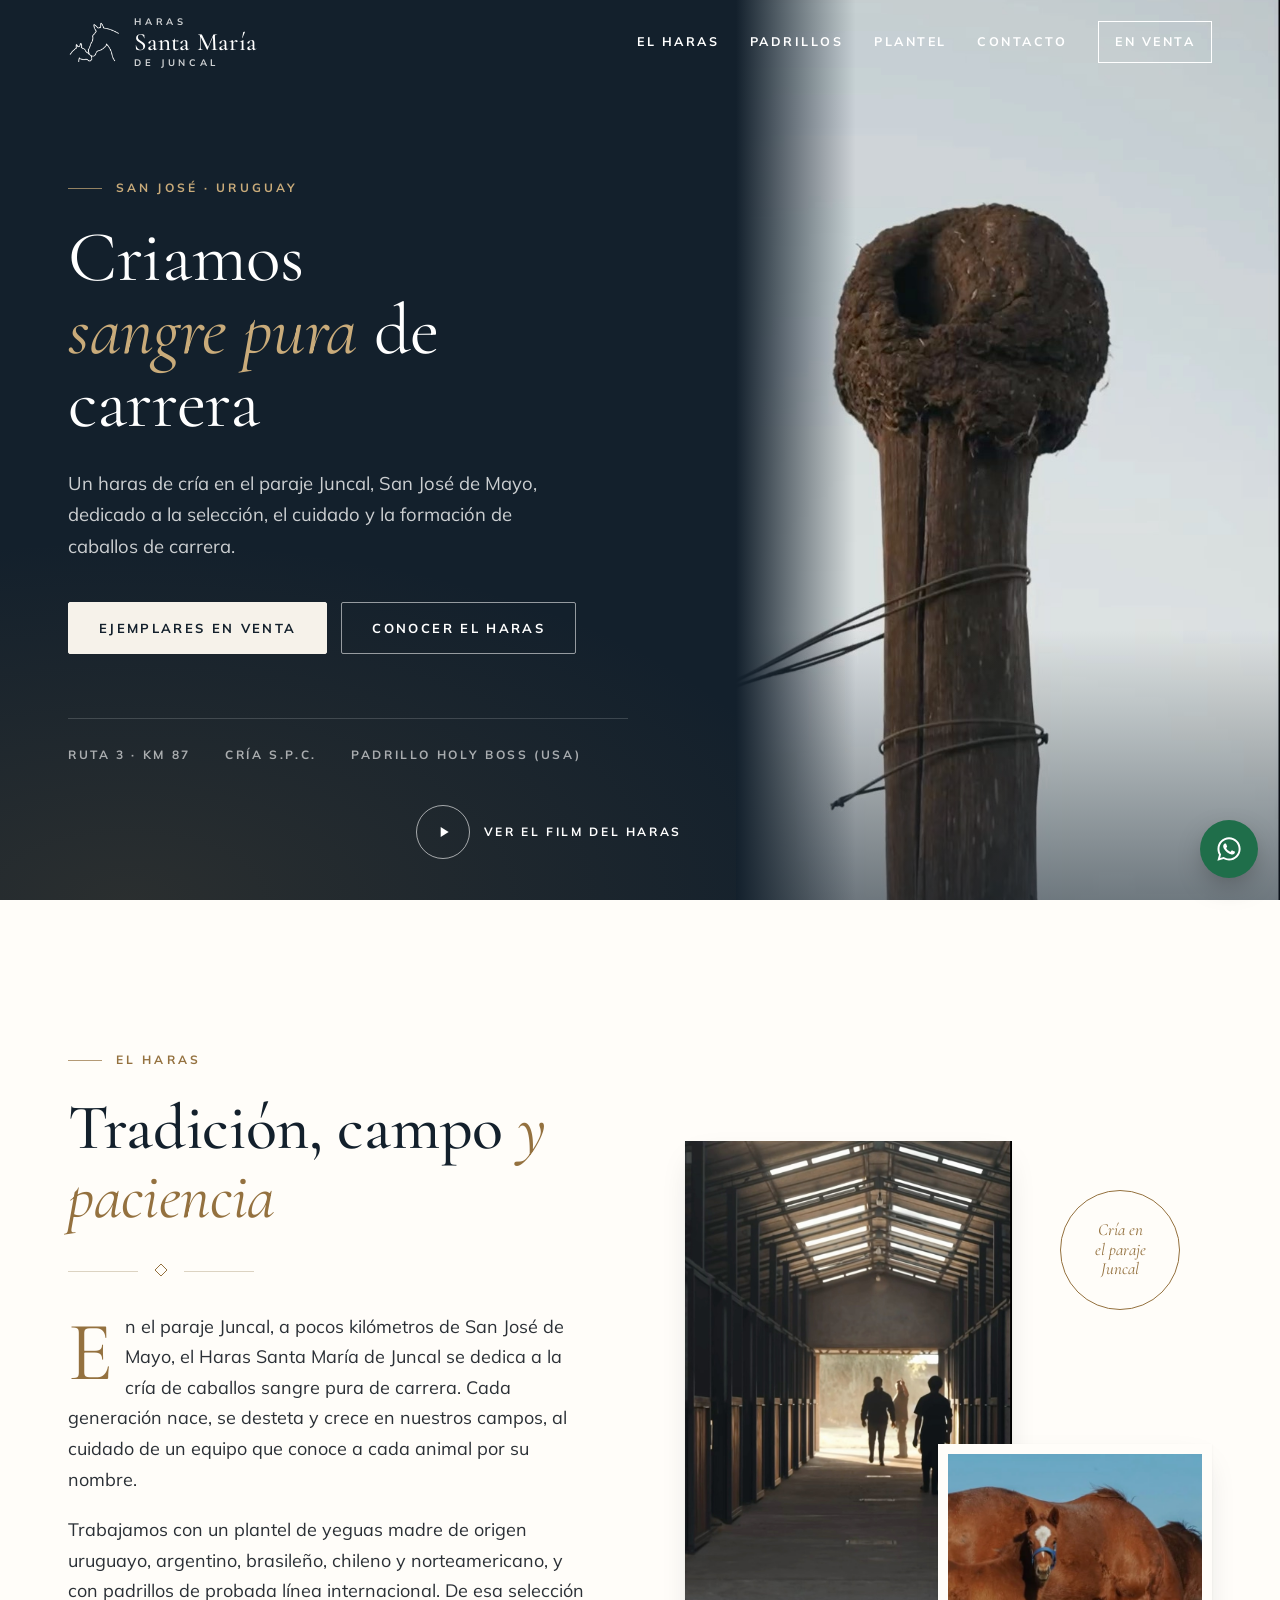
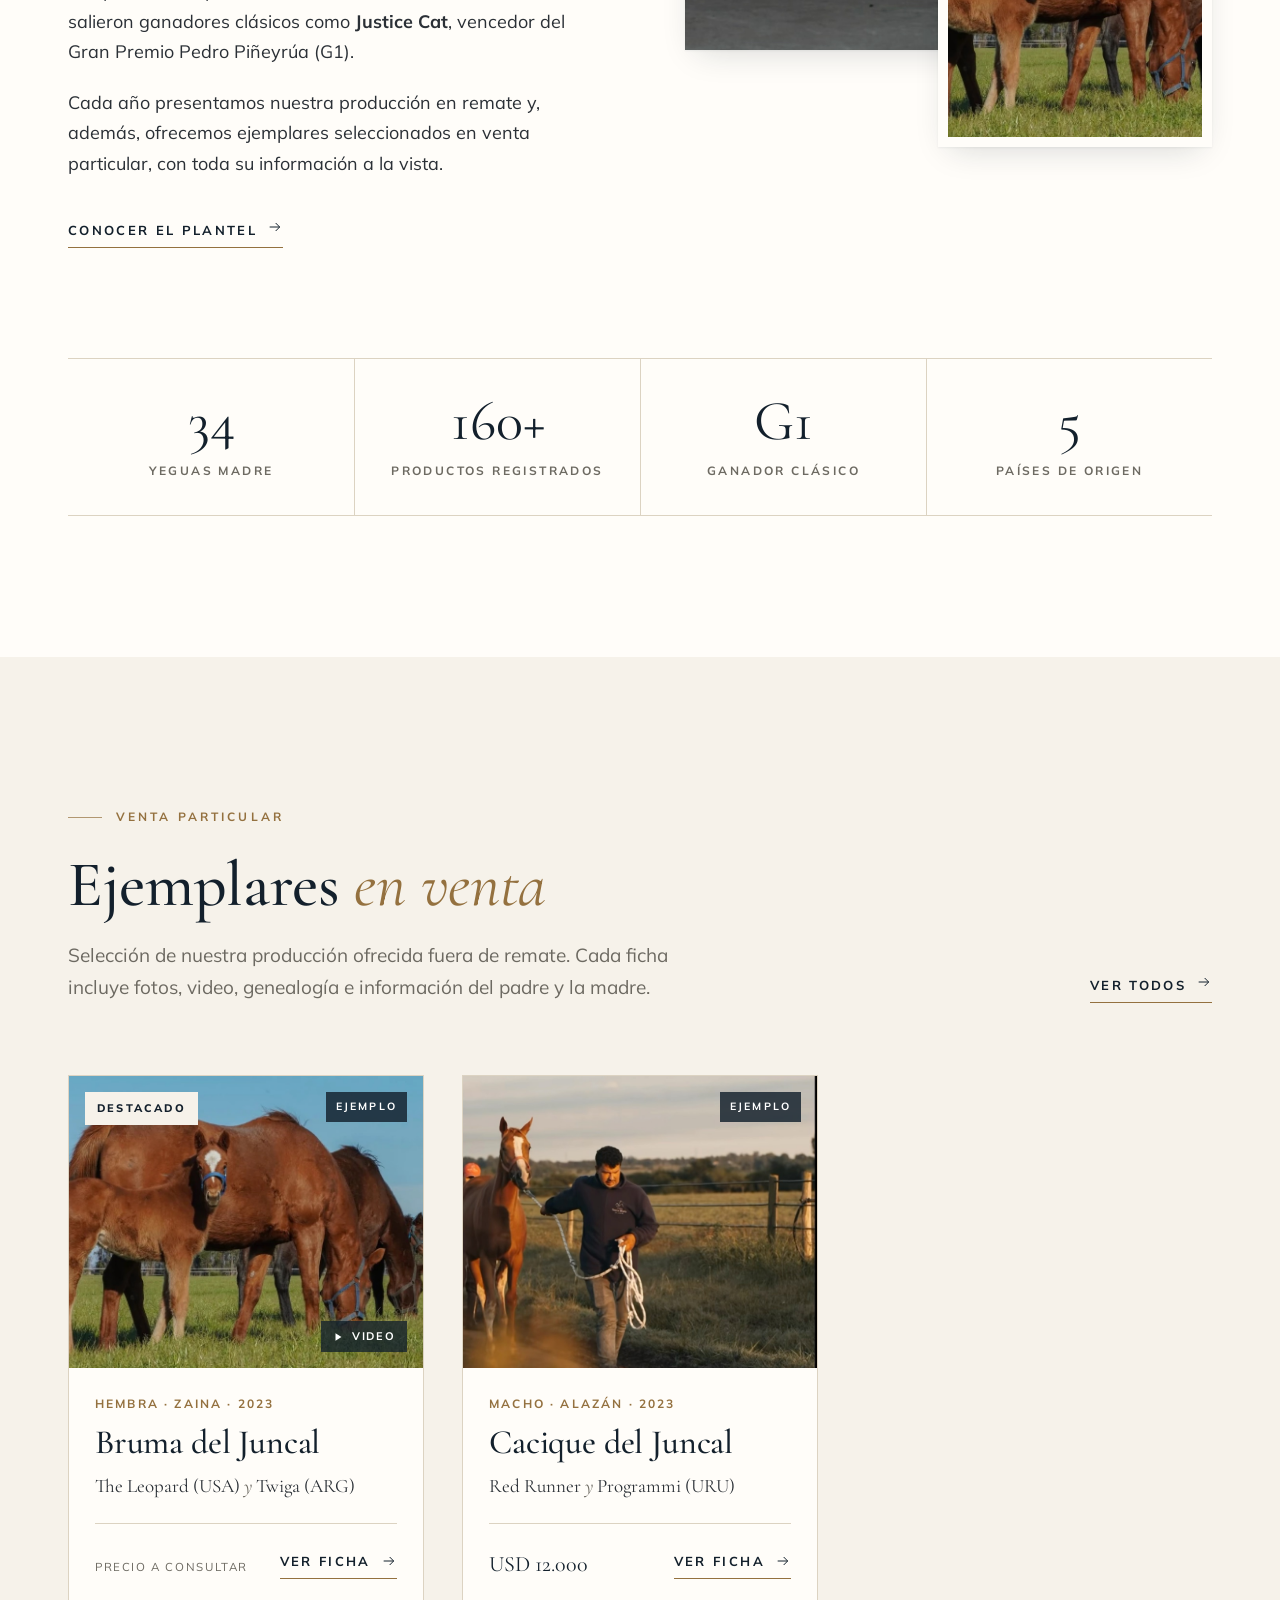
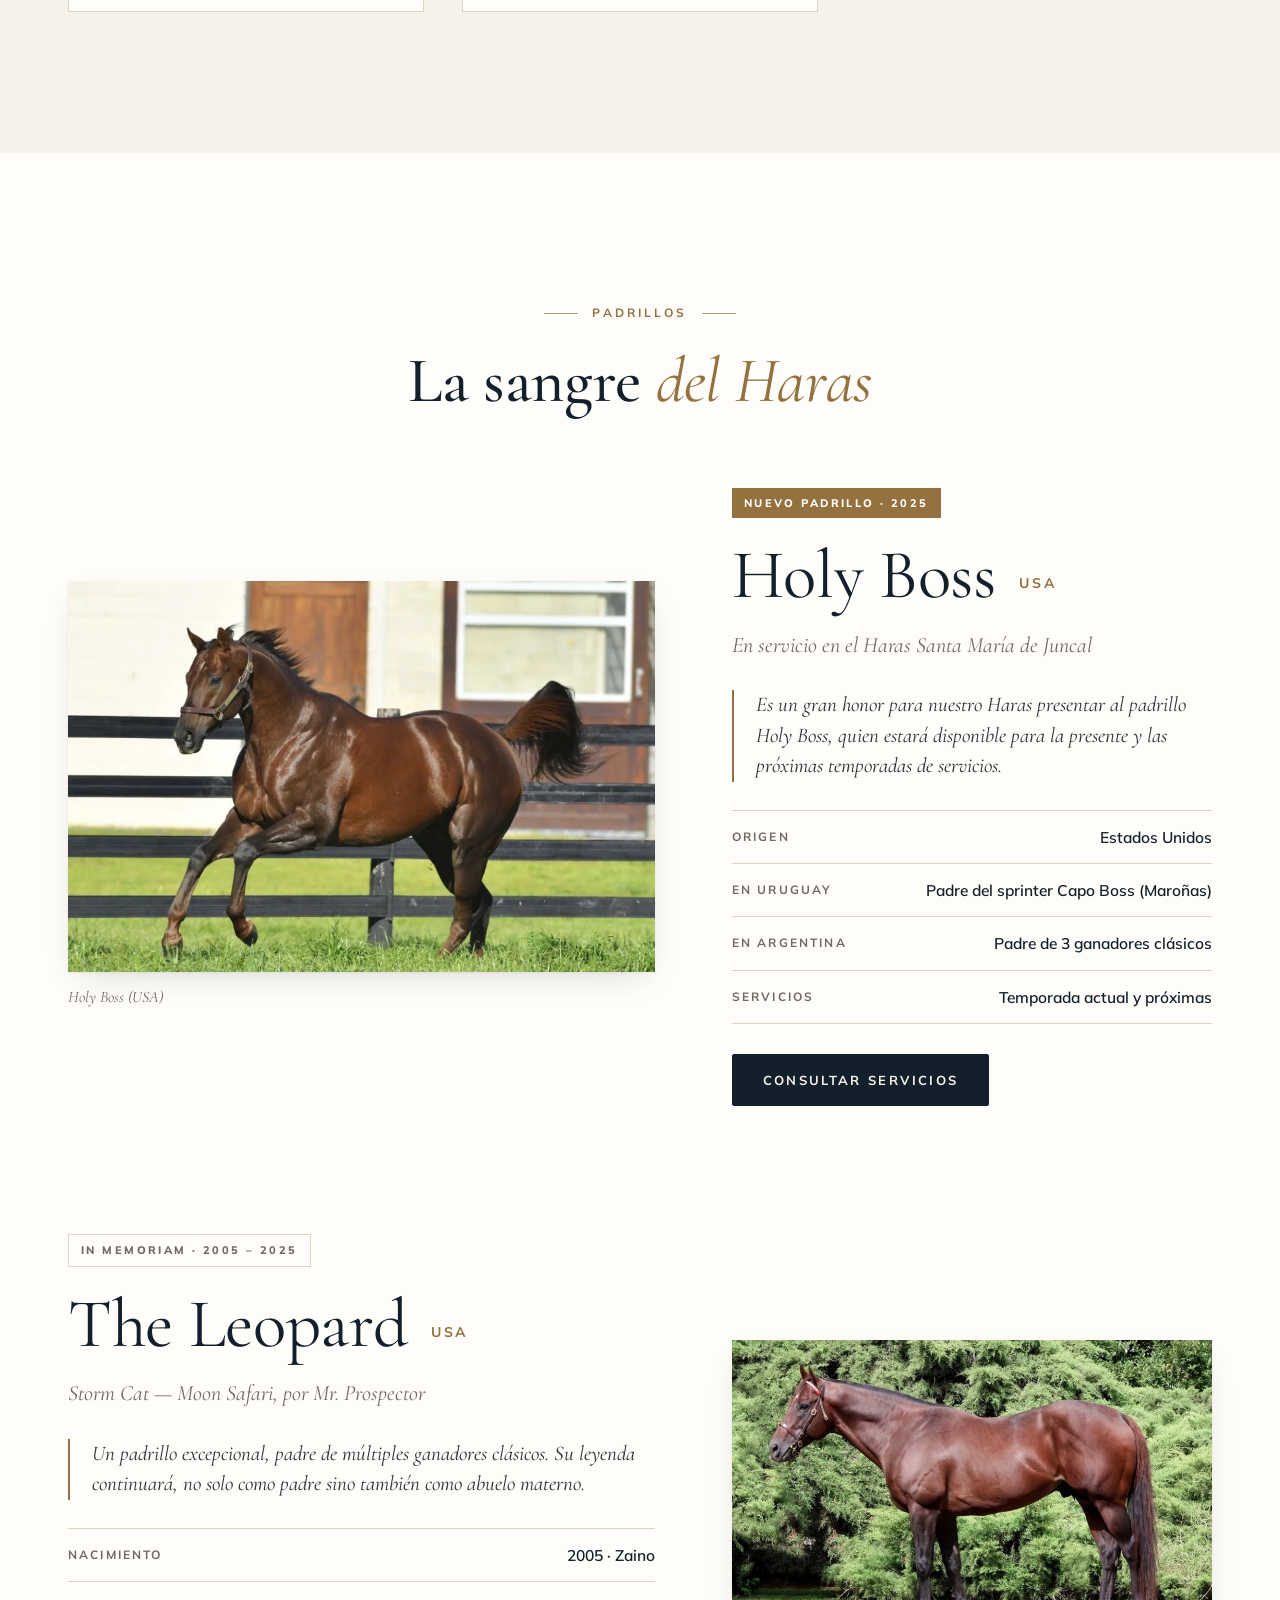
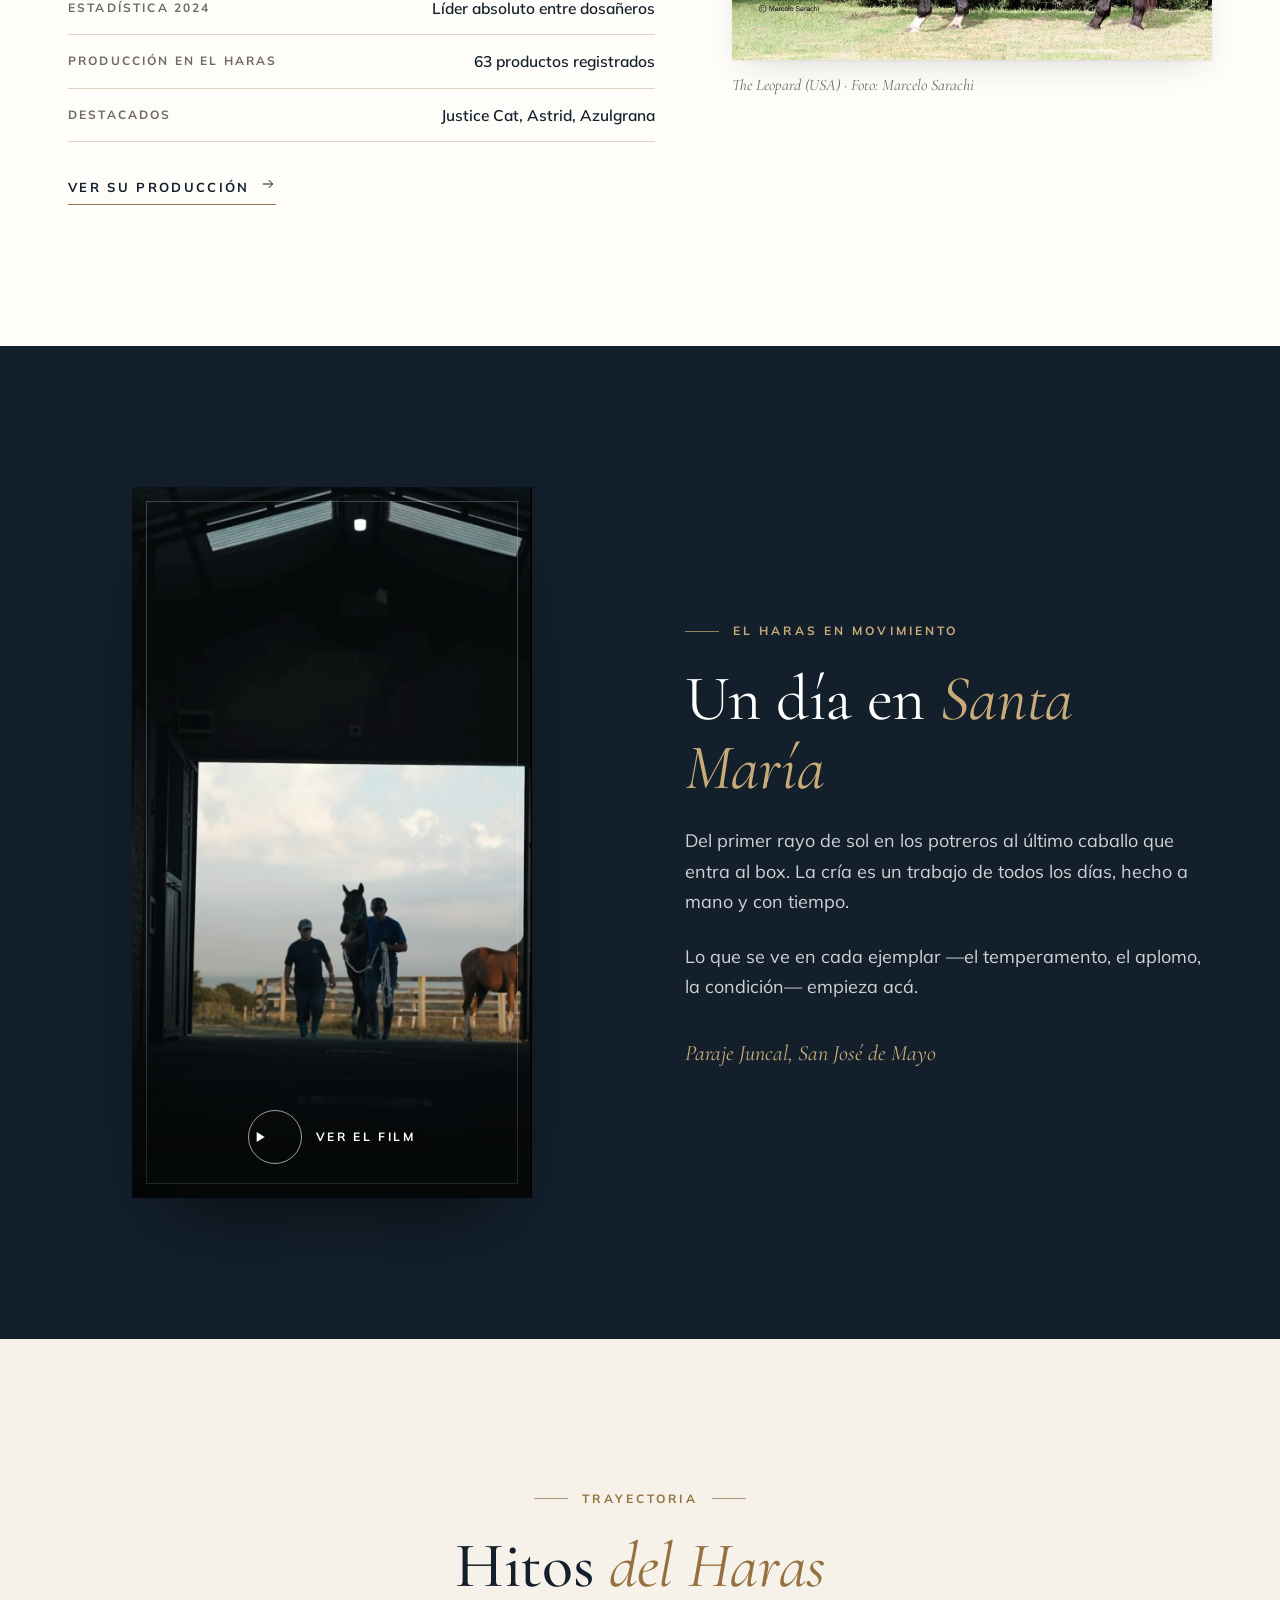
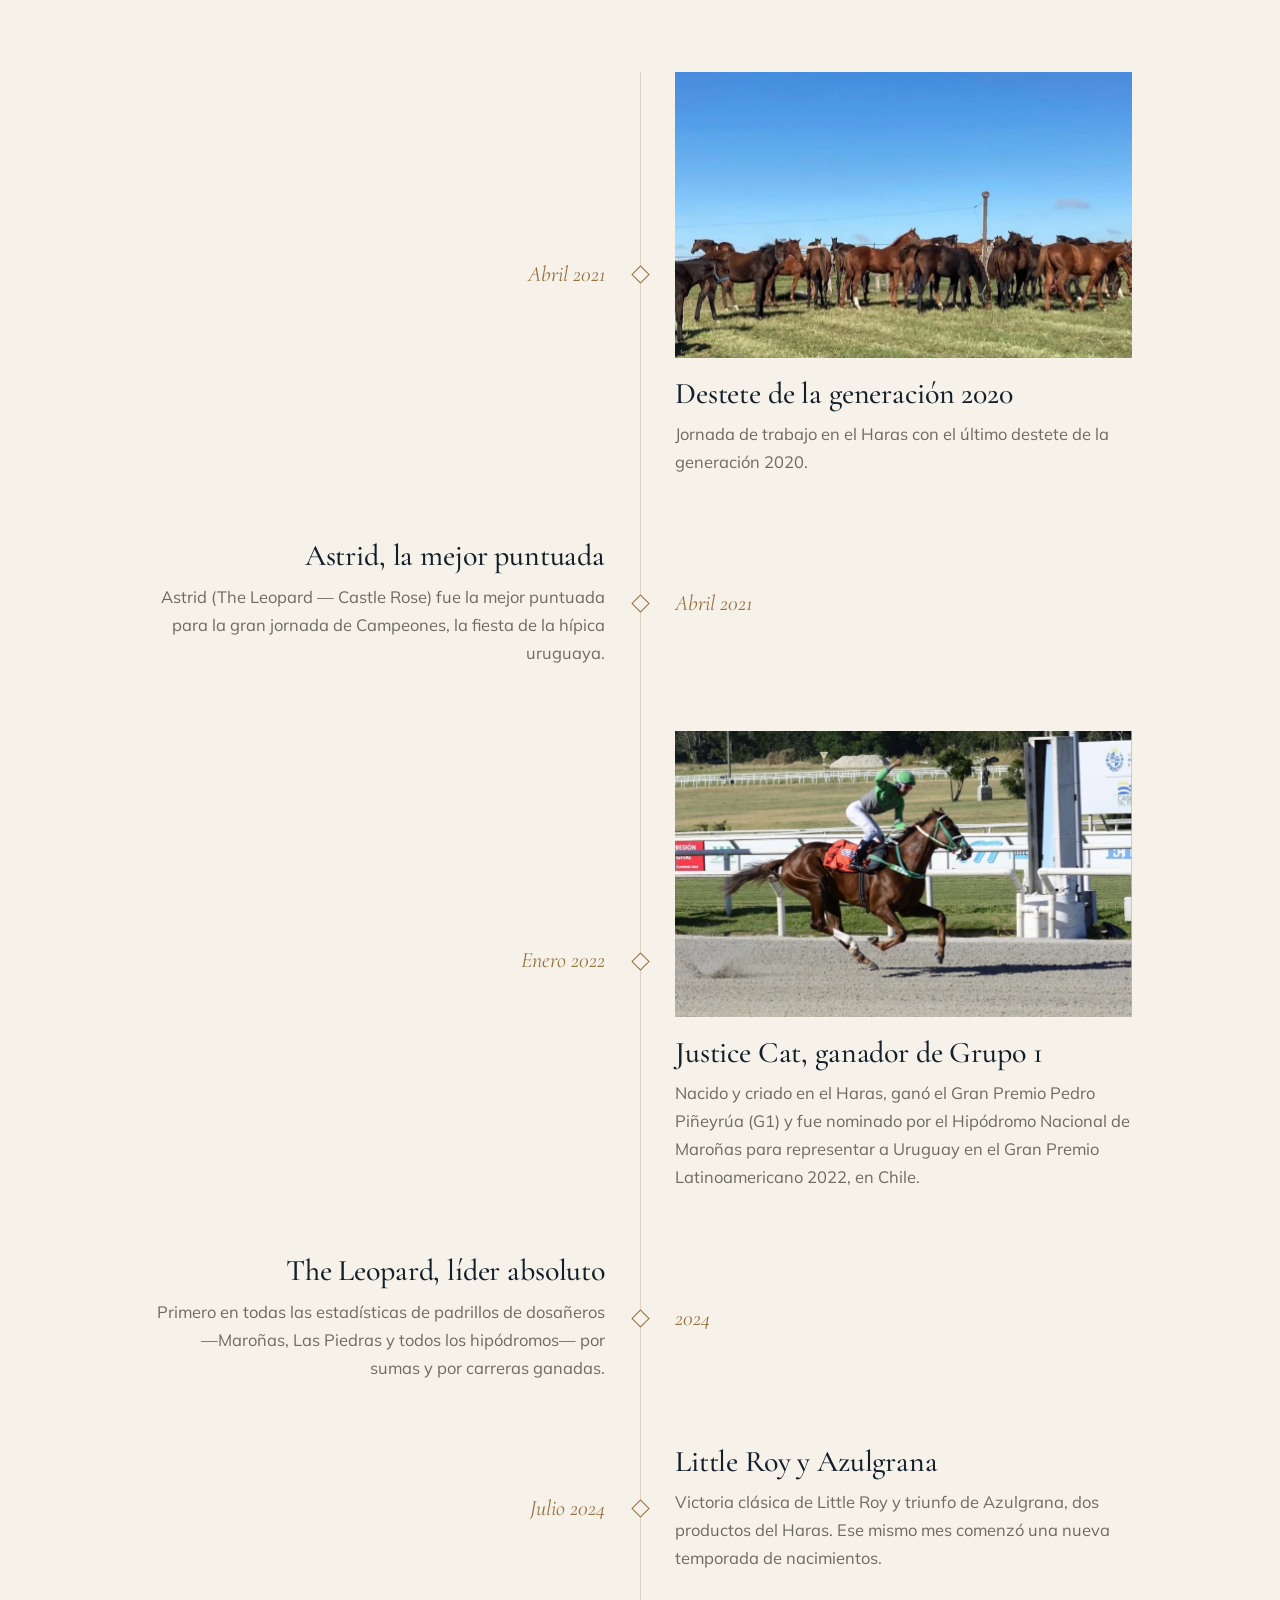
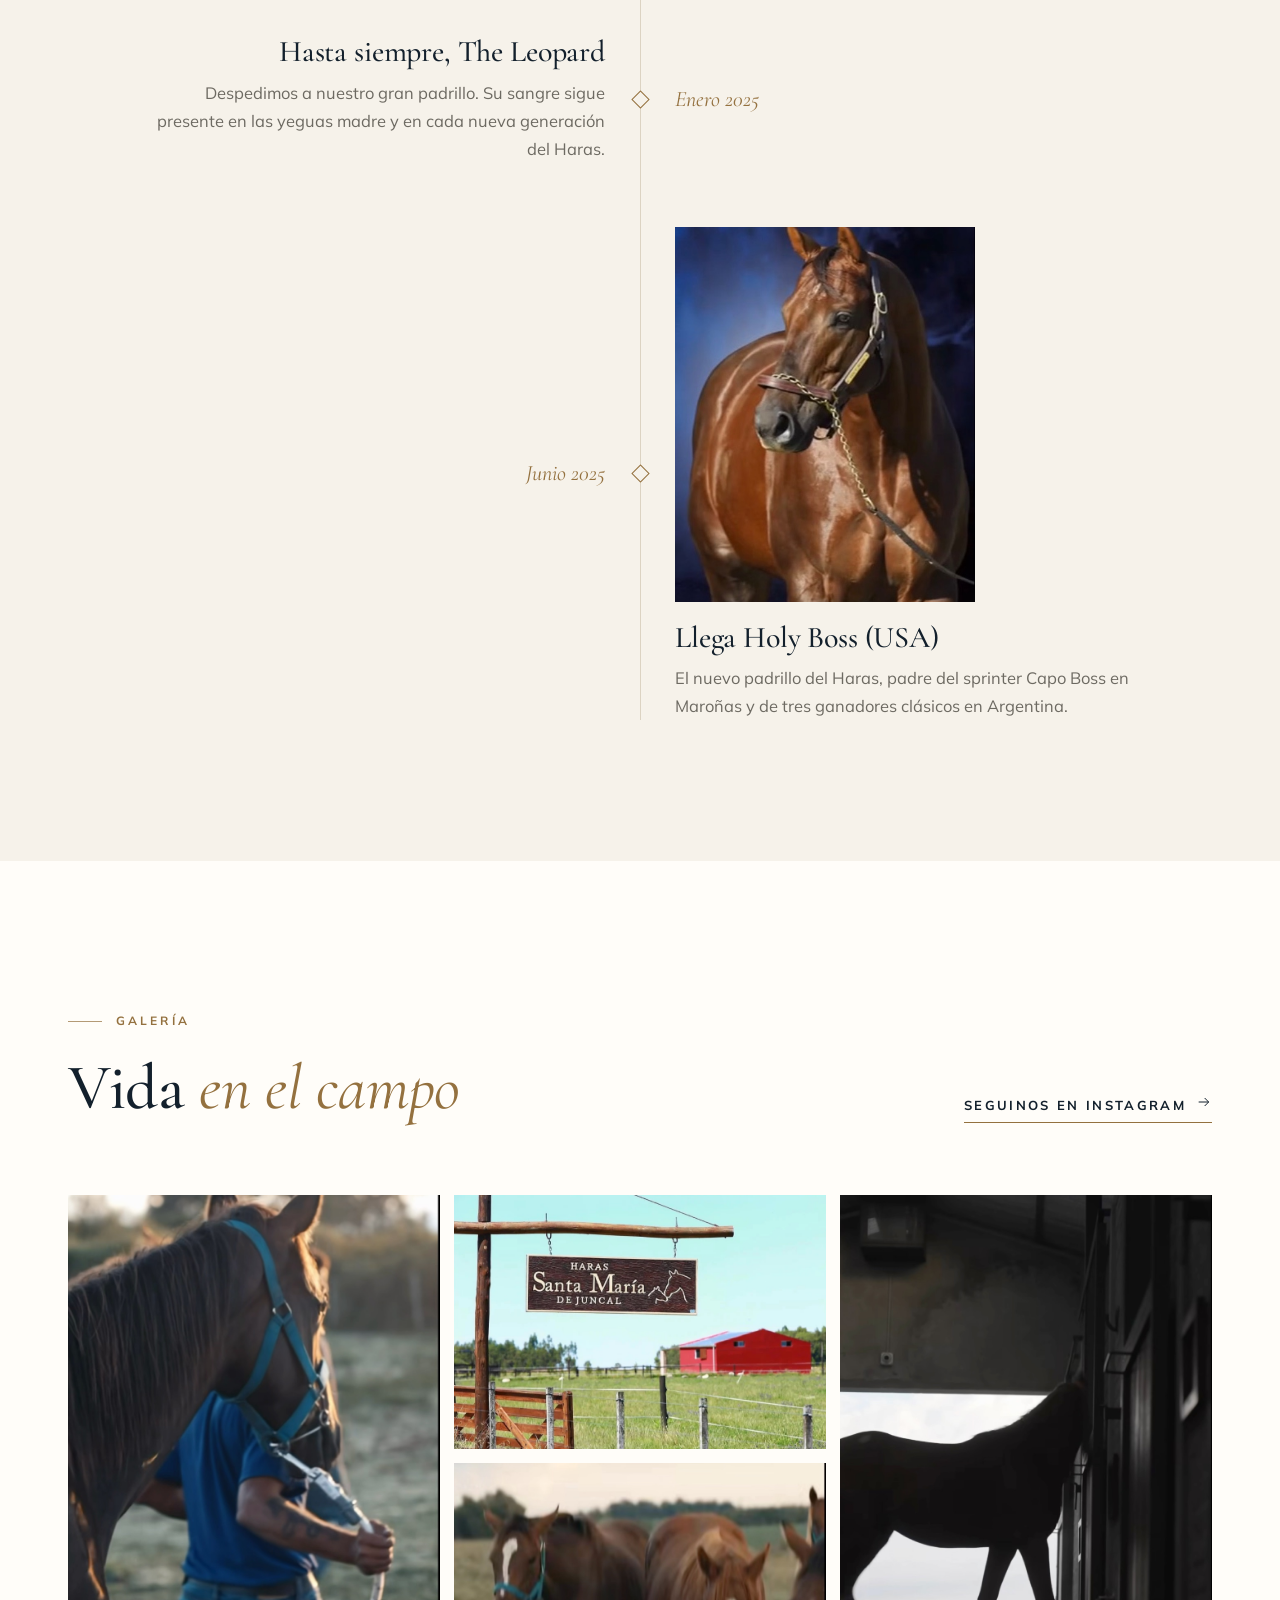
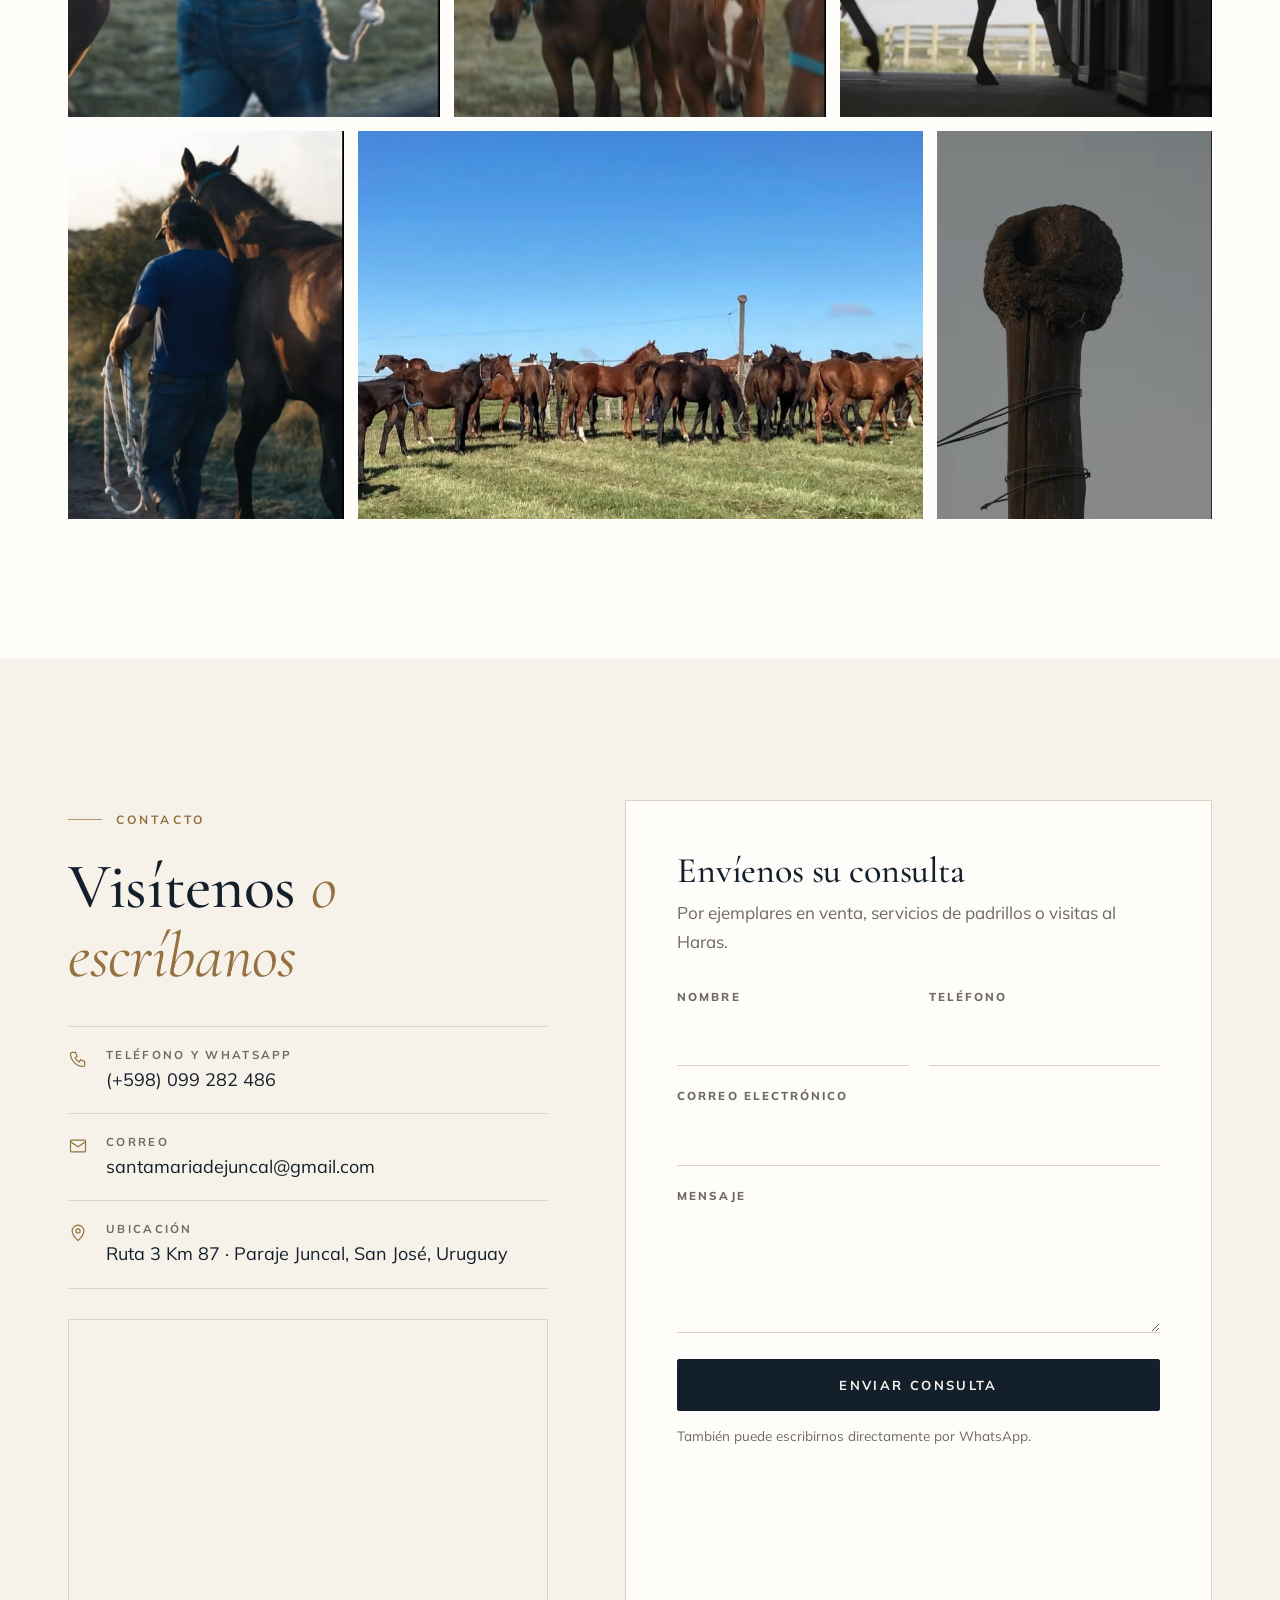
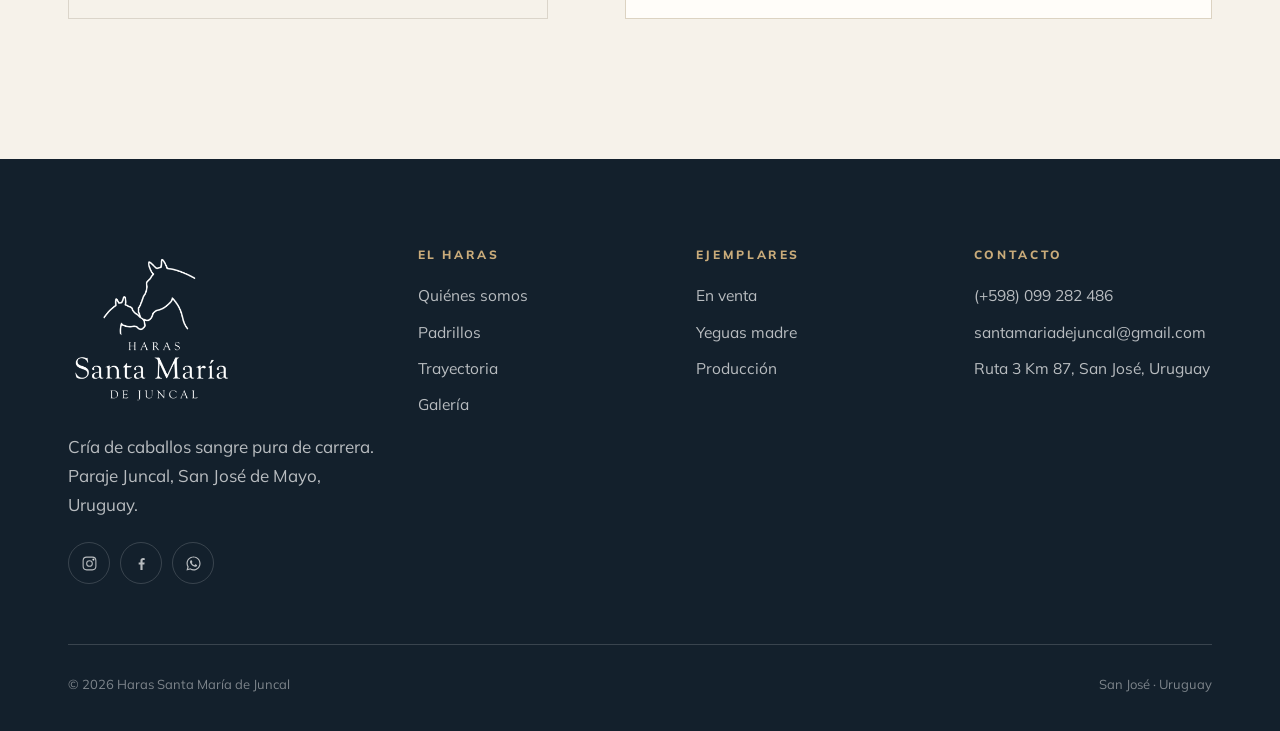
==== index.html @ 65f84b3f "Web nueva del Haras Santa María de Juncal Co-Authored-By: Claude Opus 5.5 <noreply@anthropic.com>" ====
<!doctype html>
<html lang="es">
<head>
<meta charset="utf-8">
<meta name="viewport" content="width=device-width, initial-scale=1, viewport-fit=cover">
<title>Haras Santa María de Juncal · Cría de sangre pura de carrera · San José, Uruguay</title>
<meta name="description" content="Haras Santa María de Juncal: cría de caballos sangre pura de carrera en el paraje Juncal, San José de Mayo, Uruguay. Padrillos, yeguas madre, producción y ejemplares en venta particular.">
<meta name="theme-color" content="#13202c">
<meta property="og:type" content="website">
<meta property="og:title" content="Haras Santa María de Juncal">
<meta property="og:description" content="Cría de caballos sangre pura de carrera · San José, Uruguay.">
<meta property="og:image" content="img/portera.jpg">
<link rel="icon" type="image/png" href="img/marca-azul.png">
<link rel="apple-touch-icon" href="img/logo-small.png">
<link rel="preconnect" href="https://fonts.googleapis.com">
<link rel="preconnect" href="https://fonts.gstatic.com" crossorigin>
<link href="https://fonts.googleapis.com/css2?family=Cormorant+Garamond:ital,wght@0,400;0,500;0,600;1,400;1,500&family=Mulish:wght@400;600;700;800&display=swap" rel="stylesheet">
<link rel="stylesheet" href="css/estilos.css">
<link rel="preload" as="image" href="video/poster.jpg">
<script type="application/ld+json">
{
  "@context": "https://schema.org",
  "@type": "Organization",
  "name": "Haras Santa María de Juncal",
  "description": "Cría de caballos sangre pura de carrera.",
  "email": "santamariadejuncal@gmail.com",
  "telephone": "+59899282486",
  "address": { "@type": "PostalAddress", "streetAddress": "Ruta 3 Km 87", "addressLocality": "San José", "addressCountry": "UY" },
  "sameAs": ["https://www.instagram.com/harassantamariadejuncal/", "https://www.facebook.com/harassantamariadejuncal"]
}
</script>
</head>
<body>

<!-- ============ PORTADA ============ -->
<section class="portada" aria-label="Portada">
  <div class="portada-texto">
    <div class="antetitulo" style="color:var(--bronce-claro)">San José · Uruguay</div>
    <h1>Criamos <em>sangre pura</em> de carrera</h1>
    <p class="portada-bajada">Un haras de cría en el paraje Juncal, San José de Mayo, dedicado a la selección, el cuidado y la formación de caballos de carrera.</p>
    <div class="portada-acciones">
      <a class="boton blanco" href="venta.html">Ejemplares en venta</a>
      <a class="boton contorno-blanco" href="#haras">Conocer el Haras</a>
    </div>
    <button class="portada-film" data-film type="button">
      <span class="circulo-play" data-icono="play"></span> Ver el film del Haras
    </button>
    <div class="portada-datos">
      <span>Ruta 3 · Km 87</span><span>Cría S.P.C.</span><span>Padrillo Holy Boss (USA)</span>
    </div>
  </div>
  <div class="portada-video">
    <video id="video-portada" muted playsinline autoplay loop preload="auto" poster="video/poster.jpg" aria-hidden="true">
      <source src="video/haras-portada.mp4" type="video/mp4">
    </video>
  </div>
</section>

<!-- ============ EL HARAS ============ -->
<section class="seccion blanca" id="haras">
  <div class="contenedor">
    <div class="haras-grid">
      <div class="haras-texto aparecer">
        <div class="antetitulo">El Haras</div>
        <h2 class="titulo-seccion">Tradición, campo <em>y paciencia</em></h2>
        <div class="ornamento" style="justify-content:flex-start"><span data-icono="rombo"></span></div>
        <p class="capital">En el paraje Juncal, a pocos kilómetros de San José de Mayo, el Haras Santa María de Juncal se dedica a la cría de caballos sangre pura de carrera. Cada generación nace, se desteta y crece en nuestros campos, al cuidado de un equipo que conoce a cada animal por su nombre.</p>
        <p>Trabajamos con un plantel de yeguas madre de origen uruguayo, argentino, brasileño, chileno y norteamericano, y con padrillos de probada línea internacional. De esa selección salieron ganadores clásicos como <strong>Justice Cat</strong>, vencedor del Gran Premio Pedro Piñeyrúa (G1).</p>
        <p>Cada año presentamos nuestra producción en remate y, además, ofrecemos ejemplares seleccionados en venta particular, con toda su información a la vista.</p>
        <p style="margin-top:34px"><a class="enlace" href="plantel.html">Conocer el plantel <span data-icono="flecha"></span></a></p>
      </div>
      <div class="collage aparecer d1">
        <figure class="uno"><img src="img/v-galpon.jpg" alt="Galpón de boxes del Haras" loading="lazy"></figure>
        <figure class="dos"><img src="img/ig-yegua-potrillo.jpg" alt="Yegua con su potrillo en el campo" loading="lazy"></figure>
        <div class="sello">Cría en<br>el paraje<br>Juncal</div>
      </div>
    </div>

    <div class="cifras aparecer">
      <div class="cifra"><strong>34</strong><span>Yeguas madre</span></div>
      <div class="cifra"><strong>160+</strong><span>Productos registrados</span></div>
      <div class="cifra"><strong>G1</strong><span>Ganador clásico</span></div>
      <div class="cifra"><strong>5</strong><span>Países de origen</span></div>
    </div>
  </div>
</section>

<!-- ============ EN VENTA ============ -->
<section class="seccion" id="venta">
  <div class="contenedor">
    <div class="encabezado-seccion">
      <div class="aparecer">
        <div class="antetitulo">Venta particular</div>
        <h2 class="titulo-seccion">Ejemplares <em>en venta</em></h2>
        <p class="bajada">Selección de nuestra producción ofrecida fuera de remate. Cada ficha incluye fotos, video, genealogía e información del padre y la madre.</p>
      </div>
      <a class="enlace aparecer" href="venta.html" id="ver-todos">Ver todos <span data-icono="flecha"></span></a>
    </div>
    <div id="venta-destacados"><p class="cargando">Cargando ejemplares…</p></div>
  </div>
</section>

<!-- ============ PADRILLOS ============ -->
<section class="seccion blanca" id="padrillos">
  <div class="contenedor">
    <div class="encabezado-seccion" style="justify-content:center;text-align:center">
      <div class="aparecer">
        <div class="antetitulo centrado">Padrillos</div>
        <h2 class="titulo-seccion">La sangre <em>del Haras</em></h2>
      </div>
    </div>

    <article class="padrillo">
      <figure class="padrillo-foto aparecer" style="margin:0">
        <img src="img/ig-holy-boss.jpg" alt="Holy Boss (USA) al galope" loading="lazy">
        <figcaption>Holy Boss (USA)</figcaption>
      </figure>
      <div class="aparecer d1">
        <span class="sello-nuevo">Nuevo padrillo · 2025</span>
        <h3>Holy Boss <small>USA</small></h3>
        <p class="padrillo-linea">En servicio en el Haras Santa María de Juncal</p>
        <blockquote>Es un gran honor para nuestro Haras presentar al padrillo Holy Boss, quien estará disponible para la presente y las próximas temporadas de servicios.</blockquote>
        <ul class="padrillo-datos">
          <li><span>Origen</span><span>Estados Unidos</span></li>
          <li><span>En Uruguay</span><span>Padre del sprinter Capo Boss (Maroñas)</span></li>
          <li><span>En Argentina</span><span>Padre de 3 ganadores clásicos</span></li>
          <li><span>Servicios</span><span>Temporada actual y próximas</span></li>
        </ul>
        <a class="boton" href="#" data-wa="Hola, quisiera consultar por los servicios de Holy Boss.">Consultar servicios</a>
      </div>
    </article>

    <article class="padrillo invertido">
      <figure class="padrillo-foto aparecer" style="margin:0">
        <img src="img/ig-the-leopard.jpg" alt="The Leopard (USA)" loading="lazy">
        <figcaption>The Leopard (USA) · Foto: Marcelo Sarachi</figcaption>
      </figure>
      <div class="aparecer d1">
        <span class="memoria">In memoriam · 2005 – 2025</span>
        <h3>The Leopard <small>USA</small></h3>
        <p class="padrillo-linea">Storm Cat — Moon Safari, por Mr. Prospector</p>
        <blockquote>Un padrillo excepcional, padre de múltiples ganadores clásicos. Su leyenda continuará, no solo como padre sino también como abuelo materno.</blockquote>
        <ul class="padrillo-datos">
          <li><span>Nacimiento</span><span>2005 · Zaino</span></li>
          <li><span>Estadística 2024</span><span>Líder absoluto entre dosañeros</span></li>
          <li><span>Producción en el Haras</span><span>63 productos registrados</span></li>
          <li><span>Destacados</span><span>Justice Cat, Astrid, Azulgrana</span></li>
        </ul>
        <a class="enlace" href="plantel.html?padre=The%20Leopard#produccion">Ver su producción <span data-icono="flecha"></span></a>
      </div>
    </article>
  </div>
</section>

<!-- ============ FILM ============ -->
<section class="seccion oscura" id="film">
  <div class="contenedor">
    <div class="film">
      <div class="film-marco aparecer">
        <img src="img/v-porton.jpg" alt="" loading="lazy">
        <button type="button" data-film aria-label="Ver el film del Haras"><span><span class="circulo-play" data-icono="play"></span>Ver el film</span></button>
      </div>
      <div class="aparecer d1">
        <div class="antetitulo">El Haras en movimiento</div>
        <h2>Un día en <em>Santa María</em></h2>
        <p>Del primer rayo de sol en los potreros al último caballo que entra al box. La cría es un trabajo de todos los días, hecho a mano y con tiempo.</p>
        <p>Lo que se ve en cada ejemplar —el temperamento, el aplomo, la condición— empieza acá.</p>
        <p class="firma">Paraje Juncal, San José de Mayo</p>
      </div>
    </div>
  </div>
</section>

<!-- ============ TRAYECTORIA ============ -->
<section class="seccion" id="trayectoria">
  <div class="contenedor angosto" style="max-width:1080px">
    <div class="encabezado-seccion" style="justify-content:center;text-align:center">
      <div class="aparecer">
        <div class="antetitulo centrado">Trayectoria</div>
        <h2 class="titulo-seccion">Hitos <em>del Haras</em></h2>
      </div>
    </div>
    <ol class="hitos">
      <li class="hito aparecer">
        <div class="hito-fecha">Abril 2021</div><span class="hito-punto"></span>
        <div class="hito-cuerpo">
          <img src="img/ig-destete.jpg" alt="Destete de la generación 2020" loading="lazy">
          <h3>Destete de la generación 2020</h3>
          <p>Jornada de trabajo en el Haras con el último destete de la generación 2020.</p>
        </div>
      </li>
      <li class="hito aparecer">
        <div class="hito-fecha">Abril 2021</div><span class="hito-punto"></span>
        <div class="hito-cuerpo">
          <h3>Astrid, la mejor puntuada</h3>
          <p>Astrid (The Leopard — Castle Rose) fue la mejor puntuada para la gran jornada de Campeones, la fiesta de la hípica uruguaya.</p>
        </div>
      </li>
      <li class="hito aparecer">
        <div class="hito-fecha">Enero 2022</div><span class="hito-punto"></span>
        <div class="hito-cuerpo">
          <img src="img/ig-justice-cat-carrera.jpg" alt="Justice Cat ganando en Maroñas" loading="lazy">
          <h3>Justice Cat, ganador de Grupo 1</h3>
          <p>Nacido y criado en el Haras, ganó el Gran Premio Pedro Piñeyrúa (G1) y fue nominado por el Hipódromo Nacional de Maroñas para representar a Uruguay en el Gran Premio Latinoamericano 2022, en Chile.</p>
        </div>
      </li>
      <li class="hito aparecer">
        <div class="hito-fecha">2024</div><span class="hito-punto"></span>
        <div class="hito-cuerpo">
          <h3>The Leopard, líder absoluto</h3>
          <p>Primero en todas las estadísticas de padrillos de dosañeros —Maroñas, Las Piedras y todos los hipódromos— por sumas y por carreras ganadas.</p>
        </div>
      </li>
      <li class="hito aparecer">
        <div class="hito-fecha">Julio 2024</div><span class="hito-punto"></span>
        <div class="hito-cuerpo">
          <h3>Little Roy y Azulgrana</h3>
          <p>Victoria clásica de Little Roy y triunfo de Azulgrana, dos productos del Haras. Ese mismo mes comenzó una nueva temporada de nacimientos.</p>
        </div>
      </li>
      <li class="hito aparecer">
        <div class="hito-fecha">Enero 2025</div><span class="hito-punto"></span>
        <div class="hito-cuerpo">
          <h3>Hasta siempre, The Leopard</h3>
          <p>Despedimos a nuestro gran padrillo. Su sangre sigue presente en las yeguas madre y en cada nueva generación del Haras.</p>
        </div>
      </li>
      <li class="hito aparecer">
        <div class="hito-fecha">Junio 2025</div><span class="hito-punto"></span>
        <div class="hito-cuerpo">
          <img src="img/ig-holy-boss-retrato.jpg" alt="Holy Boss (USA)" loading="lazy" style="aspect-ratio:4/5;max-width:300px">
          <h3>Llega Holy Boss (USA)</h3>
          <p>El nuevo padrillo del Haras, padre del sprinter Capo Boss en Maroñas y de tres ganadores clásicos en Argentina.</p>
        </div>
      </li>
    </ol>
  </div>
</section>

<!-- ============ GALERÍA ============ -->
<section class="seccion blanca" id="galeria">
  <div class="contenedor">
    <div class="encabezado-seccion">
      <div class="aparecer">
        <div class="antetitulo">Galería</div>
        <h2 class="titulo-seccion">Vida <em>en el campo</em></h2>
      </div>
      <a class="enlace aparecer" href="https://www.instagram.com/harassantamariadejuncal/" target="_blank" rel="noopener">Seguinos en Instagram <span data-icono="flecha"></span></a>
    </div>
    <div class="galeria aparecer">
      <figure class="g1"><img src="img/v-luz-dorada.jpg" alt="Caballo a la luz del amanecer" loading="lazy"></figure>
      <figure class="g2"><img src="img/ig-portera.jpg" alt="Portera del Haras Santa María de Juncal" loading="lazy"></figure>
      <figure class="g3"><img src="img/v-silueta.jpg" alt="Silueta de un caballo en el galpón" loading="lazy"></figure>
      <figure class="g4"><img src="img/v-potrillos.jpg" alt="Potrillos en el potrero" loading="lazy"></figure>
      <figure class="g5"><img src="img/v-cuidador.jpg" alt="Cuidador con un caballo" loading="lazy"></figure>
      <figure class="g6"><img src="img/ig-destete.jpg" alt="Potrillos de la generación 2020" loading="lazy"></figure>
      <figure class="g7"><img src="img/v-hornero.jpg" alt="Nido de hornero en un poste" loading="lazy"></figure>
    </div>
  </div>
</section>

<!-- ============ CONTACTO ============ -->
<section class="seccion" id="contacto">
  <div class="contenedor">
    <div class="contacto-grid">
      <div class="aparecer">
        <div class="antetitulo">Contacto</div>
        <h2 class="titulo-seccion">Visítenos <em>o escríbanos</em></h2>
        <ul class="datos-contacto">
          <li><span data-icono="telefono"></span><div><small>Teléfono y WhatsApp</small><a href="#" data-wa>(+598) 099 282 486</a></div></li>
          <li><span data-icono="mail"></span><div><small>Correo</small><a href="mailto:santamariadejuncal@gmail.com">santamariadejuncal@gmail.com</a></div></li>
          <li><span data-icono="lugar"></span><div><small>Ubicación</small><span>Ruta 3 Km 87 · Paraje Juncal, San José, Uruguay</span></div></li>
        </ul>
        <div class="mapa">
          <iframe title="Ubicación del Haras Santa María de Juncal" loading="lazy" referrerpolicy="no-referrer-when-downgrade"
            src="https://maps.google.com/maps?q=-34.386272,-56.777203&amp;z=13&amp;output=embed"></iframe>
        </div>
      </div>
      <form class="formulario aparecer d1" id="form-contacto" novalidate>
        <h3>Envíenos su consulta</h3>
        <p>Por ejemplares en venta, servicios de padrillos o visitas al Haras.</p>
        <div class="campos">
          <div class="campo"><label for="c-nombre">Nombre</label><input id="c-nombre" name="nombre" required autocomplete="name"></div>
          <div class="campo"><label for="c-tel">Teléfono</label><input id="c-tel" name="telefono" type="tel" autocomplete="tel"></div>
          <div class="campo completo"><label for="c-mail">Correo electrónico</label><input id="c-mail" name="email" type="email" autocomplete="email"></div>
          <div class="campo completo"><label for="c-msj">Mensaje</label><textarea id="c-msj" name="mensaje" required></textarea></div>
        </div>
        <input name="web" class="oculto" tabindex="-1" autocomplete="off" aria-hidden="true">
        <button class="boton ancho" type="submit">Enviar consulta</button>
        <p class="nota">También puede escribirnos directamente por WhatsApp.</p>
        <div class="mensaje-ok" role="status"></div>
      </form>
    </div>
  </div>
</section>

<script src="js/config.js"></script>
<script src="js/comun.js"></script>
<script>
(function () {
  const H = window.Haras;
  H.encabezado("", true);
  H.pie();

  document.querySelectorAll("[data-icono]").forEach((el) => { el.innerHTML = H.ICONOS[el.dataset.icono] || ""; });
  document.querySelectorAll("[data-wa]").forEach((a) => {
    a.href = H.waLink(a.dataset.wa || undefined);
    a.target = "_blank"; a.rel = "noopener";
  });
  document.querySelectorAll("[data-film]").forEach((b) => b.addEventListener("click", H.abrirFilm));

  /* Video de portada (clip en bucle, sin sonido) */
  const v = document.getElementById("video-portada");
  if (navigator.connection && navigator.connection.saveData) { v.removeAttribute("autoplay"); v.preload = "none"; }
  else { const p = v.play(); if (p && p.catch) p.catch(() => {}); }

  /* Galería: ver foto en grande */
  document.querySelectorAll(".galeria figure").forEach((f) => f.addEventListener("click", () => {
    const img = f.querySelector("img");
    H.abrirModal('<img src="' + img.src + '" alt="' + H.esc(img.alt) + '">');
  }));

  /* Ejemplares en venta */
  H.cargarVentas().then(({ lista }) => {
    const cont = document.getElementById("venta-destacados");
    const disponibles = lista.filter((e) => H.estadoClase(e) !== "vendido");
    if (!disponibles.length) {
      cont.innerHTML = H.bloqueProximamente();
      document.getElementById("ver-todos").classList.add("oculto");
    } else {
      const orden = disponibles.slice().sort((a, b) => (String(b.destacado) === "true") - (String(a.destacado) === "true"));
      cont.innerHTML = '<div class="grilla-venta">' + orden.slice(0, 3).map(H.tarjetaVenta).join("") + '</div>';
    }
    H.animar(cont);
  });

  H.conectarFormulario(document.getElementById("form-contacto"));
  H.animar();
})();
</script>
</body>
</html>
---- css/estilos.css ----
/* ===================================================================
   Haras Santa María de Juncal — estilos
   =================================================================== */

:root {
  --papel: #f6f2ea;
  --papel-2: #eee8dc;
  --blanco: #fffdf9;
  --tinta: #13202c;
  --tinta-2: #1c2d3d;
  --texto: #2b3036;
  --suave: #6d6a62;
  --linea: #dcd3c2;
  --linea-oscura: rgba(255, 255, 255, .16);
  --bronce: #94713f;
  --bronce-claro: #c9ab7a;
  --verde: #3d5a3a;
  --rojo: #8a3324;

  --serif: "Cormorant Garamond", "Iowan Old Style", Garamond, Georgia, serif;
  --sans: "Mulish", "Helvetica Neue", Arial, sans-serif;

  --ancho: 1240px;
  --gutter: clamp(20px, 4vw, 48px);
  --header: 84px;
  --radio: 2px;
  --sombra: 0 1px 2px rgba(19, 32, 44, .06), 0 12px 32px -12px rgba(19, 32, 44, .18);
  --ease: cubic-bezier(.2, .7, .2, 1);
}

*, *::before, *::after { box-sizing: border-box; }
html { -webkit-text-size-adjust: 100%; scroll-behavior: smooth; scroll-padding-top: calc(var(--header) + 12px); }
body {
  margin: 0;
  background: var(--papel);
  color: var(--texto);
  font-family: var(--sans);
  font-size: 17px;
  line-height: 1.7;
  -webkit-font-smoothing: antialiased;
  text-rendering: optimizeLegibility;
  overflow-x: hidden;
}
img, video, iframe { display: block; max-width: 100%; }
img { height: auto; }
a { color: inherit; text-decoration: none; }
button { font: inherit; color: inherit; cursor: pointer; }
::selection { background: var(--tinta); color: var(--papel); }

h1, h2, h3, h4 {
  font-family: var(--serif);
  font-weight: 500;
  color: var(--tinta);
  line-height: 1.08;
  margin: 0;
  letter-spacing: -.005em;
}
p { margin: 0 0 1.1em; }
p:last-child { margin-bottom: 0; }

.contenedor { width: 100%; max-width: var(--ancho); margin: 0 auto; padding: 0 var(--gutter); }
.angosto { max-width: 820px; }

/* ---------- Tipografía de apoyo ---------- */
.antetitulo {
  display: inline-flex; align-items: center; gap: 14px;
  font-family: var(--sans);
  font-size: 12px; font-weight: 700;
  letter-spacing: .26em; text-transform: uppercase;
  color: var(--bronce);
  margin-bottom: 22px;
}
.antetitulo::before { content: ""; width: 34px; height: 1px; background: currentColor; opacity: .7; }
.antetitulo.centrado::after { content: ""; width: 34px; height: 1px; background: currentColor; opacity: .7; }
.titulo-seccion { font-size: clamp(38px, 5.2vw, 64px); }
.titulo-seccion em { font-style: italic; color: var(--bronce); font-weight: 400; }
.bajada { font-size: 19px; color: var(--suave); max-width: 640px; }
.centro { text-align: center; }
.centro .bajada { margin-left: auto; margin-right: auto; }

.ornamento { display: flex; align-items: center; justify-content: center; gap: 16px; color: var(--bronce); margin: 26px 0; }
.ornamento::before, .ornamento::after { content: ""; height: 1px; width: 70px; background: var(--linea); }
.ornamento svg { width: 14px; height: 14px; }

/* ---------- Botones ---------- */
.boton {
  display: inline-flex; align-items: center; justify-content: center; gap: 12px;
  min-height: 52px; padding: 0 30px;
  border: 1px solid var(--tinta);
  background: var(--tinta); color: var(--papel);
  font-family: var(--sans); font-size: 13px; font-weight: 700;
  letter-spacing: .18em; text-transform: uppercase;
  border-radius: var(--radio);
  transition: background .35s var(--ease), color .35s var(--ease), border-color .35s var(--ease), transform .35s var(--ease);
}
.boton:hover { background: var(--bronce); border-color: var(--bronce); }
.boton svg { width: 18px; height: 18px; flex: none; }
.boton.claro { background: transparent; color: var(--tinta); }
.boton.claro:hover { background: var(--tinta); color: var(--papel); border-color: var(--tinta); }
.boton.blanco { background: var(--papel); color: var(--tinta); border-color: var(--papel); }
.boton.blanco:hover { background: var(--bronce-claro); border-color: var(--bronce-claro); }
.boton.contorno-blanco { background: transparent; color: #fff; border-color: rgba(255,255,255,.55); }
.boton.contorno-blanco:hover { background: #fff; color: var(--tinta); border-color: #fff; }
.boton.whatsapp { background: #1f6e4a; border-color: #1f6e4a; color: #fff; }
.boton.whatsapp:hover { background: #17573a; border-color: #17573a; }
.boton.ancho { width: 100%; }

.enlace {
  display: inline-flex; align-items: center; gap: 10px;
  font-size: 13px; font-weight: 700; letter-spacing: .18em; text-transform: uppercase;
  color: var(--tinta);
  padding-bottom: 6px;
  border-bottom: 1px solid var(--bronce);
  transition: gap .3s var(--ease), color .3s;
}
.enlace:hover { gap: 16px; color: var(--bronce); }
.enlace svg { width: 16px; height: 16px; }

/* ---------- Encabezado ---------- */
.encabezado {
  position: fixed; inset: 0 0 auto 0; z-index: 50;
  height: var(--header);
  display: flex; align-items: center;
  transition: background .45s var(--ease), box-shadow .45s var(--ease), height .45s var(--ease);
}
.encabezado .contenedor { display: flex; align-items: center; justify-content: space-between; gap: 24px; }
.marca { display: flex; align-items: center; gap: 14px; color: var(--tinta); }
.marca img { height: 40px; width: auto; }
.marca .marca-blanco { display: none; }
.marca-texto { display: flex; flex-direction: column; line-height: 1; }
.marca-texto small { font-size: 9.5px; letter-spacing: .38em; font-weight: 700; text-transform: uppercase; opacity: .8; }
.marca-texto strong { font-family: var(--serif); font-size: 25px; font-weight: 500; letter-spacing: .01em; margin: 4px 0 3px; }
.marca-texto span { font-size: 9.5px; letter-spacing: .38em; font-weight: 700; text-transform: uppercase; opacity: .8; }

.nav { display: flex; align-items: center; gap: clamp(18px, 2.4vw, 38px); }
.nav a {
  position: relative;
  font-size: 12.5px; font-weight: 700; letter-spacing: .2em; text-transform: uppercase;
  color: var(--tinta);
  padding: 8px 0;
}
.nav a::after {
  content: ""; position: absolute; left: 0; right: 0; bottom: 2px; height: 1px;
  background: currentColor; transform: scaleX(0); transform-origin: left; transition: transform .4s var(--ease);
}
.nav a:hover::after, .nav a.activo::after { transform: scaleX(1); }
.nav a.destacado-nav { border: 1px solid currentColor; padding: 9px 16px; }
.nav a.destacado-nav::after { display: none; }
.nav a.destacado-nav:hover { background: var(--tinta); color: var(--papel); border-color: var(--tinta); }

.encabezado.solido { background: rgba(246, 242, 234, .96); box-shadow: 0 1px 0 var(--linea); backdrop-filter: saturate(140%) blur(10px); -webkit-backdrop-filter: saturate(140%) blur(10px); height: 72px; }

/* Encabezado transparente sobre fondo oscuro (portada) */
.encabezado.sobre-oscuro:not(.solido) .marca,
.encabezado.sobre-oscuro:not(.solido) .nav a,
.encabezado.sobre-oscuro:not(.solido) .boton-menu { color: #fff; }
.encabezado.sobre-oscuro:not(.solido) .marca-azul { display: none; }
.encabezado.sobre-oscuro:not(.solido) .marca-blanco { display: block; }
.encabezado.sobre-oscuro:not(.solido) .nav a.destacado-nav:hover { background: #fff; color: var(--tinta); border-color: #fff; }

.boton-menu { display: none; background: none; border: 0; padding: 10px; margin-right: -10px; color: var(--tinta); }
.boton-menu span { display: block; width: 26px; height: 1.5px; background: currentColor; margin: 6px 0; transition: transform .35s var(--ease), opacity .3s; }

@media (max-width: 960px) {
  .boton-menu { display: block; z-index: 3; }
  .nav {
    position: fixed; inset: 0; z-index: 2;
    flex-direction: column; justify-content: center; gap: 8px;
    background: var(--tinta);
    opacity: 0; visibility: hidden; transition: opacity .4s var(--ease), visibility .4s;
  }
  .nav a { color: #fff !important; font-family: var(--serif); font-size: 34px; font-weight: 500; letter-spacing: .01em; text-transform: none; padding: 8px 0; }
  .nav a.destacado-nav { border: 0; padding: 8px 0; color: var(--bronce-claro) !important; }
  .nav a::after { display: none; }
  body.menu-abierto { overflow: hidden; }
  body.menu-abierto .nav { opacity: 1; visibility: visible; }
  body.menu-abierto .boton-menu { color: #fff !important; }
  body.menu-abierto .boton-menu span:nth-child(1) { transform: translateY(7.5px) rotate(45deg); }
  body.menu-abierto .boton-menu span:nth-child(2) { opacity: 0; }
  body.menu-abierto .boton-menu span:nth-child(3) { transform: translateY(-7.5px) rotate(-45deg); }
  body.menu-abierto .marca { color: #fff; position: relative; z-index: 3; }
  body.menu-abierto .marca-azul { display: none; }
  body.menu-abierto .marca-blanco { display: block; }
  body.menu-abierto .encabezado { background: transparent; box-shadow: none; backdrop-filter: none; }
}
@media (max-width: 520px) {
  .marca img { height: 34px; }
  .marca-texto strong { font-size: 21px; }
  .marca-texto small, .marca-texto span { font-size: 8.5px; letter-spacing: .32em; }
}

/* ---------- Portada (inicio) ---------- */
.portada {
  position: relative;
  min-height: 100svh;
  background: var(--tinta);
  color: #fff;
  display: grid;
  grid-template-columns: minmax(0, 1.15fr) minmax(0, .85fr);
  overflow: hidden;
}
.portada::before {
  content: ""; position: absolute; inset: 0;
  background: radial-gradient(1200px 600px at 10% 100%, rgba(148, 113, 63, .18), transparent 60%);
  pointer-events: none;
}
.portada-texto {
  position: relative; z-index: 2;
  display: flex; flex-direction: column; justify-content: center;
  padding: calc(var(--header) + 40px) var(--gutter) 80px max(var(--gutter), calc((100vw - var(--ancho)) / 2 + var(--gutter)));
}
.portada-logo { width: clamp(150px, 15vw, 210px); margin-bottom: 44px; opacity: .96; }
.portada h1 {
  color: #fff;
  font-size: clamp(44px, 5.6vw, 82px);
  font-weight: 400;
  line-height: 1.02;
  max-width: 11ch;
}
.portada h1 em { font-style: italic; color: var(--bronce-claro); }
.portada-bajada { font-size: 18.5px; color: rgba(255, 255, 255, .78); max-width: 470px; margin: 28px 0 40px; }
.portada-acciones { display: flex; flex-wrap: wrap; gap: 14px; }
.portada-datos {
  display: flex; flex-wrap: wrap; gap: 10px 34px;
  margin-top: 64px; padding-top: 26px;
  border-top: 1px solid var(--linea-oscura);
  font-size: 12px; letter-spacing: .22em; text-transform: uppercase; font-weight: 700;
  color: rgba(255, 255, 255, .62);
  max-width: 560px;
}
.portada-video {
  position: relative;
  min-height: 100svh;
  overflow: hidden;
}
.portada-video video, .portada-video img {
  position: absolute; inset: 0; width: 100%; height: 100%; object-fit: cover;
}
.portada-video::after {
  content: ""; position: absolute; inset: 0;
  background: linear-gradient(90deg, var(--tinta) 0%, rgba(19, 32, 44, .0) 22%), linear-gradient(0deg, rgba(19,32,44,.55), transparent 30%);
}
.portada-film {
  position: absolute; z-index: 2; right: var(--gutter); bottom: 40px;
  display: inline-flex; align-items: center; gap: 14px;
  background: none; border: 0; color: #fff;
  font-size: 12px; font-weight: 700; letter-spacing: .22em; text-transform: uppercase;
}
.circulo-play {
  width: 54px; height: 54px; border-radius: 50%;
  border: 1px solid rgba(255, 255, 255, .6);
  display: grid; place-items: center;
  transition: background .35s var(--ease), border-color .35s;
}
.circulo-play svg { width: 16px; height: 16px; margin-left: 3px; }
.portada-film:hover .circulo-play { background: #fff; color: var(--tinta); border-color: #fff; }
.indicador-scroll {
  position: absolute; z-index: 2; left: 50%; bottom: 26px; transform: translateX(-50%);
  width: 1px; height: 54px; background: rgba(255, 255, 255, .22); overflow: hidden;
}
.indicador-scroll::after {
  content: ""; position: absolute; left: 0; top: -40%; width: 1px; height: 40%; background: #fff;
  animation: bajar 2.4s var(--ease) infinite;
}
@keyframes bajar { to { top: 100%; } }

@media (max-width: 900px) {
  .portada { grid-template-columns: 1fr; }
  .portada-video { position: absolute; inset: 0; min-height: 0; }
  .portada-video::after { background: linear-gradient(180deg, rgba(19,32,44,.5) 0%, rgba(19,32,44,.08) 18%, rgba(19,32,44,.45) 36%, rgba(19,32,44,.86) 62%, var(--tinta) 100%); }
  .portada-texto { justify-content: flex-end; padding: calc(var(--header) + 40px) var(--gutter) 44px; min-height: 100svh; }
  .portada h1 { font-size: clamp(42px, 12vw, 56px); }
  .portada-bajada { font-size: 16.5px; margin: 18px 0 26px; }
  .portada-acciones .boton { min-height: 50px; padding: 0 24px; }
  .portada-acciones .contorno-blanco { display: none; }
  .portada-film { position: static; margin-top: 22px; }
  .portada-film .circulo-play { width: 46px; height: 46px; }
  .portada-datos { display: none; }
  .indicador-scroll { display: none; }
}

/* ---------- Banner de páginas internas ---------- */
.banner {
  position: relative; color: #fff; background: var(--tinta);
  min-height: 460px;
  display: flex; align-items: flex-end;
  padding: calc(var(--header) + 60px) 0 64px;
  overflow: hidden;
}
.banner > img { position: absolute; inset: 0; width: 100%; height: 100%; object-fit: cover; opacity: .55; }
.banner::after { content: ""; position: absolute; inset: 0; background: linear-gradient(180deg, rgba(19,32,44,.55), rgba(19,32,44,.25) 40%, rgba(19,32,44,.85)); }
.banner .contenedor { position: relative; z-index: 2; }
.banner h1 { color: #fff; font-size: clamp(44px, 6vw, 78px); font-weight: 400; }
.banner h1 em { font-style: italic; color: var(--bronce-claro); }
.banner p { color: rgba(255,255,255,.8); font-size: 19px; max-width: 620px; margin-top: 18px; }
.banner .antetitulo { color: var(--bronce-claro); }

/* ---------- Secciones ---------- */
.seccion { padding: clamp(80px, 11vw, 150px) 0; position: relative; }
.seccion.blanca { background: var(--blanco); }
.seccion.crema { background: var(--papel-2); }
.seccion.oscura { background: var(--tinta); color: rgba(255, 255, 255, .8); }
.seccion.oscura h2, .seccion.oscura h3 { color: #fff; }
.seccion.oscura .antetitulo { color: var(--bronce-claro); }
.seccion.oscura .bajada { color: rgba(255, 255, 255, .68); }
.encabezado-seccion { display: flex; align-items: flex-end; justify-content: space-between; gap: 30px; margin-bottom: clamp(44px, 6vw, 72px); flex-wrap: wrap; }
.encabezado-seccion .bajada { margin-top: 20px; }

/* El Haras */
.haras-grid { display: grid; grid-template-columns: minmax(0, 1fr) minmax(0, 1fr); gap: clamp(40px, 7vw, 110px); align-items: center; }
.haras-texto p { font-size: 18px; }
.haras-texto .capital::first-letter {
  float: left; font-family: var(--serif); font-size: 84px; line-height: .78; padding: 8px 12px 0 0; color: var(--bronce);
}
.collage { position: relative; aspect-ratio: 4 / 4.6; }
.collage figure { margin: 0; position: absolute; overflow: hidden; box-shadow: var(--sombra); }
.collage figure img { width: 100%; height: 100%; object-fit: cover; }
.collage .uno { left: 0; top: 0; width: 62%; height: 84%; }
.collage .dos { right: 0; bottom: 0; width: 52%; height: 50%; border: 10px solid var(--blanco); }
.collage .sello {
  position: absolute; right: 6%; top: 8%;
  width: 120px; height: 120px; border-radius: 50%;
  border: 1px solid var(--bronce); color: var(--bronce);
  display: grid; place-items: center; text-align: center;
  font-family: var(--serif); font-style: italic; font-size: 17px; line-height: 1.15;
  background: var(--blanco);
}
.cifras { display: grid; grid-template-columns: repeat(4, minmax(0, 1fr)); border-top: 1px solid var(--linea); border-bottom: 1px solid var(--linea); margin-top: clamp(64px, 9vw, 110px); }
.cifra { padding: 34px 22px; text-align: center; border-left: 1px solid var(--linea); }
.cifra:first-child { border-left: 0; }
.cifra strong { display: block; font-family: var(--serif); font-weight: 400; font-size: clamp(40px, 4.4vw, 58px); color: var(--tinta); line-height: 1; }
.cifra span { display: block; margin-top: 12px; font-size: 12px; font-weight: 700; letter-spacing: .2em; text-transform: uppercase; color: var(--suave); }
@media (max-width: 900px) {
  .haras-grid { grid-template-columns: 1fr; }
  .collage { max-width: 520px; width: 100%; margin: 0 auto; }
  .cifras { grid-template-columns: repeat(2, minmax(0, 1fr)); }
  .cifra:nth-child(3) { border-left: 0; }
  .cifra:nth-child(n+3) { border-top: 1px solid var(--linea); }
}

/* ---------- Tarjetas de ejemplares en venta ---------- */
.grilla-venta { display: grid; grid-template-columns: repeat(auto-fill, minmax(min(100%, 330px), 1fr)); gap: clamp(28px, 3vw, 44px); }
.tarjeta {
  display: flex; flex-direction: column;
  background: var(--blanco);
  border: 1px solid var(--linea);
  transition: transform .5s var(--ease), box-shadow .5s var(--ease), border-color .5s;
}
.tarjeta:hover { transform: translateY(-4px); box-shadow: var(--sombra); border-color: transparent; }
.tarjeta-foto { position: relative; aspect-ratio: 4 / 3.3; overflow: hidden; background: var(--papel-2); }
.tarjeta-foto img { width: 100%; height: 100%; object-fit: cover; transition: transform 1.2s var(--ease); }
.tarjeta:hover .tarjeta-foto img { transform: scale(1.045); }
.etiqueta {
  position: absolute; left: 16px; top: 16px; z-index: 2;
  background: var(--papel); color: var(--tinta);
  font-size: 11px; font-weight: 800; letter-spacing: .2em; text-transform: uppercase;
  padding: 7px 12px;
}
.etiqueta.reservado { background: var(--bronce); color: #fff; }
.etiqueta.vendido { background: var(--rojo); color: #fff; }
.etiqueta-ejemplo {
  position: absolute; right: 16px; top: 16px; z-index: 2;
  background: rgba(19,32,44,.82); color: #fff;
  font-size: 10.5px; font-weight: 700; letter-spacing: .2em; text-transform: uppercase; padding: 6px 10px;
}
.icono-video {
  position: absolute; right: 16px; bottom: 16px; z-index: 2;
  display: inline-flex; align-items: center; gap: 8px;
  background: rgba(19,32,44,.78); color: #fff; padding: 6px 11px;
  font-size: 11px; font-weight: 700; letter-spacing: .16em; text-transform: uppercase;
}
.icono-video svg { width: 12px; height: 12px; }
.tarjeta-cuerpo { padding: 26px 26px 28px; display: flex; flex-direction: column; flex: 1; }
.tarjeta-meta { font-size: 12px; font-weight: 700; letter-spacing: .18em; text-transform: uppercase; color: var(--bronce); }
.tarjeta h3 { font-size: 34px; margin: 10px 0 12px; }
.tarjeta-sangre { font-family: var(--serif); font-size: 19px; color: var(--texto); line-height: 1.35; }
.tarjeta-sangre i { color: var(--suave); }
.tarjeta-pie { margin-top: auto; padding-top: 22px; display: flex; align-items: center; justify-content: space-between; gap: 12px; border-top: 1px solid var(--linea); margin-top: 24px; }
.tarjeta-precio { font-family: var(--serif); font-size: 22px; color: var(--tinta); }
.tarjeta-precio small { font-family: var(--sans); font-size: 11.5px; letter-spacing: .14em; text-transform: uppercase; color: var(--suave); }
.tarjeta.vendida .tarjeta-foto img { filter: grayscale(.6); opacity: .82; }

.proximamente {
  border: 1px solid var(--linea); background: var(--blanco);
  padding: clamp(44px, 7vw, 90px) clamp(24px, 6vw, 80px);
  text-align: center;
}
.proximamente h3 { font-size: clamp(32px, 4vw, 46px); }
.proximamente p { color: var(--suave); max-width: 560px; margin: 18px auto 32px; font-size: 18px; }
.proximamente .acciones { display: flex; justify-content: center; flex-wrap: wrap; gap: 12px; }

/* Filtros */
.filtros { display: flex; flex-wrap: wrap; align-items: center; justify-content: space-between; gap: 18px; margin-bottom: 44px; padding-bottom: 22px; border-bottom: 1px solid var(--linea); }
.chips { display: flex; flex-wrap: wrap; gap: 8px; }
.chip {
  background: transparent; border: 1px solid var(--linea); color: var(--texto);
  padding: 10px 18px; border-radius: 40px;
  font-size: 12.5px; font-weight: 700; letter-spacing: .14em; text-transform: uppercase;
  transition: all .3s var(--ease);
}
.chip:hover { border-color: var(--tinta); }
.chip.activo { background: var(--tinta); border-color: var(--tinta); color: var(--papel); }
.contador { font-family: var(--serif); font-style: italic; font-size: 19px; color: var(--suave); }

/* ---------- Padrillos ---------- */
.padrillo { display: grid; grid-template-columns: minmax(0, 1.1fr) minmax(0, .9fr); gap: clamp(36px, 6vw, 90px); align-items: center; }
.padrillo + .padrillo { margin-top: clamp(80px, 10vw, 130px); }
.padrillo.invertido .padrillo-foto { order: 2; }
.padrillo-foto { position: relative; }
.padrillo-foto img { width: 100%; aspect-ratio: 3 / 2; object-fit: cover; box-shadow: var(--sombra); }
.padrillo-foto figcaption { margin-top: 12px; font-size: 13px; color: var(--suave); font-style: italic; font-family: var(--serif); font-size: 16px; }
.padrillo h3 { font-size: clamp(46px, 5.4vw, 72px); font-weight: 400; }
.padrillo h3 small { font-family: var(--sans); font-size: 14px; letter-spacing: .2em; font-weight: 700; color: var(--bronce); vertical-align: middle; margin-left: 8px; }
.padrillo-linea { font-family: var(--serif); font-size: 22px; font-style: italic; color: var(--suave); margin: 14px 0 26px; }
.padrillo-datos { list-style: none; margin: 0 0 30px; padding: 0; border-top: 1px solid var(--linea); }
.padrillo-datos li { display: flex; justify-content: space-between; gap: 18px; padding: 13px 0; border-bottom: 1px solid var(--linea); font-size: 15.5px; }
.padrillo-datos li span:first-child { font-size: 12px; font-weight: 700; letter-spacing: .18em; text-transform: uppercase; color: var(--suave); padding-top: 3px; }
.padrillo-datos li span:last-child { text-align: right; color: var(--tinta); font-weight: 600; }
.sello-nuevo { display: inline-block; font-size: 11px; font-weight: 800; letter-spacing: .22em; text-transform: uppercase; color: #fff; background: var(--bronce); padding: 6px 12px; margin-bottom: 20px; }
.memoria { font-size: 11px; font-weight: 800; letter-spacing: .22em; text-transform: uppercase; color: var(--suave); border: 1px solid var(--linea); padding: 6px 12px; display: inline-block; margin-bottom: 20px; }
.padrillo blockquote { margin: 0 0 28px; padding-left: 22px; border-left: 2px solid var(--bronce); font-family: var(--serif); font-style: italic; font-size: 21px; color: var(--texto); line-height: 1.45; }
@media (max-width: 900px) {
  .padrillo { grid-template-columns: 1fr; }
  .padrillo.invertido .padrillo-foto { order: 0; }
}

/* ---------- Film ---------- */
.film { display: grid; grid-template-columns: minmax(0, 1fr) minmax(0, 1fr); gap: clamp(40px, 7vw, 120px); align-items: center; }
.film-marco {
  position: relative; justify-self: center;
  width: min(100%, 400px); aspect-ratio: 9 / 16;
  overflow: hidden; background: #0b141c;
  box-shadow: 0 40px 80px -30px rgba(0,0,0,.6);
}
.film-marco::before { content: ""; position: absolute; inset: 14px; border: 1px solid rgba(255,255,255,.22); z-index: 2; pointer-events: none; }
.film-marco img { width: 100%; height: 100%; object-fit: cover; transition: transform 1.4s var(--ease); }
.film-marco:hover img { transform: scale(1.04); }
.film-marco button { position: absolute; inset: 0; z-index: 3; background: linear-gradient(0deg, rgba(0,0,0,.45), transparent 45%); border: 0; color: #fff; display: flex; align-items: flex-end; justify-content: center; padding-bottom: 34px; }
.film-marco button span { display: inline-flex; align-items: center; gap: 14px; font-size: 12px; font-weight: 700; letter-spacing: .22em; text-transform: uppercase; }
.film-marco button:hover .circulo-play { background: #fff; color: var(--tinta); }
.film h2 { font-size: clamp(40px, 5vw, 66px); font-weight: 400; }
.film h2 em { font-style: italic; color: var(--bronce-claro); }
.film p { font-size: 18px; margin-top: 24px; }
.film .firma { font-family: var(--serif); font-style: italic; font-size: 22px; color: var(--bronce-claro); margin-top: 32px; }
@media (max-width: 900px) { .film { grid-template-columns: 1fr; } .film-marco { order: 2; } }

/* ---------- Hitos ---------- */
.hitos { list-style: none; margin: 0; padding: 0; position: relative; }
.hitos::before { content: ""; position: absolute; left: 50%; top: 0; bottom: 0; width: 1px; background: var(--linea); }
.hito { display: grid; grid-template-columns: 1fr 70px 1fr; align-items: center; margin-bottom: 64px; }
.hito:last-child { margin-bottom: 0; }
.hito-punto { width: 13px; height: 13px; border: 1px solid var(--bronce); background: var(--papel); transform: rotate(45deg); justify-self: center; position: relative; z-index: 1; }
.hito-fecha { font-family: var(--serif); font-style: italic; font-size: 22px; color: var(--bronce); }
.hito-cuerpo h3 { font-size: 30px; margin-bottom: 10px; }
.hito-cuerpo p { color: var(--suave); font-size: 16.5px; }
.hito-cuerpo img { width: 100%; aspect-ratio: 16 / 10; object-fit: cover; margin-bottom: 20px; }
.hito:nth-child(odd) .hito-fecha { text-align: right; grid-column: 1; grid-row: 1; }
.hito:nth-child(odd) .hito-punto { grid-column: 2; grid-row: 1; }
.hito:nth-child(odd) .hito-cuerpo { grid-column: 3; grid-row: 1; }
.hito:nth-child(even) .hito-cuerpo { grid-column: 1; grid-row: 1; text-align: right; }
.hito:nth-child(even) .hito-punto { grid-column: 2; grid-row: 1; }
.hito:nth-child(even) .hito-fecha { grid-column: 3; grid-row: 1; }
@media (max-width: 760px) {
  .hitos::before { left: 6px; }
  .hito { grid-template-columns: 13px 1fr; column-gap: 26px; row-gap: 6px; margin-bottom: 48px; }
  .hito .hito-punto { grid-column: 1 !important; grid-row: 1 !important; }
  .hito .hito-fecha { grid-column: 2 !important; grid-row: 1 !important; text-align: left !important; }
  .hito .hito-cuerpo { grid-column: 2 !important; grid-row: 2 !important; text-align: left !important; }
}

/* ---------- Galería ---------- */
.galeria { display: grid; grid-template-columns: repeat(12, minmax(0, 1fr)); grid-auto-rows: 120px; gap: 14px; }
.galeria figure { margin: 0; overflow: hidden; position: relative; cursor: zoom-in; background: var(--papel-2); }
.galeria figure img { width: 100%; height: 100%; object-fit: cover; transition: transform 1.4s var(--ease); }
.galeria figure:hover img { transform: scale(1.05); }
.g1 { grid-column: span 4; grid-row: span 4; }
.g2 { grid-column: span 4; grid-row: span 2; }
.g3 { grid-column: span 4; grid-row: span 4; }
.g4 { grid-column: span 4; grid-row: span 2; }
.g5 { grid-column: span 3; grid-row: span 3; }
.g6 { grid-column: span 6; grid-row: span 3; }
.g7 { grid-column: span 3; grid-row: span 3; }
@media (max-width: 760px) {
  .galeria { grid-template-columns: repeat(2, minmax(0, 1fr)); grid-auto-rows: 150px; gap: 10px; }
  .galeria figure { grid-column: span 1 !important; grid-row: span 2 !important; }
  .galeria .g6 { grid-column: span 2 !important; grid-row: span 2 !important; }
}

/* ---------- Contacto ---------- */
.contacto-grid { display: grid; grid-template-columns: minmax(0, .9fr) minmax(0, 1.1fr); gap: clamp(40px, 6vw, 90px); }
.datos-contacto { list-style: none; padding: 0; margin: 36px 0 0; }
.datos-contacto li { display: flex; gap: 18px; padding: 18px 0; border-top: 1px solid var(--linea); align-items: flex-start; }
.datos-contacto li:last-child { border-bottom: 1px solid var(--linea); }
.datos-contacto svg { width: 20px; height: 20px; color: var(--bronce); flex: none; margin-top: 4px; }
.datos-contacto small { display: block; font-size: 11.5px; font-weight: 700; letter-spacing: .2em; text-transform: uppercase; color: var(--suave); }
.datos-contacto a, .datos-contacto span { font-size: 18px; color: var(--tinta); }
.datos-contacto a:hover { color: var(--bronce); }
.mapa { margin-top: 30px; aspect-ratio: 16 / 10; border: 1px solid var(--linea); filter: grayscale(.35) contrast(1.02); }
.mapa iframe { width: 100%; height: 100%; border: 0; }

.formulario { background: var(--blanco); border: 1px solid var(--linea); padding: clamp(28px, 4vw, 52px); }
.formulario h3 { font-size: 36px; margin-bottom: 8px; }
.formulario > p { color: var(--suave); }
.campos { display: grid; grid-template-columns: 1fr 1fr; gap: 20px; margin: 30px 0 26px; }
.campo { display: flex; flex-direction: column; gap: 8px; }
.campo.completo { grid-column: 1 / -1; }
.campo label { font-size: 11.5px; font-weight: 800; letter-spacing: .18em; text-transform: uppercase; color: var(--suave); }
.campo input, .campo textarea, .campo select {
  width: 100%;
  font: inherit; font-size: 17px; color: var(--tinta);
  background: transparent;
  border: 0; border-bottom: 1px solid var(--linea);
  padding: 10px 0 12px;
  border-radius: 0;
  transition: border-color .3s;
}
.campo textarea { min-height: 120px; resize: vertical; }
.campo input:focus, .campo textarea:focus, .campo select:focus { outline: none; border-color: var(--tinta); }
.formulario .nota { font-size: 13.5px; color: var(--suave); margin-top: 14px; }
.mensaje-ok { display: none; padding: 16px 18px; background: #eef3ea; border-left: 3px solid var(--verde); color: var(--verde); margin-top: 18px; font-size: 15.5px; }
.mensaje-ok.visible { display: block; }
@media (max-width: 900px) { .contacto-grid { grid-template-columns: 1fr; } }
@media (max-width: 560px) { .campos { grid-template-columns: 1fr; } }

/* ---------- Pie ---------- */
.pie { background: var(--tinta); color: rgba(255,255,255,.7); padding: 90px 0 36px; }
.pie-grid { display: grid; grid-template-columns: 1.3fr 1fr 1fr 1fr; gap: 40px; padding-bottom: 60px; border-bottom: 1px solid var(--linea-oscura); }
.pie-logo { width: 170px; margin-bottom: 22px; }
.pie h4 { font-family: var(--sans); font-size: 12px; font-weight: 800; letter-spacing: .22em; text-transform: uppercase; color: var(--bronce-claro); margin-bottom: 20px; }
.pie ul { list-style: none; margin: 0; padding: 0; }
.pie li { margin-bottom: 10px; font-size: 15.5px; }
.pie a:hover { color: #fff; }
.pie-legal { display: flex; flex-wrap: wrap; justify-content: space-between; gap: 14px; padding-top: 28px; font-size: 13px; color: rgba(255,255,255,.45); }
.redes { display: flex; gap: 10px; margin-top: 22px; }
.redes a { width: 42px; height: 42px; border: 1px solid var(--linea-oscura); border-radius: 50%; display: grid; place-items: center; transition: all .3s; }
.redes a:hover { background: #fff; color: var(--tinta); }
.redes svg { width: 17px; height: 17px; }
@media (max-width: 900px) { .pie-grid { grid-template-columns: 1fr 1fr; } .pie-grid > div:first-child { grid-column: 1 / -1; } }
@media (max-width: 480px) { .pie-grid { grid-template-columns: 1fr; } }

/* Botón flotante de WhatsApp */
.wa-flotante {
  position: fixed; right: 22px; bottom: 22px; z-index: 40;
  width: 58px; height: 58px; border-radius: 50%;
  background: #1f6e4a; color: #fff;
  display: grid; place-items: center;
  box-shadow: 0 10px 30px -8px rgba(0,0,0,.4);
  transition: transform .35s var(--ease), opacity .35s;
}
.wa-flotante:hover { transform: scale(1.06); }
.wa-flotante svg { width: 28px; height: 28px; }

/* ---------- Ficha del ejemplar ---------- */
.ficha-top { padding: calc(var(--header) + 40px) 0 clamp(60px, 8vw, 100px); background: var(--blanco); border-bottom: 1px solid var(--linea); }
.migas { font-size: 12px; font-weight: 700; letter-spacing: .2em; text-transform: uppercase; color: var(--suave); margin-bottom: 30px; display: flex; gap: 12px; flex-wrap: wrap; }
.migas a:hover { color: var(--bronce); }
.ficha-grid { display: grid; grid-template-columns: minmax(0, 1.25fr) minmax(0, .75fr); gap: clamp(32px, 5vw, 72px); align-items: start; }
.visor { position: relative; aspect-ratio: 4 / 3; background: var(--tinta); overflow: hidden; }
.visor img, .visor video, .visor iframe { position: absolute; inset: 0; width: 100%; height: 100%; object-fit: cover; border: 0; }
.visor video.vertical, .visor img.contener { object-fit: contain; }
.visor-flecha {
  position: absolute; top: 50%; transform: translateY(-50%); z-index: 3;
  width: 48px; height: 48px; border-radius: 50%; border: 0;
  background: rgba(246,242,234,.92); color: var(--tinta);
  display: grid; place-items: center; transition: background .3s;
}
.visor-flecha:hover { background: #fff; }
.visor-flecha svg { width: 18px; height: 18px; }
.visor-flecha.izq { left: 16px; }
.visor-flecha.der { right: 16px; }
.visor-contador { position: absolute; right: 16px; bottom: 16px; z-index: 3; background: rgba(19,32,44,.75); color: #fff; font-size: 12px; font-weight: 700; letter-spacing: .14em; padding: 6px 11px; }
.miniaturas { display: grid; grid-template-columns: repeat(auto-fill, minmax(92px, 1fr)); gap: 10px; margin-top: 12px; }
.miniaturas button { position: relative; aspect-ratio: 4 / 3; padding: 0; border: 1px solid transparent; background: var(--papel-2); overflow: hidden; opacity: .62; transition: opacity .3s, border-color .3s; }
.miniaturas button img { width: 100%; height: 100%; object-fit: cover; }
.miniaturas button.activa, .miniaturas button:hover { opacity: 1; border-color: var(--tinta); }
.miniaturas .es-video::after { content: "▶"; position: absolute; inset: 0; display: grid; place-items: center; color: #fff; font-size: 18px; background: rgba(19,32,44,.45); }

.ficha-info { position: sticky; top: calc(var(--header) + 10px); }
.ficha-info h1 { font-size: clamp(46px, 5vw, 68px); font-weight: 400; margin: 10px 0 8px; }
.ficha-sub { font-size: 12.5px; font-weight: 700; letter-spacing: .2em; text-transform: uppercase; color: var(--bronce); }
.ficha-sangre { font-family: var(--serif); font-size: 23px; line-height: 1.35; margin: 16px 0 26px; color: var(--texto); }
.ficha-sangre b { font-weight: 600; color: var(--tinta); }
.ficha-precio { padding: 22px 0; border-top: 1px solid var(--linea); border-bottom: 1px solid var(--linea); margin-bottom: 24px; }
.ficha-precio small { display: block; font-size: 11.5px; font-weight: 800; letter-spacing: .2em; text-transform: uppercase; color: var(--suave); }
.ficha-precio strong { font-family: var(--serif); font-weight: 500; font-size: 40px; color: var(--tinta); line-height: 1.2; }
.ficha-acciones { display: grid; gap: 10px; }
.estado-pill { display: inline-block; font-size: 11px; font-weight: 800; letter-spacing: .2em; text-transform: uppercase; padding: 6px 12px; background: #e7efe4; color: var(--verde); }
.estado-pill.reservado { background: #f3eadb; color: var(--bronce); }
.estado-pill.vendido { background: #f4e2dd; color: var(--rojo); }
.compartir { display: flex; align-items: center; gap: 10px; margin-top: 18px; font-size: 13px; color: var(--suave); background: none; border: 0; padding: 0; }
.compartir:hover { color: var(--tinta); }
.compartir svg { width: 16px; height: 16px; }
@media (max-width: 960px) { .ficha-grid { grid-template-columns: 1fr; } .ficha-info { position: static; } }

.tabla-ficha { width: 100%; border-collapse: collapse; }
.tabla-ficha th, .tabla-ficha td { text-align: left; padding: 15px 0; border-bottom: 1px solid var(--linea); vertical-align: top; }
.tabla-ficha th { width: 42%; font-size: 12px; font-weight: 800; letter-spacing: .18em; text-transform: uppercase; color: var(--suave); padding-top: 18px; }
.tabla-ficha td { font-size: 17px; color: var(--tinta); }
.dos-col { display: grid; grid-template-columns: minmax(0, 1fr) minmax(0, 1fr); gap: clamp(36px, 6vw, 90px); }
@media (max-width: 860px) { .dos-col { grid-template-columns: 1fr; } }
.texto-largo { font-size: 18px; white-space: pre-line; }

/* Árbol genealógico */
.pedigri-marco { overflow-x: auto; -webkit-overflow-scrolling: touch; }
.pedigri { display: grid; grid-template-columns: repeat(4, minmax(0, 1fr)); grid-template-rows: repeat(8, minmax(62px, auto)); min-width: 720px; border: 1px solid var(--linea); background: var(--blanco); }
.ped { display: flex; flex-direction: column; justify-content: center; padding: 10px 18px; border-left: 1px solid var(--linea); border-top: 1px solid var(--linea); position: relative; }
.ped.raiz { grid-column: 1; grid-row: 1 / span 8; border-left: 0; border-top: 0; background: var(--tinta); color: #fff; padding: 24px; }
.ped.raiz small { color: var(--bronce-claro); }
.ped.raiz strong { color: #fff; font-size: 30px; }
.ped small { font-size: 10.5px; font-weight: 800; letter-spacing: .18em; text-transform: uppercase; color: var(--suave); margin-bottom: 3px; }
.ped strong { font-family: var(--serif); font-weight: 600; font-size: 21px; color: var(--tinta); line-height: 1.15; }
.ped.hembra strong { font-weight: 500; font-style: italic; }
.ped.g1 { grid-column: 2; grid-row: span 4; }
.ped.g2 { grid-column: 3; grid-row: span 2; }
.ped.g3 { grid-column: 4; grid-row: span 1; }
.ped.g1 strong { font-size: 25px; }
.ped.g3 strong { font-size: 18px; }
.ped.macho { background: linear-gradient(90deg, rgba(148,113,63,.06), transparent 60%); }
.ped.vacio strong { color: #b9b1a1; font-weight: 400; }
.pedigri-nota { margin-top: 14px; font-size: 14px; color: var(--suave); }
@media (max-width: 760px) {
  .pedigri { grid-template-columns: .9fr 1fr 1.1fr; min-width: 0; grid-template-rows: repeat(8, minmax(52px, auto)); }
  .ped.raiz { display: none; }
  .ped.g1 { grid-column: 1; border-left: 0; }
  .ped.g2 { grid-column: 2; }
  .ped.g3 { grid-column: 3; }
  .ped { padding: 8px 10px; }
  .ped small { font-size: 9px; letter-spacing: .12em; }
  .ped.g3 small { display: none; }
  .ped strong, .ped.g1 strong { font-size: 17px; }
  .ped.g3 strong { font-size: 15px; }
  .pedigri-marco { overflow: visible; }
}

.tarjeta-progenitor { border: 1px solid var(--linea); background: var(--blanco); padding: clamp(26px, 3.4vw, 44px); }
.tarjeta-progenitor small { font-size: 11.5px; font-weight: 800; letter-spacing: .2em; text-transform: uppercase; color: var(--bronce); }
.tarjeta-progenitor h3 { font-size: 40px; margin: 8px 0 6px; }
.tarjeta-progenitor .linea-sangre { font-family: var(--serif); font-style: italic; font-size: 19px; color: var(--suave); margin-bottom: 20px; }
.tarjeta-progenitor p { white-space: pre-line; }

.video-ficha { aspect-ratio: 16 / 9; background: #000; }
.video-ficha.vertical { aspect-ratio: 9 / 16; max-width: 420px; margin: 0 auto; }
.video-ficha iframe, .video-ficha video { width: 100%; height: 100%; border: 0; }

/* ---------- Plantel ---------- */
.pestanas { display: flex; gap: 0; border-bottom: 1px solid var(--linea); margin-bottom: 44px; overflow-x: auto; }
.pestana { background: none; border: 0; border-bottom: 2px solid transparent; padding: 16px 26px; margin-bottom: -1px; font-family: var(--serif); font-size: 26px; color: var(--suave); white-space: nowrap; }
.pestana span { font-family: var(--sans); font-size: 13px; color: var(--bronce); margin-left: 6px; vertical-align: super; }
.pestana.activa { color: var(--tinta); border-color: var(--tinta); }
.grilla-yeguas { display: grid; grid-template-columns: repeat(auto-fill, minmax(min(100%, 270px), 1fr)); gap: 1px; background: var(--linea); border: 1px solid var(--linea); }
.yegua { background: var(--blanco); padding: 28px 26px; transition: background .3s; }
.yegua:hover { background: var(--papel); }
.yegua-top { display: flex; justify-content: space-between; align-items: baseline; gap: 10px; }
.yegua h3 { font-size: 27px; }
.pais { font-size: 11px; font-weight: 800; letter-spacing: .14em; color: var(--bronce); border: 1px solid var(--bronce-claro); padding: 2px 7px; flex: none; }
.yegua-meta { font-size: 12px; font-weight: 700; letter-spacing: .16em; text-transform: uppercase; color: var(--suave); margin: 6px 0 14px; }
.yegua-sangre { font-family: var(--serif); font-size: 18px; line-height: 1.35; }
.yegua-sangre i { color: var(--suave); }

.buscador { display: flex; flex-wrap: wrap; gap: 14px; margin-bottom: 26px; }
.buscador input, .buscador select {
  font: inherit; font-size: 16px; color: var(--tinta);
  background: var(--blanco); border: 1px solid var(--linea);
  padding: 13px 16px; border-radius: var(--radio); min-height: 50px;
}
.buscador input { flex: 1 1 260px; }
.buscador input:focus, .buscador select:focus { outline: none; border-color: var(--tinta); }
.tabla-marco { overflow-x: auto; border: 1px solid var(--linea); background: var(--blanco); }
.tabla { width: 100%; border-collapse: collapse; min-width: 720px; }
.tabla th { text-align: left; font-size: 11.5px; font-weight: 800; letter-spacing: .18em; text-transform: uppercase; color: var(--suave); padding: 16px 18px; border-bottom: 1px solid var(--linea); background: var(--papel); position: sticky; top: 0; }
.tabla td { padding: 14px 18px; border-bottom: 1px solid var(--linea); font-size: 15.5px; }
.tabla tr:last-child td { border-bottom: 0; }
.tabla tbody tr:hover { background: var(--papel); }
.tabla td.nombre { font-family: var(--serif); font-size: 20px; font-weight: 600; color: var(--tinta); }
.tabla .sexo { font-size: 12px; font-weight: 800; letter-spacing: .1em; color: var(--suave); }

/* ---------- Modal (film / fotos) ---------- */
.modal { position: fixed; inset: 0; z-index: 100; background: rgba(9, 15, 21, .94); display: none; align-items: center; justify-content: center; padding: 60px 20px 30px; }
.modal.abierto { display: flex; }
.modal video { max-height: calc(100svh - 100px); width: auto; max-width: 100%; aspect-ratio: 9 / 16; background: #000; }
.modal img { max-height: calc(100svh - 100px); max-width: 100%; object-fit: contain; }
.modal-cerrar { position: absolute; top: 16px; right: 16px; width: 48px; height: 48px; border-radius: 50%; border: 1px solid rgba(255,255,255,.3); background: none; color: #fff; display: grid; place-items: center; }
.modal-cerrar:hover { background: #fff; color: var(--tinta); }
.modal-cerrar svg { width: 18px; height: 18px; }

/* ---------- Aparición suave al hacer scroll ---------- */
.aparecer { opacity: 0; transform: translateY(26px); transition: opacity 1s var(--ease), transform 1s var(--ease); }
.aparecer.visible { opacity: 1; transform: none; }
.aparecer.d1 { transition-delay: .12s; }
.aparecer.d2 { transition-delay: .24s; }
@media (prefers-reduced-motion: reduce) {
  html { scroll-behavior: auto; }
  .aparecer { opacity: 1; transform: none; transition: none; }
  .indicador-scroll::after { animation: none; }
}

.cargando { text-align: center; color: var(--suave); font-family: var(--serif); font-style: italic; font-size: 20px; padding: 60px 0; }
.oculto { display: none !important; }
.sr { position: absolute; width: 1px; height: 1px; overflow: hidden; clip: rect(0 0 0 0); white-space: nowrap; }
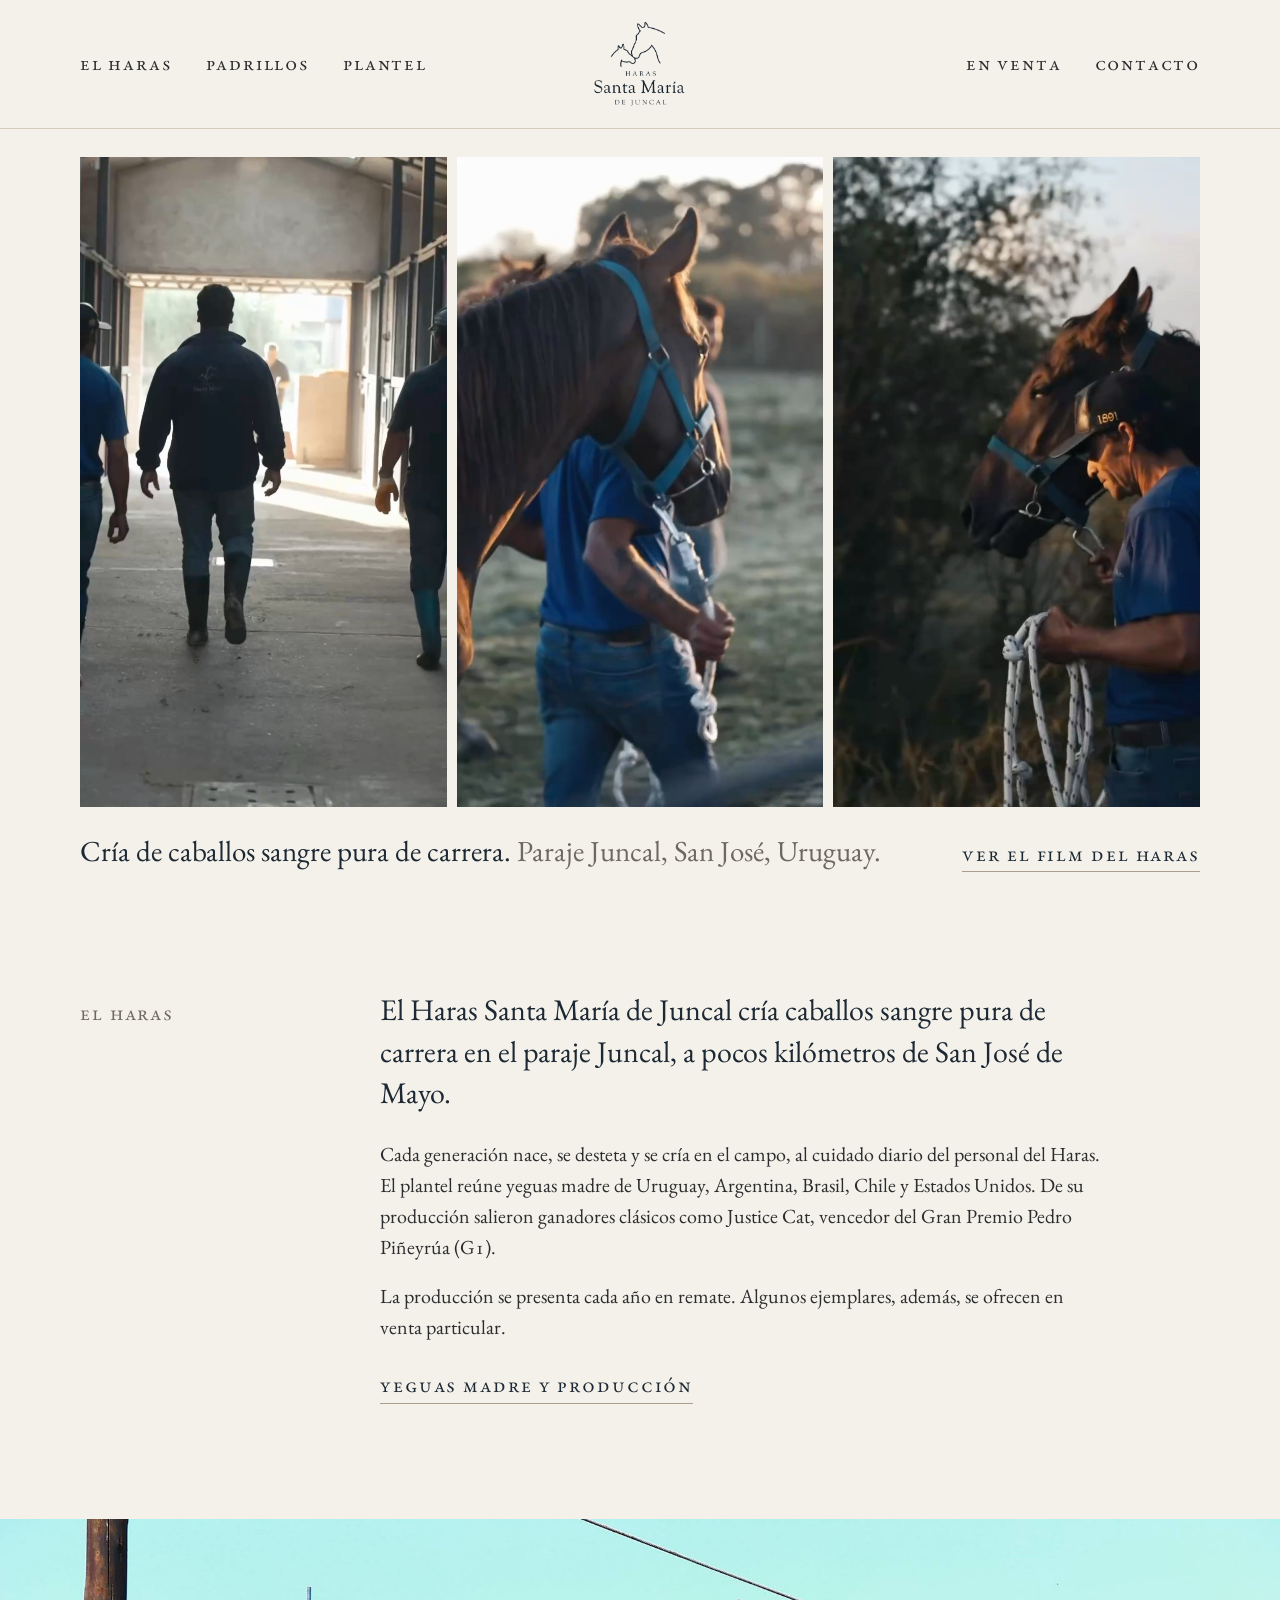
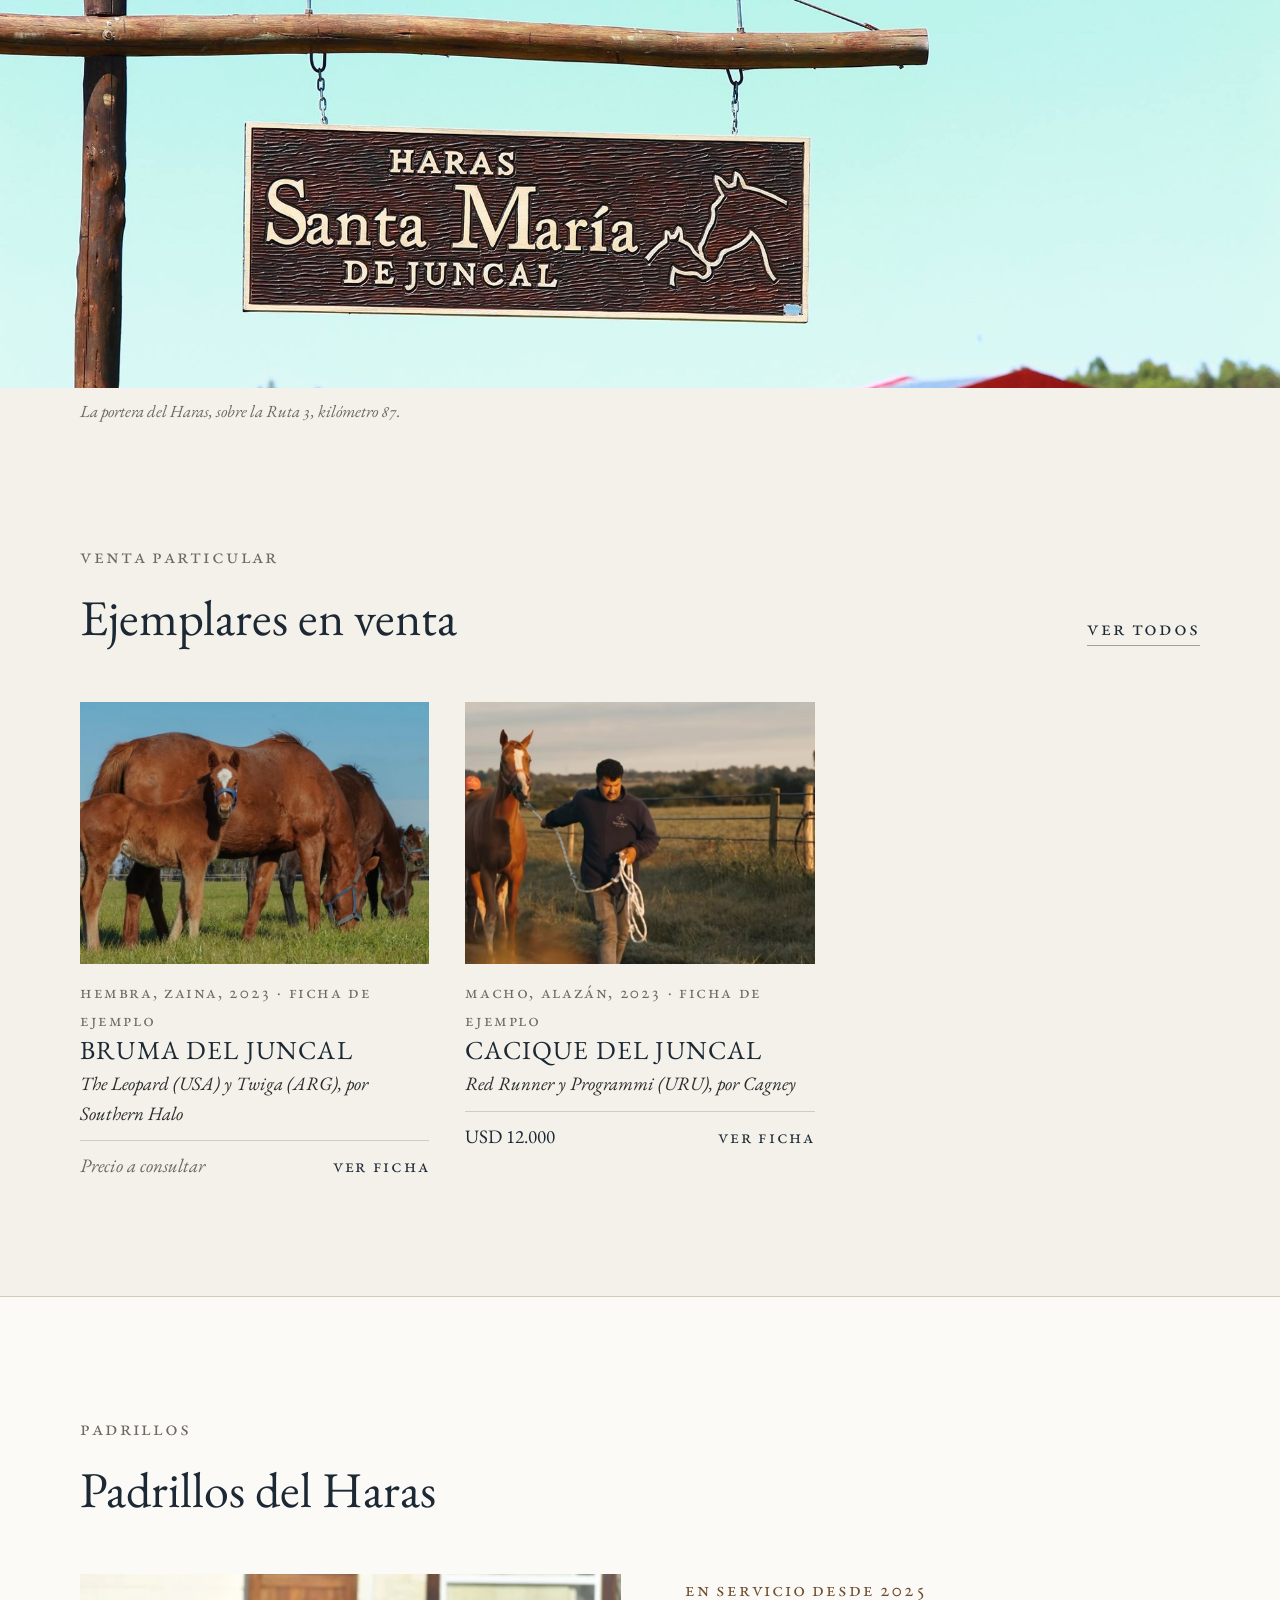
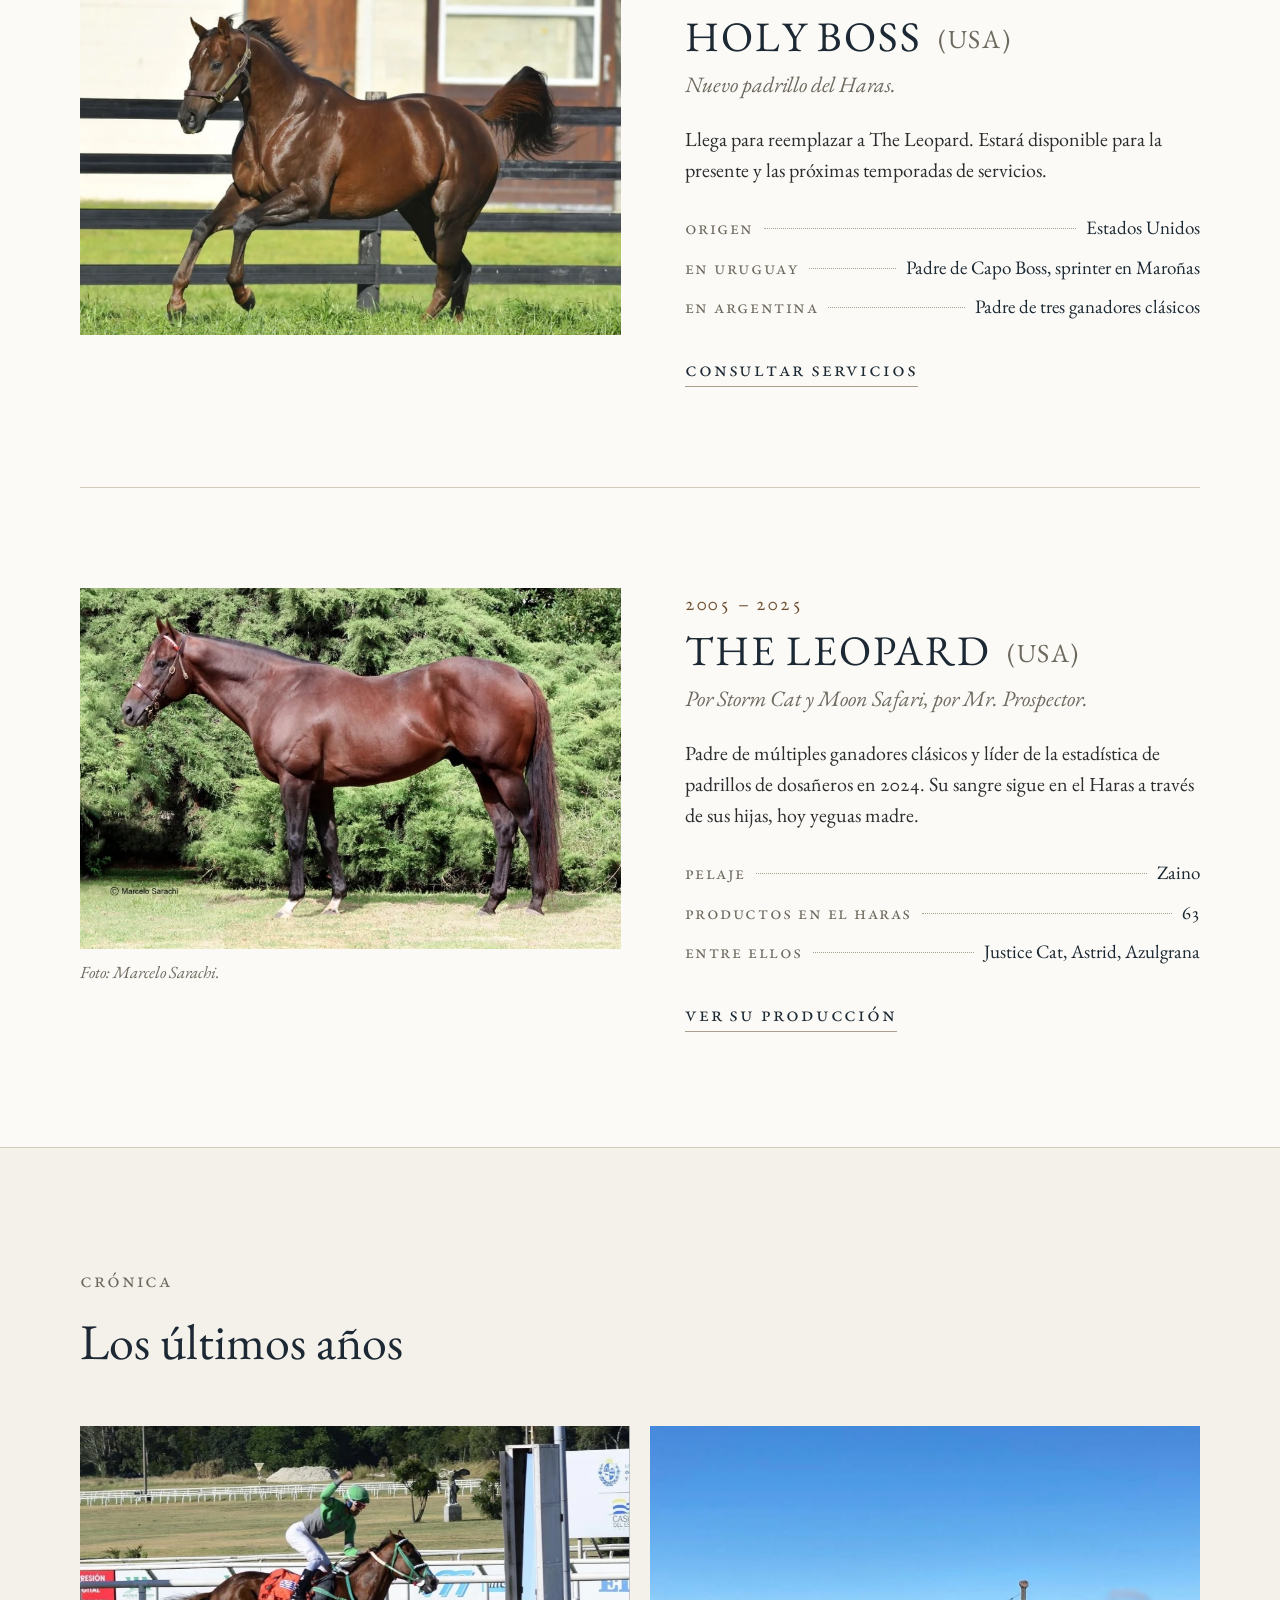
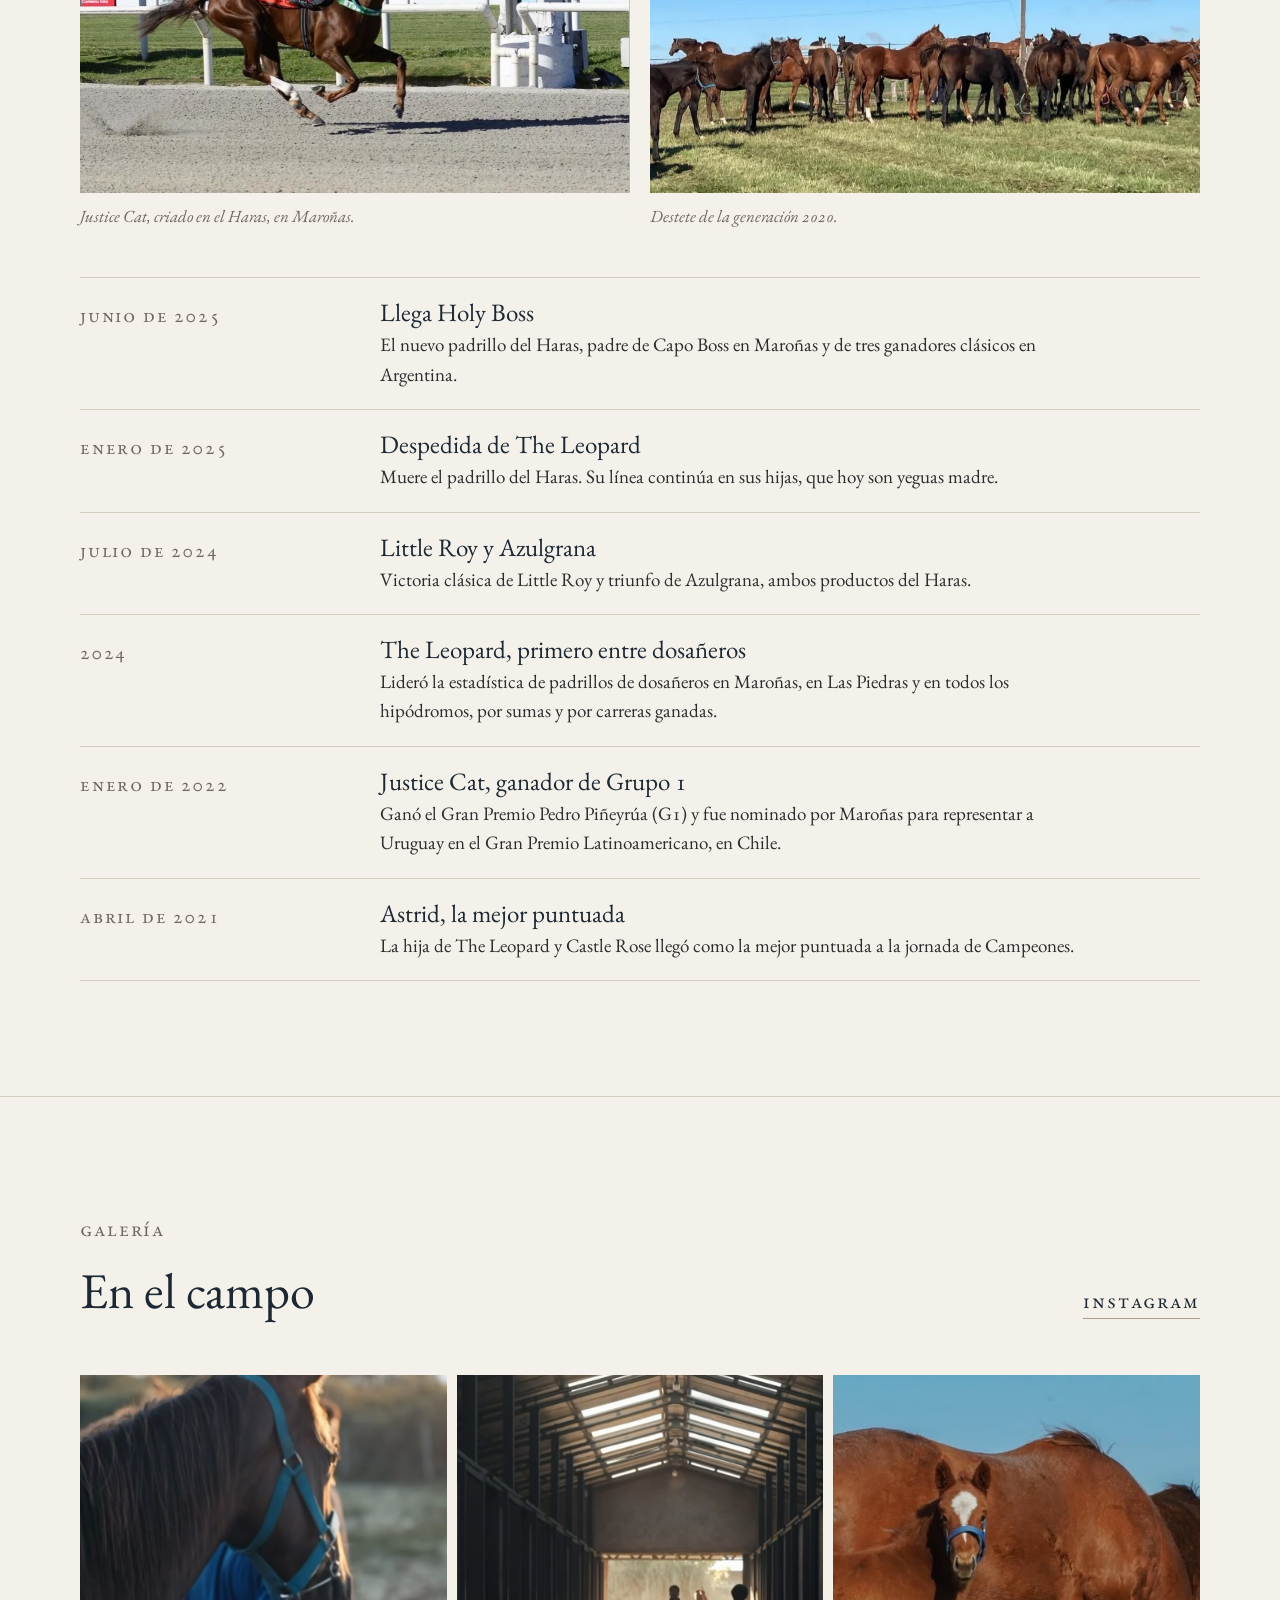
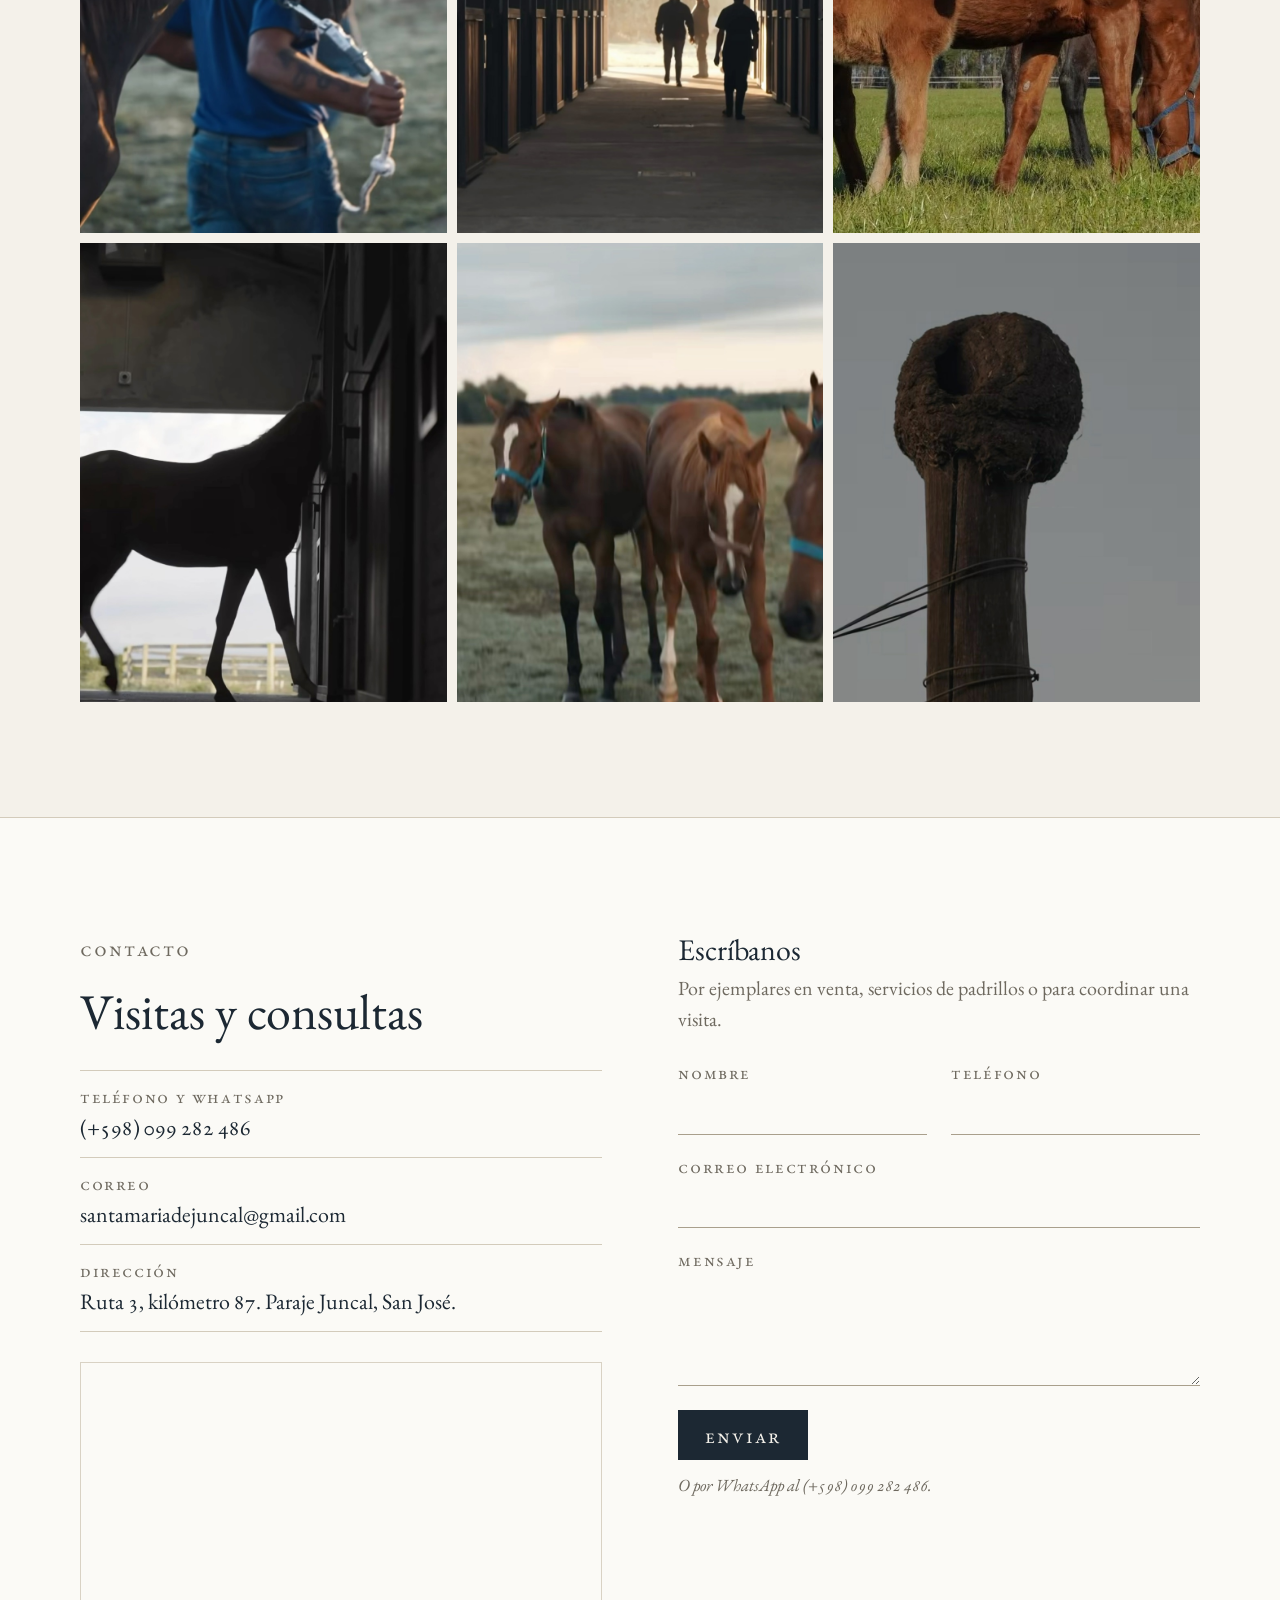
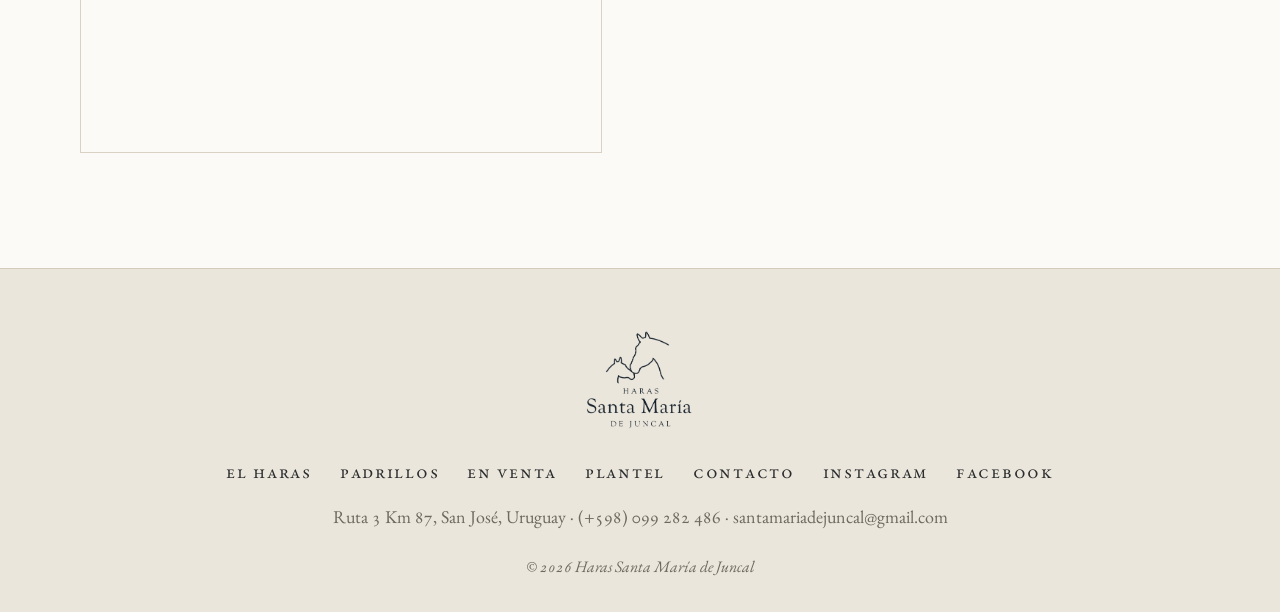
==== commit 58532914: "Rediseño completo: lenguaje de catálogo, tríptico de video, pedigrí en llaves Co-Authored-By: Claude" ====
--- a/index.html
+++ b/index.html
@@ -3,9 +3,9 @@
 <head>
 <meta charset="utf-8">
 <meta name="viewport" content="width=device-width, initial-scale=1, viewport-fit=cover">
-<title>Haras Santa María de Juncal · Cría de sangre pura de carrera · San José, Uruguay</title>
+<title>Haras Santa María de Juncal · San José, Uruguay</title>
 <meta name="description" content="Haras Santa María de Juncal: cría de caballos sangre pura de carrera en el paraje Juncal, San José de Mayo, Uruguay. Padrillos, yeguas madre, producción y ejemplares en venta particular.">
-<meta name="theme-color" content="#13202c">
+<meta name="theme-color" content="#f4f1ea">
 <meta property="og:type" content="website">
 <meta property="og:title" content="Haras Santa María de Juncal">
 <meta property="og:description" content="Cría de caballos sangre pura de carrera · San José, Uruguay.">
@@ -14,9 +14,8 @@
 <link rel="apple-touch-icon" href="img/logo-small.png">
 <link rel="preconnect" href="https://fonts.googleapis.com">
 <link rel="preconnect" href="https://fonts.gstatic.com" crossorigin>
-<link href="https://fonts.googleapis.com/css2?family=Cormorant+Garamond:ital,wght@0,400;0,500;0,600;1,400;1,500&family=Mulish:wght@400;600;700;800&display=swap" rel="stylesheet">
+<link href="https://fonts.googleapis.com/css2?family=EB+Garamond:ital,wght@0,400;0,500;0,600;1,400&display=swap" rel="stylesheet">
 <link rel="stylesheet" href="css/estilos.css">
-<link rel="preload" as="image" href="video/poster.jpg">
 <script type="application/ld+json">
 {
   "@context": "https://schema.org",
@@ -32,265 +31,168 @@
 </head>
 <body>
 
-<!-- ============ PORTADA ============ -->
-<section class="portada" aria-label="Portada">
-  <div class="portada-texto">
-    <div class="antetitulo" style="color:var(--bronce-claro)">San José · Uruguay</div>
-    <h1>Criamos <em>sangre pura</em> de carrera</h1>
-    <p class="portada-bajada">Un haras de cría en el paraje Juncal, San José de Mayo, dedicado a la selección, el cuidado y la formación de caballos de carrera.</p>
-    <div class="portada-acciones">
-      <a class="boton blanco" href="venta.html">Ejemplares en venta</a>
-      <a class="boton contorno-blanco" href="#haras">Conocer el Haras</a>
-    </div>
-    <button class="portada-film" data-film type="button">
-      <span class="circulo-play" data-icono="play"></span> Ver el film del Haras
-    </button>
-    <div class="portada-datos">
-      <span>Ruta 3 · Km 87</span><span>Cría S.P.C.</span><span>Padrillo Holy Boss (USA)</span>
-    </div>
-  </div>
-  <div class="portada-video">
-    <video id="video-portada" muted playsinline autoplay loop preload="auto" poster="video/poster.jpg" aria-hidden="true">
-      <source src="video/haras-portada.mp4" type="video/mp4">
-    </video>
-  </div>
-</section>
-
-<!-- ============ EL HARAS ============ -->
-<section class="seccion blanca" id="haras">
-  <div class="contenedor">
-    <div class="haras-grid">
-      <div class="haras-texto aparecer">
-        <div class="antetitulo">El Haras</div>
-        <h2 class="titulo-seccion">Tradición, campo <em>y paciencia</em></h2>
-        <div class="ornamento" style="justify-content:flex-start"><span data-icono="rombo"></span></div>
-        <p class="capital">En el paraje Juncal, a pocos kilómetros de San José de Mayo, el Haras Santa María de Juncal se dedica a la cría de caballos sangre pura de carrera. Cada generación nace, se desteta y crece en nuestros campos, al cuidado de un equipo que conoce a cada animal por su nombre.</p>
-        <p>Trabajamos con un plantel de yeguas madre de origen uruguayo, argentino, brasileño, chileno y norteamericano, y con padrillos de probada línea internacional. De esa selección salieron ganadores clásicos como <strong>Justice Cat</strong>, vencedor del Gran Premio Pedro Piñeyrúa (G1).</p>
-        <p>Cada año presentamos nuestra producción en remate y, además, ofrecemos ejemplares seleccionados en venta particular, con toda su información a la vista.</p>
-        <p style="margin-top:34px"><a class="enlace" href="plantel.html">Conocer el plantel <span data-icono="flecha"></span></a></p>
-      </div>
-      <div class="collage aparecer d1">
-        <figure class="uno"><img src="img/v-galpon.jpg" alt="Galpón de boxes del Haras" loading="lazy"></figure>
-        <figure class="dos"><img src="img/ig-yegua-potrillo.jpg" alt="Yegua con su potrillo en el campo" loading="lazy"></figure>
-        <div class="sello">Cría en<br>el paraje<br>Juncal</div>
-      </div>
-    </div>
-
-    <div class="cifras aparecer">
-      <div class="cifra"><strong>34</strong><span>Yeguas madre</span></div>
-      <div class="cifra"><strong>160+</strong><span>Productos registrados</span></div>
-      <div class="cifra"><strong>G1</strong><span>Ganador clásico</span></div>
-      <div class="cifra"><strong>5</strong><span>Países de origen</span></div>
-    </div>
-  </div>
-</section>
-
-<!-- ============ EN VENTA ============ -->
-<section class="seccion" id="venta">
-  <div class="contenedor">
-    <div class="encabezado-seccion">
-      <div class="aparecer">
-        <div class="antetitulo">Venta particular</div>
-        <h2 class="titulo-seccion">Ejemplares <em>en venta</em></h2>
-        <p class="bajada">Selección de nuestra producción ofrecida fuera de remate. Cada ficha incluye fotos, video, genealogía e información del padre y la madre.</p>
-      </div>
-      <a class="enlace aparecer" href="venta.html" id="ver-todos">Ver todos <span data-icono="flecha"></span></a>
-    </div>
-    <div id="venta-destacados"><p class="cargando">Cargando ejemplares…</p></div>
-  </div>
-</section>
-
-<!-- ============ PADRILLOS ============ -->
+<section class="portada" aria-label="El Haras en video">
+  <div class="contenedor">
+    <div class="triptico">
+      <figure><video muted playsinline loop preload="metadata" poster="video/panel-1.jpg" data-src="video/panel-1.mp4" aria-hidden="true"></video></figure>
+      <figure class="principal"><video muted playsinline loop preload="metadata" poster="video/panel-2.jpg" data-src="video/panel-2.mp4" aria-hidden="true"></video></figure>
+      <figure><video muted playsinline loop preload="metadata" poster="video/panel-3.jpg" data-src="video/panel-3.mp4" aria-hidden="true"></video></figure>
+    </div>
+    <div class="portada-pie">
+      <p class="lema">Cría de caballos sangre pura de carrera. <span>Paraje Juncal, San José, Uruguay.</span></p>
+      <button class="boton-film" type="button" data-film>Ver el film del Haras</button>
+    </div>
+  </div>
+</section>
+
+<section class="seccion sin-filete" id="haras">
+  <div class="contenedor columnas">
+    <span class="rotulo">El Haras</span>
+    <div class="texto-intro">
+      <p class="entrada">El Haras Santa María de Juncal cría caballos sangre pura de carrera en el paraje Juncal, a pocos kilómetros de San José de Mayo.</p>
+      <p>Cada generación nace, se desteta y se cría en el campo, al cuidado diario del personal del Haras. El plantel reúne yeguas madre de Uruguay, Argentina, Brasil, Chile y Estados Unidos. De su producción salieron ganadores clásicos como Justice Cat, vencedor del Gran Premio Pedro Piñeyrúa (G1).</p>
+      <p>La producción se presenta cada año en remate. Algunos ejemplares, además, se ofrecen en venta particular.</p>
+      <p style="margin-top:26px"><a class="enlace" href="plantel.html">Yeguas madre y producción</a></p>
+    </div>
+  </div>
+</section>
+
+<figure class="foto-ancha">
+  <img src="img/portera.jpg" alt="Cartel del Haras Santa María de Juncal en la portera" loading="lazy" width="2000" height="733">
+  <figcaption class="epigrafe">La portera del Haras, sobre la Ruta 3, kilómetro 87.</figcaption>
+</figure>
+
+<section class="seccion sin-filete" id="venta">
+  <div class="contenedor">
+    <div class="cabeza-seccion">
+      <div>
+        <span class="rotulo">Venta particular</span>
+        <h2 class="titulo">Ejemplares en venta</h2>
+      </div>
+      <a class="enlace" href="venta.html" id="ver-todos">Ver todos</a>
+    </div>
+    <div id="venta-destacados"><p class="cargando">Cargando…</p></div>
+  </div>
+</section>
+
 <section class="seccion blanca" id="padrillos">
   <div class="contenedor">
-    <div class="encabezado-seccion" style="justify-content:center;text-align:center">
-      <div class="aparecer">
-        <div class="antetitulo centrado">Padrillos</div>
-        <h2 class="titulo-seccion">La sangre <em>del Haras</em></h2>
+    <div class="cabeza-seccion">
+      <div>
+        <span class="rotulo">Padrillos</span>
+        <h2 class="titulo">Padrillos del Haras</h2>
       </div>
     </div>
 
     <article class="padrillo">
-      <figure class="padrillo-foto aparecer" style="margin:0">
-        <img src="img/ig-holy-boss.jpg" alt="Holy Boss (USA) al galope" loading="lazy">
-        <figcaption>Holy Boss (USA)</figcaption>
+      <figure><img src="img/ig-holy-boss.jpg" alt="Holy Boss (USA)" loading="lazy"></figure>
+      <div>
+        <span class="estado-padrillo vers">En servicio desde 2025</span>
+        <h3 class="nombre">Holy Boss <small>(USA)</small></h3>
+        <p class="linea-sangre">Nuevo padrillo del Haras.</p>
+        <p class="nota">Llega para reemplazar a The Leopard. Estará disponible para la presente y las próximas temporadas de servicios.</p>
+        <ul class="datos">
+          <li><span class="k">Origen</span><span class="puntos"></span><span class="v">Estados Unidos</span></li>
+          <li><span class="k">En Uruguay</span><span class="puntos"></span><span class="v">Padre de Capo Boss, sprinter en Maroñas</span></li>
+          <li><span class="k">En Argentina</span><span class="puntos"></span><span class="v">Padre de tres ganadores clásicos</span></li>
+        </ul>
+        <a class="enlace" href="#" data-wa="Hola, quisiera consultar por los servicios de Holy Boss.">Consultar servicios</a>
+      </div>
+    </article>
+
+    <article class="padrillo">
+      <figure>
+        <img src="img/ig-the-leopard.jpg" alt="The Leopard (USA)" loading="lazy">
+        <figcaption class="epigrafe">Foto: Marcelo Sarachi.</figcaption>
       </figure>
-      <div class="aparecer d1">
-        <span class="sello-nuevo">Nuevo padrillo · 2025</span>
-        <h3>Holy Boss <small>USA</small></h3>
-        <p class="padrillo-linea">En servicio en el Haras Santa María de Juncal</p>
-        <blockquote>Es un gran honor para nuestro Haras presentar al padrillo Holy Boss, quien estará disponible para la presente y las próximas temporadas de servicios.</blockquote>
-        <ul class="padrillo-datos">
-          <li><span>Origen</span><span>Estados Unidos</span></li>
-          <li><span>En Uruguay</span><span>Padre del sprinter Capo Boss (Maroñas)</span></li>
-          <li><span>En Argentina</span><span>Padre de 3 ganadores clásicos</span></li>
-          <li><span>Servicios</span><span>Temporada actual y próximas</span></li>
+      <div>
+        <span class="estado-padrillo vers">2005 – 2025</span>
+        <h3 class="nombre">The Leopard <small>(USA)</small></h3>
+        <p class="linea-sangre">Por Storm Cat y Moon Safari, por Mr. Prospector.</p>
+        <p class="nota">Padre de múltiples ganadores clásicos y líder de la estadística de padrillos de dosañeros en 2024. Su sangre sigue en el Haras a través de sus hijas, hoy yeguas madre.</p>
+        <ul class="datos">
+          <li><span class="k">Pelaje</span><span class="puntos"></span><span class="v">Zaino</span></li>
+          <li><span class="k">Productos en el Haras</span><span class="puntos"></span><span class="v">63</span></li>
+          <li><span class="k">Entre ellos</span><span class="puntos"></span><span class="v">Justice Cat, Astrid, Azulgrana</span></li>
         </ul>
-        <a class="boton" href="#" data-wa="Hola, quisiera consultar por los servicios de Holy Boss.">Consultar servicios</a>
+        <a class="enlace" href="plantel.html?padre=The%20Leopard#produccion">Ver su producción</a>
       </div>
     </article>
-
-    <article class="padrillo invertido">
-      <figure class="padrillo-foto aparecer" style="margin:0">
-        <img src="img/ig-the-leopard.jpg" alt="The Leopard (USA)" loading="lazy">
-        <figcaption>The Leopard (USA) · Foto: Marcelo Sarachi</figcaption>
-      </figure>
-      <div class="aparecer d1">
-        <span class="memoria">In memoriam · 2005 – 2025</span>
-        <h3>The Leopard <small>USA</small></h3>
-        <p class="padrillo-linea">Storm Cat — Moon Safari, por Mr. Prospector</p>
-        <blockquote>Un padrillo excepcional, padre de múltiples ganadores clásicos. Su leyenda continuará, no solo como padre sino también como abuelo materno.</blockquote>
-        <ul class="padrillo-datos">
-          <li><span>Nacimiento</span><span>2005 · Zaino</span></li>
-          <li><span>Estadística 2024</span><span>Líder absoluto entre dosañeros</span></li>
-          <li><span>Producción en el Haras</span><span>63 productos registrados</span></li>
-          <li><span>Destacados</span><span>Justice Cat, Astrid, Azulgrana</span></li>
-        </ul>
-        <a class="enlace" href="plantel.html?padre=The%20Leopard#produccion">Ver su producción <span data-icono="flecha"></span></a>
-      </div>
-    </article>
-  </div>
-</section>
-
-<!-- ============ FILM ============ -->
-<section class="seccion oscura" id="film">
-  <div class="contenedor">
-    <div class="film">
-      <div class="film-marco aparecer">
-        <img src="img/v-porton.jpg" alt="" loading="lazy">
-        <button type="button" data-film aria-label="Ver el film del Haras"><span><span class="circulo-play" data-icono="play"></span>Ver el film</span></button>
-      </div>
-      <div class="aparecer d1">
-        <div class="antetitulo">El Haras en movimiento</div>
-        <h2>Un día en <em>Santa María</em></h2>
-        <p>Del primer rayo de sol en los potreros al último caballo que entra al box. La cría es un trabajo de todos los días, hecho a mano y con tiempo.</p>
-        <p>Lo que se ve en cada ejemplar —el temperamento, el aplomo, la condición— empieza acá.</p>
-        <p class="firma">Paraje Juncal, San José de Mayo</p>
-      </div>
-    </div>
-  </div>
-</section>
-
-<!-- ============ TRAYECTORIA ============ -->
+  </div>
+</section>
+
 <section class="seccion" id="trayectoria">
-  <div class="contenedor angosto" style="max-width:1080px">
-    <div class="encabezado-seccion" style="justify-content:center;text-align:center">
-      <div class="aparecer">
-        <div class="antetitulo centrado">Trayectoria</div>
-        <h2 class="titulo-seccion">Hitos <em>del Haras</em></h2>
-      </div>
-    </div>
-    <ol class="hitos">
-      <li class="hito aparecer">
-        <div class="hito-fecha">Abril 2021</div><span class="hito-punto"></span>
-        <div class="hito-cuerpo">
-          <img src="img/ig-destete.jpg" alt="Destete de la generación 2020" loading="lazy">
-          <h3>Destete de la generación 2020</h3>
-          <p>Jornada de trabajo en el Haras con el último destete de la generación 2020.</p>
-        </div>
-      </li>
-      <li class="hito aparecer">
-        <div class="hito-fecha">Abril 2021</div><span class="hito-punto"></span>
-        <div class="hito-cuerpo">
-          <h3>Astrid, la mejor puntuada</h3>
-          <p>Astrid (The Leopard — Castle Rose) fue la mejor puntuada para la gran jornada de Campeones, la fiesta de la hípica uruguaya.</p>
-        </div>
-      </li>
-      <li class="hito aparecer">
-        <div class="hito-fecha">Enero 2022</div><span class="hito-punto"></span>
-        <div class="hito-cuerpo">
-          <img src="img/ig-justice-cat-carrera.jpg" alt="Justice Cat ganando en Maroñas" loading="lazy">
-          <h3>Justice Cat, ganador de Grupo 1</h3>
-          <p>Nacido y criado en el Haras, ganó el Gran Premio Pedro Piñeyrúa (G1) y fue nominado por el Hipódromo Nacional de Maroñas para representar a Uruguay en el Gran Premio Latinoamericano 2022, en Chile.</p>
-        </div>
-      </li>
-      <li class="hito aparecer">
-        <div class="hito-fecha">2024</div><span class="hito-punto"></span>
-        <div class="hito-cuerpo">
-          <h3>The Leopard, líder absoluto</h3>
-          <p>Primero en todas las estadísticas de padrillos de dosañeros —Maroñas, Las Piedras y todos los hipódromos— por sumas y por carreras ganadas.</p>
-        </div>
-      </li>
-      <li class="hito aparecer">
-        <div class="hito-fecha">Julio 2024</div><span class="hito-punto"></span>
-        <div class="hito-cuerpo">
-          <h3>Little Roy y Azulgrana</h3>
-          <p>Victoria clásica de Little Roy y triunfo de Azulgrana, dos productos del Haras. Ese mismo mes comenzó una nueva temporada de nacimientos.</p>
-        </div>
-      </li>
-      <li class="hito aparecer">
-        <div class="hito-fecha">Enero 2025</div><span class="hito-punto"></span>
-        <div class="hito-cuerpo">
-          <h3>Hasta siempre, The Leopard</h3>
-          <p>Despedimos a nuestro gran padrillo. Su sangre sigue presente en las yeguas madre y en cada nueva generación del Haras.</p>
-        </div>
-      </li>
-      <li class="hito aparecer">
-        <div class="hito-fecha">Junio 2025</div><span class="hito-punto"></span>
-        <div class="hito-cuerpo">
-          <img src="img/ig-holy-boss-retrato.jpg" alt="Holy Boss (USA)" loading="lazy" style="aspect-ratio:4/5;max-width:300px">
-          <h3>Llega Holy Boss (USA)</h3>
-          <p>El nuevo padrillo del Haras, padre del sprinter Capo Boss en Maroñas y de tres ganadores clásicos en Argentina.</p>
-        </div>
-      </li>
+  <div class="contenedor">
+    <div class="cabeza-seccion">
+      <div>
+        <span class="rotulo">Crónica</span>
+        <h2 class="titulo">Los últimos años</h2>
+      </div>
+    </div>
+    <div class="par-fotos">
+      <figure><img src="img/ig-justice-cat-carrera.jpg" alt="Justice Cat cruzando el disco en Maroñas" loading="lazy"><figcaption class="epigrafe">Justice Cat, criado en el Haras, en Maroñas.</figcaption></figure>
+      <figure><img src="img/ig-destete.jpg" alt="Potrillos de la generación 2020" loading="lazy"><figcaption class="epigrafe">Destete de la generación 2020.</figcaption></figure>
+    </div>
+    <ol class="cronica">
+      <li><span class="fecha">Junio de 2025</span><div><h3>Llega Holy Boss</h3><p>El nuevo padrillo del Haras, padre de Capo Boss en Maroñas y de tres ganadores clásicos en Argentina.</p></div></li>
+      <li><span class="fecha">Enero de 2025</span><div><h3>Despedida de The Leopard</h3><p>Muere el padrillo del Haras. Su línea continúa en sus hijas, que hoy son yeguas madre.</p></div></li>
+      <li><span class="fecha">Julio de 2024</span><div><h3>Little Roy y Azulgrana</h3><p>Victoria clásica de Little Roy y triunfo de Azulgrana, ambos productos del Haras.</p></div></li>
+      <li><span class="fecha">2024</span><div><h3>The Leopard, primero entre dosañeros</h3><p>Lideró la estadística de padrillos de dosañeros en Maroñas, en Las Piedras y en todos los hipódromos, por sumas y por carreras ganadas.</p></div></li>
+      <li><span class="fecha">Enero de 2022</span><div><h3>Justice Cat, ganador de Grupo 1</h3><p>Ganó el Gran Premio Pedro Piñeyrúa (G1) y fue nominado por Maroñas para representar a Uruguay en el Gran Premio Latinoamericano, en Chile.</p></div></li>
+      <li><span class="fecha">Abril de 2021</span><div><h3>Astrid, la mejor puntuada</h3><p>La hija de The Leopard y Castle Rose llegó como la mejor puntuada a la jornada de Campeones.</p></div></li>
     </ol>
   </div>
 </section>
 
-<!-- ============ GALERÍA ============ -->
-<section class="seccion blanca" id="galeria">
-  <div class="contenedor">
-    <div class="encabezado-seccion">
-      <div class="aparecer">
-        <div class="antetitulo">Galería</div>
-        <h2 class="titulo-seccion">Vida <em>en el campo</em></h2>
-      </div>
-      <a class="enlace aparecer" href="https://www.instagram.com/harassantamariadejuncal/" target="_blank" rel="noopener">Seguinos en Instagram <span data-icono="flecha"></span></a>
-    </div>
-    <div class="galeria aparecer">
-      <figure class="g1"><img src="img/v-luz-dorada.jpg" alt="Caballo a la luz del amanecer" loading="lazy"></figure>
-      <figure class="g2"><img src="img/ig-portera.jpg" alt="Portera del Haras Santa María de Juncal" loading="lazy"></figure>
-      <figure class="g3"><img src="img/v-silueta.jpg" alt="Silueta de un caballo en el galpón" loading="lazy"></figure>
-      <figure class="g4"><img src="img/v-potrillos.jpg" alt="Potrillos en el potrero" loading="lazy"></figure>
-      <figure class="g5"><img src="img/v-cuidador.jpg" alt="Cuidador con un caballo" loading="lazy"></figure>
-      <figure class="g6"><img src="img/ig-destete.jpg" alt="Potrillos de la generación 2020" loading="lazy"></figure>
-      <figure class="g7"><img src="img/v-hornero.jpg" alt="Nido de hornero en un poste" loading="lazy"></figure>
-    </div>
-  </div>
-</section>
-
-<!-- ============ CONTACTO ============ -->
-<section class="seccion" id="contacto">
-  <div class="contenedor">
-    <div class="contacto-grid">
-      <div class="aparecer">
-        <div class="antetitulo">Contacto</div>
-        <h2 class="titulo-seccion">Visítenos <em>o escríbanos</em></h2>
-        <ul class="datos-contacto">
-          <li><span data-icono="telefono"></span><div><small>Teléfono y WhatsApp</small><a href="#" data-wa>(+598) 099 282 486</a></div></li>
-          <li><span data-icono="mail"></span><div><small>Correo</small><a href="mailto:santamariadejuncal@gmail.com">santamariadejuncal@gmail.com</a></div></li>
-          <li><span data-icono="lugar"></span><div><small>Ubicación</small><span>Ruta 3 Km 87 · Paraje Juncal, San José, Uruguay</span></div></li>
-        </ul>
-        <div class="mapa">
-          <iframe title="Ubicación del Haras Santa María de Juncal" loading="lazy" referrerpolicy="no-referrer-when-downgrade"
-            src="https://maps.google.com/maps?q=-34.386272,-56.777203&amp;z=13&amp;output=embed"></iframe>
-        </div>
-      </div>
-      <form class="formulario aparecer d1" id="form-contacto" novalidate>
-        <h3>Envíenos su consulta</h3>
-        <p>Por ejemplares en venta, servicios de padrillos o visitas al Haras.</p>
-        <div class="campos">
-          <div class="campo"><label for="c-nombre">Nombre</label><input id="c-nombre" name="nombre" required autocomplete="name"></div>
-          <div class="campo"><label for="c-tel">Teléfono</label><input id="c-tel" name="telefono" type="tel" autocomplete="tel"></div>
-          <div class="campo completo"><label for="c-mail">Correo electrónico</label><input id="c-mail" name="email" type="email" autocomplete="email"></div>
-          <div class="campo completo"><label for="c-msj">Mensaje</label><textarea id="c-msj" name="mensaje" required></textarea></div>
-        </div>
-        <input name="web" class="oculto" tabindex="-1" autocomplete="off" aria-hidden="true">
-        <button class="boton ancho" type="submit">Enviar consulta</button>
-        <p class="nota">También puede escribirnos directamente por WhatsApp.</p>
-        <div class="mensaje-ok" role="status"></div>
-      </form>
-    </div>
+<section class="seccion" id="galeria">
+  <div class="contenedor">
+    <div class="cabeza-seccion">
+      <div>
+        <span class="rotulo">Galería</span>
+        <h2 class="titulo">En el campo</h2>
+      </div>
+      <a class="enlace" href="https://www.instagram.com/harassantamariadejuncal/" target="_blank" rel="noopener">Instagram</a>
+    </div>
+    <div class="galeria">
+      <figure><img src="img/v-luz-dorada.jpg" alt="Cuidador con un caballo al amanecer" loading="lazy"></figure>
+      <figure><img src="img/v-galpon.jpg" alt="Galpón de boxes" loading="lazy"></figure>
+      <figure><img src="img/ig-yegua-potrillo.jpg" alt="Yegua con su potrillo" loading="lazy"></figure>
+      <figure><img src="img/v-silueta.jpg" alt="Caballo saliendo del galpón" loading="lazy"></figure>
+      <figure><img src="img/v-potrillos.jpg" alt="Potrillos en el potrero" loading="lazy"></figure>
+      <figure><img src="img/v-hornero.jpg" alt="Nido de hornero en un poste del Haras" loading="lazy"></figure>
+    </div>
+  </div>
+</section>
+
+<section class="seccion blanca" id="contacto">
+  <div class="contenedor contacto-grid">
+    <div>
+      <span class="rotulo">Contacto</span>
+      <h2 class="titulo" style="margin-bottom:30px">Visitas y consultas</h2>
+      <ul class="datos-contacto">
+        <li><small>Teléfono y WhatsApp</small><a href="#" data-wa>(+598) 099 282 486</a></li>
+        <li><small>Correo</small><a href="mailto:santamariadejuncal@gmail.com">santamariadejuncal@gmail.com</a></li>
+        <li><small>Dirección</small><span>Ruta 3, kilómetro 87. Paraje Juncal, San José.</span></li>
+      </ul>
+      <div class="mapa">
+        <iframe title="Ubicación del Haras Santa María de Juncal" loading="lazy" referrerpolicy="no-referrer-when-downgrade"
+          src="https://maps.google.com/maps?q=-34.386272,-56.777203&amp;z=13&amp;output=embed"></iframe>
+      </div>
+    </div>
+    <form class="formulario" id="form-contacto" novalidate>
+      <h3>Escríbanos</h3>
+      <p>Por ejemplares en venta, servicios de padrillos o para coordinar una visita.</p>
+      <div class="campos">
+        <div class="campo"><label for="c-nombre">Nombre</label><input id="c-nombre" name="nombre" required autocomplete="name"></div>
+        <div class="campo"><label for="c-tel">Teléfono</label><input id="c-tel" name="telefono" type="tel" autocomplete="tel"></div>
+        <div class="campo completo"><label for="c-mail">Correo electrónico</label><input id="c-mail" name="email" type="email" autocomplete="email"></div>
+        <div class="campo completo"><label for="c-msj">Mensaje</label><textarea id="c-msj" name="mensaje" required></textarea></div>
+      </div>
+      <input name="web" class="oculto" tabindex="-1" autocomplete="off" aria-hidden="true">
+      <button class="boton" type="submit">Enviar</button>
+      <p class="nota">O por WhatsApp al (+598) 099 282 486.</p>
+      <div class="mensaje-ok" role="status"></div>
+    </form>
   </div>
 </section>
 
@@ -299,28 +201,30 @@
 <script>
 (function () {
   const H = window.Haras;
-  H.encabezado("", true);
+  H.encabezado("");
   H.pie();
 
-  document.querySelectorAll("[data-icono]").forEach((el) => { el.innerHTML = H.ICONOS[el.dataset.icono] || ""; });
   document.querySelectorAll("[data-wa]").forEach((a) => {
     a.href = H.waLink(a.dataset.wa || undefined);
     a.target = "_blank"; a.rel = "noopener";
   });
   document.querySelectorAll("[data-film]").forEach((b) => b.addEventListener("click", H.abrirFilm));
 
-  /* Video de portada (clip en bucle, sin sonido) */
-  const v = document.getElementById("video-portada");
-  if (navigator.connection && navigator.connection.saveData) { v.removeAttribute("autoplay"); v.preload = "none"; }
-  else { const p = v.play(); if (p && p.catch) p.catch(() => {}); }
-
-  /* Galería: ver foto en grande */
+  /* Tríptico: en el celular solo se carga el panel del medio */
+  const ahorro = navigator.connection && navigator.connection.saveData;
+  const movil = window.matchMedia("(max-width: 760px)").matches;
+  document.querySelectorAll(".triptico figure").forEach((f) => {
+    if (ahorro || (movil && !f.classList.contains("principal"))) return;
+    const v = f.querySelector("video");
+    v.src = v.dataset.src;
+    const p = v.play(); if (p && p.catch) p.catch(() => {});
+  });
+
   document.querySelectorAll(".galeria figure").forEach((f) => f.addEventListener("click", () => {
     const img = f.querySelector("img");
     H.abrirModal('<img src="' + img.src + '" alt="' + H.esc(img.alt) + '">');
   }));
 
-  /* Ejemplares en venta */
   H.cargarVentas().then(({ lista }) => {
     const cont = document.getElementById("venta-destacados");
     const disponibles = lista.filter((e) => H.estadoClase(e) !== "vendido");
@@ -331,11 +235,9 @@
       const orden = disponibles.slice().sort((a, b) => (String(b.destacado) === "true") - (String(a.destacado) === "true"));
       cont.innerHTML = '<div class="grilla-venta">' + orden.slice(0, 3).map(H.tarjetaVenta).join("") + '</div>';
     }
-    H.animar(cont);
   });
 
   H.conectarFormulario(document.getElementById("form-contacto"));
-  H.animar();
 })();
 </script>
 </body>
--- a/css/estilos.css
+++ b/css/estilos.css
@@ -1,45 +1,42 @@
 /* ===================================================================
-   Haras Santa María de Juncal — estilos
+   Haras Santa María de Juncal
+   Lenguaje gráfico: catálogo de remate de pura sangre.
+   Una sola familia tipográfica (EB Garamond), papel, tinta y filetes.
    =================================================================== */
 
 :root {
-  --papel: #f6f2ea;
-  --papel-2: #eee8dc;
-  --blanco: #fffdf9;
-  --tinta: #13202c;
-  --tinta-2: #1c2d3d;
-  --texto: #2b3036;
-  --suave: #6d6a62;
-  --linea: #dcd3c2;
-  --linea-oscura: rgba(255, 255, 255, .16);
-  --bronce: #94713f;
-  --bronce-claro: #c9ab7a;
-  --verde: #3d5a3a;
-  --rojo: #8a3324;
-
-  --serif: "Cormorant Garamond", "Iowan Old Style", Garamond, Georgia, serif;
-  --sans: "Mulish", "Helvetica Neue", Arial, sans-serif;
-
-  --ancho: 1240px;
-  --gutter: clamp(20px, 4vw, 48px);
-  --header: 84px;
-  --radio: 2px;
-  --sombra: 0 1px 2px rgba(19, 32, 44, .06), 0 12px 32px -12px rgba(19, 32, 44, .18);
-  --ease: cubic-bezier(.2, .7, .2, 1);
+  --papel: #f4f1ea;
+  --papel-2: #ebe6db;
+  --blanco: #fbfaf6;
+  --tinta: #1c2833;
+  --texto: #2a2c2e;
+  --suave: #6e695f;
+  --linea: #d3cbbb;
+  --linea-fuerte: #a99f8c;
+  --bronce: #6f4e2e;
+  --verde: #3c5a3c;
+  --rojo: #8c3a2b;
+
+  --serif: "EB Garamond", Garamond, "Times New Roman", serif;
+  --sans: "EB Garamond", Garamond, "Times New Roman", serif;
+
+  --ancho: 1200px;
+  --gutter: clamp(20px, 4vw, 40px);
+  --sombra: 0 1px 0 rgba(0,0,0,.04);
 }
 
 *, *::before, *::after { box-sizing: border-box; }
-html { -webkit-text-size-adjust: 100%; scroll-behavior: smooth; scroll-padding-top: calc(var(--header) + 12px); }
+html { -webkit-text-size-adjust: 100%; }
 body {
   margin: 0;
   background: var(--papel);
   color: var(--texto);
-  font-family: var(--sans);
-  font-size: 17px;
-  line-height: 1.7;
+  font-family: var(--serif);
+  font-size: 20px;
+  line-height: 1.55;
+  font-variant-numeric: oldstyle-nums;
   -webkit-font-smoothing: antialiased;
   text-rendering: optimizeLegibility;
-  overflow-x: hidden;
 }
 img, video, iframe { display: block; max-width: 100%; }
 img { height: auto; }
@@ -47,653 +44,334 @@
 button { font: inherit; color: inherit; cursor: pointer; }
 ::selection { background: var(--tinta); color: var(--papel); }
 
-h1, h2, h3, h4 {
-  font-family: var(--serif);
-  font-weight: 500;
-  color: var(--tinta);
-  line-height: 1.08;
-  margin: 0;
-  letter-spacing: -.005em;
-}
-p { margin: 0 0 1.1em; }
+h1, h2, h3, h4 { font-family: var(--serif); font-weight: 400; color: var(--tinta); margin: 0; line-height: 1.12; }
+p { margin: 0 0 .9em; }
 p:last-child { margin-bottom: 0; }
 
 .contenedor { width: 100%; max-width: var(--ancho); margin: 0 auto; padding: 0 var(--gutter); }
-.angosto { max-width: 820px; }
-
-/* ---------- Tipografía de apoyo ---------- */
-.antetitulo {
-  display: inline-flex; align-items: center; gap: 14px;
-  font-family: var(--sans);
-  font-size: 12px; font-weight: 700;
-  letter-spacing: .26em; text-transform: uppercase;
-  color: var(--bronce);
-  margin-bottom: 22px;
-}
-.antetitulo::before { content: ""; width: 34px; height: 1px; background: currentColor; opacity: .7; }
-.antetitulo.centrado::after { content: ""; width: 34px; height: 1px; background: currentColor; opacity: .7; }
-.titulo-seccion { font-size: clamp(38px, 5.2vw, 64px); }
-.titulo-seccion em { font-style: italic; color: var(--bronce); font-weight: 400; }
-.bajada { font-size: 19px; color: var(--suave); max-width: 640px; }
-.centro { text-align: center; }
-.centro .bajada { margin-left: auto; margin-right: auto; }
-
-.ornamento { display: flex; align-items: center; justify-content: center; gap: 16px; color: var(--bronce); margin: 26px 0; }
-.ornamento::before, .ornamento::after { content: ""; height: 1px; width: 70px; background: var(--linea); }
-.ornamento svg { width: 14px; height: 14px; }
-
-/* ---------- Botones ---------- */
+.oculto { display: none !important; }
+.sr { position: absolute; width: 1px; height: 1px; overflow: hidden; clip: rect(0 0 0 0); white-space: nowrap; }
+
+/* Versalitas: el recurso tipográfico de los catálogos */
+.vers, .rotulo, .nav a, .meta, .boton, .enlace {
+  font-variant-caps: all-small-caps;
+  letter-spacing: .09em;
+}
+.rotulo { display: block; font-size: 21px; color: var(--suave); margin-bottom: 18px; }
+.nombre { text-transform: uppercase; letter-spacing: .045em; font-variant-numeric: lining-nums; }
+.nombre small { font-size: .62em; letter-spacing: .06em; color: var(--suave); vertical-align: .12em; margin-left: .25em; }
+
+/* ---------- Botones y enlaces ---------- */
 .boton {
-  display: inline-flex; align-items: center; justify-content: center; gap: 12px;
-  min-height: 52px; padding: 0 30px;
-  border: 1px solid var(--tinta);
+  display: inline-flex; align-items: center; justify-content: center; gap: 10px;
+  min-height: 50px; padding: 0 26px;
+  border: 1px solid var(--tinta); border-radius: 0;
   background: var(--tinta); color: var(--papel);
-  font-family: var(--sans); font-size: 13px; font-weight: 700;
-  letter-spacing: .18em; text-transform: uppercase;
-  border-radius: var(--radio);
-  transition: background .35s var(--ease), color .35s var(--ease), border-color .35s var(--ease), transform .35s var(--ease);
-}
-.boton:hover { background: var(--bronce); border-color: var(--bronce); }
+  font-size: 21px; line-height: 1;
+  transition: background .2s, color .2s, border-color .2s;
+}
+.boton:hover { background: #2c3c4a; border-color: #2c3c4a; }
 .boton svg { width: 18px; height: 18px; flex: none; }
 .boton.claro { background: transparent; color: var(--tinta); }
-.boton.claro:hover { background: var(--tinta); color: var(--papel); border-color: var(--tinta); }
-.boton.blanco { background: var(--papel); color: var(--tinta); border-color: var(--papel); }
-.boton.blanco:hover { background: var(--bronce-claro); border-color: var(--bronce-claro); }
-.boton.contorno-blanco { background: transparent; color: #fff; border-color: rgba(255,255,255,.55); }
-.boton.contorno-blanco:hover { background: #fff; color: var(--tinta); border-color: #fff; }
-.boton.whatsapp { background: #1f6e4a; border-color: #1f6e4a; color: #fff; }
-.boton.whatsapp:hover { background: #17573a; border-color: #17573a; }
+.boton.claro:hover { background: var(--tinta); color: var(--papel); }
 .boton.ancho { width: 100%; }
-
 .enlace {
-  display: inline-flex; align-items: center; gap: 10px;
-  font-size: 13px; font-weight: 700; letter-spacing: .18em; text-transform: uppercase;
-  color: var(--tinta);
-  padding-bottom: 6px;
-  border-bottom: 1px solid var(--bronce);
-  transition: gap .3s var(--ease), color .3s;
-}
-.enlace:hover { gap: 16px; color: var(--bronce); }
-.enlace svg { width: 16px; height: 16px; }
+  display: inline-flex; align-items: baseline; gap: 8px;
+  font-size: 21px; color: var(--tinta);
+  border-bottom: 1px solid var(--linea-fuerte);
+  padding-bottom: 1px;
+  transition: border-color .2s, color .2s;
+}
+.enlace:hover { color: var(--bronce); border-color: var(--bronce); }
+.enlace svg { display: none; }
 
 /* ---------- Encabezado ---------- */
-.encabezado {
-  position: fixed; inset: 0 0 auto 0; z-index: 50;
-  height: var(--header);
-  display: flex; align-items: center;
-  transition: background .45s var(--ease), box-shadow .45s var(--ease), height .45s var(--ease);
-}
-.encabezado .contenedor { display: flex; align-items: center; justify-content: space-between; gap: 24px; }
-.marca { display: flex; align-items: center; gap: 14px; color: var(--tinta); }
-.marca img { height: 40px; width: auto; }
+.encabezado { background: var(--papel); border-bottom: 1px solid var(--linea); position: relative; z-index: 20; }
+.enc-grid { display: grid; grid-template-columns: 1fr auto 1fr; align-items: center; min-height: 128px; gap: 24px; }
+.nav { display: flex; gap: clamp(18px, 2.6vw, 38px); align-items: center; }
+.nav.der { justify-content: flex-end; }
+.nav a { font-size: 20px; color: var(--texto); padding: 6px 0; border-bottom: 1px solid transparent; transition: border-color .2s, color .2s; }
+.nav a:hover { border-color: var(--linea-fuerte); }
+.nav a.activo { border-color: var(--tinta); color: var(--tinta); }
+.marca { display: block; color: var(--tinta); }
+.marca img { height: 96px; width: auto; }
 .marca .marca-blanco { display: none; }
-.marca-texto { display: flex; flex-direction: column; line-height: 1; }
-.marca-texto small { font-size: 9.5px; letter-spacing: .38em; font-weight: 700; text-transform: uppercase; opacity: .8; }
-.marca-texto strong { font-family: var(--serif); font-size: 25px; font-weight: 500; letter-spacing: .01em; margin: 4px 0 3px; }
-.marca-texto span { font-size: 9.5px; letter-spacing: .38em; font-weight: 700; text-transform: uppercase; opacity: .8; }
-
-.nav { display: flex; align-items: center; gap: clamp(18px, 2.4vw, 38px); }
-.nav a {
-  position: relative;
-  font-size: 12.5px; font-weight: 700; letter-spacing: .2em; text-transform: uppercase;
-  color: var(--tinta);
-  padding: 8px 0;
-}
-.nav a::after {
-  content: ""; position: absolute; left: 0; right: 0; bottom: 2px; height: 1px;
-  background: currentColor; transform: scaleX(0); transform-origin: left; transition: transform .4s var(--ease);
-}
-.nav a:hover::after, .nav a.activo::after { transform: scaleX(1); }
-.nav a.destacado-nav { border: 1px solid currentColor; padding: 9px 16px; }
-.nav a.destacado-nav::after { display: none; }
-.nav a.destacado-nav:hover { background: var(--tinta); color: var(--papel); border-color: var(--tinta); }
-
-.encabezado.solido { background: rgba(246, 242, 234, .96); box-shadow: 0 1px 0 var(--linea); backdrop-filter: saturate(140%) blur(10px); -webkit-backdrop-filter: saturate(140%) blur(10px); height: 72px; }
-
-/* Encabezado transparente sobre fondo oscuro (portada) */
-.encabezado.sobre-oscuro:not(.solido) .marca,
-.encabezado.sobre-oscuro:not(.solido) .nav a,
-.encabezado.sobre-oscuro:not(.solido) .boton-menu { color: #fff; }
-.encabezado.sobre-oscuro:not(.solido) .marca-azul { display: none; }
-.encabezado.sobre-oscuro:not(.solido) .marca-blanco { display: block; }
-.encabezado.sobre-oscuro:not(.solido) .nav a.destacado-nav:hover { background: #fff; color: var(--tinta); border-color: #fff; }
-
-.boton-menu { display: none; background: none; border: 0; padding: 10px; margin-right: -10px; color: var(--tinta); }
-.boton-menu span { display: block; width: 26px; height: 1.5px; background: currentColor; margin: 6px 0; transition: transform .35s var(--ease), opacity .3s; }
-
-@media (max-width: 960px) {
-  .boton-menu { display: block; z-index: 3; }
-  .nav {
-    position: fixed; inset: 0; z-index: 2;
-    flex-direction: column; justify-content: center; gap: 8px;
-    background: var(--tinta);
-    opacity: 0; visibility: hidden; transition: opacity .4s var(--ease), visibility .4s;
+.marca-texto { display: none; }
+.boton-menu { display: none; background: none; border: 0; padding: 10px 0; color: var(--tinta); font-size: 20px; font-variant-caps: all-small-caps; letter-spacing: .09em; }
+.nav-movil { display: none; }
+
+@media (max-width: 900px) {
+  .enc-grid { min-height: 92px; }
+  .marca { grid-column: 2; }
+  .marca img { height: 64px; }
+  .nav.izq, .nav.der { display: none; }
+  .boton-menu { display: block; grid-column: 3; justify-self: end; }
+  .nav-movil {
+    position: fixed; inset: 0; z-index: 30; background: var(--papel);
+    display: flex; flex-direction: column; align-items: center; justify-content: center; gap: 4px;
+    opacity: 0; visibility: hidden; transition: opacity .25s, visibility .25s;
   }
-  .nav a { color: #fff !important; font-family: var(--serif); font-size: 34px; font-weight: 500; letter-spacing: .01em; text-transform: none; padding: 8px 0; }
-  .nav a.destacado-nav { border: 0; padding: 8px 0; color: var(--bronce-claro) !important; }
-  .nav a::after { display: none; }
+  .nav-movil a { font-size: 30px; color: var(--tinta); padding: 8px; }
+  .nav-movil .cerrar-menu { position: absolute; top: 30px; right: var(--gutter); background: none; border: 0; font-size: 20px; font-variant-caps: all-small-caps; letter-spacing: .09em; color: var(--tinta); }
   body.menu-abierto { overflow: hidden; }
-  body.menu-abierto .nav { opacity: 1; visibility: visible; }
-  body.menu-abierto .boton-menu { color: #fff !important; }
-  body.menu-abierto .boton-menu span:nth-child(1) { transform: translateY(7.5px) rotate(45deg); }
-  body.menu-abierto .boton-menu span:nth-child(2) { opacity: 0; }
-  body.menu-abierto .boton-menu span:nth-child(3) { transform: translateY(-7.5px) rotate(-45deg); }
-  body.menu-abierto .marca { color: #fff; position: relative; z-index: 3; }
-  body.menu-abierto .marca-azul { display: none; }
-  body.menu-abierto .marca-blanco { display: block; }
-  body.menu-abierto .encabezado { background: transparent; box-shadow: none; backdrop-filter: none; }
-}
-@media (max-width: 520px) {
-  .marca img { height: 34px; }
-  .marca-texto strong { font-size: 21px; }
-  .marca-texto small, .marca-texto span { font-size: 8.5px; letter-spacing: .32em; }
-}
-
-/* ---------- Portada (inicio) ---------- */
-.portada {
-  position: relative;
-  min-height: 100svh;
-  background: var(--tinta);
-  color: #fff;
-  display: grid;
-  grid-template-columns: minmax(0, 1.15fr) minmax(0, .85fr);
-  overflow: hidden;
-}
-.portada::before {
-  content: ""; position: absolute; inset: 0;
-  background: radial-gradient(1200px 600px at 10% 100%, rgba(148, 113, 63, .18), transparent 60%);
-  pointer-events: none;
-}
-.portada-texto {
-  position: relative; z-index: 2;
-  display: flex; flex-direction: column; justify-content: center;
-  padding: calc(var(--header) + 40px) var(--gutter) 80px max(var(--gutter), calc((100vw - var(--ancho)) / 2 + var(--gutter)));
-}
-.portada-logo { width: clamp(150px, 15vw, 210px); margin-bottom: 44px; opacity: .96; }
-.portada h1 {
-  color: #fff;
-  font-size: clamp(44px, 5.6vw, 82px);
-  font-weight: 400;
-  line-height: 1.02;
-  max-width: 11ch;
-}
-.portada h1 em { font-style: italic; color: var(--bronce-claro); }
-.portada-bajada { font-size: 18.5px; color: rgba(255, 255, 255, .78); max-width: 470px; margin: 28px 0 40px; }
-.portada-acciones { display: flex; flex-wrap: wrap; gap: 14px; }
-.portada-datos {
-  display: flex; flex-wrap: wrap; gap: 10px 34px;
-  margin-top: 64px; padding-top: 26px;
-  border-top: 1px solid var(--linea-oscura);
-  font-size: 12px; letter-spacing: .22em; text-transform: uppercase; font-weight: 700;
-  color: rgba(255, 255, 255, .62);
-  max-width: 560px;
-}
-.portada-video {
-  position: relative;
-  min-height: 100svh;
-  overflow: hidden;
-}
-.portada-video video, .portada-video img {
-  position: absolute; inset: 0; width: 100%; height: 100%; object-fit: cover;
-}
-.portada-video::after {
-  content: ""; position: absolute; inset: 0;
-  background: linear-gradient(90deg, var(--tinta) 0%, rgba(19, 32, 44, .0) 22%), linear-gradient(0deg, rgba(19,32,44,.55), transparent 30%);
-}
-.portada-film {
-  position: absolute; z-index: 2; right: var(--gutter); bottom: 40px;
-  display: inline-flex; align-items: center; gap: 14px;
-  background: none; border: 0; color: #fff;
-  font-size: 12px; font-weight: 700; letter-spacing: .22em; text-transform: uppercase;
-}
-.circulo-play {
-  width: 54px; height: 54px; border-radius: 50%;
-  border: 1px solid rgba(255, 255, 255, .6);
-  display: grid; place-items: center;
-  transition: background .35s var(--ease), border-color .35s;
-}
-.circulo-play svg { width: 16px; height: 16px; margin-left: 3px; }
-.portada-film:hover .circulo-play { background: #fff; color: var(--tinta); border-color: #fff; }
-.indicador-scroll {
-  position: absolute; z-index: 2; left: 50%; bottom: 26px; transform: translateX(-50%);
-  width: 1px; height: 54px; background: rgba(255, 255, 255, .22); overflow: hidden;
-}
-.indicador-scroll::after {
-  content: ""; position: absolute; left: 0; top: -40%; width: 1px; height: 40%; background: #fff;
-  animation: bajar 2.4s var(--ease) infinite;
-}
-@keyframes bajar { to { top: 100%; } }
-
-@media (max-width: 900px) {
-  .portada { grid-template-columns: 1fr; }
-  .portada-video { position: absolute; inset: 0; min-height: 0; }
-  .portada-video::after { background: linear-gradient(180deg, rgba(19,32,44,.5) 0%, rgba(19,32,44,.08) 18%, rgba(19,32,44,.45) 36%, rgba(19,32,44,.86) 62%, var(--tinta) 100%); }
-  .portada-texto { justify-content: flex-end; padding: calc(var(--header) + 40px) var(--gutter) 44px; min-height: 100svh; }
-  .portada h1 { font-size: clamp(42px, 12vw, 56px); }
-  .portada-bajada { font-size: 16.5px; margin: 18px 0 26px; }
-  .portada-acciones .boton { min-height: 50px; padding: 0 24px; }
-  .portada-acciones .contorno-blanco { display: none; }
-  .portada-film { position: static; margin-top: 22px; }
-  .portada-film .circulo-play { width: 46px; height: 46px; }
-  .portada-datos { display: none; }
-  .indicador-scroll { display: none; }
-}
-
-/* ---------- Banner de páginas internas ---------- */
-.banner {
-  position: relative; color: #fff; background: var(--tinta);
-  min-height: 460px;
-  display: flex; align-items: flex-end;
-  padding: calc(var(--header) + 60px) 0 64px;
-  overflow: hidden;
-}
-.banner > img { position: absolute; inset: 0; width: 100%; height: 100%; object-fit: cover; opacity: .55; }
-.banner::after { content: ""; position: absolute; inset: 0; background: linear-gradient(180deg, rgba(19,32,44,.55), rgba(19,32,44,.25) 40%, rgba(19,32,44,.85)); }
-.banner .contenedor { position: relative; z-index: 2; }
-.banner h1 { color: #fff; font-size: clamp(44px, 6vw, 78px); font-weight: 400; }
-.banner h1 em { font-style: italic; color: var(--bronce-claro); }
-.banner p { color: rgba(255,255,255,.8); font-size: 19px; max-width: 620px; margin-top: 18px; }
-.banner .antetitulo { color: var(--bronce-claro); }
+  body.menu-abierto .nav-movil { opacity: 1; visibility: visible; }
+}
+
+/* ---------- Portada: tríptico ---------- */
+.portada { padding: 28px 0 0; }
+.triptico { display: grid; grid-template-columns: repeat(3, minmax(0, 1fr)); gap: 10px; height: clamp(420px, calc(100vh - 250px), 760px); }
+.triptico figure { margin: 0; position: relative; overflow: hidden; background: var(--papel-2); }
+.triptico video, .triptico img { position: absolute; inset: 0; width: 100%; height: 100%; object-fit: cover; }
+.portada-pie { display: flex; justify-content: space-between; align-items: baseline; gap: 12px 40px; flex-wrap: wrap; padding: 22px 0 0; }
+.portada-pie .lema { font-size: clamp(23px, 2.3vw, 29px); color: var(--tinta); margin: 0; }
+.portada-pie .lema span { color: var(--suave); }
+.boton-film { background: none; border: 0; padding: 0; font-size: 21px; color: var(--tinta); border-bottom: 1px solid var(--linea-fuerte); font-variant-caps: all-small-caps; letter-spacing: .09em; }
+.boton-film:hover { color: var(--bronce); border-color: var(--bronce); }
+@media (max-width: 760px) {
+  .portada { padding-top: 0; }
+  .portada > .contenedor { padding: 0; }
+  .triptico { grid-template-columns: 1fr; height: 64svh; gap: 0; }
+  .triptico figure:not(.principal) { display: none; }
+  .portada-pie { padding: 18px var(--gutter) 0; flex-direction: column; gap: 10px; }
+}
 
 /* ---------- Secciones ---------- */
-.seccion { padding: clamp(80px, 11vw, 150px) 0; position: relative; }
+.seccion { padding: clamp(72px, 9vw, 120px) 0; }
+.seccion + .seccion { border-top: 1px solid var(--linea); }
 .seccion.blanca { background: var(--blanco); }
-.seccion.crema { background: var(--papel-2); }
-.seccion.oscura { background: var(--tinta); color: rgba(255, 255, 255, .8); }
-.seccion.oscura h2, .seccion.oscura h3 { color: #fff; }
-.seccion.oscura .antetitulo { color: var(--bronce-claro); }
-.seccion.oscura .bajada { color: rgba(255, 255, 255, .68); }
-.encabezado-seccion { display: flex; align-items: flex-end; justify-content: space-between; gap: 30px; margin-bottom: clamp(44px, 6vw, 72px); flex-wrap: wrap; }
-.encabezado-seccion .bajada { margin-top: 20px; }
-
-/* El Haras */
-.haras-grid { display: grid; grid-template-columns: minmax(0, 1fr) minmax(0, 1fr); gap: clamp(40px, 7vw, 110px); align-items: center; }
-.haras-texto p { font-size: 18px; }
-.haras-texto .capital::first-letter {
-  float: left; font-family: var(--serif); font-size: 84px; line-height: .78; padding: 8px 12px 0 0; color: var(--bronce);
-}
-.collage { position: relative; aspect-ratio: 4 / 4.6; }
-.collage figure { margin: 0; position: absolute; overflow: hidden; box-shadow: var(--sombra); }
-.collage figure img { width: 100%; height: 100%; object-fit: cover; }
-.collage .uno { left: 0; top: 0; width: 62%; height: 84%; }
-.collage .dos { right: 0; bottom: 0; width: 52%; height: 50%; border: 10px solid var(--blanco); }
-.collage .sello {
-  position: absolute; right: 6%; top: 8%;
-  width: 120px; height: 120px; border-radius: 50%;
-  border: 1px solid var(--bronce); color: var(--bronce);
-  display: grid; place-items: center; text-align: center;
-  font-family: var(--serif); font-style: italic; font-size: 17px; line-height: 1.15;
-  background: var(--blanco);
-}
-.cifras { display: grid; grid-template-columns: repeat(4, minmax(0, 1fr)); border-top: 1px solid var(--linea); border-bottom: 1px solid var(--linea); margin-top: clamp(64px, 9vw, 110px); }
-.cifra { padding: 34px 22px; text-align: center; border-left: 1px solid var(--linea); }
-.cifra:first-child { border-left: 0; }
-.cifra strong { display: block; font-family: var(--serif); font-weight: 400; font-size: clamp(40px, 4.4vw, 58px); color: var(--tinta); line-height: 1; }
-.cifra span { display: block; margin-top: 12px; font-size: 12px; font-weight: 700; letter-spacing: .2em; text-transform: uppercase; color: var(--suave); }
-@media (max-width: 900px) {
-  .haras-grid { grid-template-columns: 1fr; }
-  .collage { max-width: 520px; width: 100%; margin: 0 auto; }
-  .cifras { grid-template-columns: repeat(2, minmax(0, 1fr)); }
-  .cifra:nth-child(3) { border-left: 0; }
-  .cifra:nth-child(n+3) { border-top: 1px solid var(--linea); }
-}
-
-/* ---------- Tarjetas de ejemplares en venta ---------- */
-.grilla-venta { display: grid; grid-template-columns: repeat(auto-fill, minmax(min(100%, 330px), 1fr)); gap: clamp(28px, 3vw, 44px); }
-.tarjeta {
-  display: flex; flex-direction: column;
-  background: var(--blanco);
-  border: 1px solid var(--linea);
-  transition: transform .5s var(--ease), box-shadow .5s var(--ease), border-color .5s;
-}
-.tarjeta:hover { transform: translateY(-4px); box-shadow: var(--sombra); border-color: transparent; }
-.tarjeta-foto { position: relative; aspect-ratio: 4 / 3.3; overflow: hidden; background: var(--papel-2); }
-.tarjeta-foto img { width: 100%; height: 100%; object-fit: cover; transition: transform 1.2s var(--ease); }
-.tarjeta:hover .tarjeta-foto img { transform: scale(1.045); }
-.etiqueta {
-  position: absolute; left: 16px; top: 16px; z-index: 2;
-  background: var(--papel); color: var(--tinta);
-  font-size: 11px; font-weight: 800; letter-spacing: .2em; text-transform: uppercase;
-  padding: 7px 12px;
-}
-.etiqueta.reservado { background: var(--bronce); color: #fff; }
-.etiqueta.vendido { background: var(--rojo); color: #fff; }
-.etiqueta-ejemplo {
-  position: absolute; right: 16px; top: 16px; z-index: 2;
-  background: rgba(19,32,44,.82); color: #fff;
-  font-size: 10.5px; font-weight: 700; letter-spacing: .2em; text-transform: uppercase; padding: 6px 10px;
-}
-.icono-video {
-  position: absolute; right: 16px; bottom: 16px; z-index: 2;
-  display: inline-flex; align-items: center; gap: 8px;
-  background: rgba(19,32,44,.78); color: #fff; padding: 6px 11px;
-  font-size: 11px; font-weight: 700; letter-spacing: .16em; text-transform: uppercase;
-}
-.icono-video svg { width: 12px; height: 12px; }
-.tarjeta-cuerpo { padding: 26px 26px 28px; display: flex; flex-direction: column; flex: 1; }
-.tarjeta-meta { font-size: 12px; font-weight: 700; letter-spacing: .18em; text-transform: uppercase; color: var(--bronce); }
-.tarjeta h3 { font-size: 34px; margin: 10px 0 12px; }
-.tarjeta-sangre { font-family: var(--serif); font-size: 19px; color: var(--texto); line-height: 1.35; }
-.tarjeta-sangre i { color: var(--suave); }
-.tarjeta-pie { margin-top: auto; padding-top: 22px; display: flex; align-items: center; justify-content: space-between; gap: 12px; border-top: 1px solid var(--linea); margin-top: 24px; }
-.tarjeta-precio { font-family: var(--serif); font-size: 22px; color: var(--tinta); }
-.tarjeta-precio small { font-family: var(--sans); font-size: 11.5px; letter-spacing: .14em; text-transform: uppercase; color: var(--suave); }
-.tarjeta.vendida .tarjeta-foto img { filter: grayscale(.6); opacity: .82; }
-
-.proximamente {
-  border: 1px solid var(--linea); background: var(--blanco);
-  padding: clamp(44px, 7vw, 90px) clamp(24px, 6vw, 80px);
-  text-align: center;
-}
-.proximamente h3 { font-size: clamp(32px, 4vw, 46px); }
-.proximamente p { color: var(--suave); max-width: 560px; margin: 18px auto 32px; font-size: 18px; }
-.proximamente .acciones { display: flex; justify-content: center; flex-wrap: wrap; gap: 12px; }
-
-/* Filtros */
-.filtros { display: flex; flex-wrap: wrap; align-items: center; justify-content: space-between; gap: 18px; margin-bottom: 44px; padding-bottom: 22px; border-bottom: 1px solid var(--linea); }
-.chips { display: flex; flex-wrap: wrap; gap: 8px; }
-.chip {
-  background: transparent; border: 1px solid var(--linea); color: var(--texto);
-  padding: 10px 18px; border-radius: 40px;
-  font-size: 12.5px; font-weight: 700; letter-spacing: .14em; text-transform: uppercase;
-  transition: all .3s var(--ease);
-}
-.chip:hover { border-color: var(--tinta); }
-.chip.activo { background: var(--tinta); border-color: var(--tinta); color: var(--papel); }
-.contador { font-family: var(--serif); font-style: italic; font-size: 19px; color: var(--suave); }
-
-/* ---------- Padrillos ---------- */
-.padrillo { display: grid; grid-template-columns: minmax(0, 1.1fr) minmax(0, .9fr); gap: clamp(36px, 6vw, 90px); align-items: center; }
-.padrillo + .padrillo { margin-top: clamp(80px, 10vw, 130px); }
-.padrillo.invertido .padrillo-foto { order: 2; }
-.padrillo-foto { position: relative; }
-.padrillo-foto img { width: 100%; aspect-ratio: 3 / 2; object-fit: cover; box-shadow: var(--sombra); }
-.padrillo-foto figcaption { margin-top: 12px; font-size: 13px; color: var(--suave); font-style: italic; font-family: var(--serif); font-size: 16px; }
-.padrillo h3 { font-size: clamp(46px, 5.4vw, 72px); font-weight: 400; }
-.padrillo h3 small { font-family: var(--sans); font-size: 14px; letter-spacing: .2em; font-weight: 700; color: var(--bronce); vertical-align: middle; margin-left: 8px; }
-.padrillo-linea { font-family: var(--serif); font-size: 22px; font-style: italic; color: var(--suave); margin: 14px 0 26px; }
-.padrillo-datos { list-style: none; margin: 0 0 30px; padding: 0; border-top: 1px solid var(--linea); }
-.padrillo-datos li { display: flex; justify-content: space-between; gap: 18px; padding: 13px 0; border-bottom: 1px solid var(--linea); font-size: 15.5px; }
-.padrillo-datos li span:first-child { font-size: 12px; font-weight: 700; letter-spacing: .18em; text-transform: uppercase; color: var(--suave); padding-top: 3px; }
-.padrillo-datos li span:last-child { text-align: right; color: var(--tinta); font-weight: 600; }
-.sello-nuevo { display: inline-block; font-size: 11px; font-weight: 800; letter-spacing: .22em; text-transform: uppercase; color: #fff; background: var(--bronce); padding: 6px 12px; margin-bottom: 20px; }
-.memoria { font-size: 11px; font-weight: 800; letter-spacing: .22em; text-transform: uppercase; color: var(--suave); border: 1px solid var(--linea); padding: 6px 12px; display: inline-block; margin-bottom: 20px; }
-.padrillo blockquote { margin: 0 0 28px; padding-left: 22px; border-left: 2px solid var(--bronce); font-family: var(--serif); font-style: italic; font-size: 21px; color: var(--texto); line-height: 1.45; }
-@media (max-width: 900px) {
-  .padrillo { grid-template-columns: 1fr; }
-  .padrillo.invertido .padrillo-foto { order: 0; }
-}
-
-/* ---------- Film ---------- */
-.film { display: grid; grid-template-columns: minmax(0, 1fr) minmax(0, 1fr); gap: clamp(40px, 7vw, 120px); align-items: center; }
-.film-marco {
-  position: relative; justify-self: center;
-  width: min(100%, 400px); aspect-ratio: 9 / 16;
-  overflow: hidden; background: #0b141c;
-  box-shadow: 0 40px 80px -30px rgba(0,0,0,.6);
-}
-.film-marco::before { content: ""; position: absolute; inset: 14px; border: 1px solid rgba(255,255,255,.22); z-index: 2; pointer-events: none; }
-.film-marco img { width: 100%; height: 100%; object-fit: cover; transition: transform 1.4s var(--ease); }
-.film-marco:hover img { transform: scale(1.04); }
-.film-marco button { position: absolute; inset: 0; z-index: 3; background: linear-gradient(0deg, rgba(0,0,0,.45), transparent 45%); border: 0; color: #fff; display: flex; align-items: flex-end; justify-content: center; padding-bottom: 34px; }
-.film-marco button span { display: inline-flex; align-items: center; gap: 14px; font-size: 12px; font-weight: 700; letter-spacing: .22em; text-transform: uppercase; }
-.film-marco button:hover .circulo-play { background: #fff; color: var(--tinta); }
-.film h2 { font-size: clamp(40px, 5vw, 66px); font-weight: 400; }
-.film h2 em { font-style: italic; color: var(--bronce-claro); }
-.film p { font-size: 18px; margin-top: 24px; }
-.film .firma { font-family: var(--serif); font-style: italic; font-size: 22px; color: var(--bronce-claro); margin-top: 32px; }
-@media (max-width: 900px) { .film { grid-template-columns: 1fr; } .film-marco { order: 2; } }
-
-/* ---------- Hitos ---------- */
-.hitos { list-style: none; margin: 0; padding: 0; position: relative; }
-.hitos::before { content: ""; position: absolute; left: 50%; top: 0; bottom: 0; width: 1px; background: var(--linea); }
-.hito { display: grid; grid-template-columns: 1fr 70px 1fr; align-items: center; margin-bottom: 64px; }
-.hito:last-child { margin-bottom: 0; }
-.hito-punto { width: 13px; height: 13px; border: 1px solid var(--bronce); background: var(--papel); transform: rotate(45deg); justify-self: center; position: relative; z-index: 1; }
-.hito-fecha { font-family: var(--serif); font-style: italic; font-size: 22px; color: var(--bronce); }
-.hito-cuerpo h3 { font-size: 30px; margin-bottom: 10px; }
-.hito-cuerpo p { color: var(--suave); font-size: 16.5px; }
-.hito-cuerpo img { width: 100%; aspect-ratio: 16 / 10; object-fit: cover; margin-bottom: 20px; }
-.hito:nth-child(odd) .hito-fecha { text-align: right; grid-column: 1; grid-row: 1; }
-.hito:nth-child(odd) .hito-punto { grid-column: 2; grid-row: 1; }
-.hito:nth-child(odd) .hito-cuerpo { grid-column: 3; grid-row: 1; }
-.hito:nth-child(even) .hito-cuerpo { grid-column: 1; grid-row: 1; text-align: right; }
-.hito:nth-child(even) .hito-punto { grid-column: 2; grid-row: 1; }
-.hito:nth-child(even) .hito-fecha { grid-column: 3; grid-row: 1; }
-@media (max-width: 760px) {
-  .hitos::before { left: 6px; }
-  .hito { grid-template-columns: 13px 1fr; column-gap: 26px; row-gap: 6px; margin-bottom: 48px; }
-  .hito .hito-punto { grid-column: 1 !important; grid-row: 1 !important; }
-  .hito .hito-fecha { grid-column: 2 !important; grid-row: 1 !important; text-align: left !important; }
-  .hito .hito-cuerpo { grid-column: 2 !important; grid-row: 2 !important; text-align: left !important; }
-}
+.titulo { font-size: clamp(36px, 4.2vw, 50px); }
+.bajada { font-size: 21px; color: var(--suave); max-width: 640px; margin-top: 14px; }
+.cabeza-seccion { display: flex; justify-content: space-between; align-items: flex-end; gap: 18px 24px; flex-wrap: wrap; margin-bottom: clamp(36px, 5vw, 56px); }
+
+/* Rótulo a la izquierda, texto a la derecha (como un catálogo) */
+.columnas { display: grid; grid-template-columns: 240px minmax(0, 1fr); gap: 24px 60px; }
+.columnas > .rotulo { padding-top: 8px; }
+.texto-intro { max-width: 720px; }
+.texto-intro .entrada { font-size: clamp(25px, 2.5vw, 30px); line-height: 1.38; color: var(--tinta); margin-bottom: 26px; }
+@media (max-width: 800px) { .columnas { grid-template-columns: 1fr; } .columnas > .rotulo { padding-top: 0; margin-bottom: 0; } }
+
+/* Foto a todo el ancho con epígrafe */
+.foto-ancha { margin: 0; }
+.foto-ancha img { width: 100%; max-height: 640px; object-fit: cover; }
+.epigrafe { font-style: italic; font-size: 17px; color: var(--suave); margin-top: 10px; }
+.foto-ancha .epigrafe { padding: 0 var(--gutter); max-width: var(--ancho); margin: 10px auto 0; }
+
+/* ---------- Padrillos (formato catálogo) ---------- */
+.padrillo { display: grid; grid-template-columns: minmax(0, 1.05fr) minmax(0, 1fr); gap: clamp(32px, 5vw, 72px); align-items: start; }
+.padrillo + .padrillo { margin-top: clamp(64px, 8vw, 100px); padding-top: clamp(64px, 8vw, 100px); border-top: 1px solid var(--linea); }
+.padrillo figure { margin: 0; }
+.padrillo figure img { width: 100%; aspect-ratio: 3 / 2; object-fit: cover; }
+.padrillo h3 { font-size: clamp(32px, 3.4vw, 42px); }
+.padrillo .linea-sangre { font-size: 22px; font-style: italic; color: var(--suave); margin: 8px 0 22px; }
+.padrillo .nota { font-size: 20px; margin-bottom: 22px; }
+.estado-padrillo { display: block; font-size: 20px; color: var(--bronce); margin-bottom: 8px; }
+@media (max-width: 860px) { .padrillo { grid-template-columns: 1fr; } }
+
+/* Filas con puntos guía */
+.datos { list-style: none; margin: 0 0 26px; padding: 0; }
+.datos li { display: flex; align-items: baseline; gap: 10px; padding: 5px 0; font-size: 19px; }
+.datos li .k { font-variant-caps: all-small-caps; letter-spacing: .08em; color: var(--suave); white-space: nowrap; }
+.datos li .puntos { flex: 1; border-bottom: 1px dotted var(--linea-fuerte); transform: translateY(-5px); min-width: 16px; }
+.datos li .v { text-align: right; color: var(--tinta); }
+
+/* ---------- Ejemplares en venta ---------- */
+.grilla-venta { display: grid; grid-template-columns: repeat(3, minmax(0, 1fr)); gap: 56px 36px; }
+@media (max-width: 980px) { .grilla-venta { grid-template-columns: repeat(2, minmax(0, 1fr)); } }
+@media (max-width: 620px) { .grilla-venta { grid-template-columns: 1fr; } }
+.tarjeta { display: block; }
+.tarjeta-foto { position: relative; aspect-ratio: 4 / 3; overflow: hidden; background: var(--papel-2); }
+.tarjeta-foto img { width: 100%; height: 100%; object-fit: cover; transition: opacity .3s; }
+.tarjeta:hover .tarjeta-foto img { opacity: .88; }
+.tarjeta-cuerpo { padding-top: 14px; }
+.tarjeta .meta { font-size: 18px; color: var(--suave); display: block; }
+.tarjeta .meta .marca-estado { color: var(--bronce); }
+.tarjeta h3 { font-size: 26px; margin: 2px 0 4px; }
+.tarjeta-sangre { font-size: 19px; font-style: italic; }
+.tarjeta-pie { display: flex; justify-content: space-between; align-items: baseline; margin-top: 12px; padding-top: 10px; border-top: 1px solid var(--linea); font-size: 19px; }
+.tarjeta-pie .precio { color: var(--tinta); font-variant-numeric: lining-nums; }
+.tarjeta-pie .precio i { color: var(--suave); }
+.tarjeta-pie .ver { font-variant-caps: all-small-caps; letter-spacing: .09em; color: var(--tinta); }
+.tarjeta:hover .tarjeta-pie .ver { color: var(--bronce); }
+.tarjeta.vendida .tarjeta-foto img { filter: grayscale(1); opacity: .75; }
+
+.proximamente { border-top: 1px solid var(--linea); border-bottom: 1px solid var(--linea); padding: 40px 0; }
+.proximamente h3 { font-size: 30px; margin-bottom: 10px; }
+.proximamente p { color: var(--suave); max-width: 640px; }
+.proximamente .acciones { display: flex; flex-wrap: wrap; gap: 14px 28px; align-items: center; margin-top: 22px; }
+
+.filtros { display: flex; flex-wrap: wrap; justify-content: space-between; align-items: baseline; gap: 14px; margin-bottom: 40px; padding-bottom: 12px; border-bottom: 1px solid var(--linea); }
+.chips { display: flex; flex-wrap: wrap; gap: 6px 26px; }
+.chip { background: none; border: 0; border-bottom: 1px solid transparent; padding: 4px 0; font-size: 21px; color: var(--suave); font-variant-caps: all-small-caps; letter-spacing: .09em; }
+.chip:hover { color: var(--tinta); }
+.chip.activo { color: var(--tinta); border-color: var(--tinta); }
+.contador { font-style: italic; color: var(--suave); font-size: 19px; }
+
+/* ---------- Crónica ---------- */
+.cronica { list-style: none; margin: 0; padding: 0; border-top: 1px solid var(--linea); }
+.cronica li { display: grid; grid-template-columns: 240px minmax(0, 1fr); gap: 4px 60px; padding: 20px 0; border-bottom: 1px solid var(--linea); }
+.cronica .fecha { font-variant-caps: all-small-caps; letter-spacing: .09em; color: var(--suave); font-size: 20px; padding-top: 2px; }
+.cronica h3 { font-size: 25px; margin-bottom: 4px; }
+.cronica p { font-size: 19px; max-width: 700px; }
+@media (max-width: 800px) { .cronica li { grid-template-columns: 1fr; } }
+.par-fotos { display: grid; grid-template-columns: 1fr 1fr; gap: 20px; margin-bottom: 48px; }
+.par-fotos figure { margin: 0; }
+.par-fotos img { width: 100%; aspect-ratio: 3 / 2; object-fit: cover; }
+@media (max-width: 700px) { .par-fotos { grid-template-columns: 1fr; } }
 
 /* ---------- Galería ---------- */
-.galeria { display: grid; grid-template-columns: repeat(12, minmax(0, 1fr)); grid-auto-rows: 120px; gap: 14px; }
-.galeria figure { margin: 0; overflow: hidden; position: relative; cursor: zoom-in; background: var(--papel-2); }
-.galeria figure img { width: 100%; height: 100%; object-fit: cover; transition: transform 1.4s var(--ease); }
-.galeria figure:hover img { transform: scale(1.05); }
-.g1 { grid-column: span 4; grid-row: span 4; }
-.g2 { grid-column: span 4; grid-row: span 2; }
-.g3 { grid-column: span 4; grid-row: span 4; }
-.g4 { grid-column: span 4; grid-row: span 2; }
-.g5 { grid-column: span 3; grid-row: span 3; }
-.g6 { grid-column: span 6; grid-row: span 3; }
-.g7 { grid-column: span 3; grid-row: span 3; }
-@media (max-width: 760px) {
-  .galeria { grid-template-columns: repeat(2, minmax(0, 1fr)); grid-auto-rows: 150px; gap: 10px; }
-  .galeria figure { grid-column: span 1 !important; grid-row: span 2 !important; }
-  .galeria .g6 { grid-column: span 2 !important; grid-row: span 2 !important; }
-}
+.galeria { display: grid; grid-template-columns: repeat(3, minmax(0, 1fr)); gap: 10px; }
+.galeria figure { margin: 0; aspect-ratio: 4 / 5; overflow: hidden; cursor: zoom-in; background: var(--papel-2); }
+.galeria img { width: 100%; height: 100%; object-fit: cover; }
+@media (max-width: 700px) { .galeria { grid-template-columns: 1fr 1fr; gap: 6px; } }
 
 /* ---------- Contacto ---------- */
-.contacto-grid { display: grid; grid-template-columns: minmax(0, .9fr) minmax(0, 1.1fr); gap: clamp(40px, 6vw, 90px); }
-.datos-contacto { list-style: none; padding: 0; margin: 36px 0 0; }
-.datos-contacto li { display: flex; gap: 18px; padding: 18px 0; border-top: 1px solid var(--linea); align-items: flex-start; }
-.datos-contacto li:last-child { border-bottom: 1px solid var(--linea); }
-.datos-contacto svg { width: 20px; height: 20px; color: var(--bronce); flex: none; margin-top: 4px; }
-.datos-contacto small { display: block; font-size: 11.5px; font-weight: 700; letter-spacing: .2em; text-transform: uppercase; color: var(--suave); }
-.datos-contacto a, .datos-contacto span { font-size: 18px; color: var(--tinta); }
+.contacto-grid { display: grid; grid-template-columns: minmax(0, 1fr) minmax(0, 1fr); gap: clamp(40px, 6vw, 80px); }
+@media (max-width: 860px) { .contacto-grid { grid-template-columns: 1fr; } }
+.datos-contacto { list-style: none; padding: 0; margin: 0 0 30px; }
+.datos-contacto li { padding: 12px 0; border-bottom: 1px solid var(--linea); }
+.datos-contacto li:first-child { border-top: 1px solid var(--linea); }
+.datos-contacto small { display: block; font-variant-caps: all-small-caps; letter-spacing: .09em; color: var(--suave); font-size: 18px; }
+.datos-contacto a, .datos-contacto span { font-size: 22px; color: var(--tinta); }
 .datos-contacto a:hover { color: var(--bronce); }
-.mapa { margin-top: 30px; aspect-ratio: 16 / 10; border: 1px solid var(--linea); filter: grayscale(.35) contrast(1.02); }
+.mapa { aspect-ratio: 4 / 3; border: 1px solid var(--linea); filter: grayscale(.6) sepia(.15); }
 .mapa iframe { width: 100%; height: 100%; border: 0; }
 
-.formulario { background: var(--blanco); border: 1px solid var(--linea); padding: clamp(28px, 4vw, 52px); }
-.formulario h3 { font-size: 36px; margin-bottom: 8px; }
+.formulario h3 { font-size: 30px; margin-bottom: 6px; }
 .formulario > p { color: var(--suave); }
-.campos { display: grid; grid-template-columns: 1fr 1fr; gap: 20px; margin: 30px 0 26px; }
-.campo { display: flex; flex-direction: column; gap: 8px; }
+.campos { display: grid; grid-template-columns: 1fr 1fr; gap: 18px 24px; margin: 24px 0; }
+.campo { display: flex; flex-direction: column; gap: 2px; }
 .campo.completo { grid-column: 1 / -1; }
-.campo label { font-size: 11.5px; font-weight: 800; letter-spacing: .18em; text-transform: uppercase; color: var(--suave); }
+.campo label { font-variant-caps: all-small-caps; letter-spacing: .09em; font-size: 18px; color: var(--suave); }
 .campo input, .campo textarea, .campo select {
-  width: 100%;
-  font: inherit; font-size: 17px; color: var(--tinta);
-  background: transparent;
-  border: 0; border-bottom: 1px solid var(--linea);
-  padding: 10px 0 12px;
-  border-radius: 0;
-  transition: border-color .3s;
-}
-.campo textarea { min-height: 120px; resize: vertical; }
-.campo input:focus, .campo textarea:focus, .campo select:focus { outline: none; border-color: var(--tinta); }
-.formulario .nota { font-size: 13.5px; color: var(--suave); margin-top: 14px; }
-.mensaje-ok { display: none; padding: 16px 18px; background: #eef3ea; border-left: 3px solid var(--verde); color: var(--verde); margin-top: 18px; font-size: 15.5px; }
+  font: inherit; font-size: 20px; color: var(--tinta);
+  background: transparent; border: 0; border-bottom: 1px solid var(--linea-fuerte); border-radius: 0;
+  padding: 6px 0 8px; width: 100%;
+}
+.campo textarea { min-height: 110px; resize: vertical; }
+.campo input:focus, .campo textarea:focus { outline: none; border-color: var(--tinta); }
+.formulario .nota { font-size: 17px; color: var(--suave); font-style: italic; margin-top: 12px; }
+.mensaje-ok { display: none; margin-top: 16px; padding-top: 12px; border-top: 1px solid var(--verde); color: var(--verde); font-style: italic; }
 .mensaje-ok.visible { display: block; }
-@media (max-width: 900px) { .contacto-grid { grid-template-columns: 1fr; } }
 @media (max-width: 560px) { .campos { grid-template-columns: 1fr; } }
 
 /* ---------- Pie ---------- */
-.pie { background: var(--tinta); color: rgba(255,255,255,.7); padding: 90px 0 36px; }
-.pie-grid { display: grid; grid-template-columns: 1.3fr 1fr 1fr 1fr; gap: 40px; padding-bottom: 60px; border-bottom: 1px solid var(--linea-oscura); }
-.pie-logo { width: 170px; margin-bottom: 22px; }
-.pie h4 { font-family: var(--sans); font-size: 12px; font-weight: 800; letter-spacing: .22em; text-transform: uppercase; color: var(--bronce-claro); margin-bottom: 20px; }
-.pie ul { list-style: none; margin: 0; padding: 0; }
-.pie li { margin-bottom: 10px; font-size: 15.5px; }
-.pie a:hover { color: #fff; }
-.pie-legal { display: flex; flex-wrap: wrap; justify-content: space-between; gap: 14px; padding-top: 28px; font-size: 13px; color: rgba(255,255,255,.45); }
-.redes { display: flex; gap: 10px; margin-top: 22px; }
-.redes a { width: 42px; height: 42px; border: 1px solid var(--linea-oscura); border-radius: 50%; display: grid; place-items: center; transition: all .3s; }
-.redes a:hover { background: #fff; color: var(--tinta); }
-.redes svg { width: 17px; height: 17px; }
-@media (max-width: 900px) { .pie-grid { grid-template-columns: 1fr 1fr; } .pie-grid > div:first-child { grid-column: 1 / -1; } }
-@media (max-width: 480px) { .pie-grid { grid-template-columns: 1fr; } }
-
-/* Botón flotante de WhatsApp */
-.wa-flotante {
-  position: fixed; right: 22px; bottom: 22px; z-index: 40;
-  width: 58px; height: 58px; border-radius: 50%;
-  background: #1f6e4a; color: #fff;
-  display: grid; place-items: center;
-  box-shadow: 0 10px 30px -8px rgba(0,0,0,.4);
-  transition: transform .35s var(--ease), opacity .35s;
-}
-.wa-flotante:hover { transform: scale(1.06); }
-.wa-flotante svg { width: 28px; height: 28px; }
+.pie { background: var(--papel-2); border-top: 1px solid var(--linea); padding: 56px 0 32px; text-align: center; }
+.pie-logo { width: 116px; margin: 0 auto 22px; }
+.pie-links { display: flex; justify-content: center; flex-wrap: wrap; gap: 4px 28px; margin-bottom: 16px; }
+.pie-links a { font-variant-caps: all-small-caps; letter-spacing: .09em; font-size: 19px; }
+.pie-links a:hover { color: var(--bronce); }
+.pie-datos { font-size: 18px; color: var(--suave); }
+.pie-datos a:hover { color: var(--tinta); }
+.pie-legal { margin-top: 24px; font-size: 16px; color: var(--suave); font-style: italic; }
+
+/* ---------- Cabecera de páginas internas ---------- */
+.cabecera-pagina { padding: clamp(48px, 7vw, 80px) 0 clamp(34px, 5vw, 52px); border-bottom: 1px solid var(--linea); }
+.cabecera-pagina h1 { font-size: clamp(42px, 5.2vw, 62px); }
+.cabecera-pagina p { font-size: 21px; color: var(--suave); max-width: 680px; margin-top: 14px; }
 
 /* ---------- Ficha del ejemplar ---------- */
-.ficha-top { padding: calc(var(--header) + 40px) 0 clamp(60px, 8vw, 100px); background: var(--blanco); border-bottom: 1px solid var(--linea); }
-.migas { font-size: 12px; font-weight: 700; letter-spacing: .2em; text-transform: uppercase; color: var(--suave); margin-bottom: 30px; display: flex; gap: 12px; flex-wrap: wrap; }
-.migas a:hover { color: var(--bronce); }
-.ficha-grid { display: grid; grid-template-columns: minmax(0, 1.25fr) minmax(0, .75fr); gap: clamp(32px, 5vw, 72px); align-items: start; }
-.visor { position: relative; aspect-ratio: 4 / 3; background: var(--tinta); overflow: hidden; }
+.ficha-top { padding: 30px 0 clamp(56px, 7vw, 90px); }
+.migas { font-variant-caps: all-small-caps; letter-spacing: .09em; font-size: 18px; color: var(--suave); margin-bottom: 24px; display: flex; gap: 10px; flex-wrap: wrap; }
+.migas a:hover { color: var(--tinta); }
+.ficha-grid { display: grid; grid-template-columns: minmax(0, 1.3fr) minmax(0, .7fr); gap: clamp(30px, 5vw, 64px); align-items: start; }
+@media (max-width: 960px) { .ficha-grid { grid-template-columns: 1fr; } }
+.visor { position: relative; aspect-ratio: 4 / 3; background: #1b1b1b; overflow: hidden; }
 .visor img, .visor video, .visor iframe { position: absolute; inset: 0; width: 100%; height: 100%; object-fit: cover; border: 0; }
-.visor video.vertical, .visor img.contener { object-fit: contain; }
-.visor-flecha {
-  position: absolute; top: 50%; transform: translateY(-50%); z-index: 3;
-  width: 48px; height: 48px; border-radius: 50%; border: 0;
-  background: rgba(246,242,234,.92); color: var(--tinta);
-  display: grid; place-items: center; transition: background .3s;
-}
-.visor-flecha:hover { background: #fff; }
+.visor video.vertical { object-fit: contain; }
+.visor-flecha { position: absolute; top: 50%; transform: translateY(-50%); z-index: 3; width: 44px; height: 44px; border: 0; background: rgba(244,241,234,.9); color: var(--tinta); display: grid; place-items: center; }
 .visor-flecha svg { width: 18px; height: 18px; }
-.visor-flecha.izq { left: 16px; }
-.visor-flecha.der { right: 16px; }
-.visor-contador { position: absolute; right: 16px; bottom: 16px; z-index: 3; background: rgba(19,32,44,.75); color: #fff; font-size: 12px; font-weight: 700; letter-spacing: .14em; padding: 6px 11px; }
-.miniaturas { display: grid; grid-template-columns: repeat(auto-fill, minmax(92px, 1fr)); gap: 10px; margin-top: 12px; }
-.miniaturas button { position: relative; aspect-ratio: 4 / 3; padding: 0; border: 1px solid transparent; background: var(--papel-2); overflow: hidden; opacity: .62; transition: opacity .3s, border-color .3s; }
+.visor-flecha.izq { left: 12px; }
+.visor-flecha.der { right: 12px; }
+.visor-contador { position: absolute; right: 12px; bottom: 12px; z-index: 3; background: rgba(244,241,234,.9); color: var(--tinta); font-size: 16px; padding: 2px 10px; font-variant-numeric: lining-nums; }
+.miniaturas { display: grid; grid-template-columns: repeat(auto-fill, minmax(86px, 1fr)); gap: 8px; margin-top: 8px; }
+.miniaturas button { position: relative; aspect-ratio: 4 / 3; padding: 0; border: 0; outline: 1px solid transparent; background: var(--papel-2); overflow: hidden; opacity: .55; transition: opacity .2s; }
 .miniaturas button img { width: 100%; height: 100%; object-fit: cover; }
-.miniaturas button.activa, .miniaturas button:hover { opacity: 1; border-color: var(--tinta); }
-.miniaturas .es-video::after { content: "▶"; position: absolute; inset: 0; display: grid; place-items: center; color: #fff; font-size: 18px; background: rgba(19,32,44,.45); }
-
-.ficha-info { position: sticky; top: calc(var(--header) + 10px); }
-.ficha-info h1 { font-size: clamp(46px, 5vw, 68px); font-weight: 400; margin: 10px 0 8px; }
-.ficha-sub { font-size: 12.5px; font-weight: 700; letter-spacing: .2em; text-transform: uppercase; color: var(--bronce); }
-.ficha-sangre { font-family: var(--serif); font-size: 23px; line-height: 1.35; margin: 16px 0 26px; color: var(--texto); }
-.ficha-sangre b { font-weight: 600; color: var(--tinta); }
-.ficha-precio { padding: 22px 0; border-top: 1px solid var(--linea); border-bottom: 1px solid var(--linea); margin-bottom: 24px; }
-.ficha-precio small { display: block; font-size: 11.5px; font-weight: 800; letter-spacing: .2em; text-transform: uppercase; color: var(--suave); }
-.ficha-precio strong { font-family: var(--serif); font-weight: 500; font-size: 40px; color: var(--tinta); line-height: 1.2; }
-.ficha-acciones { display: grid; gap: 10px; }
-.estado-pill { display: inline-block; font-size: 11px; font-weight: 800; letter-spacing: .2em; text-transform: uppercase; padding: 6px 12px; background: #e7efe4; color: var(--verde); }
-.estado-pill.reservado { background: #f3eadb; color: var(--bronce); }
-.estado-pill.vendido { background: #f4e2dd; color: var(--rojo); }
-.compartir { display: flex; align-items: center; gap: 10px; margin-top: 18px; font-size: 13px; color: var(--suave); background: none; border: 0; padding: 0; }
+.miniaturas button.activa, .miniaturas button:hover { opacity: 1; }
+.miniaturas button.activa { outline-color: var(--tinta); outline-offset: 2px; }
+.miniaturas .es-video::after { content: "video"; position: absolute; left: 0; right: 0; bottom: 0; background: rgba(28,40,51,.78); color: #fff; font-size: 15px; font-variant-caps: all-small-caps; letter-spacing: .09em; text-align: center; }
+
+.ficha-info .estado { font-variant-caps: all-small-caps; letter-spacing: .09em; font-size: 19px; color: var(--verde); }
+.ficha-info .estado.reservado { color: var(--bronce); }
+.ficha-info .estado.vendido { color: var(--rojo); }
+.ficha-info .estado .ej { color: var(--suave); }
+.ficha-info h1 { font-size: clamp(36px, 3.8vw, 50px); margin: 6px 0; }
+.ficha-sub { font-size: 20px; color: var(--suave); }
+.ficha-sangre { font-size: 22px; font-style: italic; margin: 14px 0 22px; }
+.ficha-sangre b { font-style: normal; font-weight: 500; text-transform: uppercase; letter-spacing: .04em; font-size: .86em; color: var(--tinta); }
+.ficha-precio { border-top: 1px solid var(--linea); border-bottom: 1px solid var(--linea); padding: 12px 0; margin-bottom: 22px; display: flex; justify-content: space-between; align-items: baseline; gap: 16px; }
+.ficha-precio small { font-variant-caps: all-small-caps; letter-spacing: .09em; font-size: 19px; color: var(--suave); }
+.ficha-precio strong { font-weight: 400; font-size: 28px; color: var(--tinta); font-variant-numeric: lining-nums; }
+.ficha-acciones { display: grid; gap: 14px; justify-items: start; }
+.ficha-acciones .boton { width: 100%; }
+.compartir { background: none; border: 0; padding: 0; font-size: 18px; font-style: italic; color: var(--suave); margin-top: 4px; display: inline-flex; gap: 8px; align-items: center; }
 .compartir:hover { color: var(--tinta); }
-.compartir svg { width: 16px; height: 16px; }
-@media (max-width: 960px) { .ficha-grid { grid-template-columns: 1fr; } .ficha-info { position: static; } }
-
-.tabla-ficha { width: 100%; border-collapse: collapse; }
-.tabla-ficha th, .tabla-ficha td { text-align: left; padding: 15px 0; border-bottom: 1px solid var(--linea); vertical-align: top; }
-.tabla-ficha th { width: 42%; font-size: 12px; font-weight: 800; letter-spacing: .18em; text-transform: uppercase; color: var(--suave); padding-top: 18px; }
-.tabla-ficha td { font-size: 17px; color: var(--tinta); }
-.dos-col { display: grid; grid-template-columns: minmax(0, 1fr) minmax(0, 1fr); gap: clamp(36px, 6vw, 90px); }
+.compartir svg { width: 15px; height: 15px; }
+
+.dos-col { display: grid; grid-template-columns: minmax(0, 1fr) minmax(0, 1fr); gap: clamp(36px, 6vw, 80px); }
 @media (max-width: 860px) { .dos-col { grid-template-columns: 1fr; } }
-.texto-largo { font-size: 18px; white-space: pre-line; }
-
-/* Árbol genealógico */
-.pedigri-marco { overflow-x: auto; -webkit-overflow-scrolling: touch; }
-.pedigri { display: grid; grid-template-columns: repeat(4, minmax(0, 1fr)); grid-template-rows: repeat(8, minmax(62px, auto)); min-width: 720px; border: 1px solid var(--linea); background: var(--blanco); }
-.ped { display: flex; flex-direction: column; justify-content: center; padding: 10px 18px; border-left: 1px solid var(--linea); border-top: 1px solid var(--linea); position: relative; }
-.ped.raiz { grid-column: 1; grid-row: 1 / span 8; border-left: 0; border-top: 0; background: var(--tinta); color: #fff; padding: 24px; }
-.ped.raiz small { color: var(--bronce-claro); }
-.ped.raiz strong { color: #fff; font-size: 30px; }
-.ped small { font-size: 10.5px; font-weight: 800; letter-spacing: .18em; text-transform: uppercase; color: var(--suave); margin-bottom: 3px; }
-.ped strong { font-family: var(--serif); font-weight: 600; font-size: 21px; color: var(--tinta); line-height: 1.15; }
-.ped.hembra strong { font-weight: 500; font-style: italic; }
-.ped.g1 { grid-column: 2; grid-row: span 4; }
-.ped.g2 { grid-column: 3; grid-row: span 2; }
-.ped.g3 { grid-column: 4; grid-row: span 1; }
-.ped.g1 strong { font-size: 25px; }
-.ped.g3 strong { font-size: 18px; }
-.ped.macho { background: linear-gradient(90deg, rgba(148,113,63,.06), transparent 60%); }
-.ped.vacio strong { color: #b9b1a1; font-weight: 400; }
-.pedigri-nota { margin-top: 14px; font-size: 14px; color: var(--suave); }
-@media (max-width: 760px) {
-  .pedigri { grid-template-columns: .9fr 1fr 1.1fr; min-width: 0; grid-template-rows: repeat(8, minmax(52px, auto)); }
-  .ped.raiz { display: none; }
-  .ped.g1 { grid-column: 1; border-left: 0; }
-  .ped.g2 { grid-column: 2; }
-  .ped.g3 { grid-column: 3; }
-  .ped { padding: 8px 10px; }
-  .ped small { font-size: 9px; letter-spacing: .12em; }
-  .ped.g3 small { display: none; }
-  .ped strong, .ped.g1 strong { font-size: 17px; }
-  .ped.g3 strong { font-size: 15px; }
-  .pedigri-marco { overflow: visible; }
-}
-
-.tarjeta-progenitor { border: 1px solid var(--linea); background: var(--blanco); padding: clamp(26px, 3.4vw, 44px); }
-.tarjeta-progenitor small { font-size: 11.5px; font-weight: 800; letter-spacing: .2em; text-transform: uppercase; color: var(--bronce); }
-.tarjeta-progenitor h3 { font-size: 40px; margin: 8px 0 6px; }
-.tarjeta-progenitor .linea-sangre { font-family: var(--serif); font-style: italic; font-size: 19px; color: var(--suave); margin-bottom: 20px; }
-.tarjeta-progenitor p { white-space: pre-line; }
-
-.video-ficha { aspect-ratio: 16 / 9; background: #000; }
-.video-ficha.vertical { aspect-ratio: 9 / 16; max-width: 420px; margin: 0 auto; }
-.video-ficha iframe, .video-ficha video { width: 100%; height: 100%; border: 0; }
+.texto-largo { white-space: pre-line; font-size: 20px; }
+.bloque + .bloque { margin-top: 34px; }
+
+/* Pedigrí: tres generaciones, padres en versalitas como en los catálogos */
+.pedigri { display: grid; grid-template-columns: 1fr 1fr 1fr; grid-template-rows: repeat(8, minmax(44px, auto)); border-top: 1px solid var(--tinta); border-bottom: 1px solid var(--tinta); }
+.ped { display: flex; align-items: center; padding: 6px 16px; border-left: 1px solid var(--linea); }
+.ped.g1 { grid-column: 1; border-left: 0; padding-left: 0; }
+.ped.g2 { grid-column: 2; }
+.ped.g3 { grid-column: 3; }
+.ped[data-k="m"], .ped[data-k="pm"], .ped[data-k="mp"], .ped[data-k="mm"], .ped[data-k="mpp"] { border-top: 1px solid var(--linea); }
+.ped.g3:not([data-k="ppp"]):not([data-k="mpp"]) { border-top: 1px dotted var(--linea); }
+.ped small { display: none; }
+.ped strong { font-weight: 400; font-size: 20px; line-height: 1.2; }
+.ped.macho strong { text-transform: uppercase; letter-spacing: .04em; font-size: 17px; color: var(--tinta); font-weight: 500; }
+.ped.g1 strong { font-size: 24px; }
+.ped.g1.macho strong { font-size: 20px; }
+.ped.vacio strong { color: var(--linea-fuerte); }
+.pedigri-nota { margin-top: 10px; font-size: 16px; font-style: italic; color: var(--suave); }
+@media (max-width: 640px) {
+  .ped { padding: 5px 8px; }
+  .ped strong { font-size: 16px; }
+  .ped.macho strong { font-size: 13.5px; }
+  .ped.g1 strong { font-size: 19px; }
+  .ped.g1.macho strong { font-size: 15px; }
+}
+
+.progenitor h3 { font-size: 28px; }
+.progenitor .linea-sangre { font-style: italic; color: var(--suave); margin: 4px 0 14px; font-size: 19px; }
+.progenitor p { white-space: pre-line; }
 
 /* ---------- Plantel ---------- */
-.pestanas { display: flex; gap: 0; border-bottom: 1px solid var(--linea); margin-bottom: 44px; overflow-x: auto; }
-.pestana { background: none; border: 0; border-bottom: 2px solid transparent; padding: 16px 26px; margin-bottom: -1px; font-family: var(--serif); font-size: 26px; color: var(--suave); white-space: nowrap; }
-.pestana span { font-family: var(--sans); font-size: 13px; color: var(--bronce); margin-left: 6px; vertical-align: super; }
+.pestanas { display: flex; gap: 30px; border-bottom: 1px solid var(--linea); margin-bottom: 28px; }
+.pestana { background: none; border: 0; border-bottom: 1px solid transparent; margin-bottom: -1px; padding: 6px 0 10px; font-size: 24px; color: var(--suave); font-variant-caps: all-small-caps; letter-spacing: .08em; }
+.pestana span { font-size: 18px; margin-left: 4px; font-variant-caps: normal; letter-spacing: 0; }
 .pestana.activa { color: var(--tinta); border-color: var(--tinta); }
-.grilla-yeguas { display: grid; grid-template-columns: repeat(auto-fill, minmax(min(100%, 270px), 1fr)); gap: 1px; background: var(--linea); border: 1px solid var(--linea); }
-.yegua { background: var(--blanco); padding: 28px 26px; transition: background .3s; }
-.yegua:hover { background: var(--papel); }
-.yegua-top { display: flex; justify-content: space-between; align-items: baseline; gap: 10px; }
-.yegua h3 { font-size: 27px; }
-.pais { font-size: 11px; font-weight: 800; letter-spacing: .14em; color: var(--bronce); border: 1px solid var(--bronce-claro); padding: 2px 7px; flex: none; }
-.yegua-meta { font-size: 12px; font-weight: 700; letter-spacing: .16em; text-transform: uppercase; color: var(--suave); margin: 6px 0 14px; }
-.yegua-sangre { font-family: var(--serif); font-size: 18px; line-height: 1.35; }
-.yegua-sangre i { color: var(--suave); }
-
-.buscador { display: flex; flex-wrap: wrap; gap: 14px; margin-bottom: 26px; }
-.buscador input, .buscador select {
-  font: inherit; font-size: 16px; color: var(--tinta);
-  background: var(--blanco); border: 1px solid var(--linea);
-  padding: 13px 16px; border-radius: var(--radio); min-height: 50px;
-}
+.buscador { display: flex; flex-wrap: wrap; gap: 12px 24px; margin-bottom: 26px; }
+.buscador input, .buscador select { font: inherit; font-size: 19px; color: var(--tinta); background: transparent; border: 0; border-bottom: 1px solid var(--linea-fuerte); border-radius: 0; padding: 8px 0; min-height: 46px; }
 .buscador input { flex: 1 1 260px; }
 .buscador input:focus, .buscador select:focus { outline: none; border-color: var(--tinta); }
-.tabla-marco { overflow-x: auto; border: 1px solid var(--linea); background: var(--blanco); }
-.tabla { width: 100%; border-collapse: collapse; min-width: 720px; }
-.tabla th { text-align: left; font-size: 11.5px; font-weight: 800; letter-spacing: .18em; text-transform: uppercase; color: var(--suave); padding: 16px 18px; border-bottom: 1px solid var(--linea); background: var(--papel); position: sticky; top: 0; }
-.tabla td { padding: 14px 18px; border-bottom: 1px solid var(--linea); font-size: 15.5px; }
-.tabla tr:last-child td { border-bottom: 0; }
-.tabla tbody tr:hover { background: var(--papel); }
-.tabla td.nombre { font-family: var(--serif); font-size: 20px; font-weight: 600; color: var(--tinta); }
-.tabla .sexo { font-size: 12px; font-weight: 800; letter-spacing: .1em; color: var(--suave); }
-
-/* ---------- Modal (film / fotos) ---------- */
-.modal { position: fixed; inset: 0; z-index: 100; background: rgba(9, 15, 21, .94); display: none; align-items: center; justify-content: center; padding: 60px 20px 30px; }
+.grilla-yeguas { display: grid; grid-template-columns: repeat(3, minmax(0, 1fr)); column-gap: 48px; }
+@media (max-width: 900px) { .grilla-yeguas { grid-template-columns: 1fr 1fr; } }
+@media (max-width: 600px) { .grilla-yeguas { grid-template-columns: 1fr; } }
+.yegua { padding: 14px 0 16px; border-bottom: 1px solid var(--linea); }
+.yegua-top { display: flex; justify-content: space-between; align-items: baseline; gap: 10px; }
+.yegua h3 { font-size: 20px; text-transform: uppercase; letter-spacing: .04em; font-weight: 500; }
+.pais { font-variant-caps: all-small-caps; letter-spacing: .09em; color: var(--suave); font-size: 18px; }
+.yegua-meta { font-size: 17px; color: var(--suave); }
+.yegua-sangre { font-size: 18px; font-style: italic; }
+.yegua-sangre i { font-style: normal; }
+.tabla-marco { overflow-x: auto; border-top: 1px solid var(--tinta); }
+.tabla { width: 100%; border-collapse: collapse; min-width: 720px; font-size: 18px; }
+.tabla th { text-align: left; font-weight: 400; font-variant-caps: all-small-caps; letter-spacing: .09em; color: var(--suave); padding: 10px 14px 10px 0; border-bottom: 1px solid var(--linea); }
+.tabla td { padding: 8px 14px 8px 0; border-bottom: 1px solid var(--linea); }
+.tabla td.nombre-t { text-transform: uppercase; letter-spacing: .04em; color: var(--tinta); font-size: 16.5px; font-weight: 500; }
+.tabla .sexo { color: var(--suave); }
+
+/* ---------- Modal ---------- */
+.modal { position: fixed; inset: 0; z-index: 100; background: rgba(20, 22, 24, .95); display: none; align-items: center; justify-content: center; padding: 60px 20px 30px; }
 .modal.abierto { display: flex; }
 .modal video { max-height: calc(100svh - 100px); width: auto; max-width: 100%; aspect-ratio: 9 / 16; background: #000; }
 .modal img { max-height: calc(100svh - 100px); max-width: 100%; object-fit: contain; }
-.modal-cerrar { position: absolute; top: 16px; right: 16px; width: 48px; height: 48px; border-radius: 50%; border: 1px solid rgba(255,255,255,.3); background: none; color: #fff; display: grid; place-items: center; }
-.modal-cerrar:hover { background: #fff; color: var(--tinta); }
-.modal-cerrar svg { width: 18px; height: 18px; }
-
-/* ---------- Aparición suave al hacer scroll ---------- */
-.aparecer { opacity: 0; transform: translateY(26px); transition: opacity 1s var(--ease), transform 1s var(--ease); }
-.aparecer.visible { opacity: 1; transform: none; }
-.aparecer.d1 { transition-delay: .12s; }
-.aparecer.d2 { transition-delay: .24s; }
-@media (prefers-reduced-motion: reduce) {
-  html { scroll-behavior: auto; }
-  .aparecer { opacity: 1; transform: none; transition: none; }
-  .indicador-scroll::after { animation: none; }
-}
-
-.cargando { text-align: center; color: var(--suave); font-family: var(--serif); font-style: italic; font-size: 20px; padding: 60px 0; }
-.oculto { display: none !important; }
-.sr { position: absolute; width: 1px; height: 1px; overflow: hidden; clip: rect(0 0 0 0); white-space: nowrap; }
+.modal-cerrar { position: absolute; top: 14px; right: 14px; width: 46px; height: 46px; border: 0; background: none; color: #fff; display: grid; place-items: center; }
+.modal-cerrar svg { width: 20px; height: 20px; }
+
+.cargando { color: var(--suave); font-style: italic; padding: 30px 0; }
+.wa-flotante { display: none; }
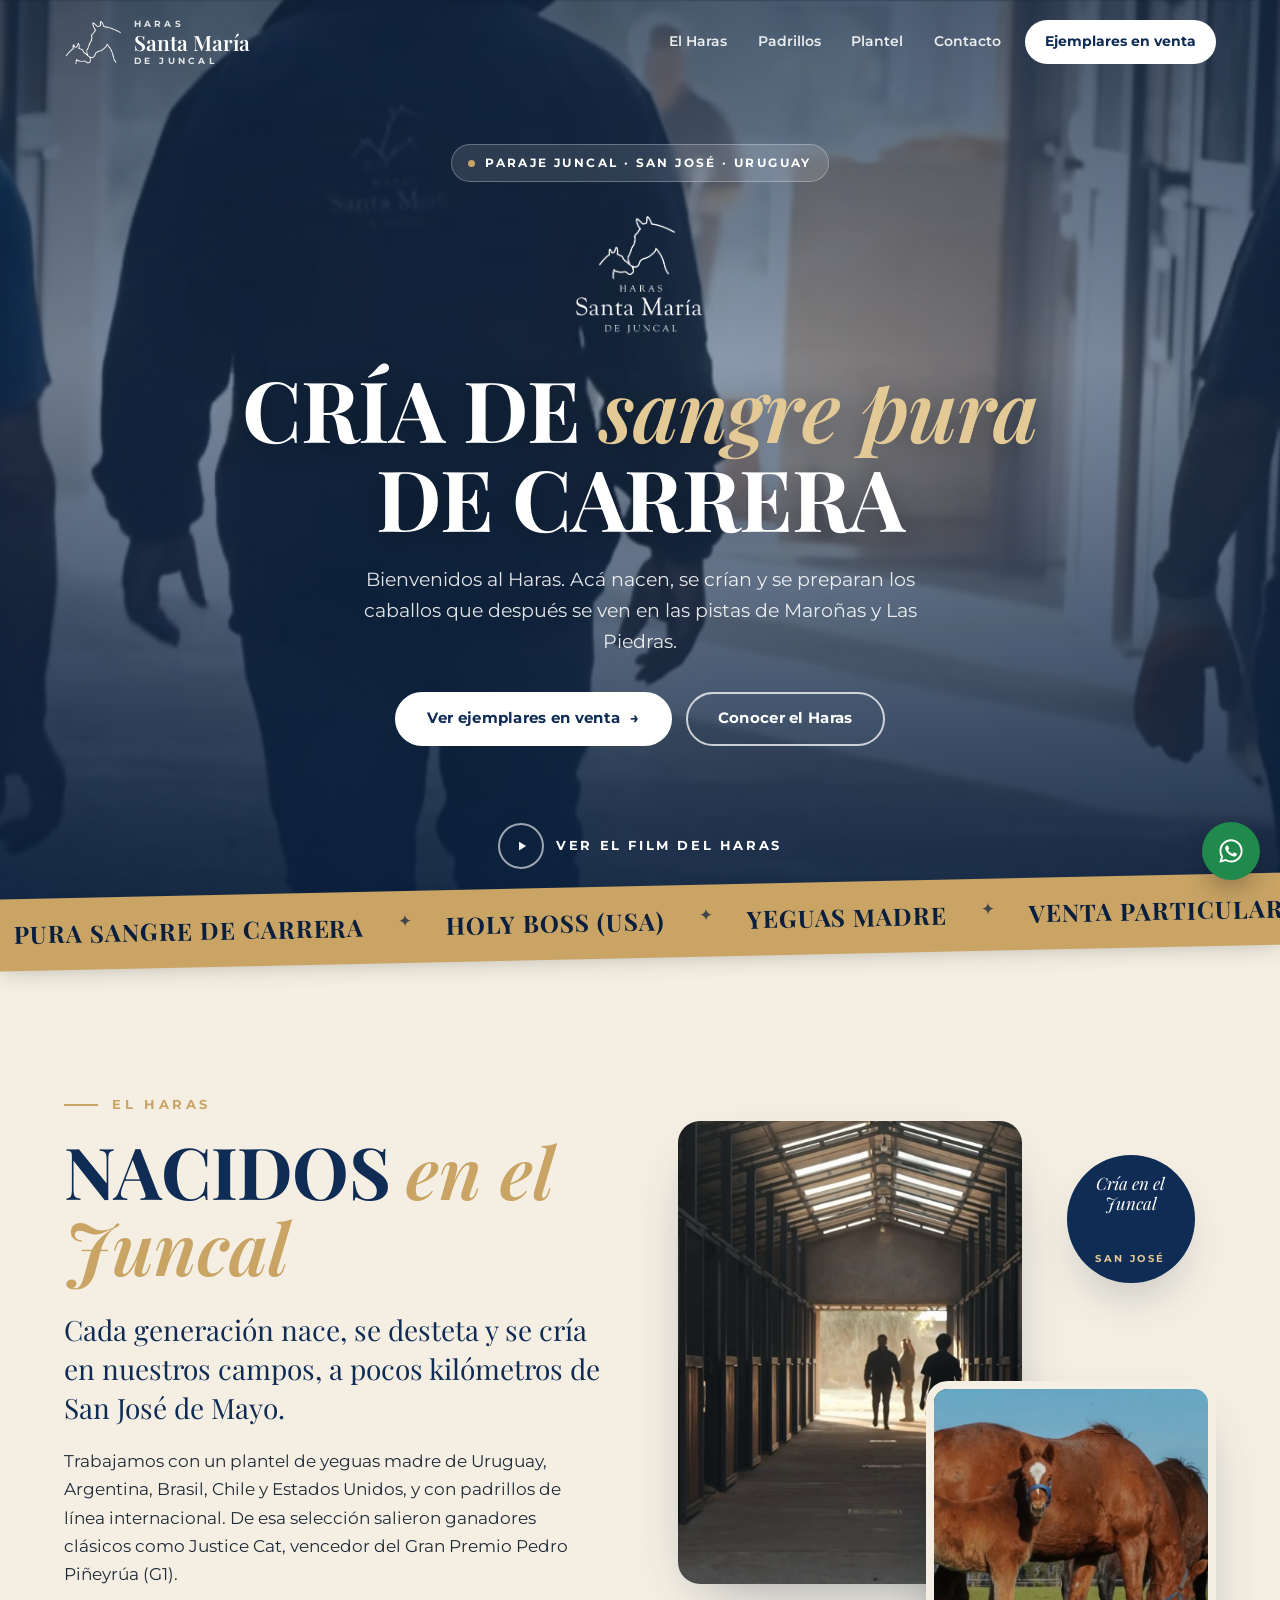
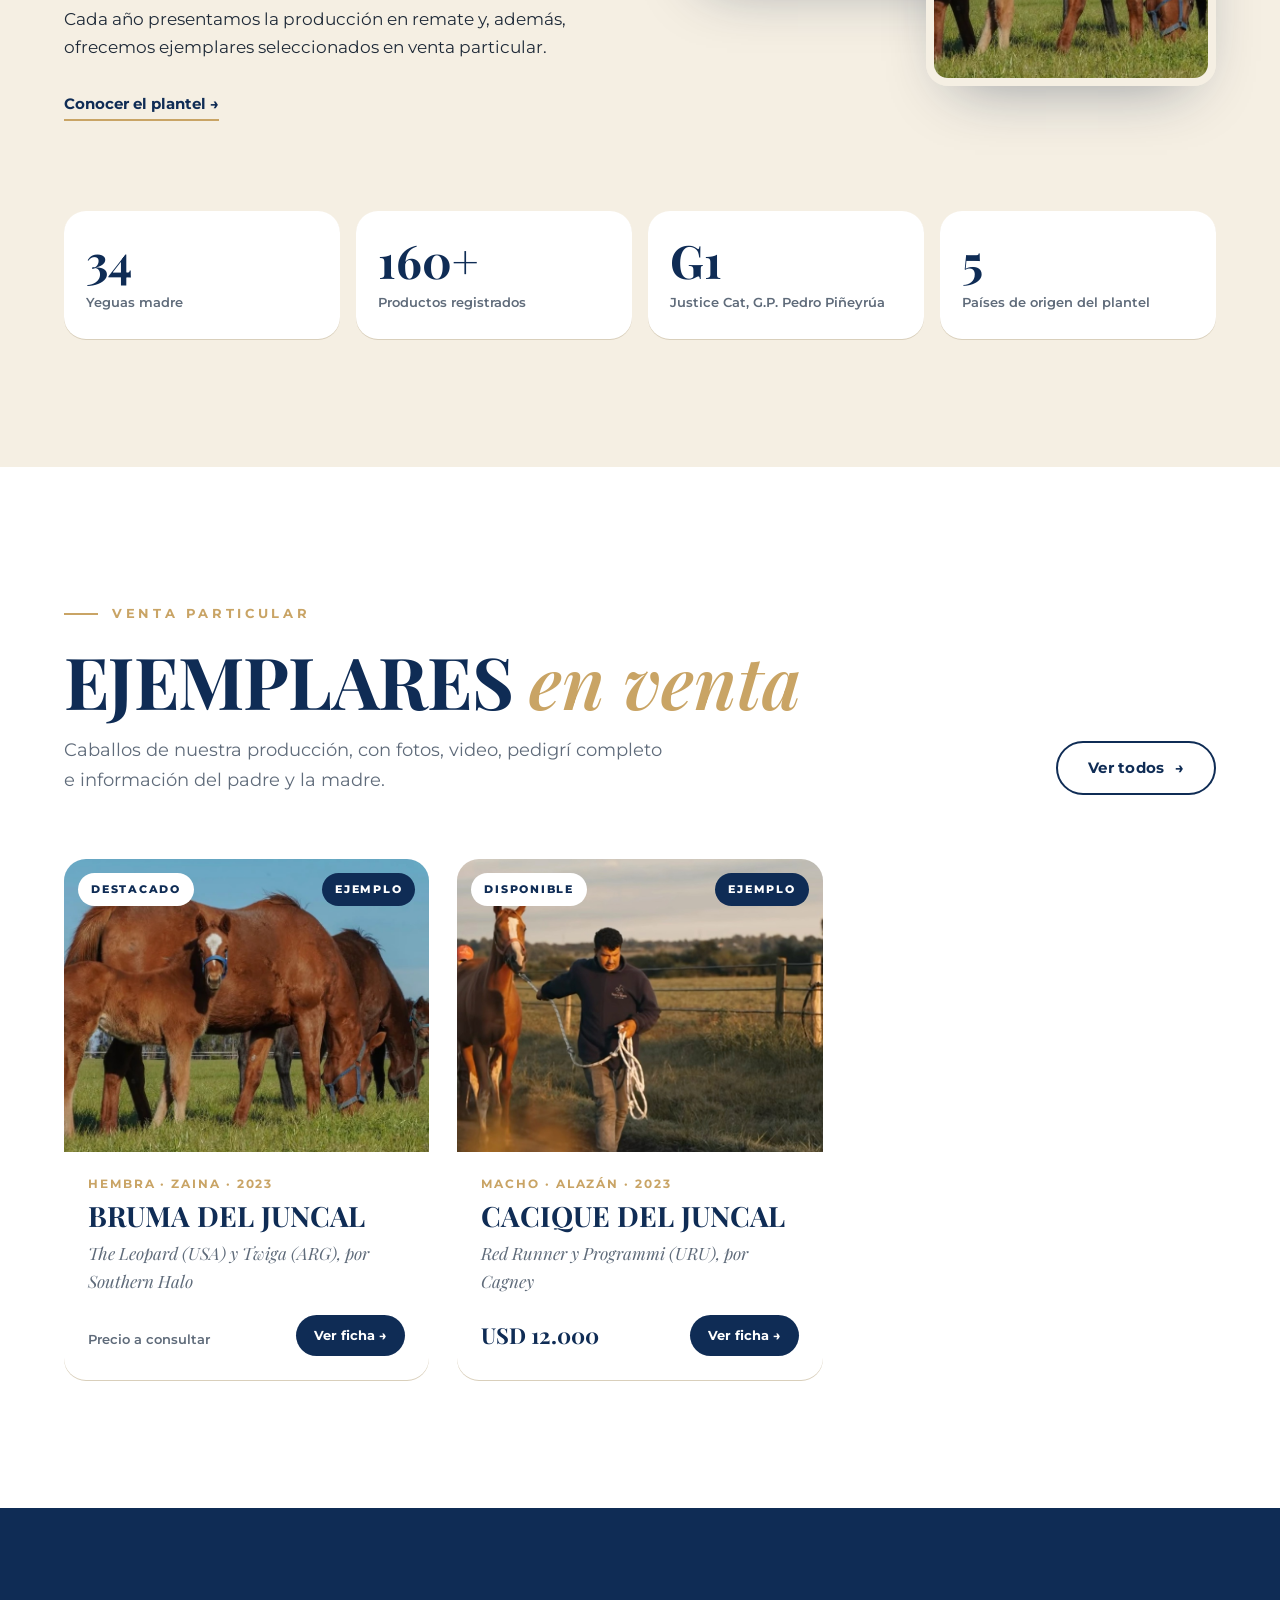
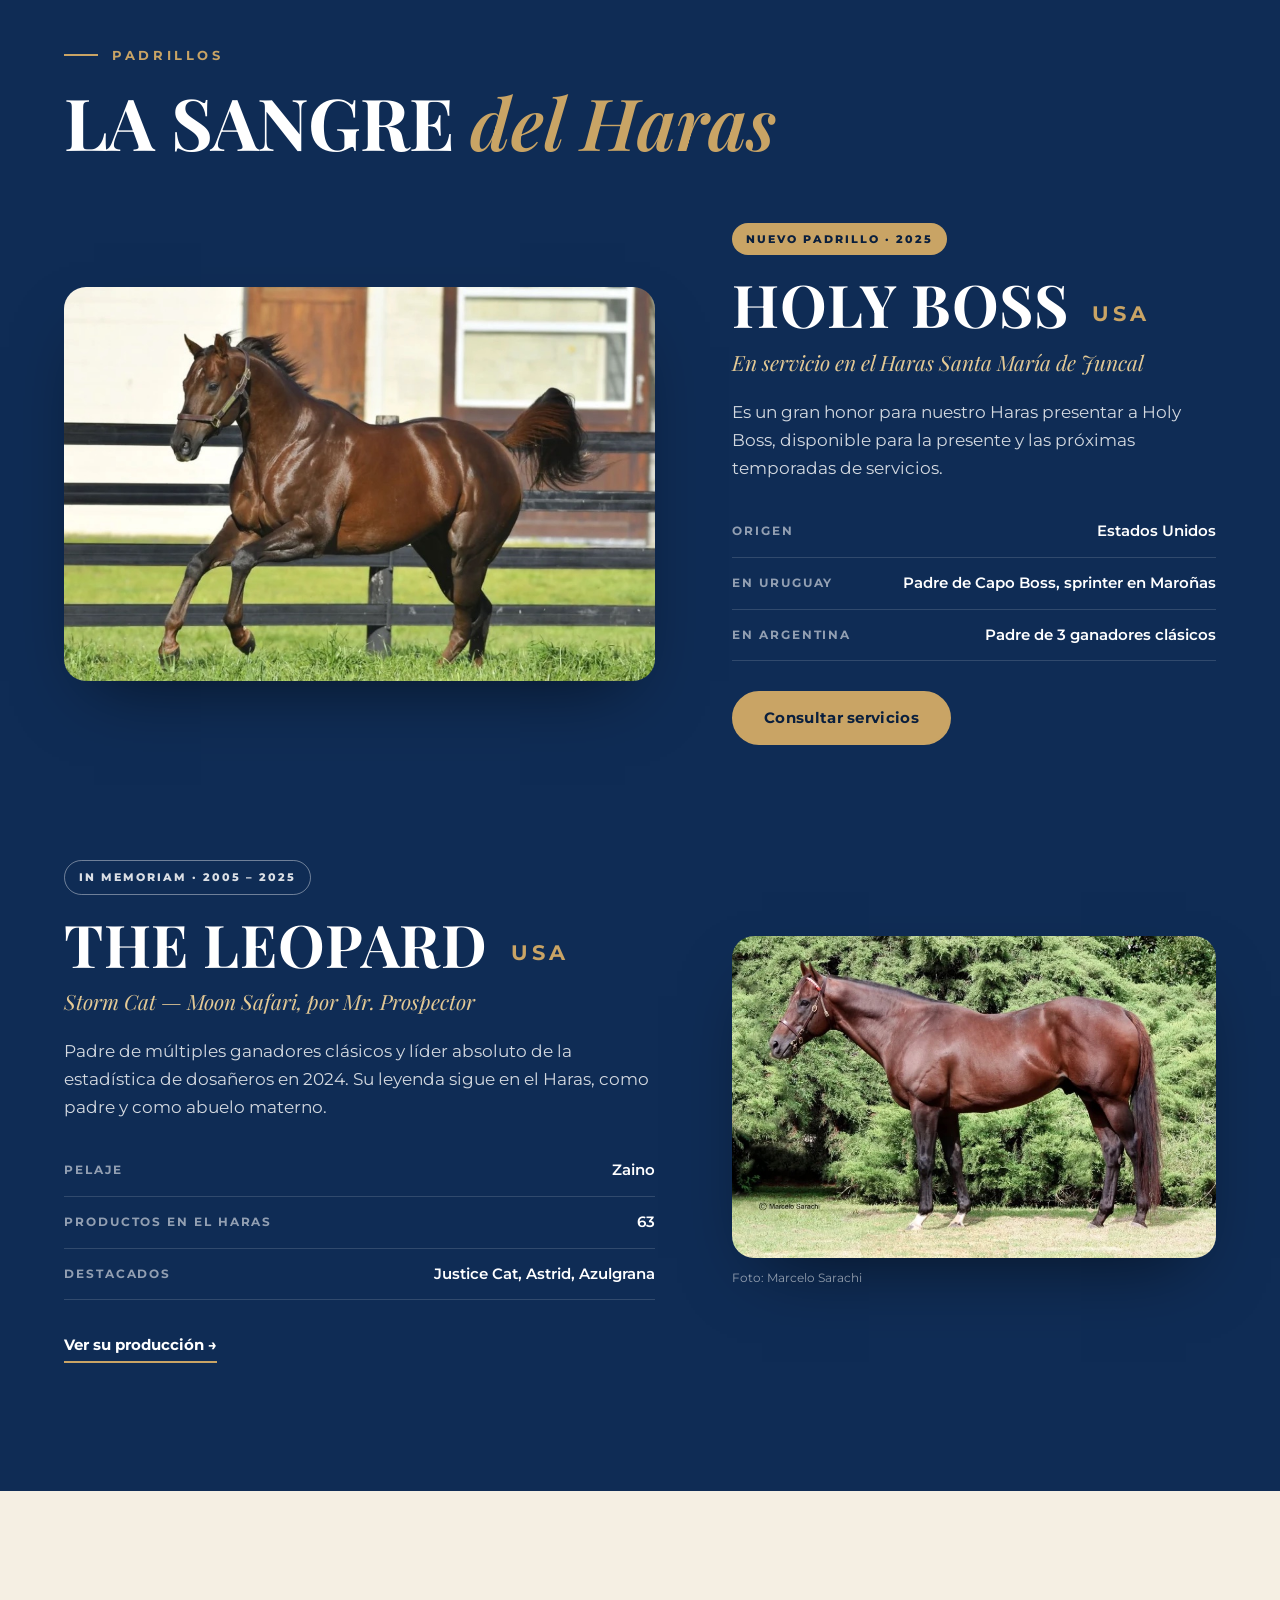
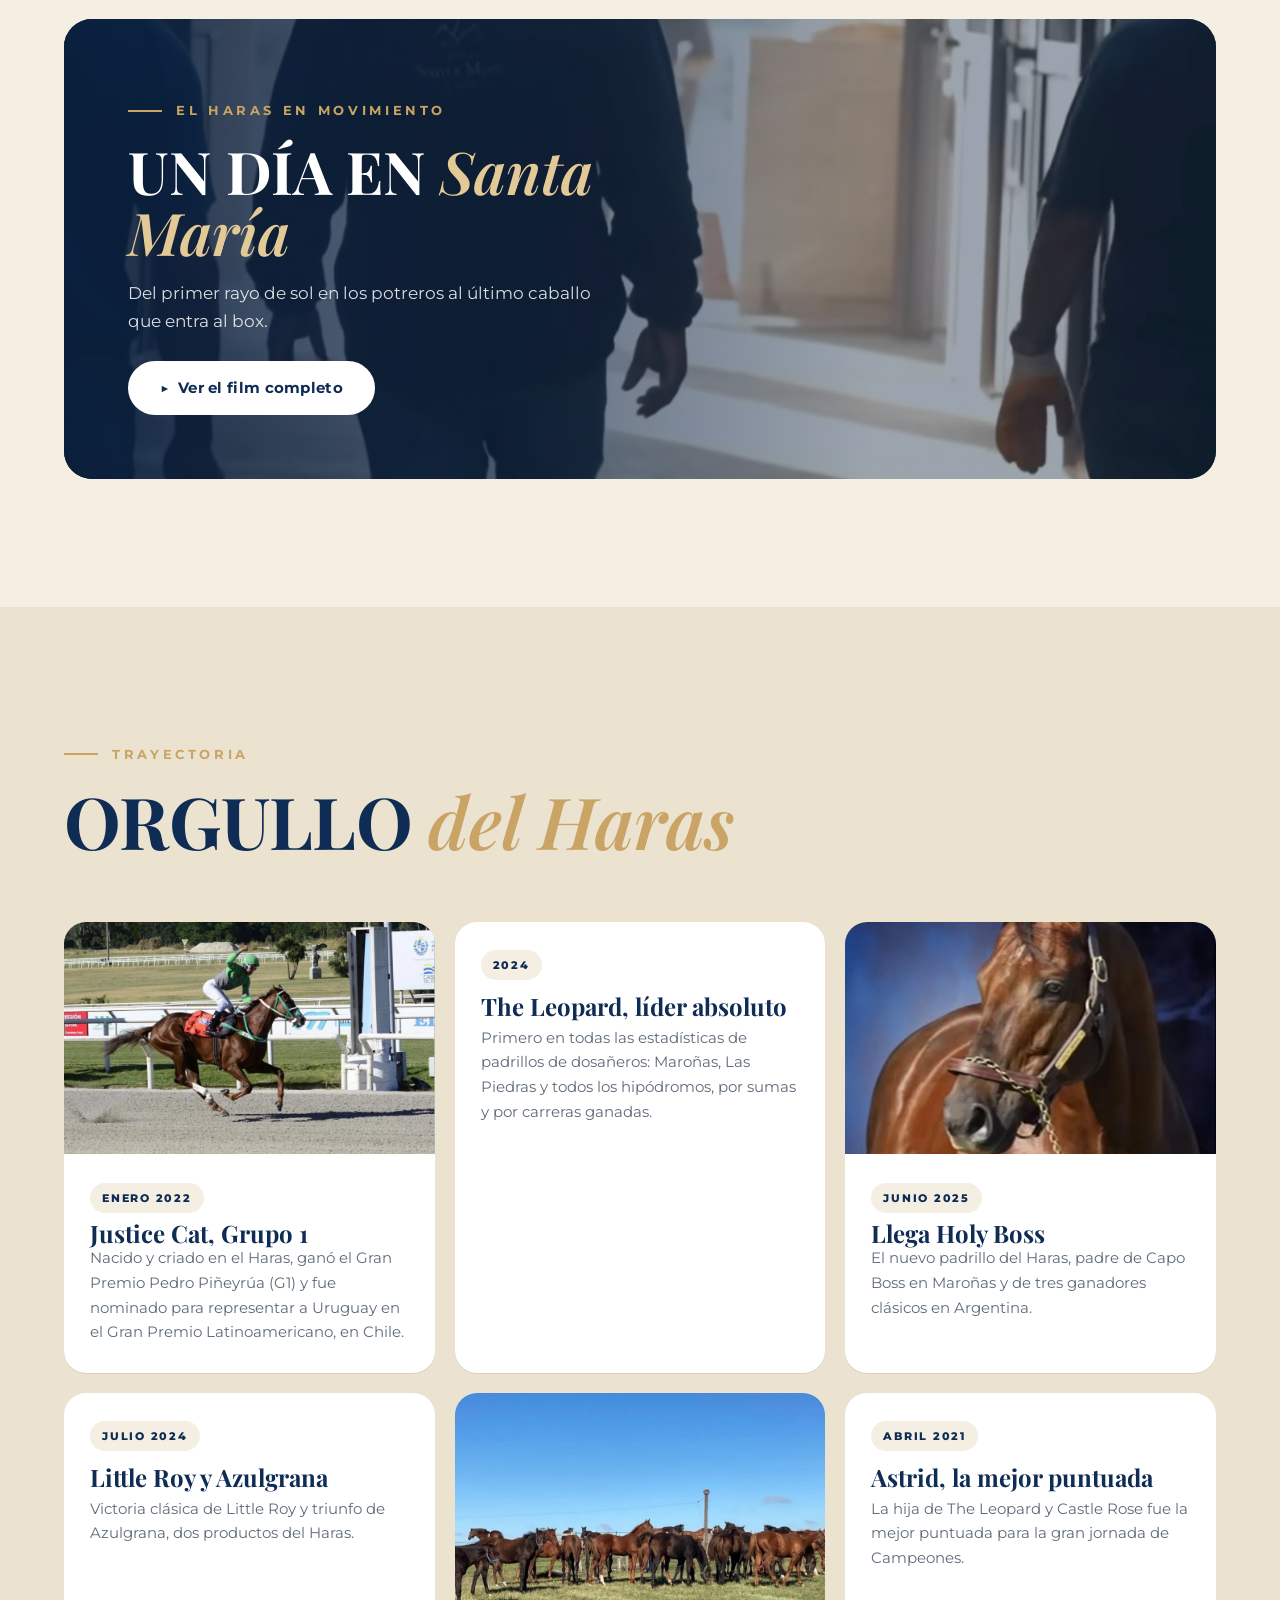
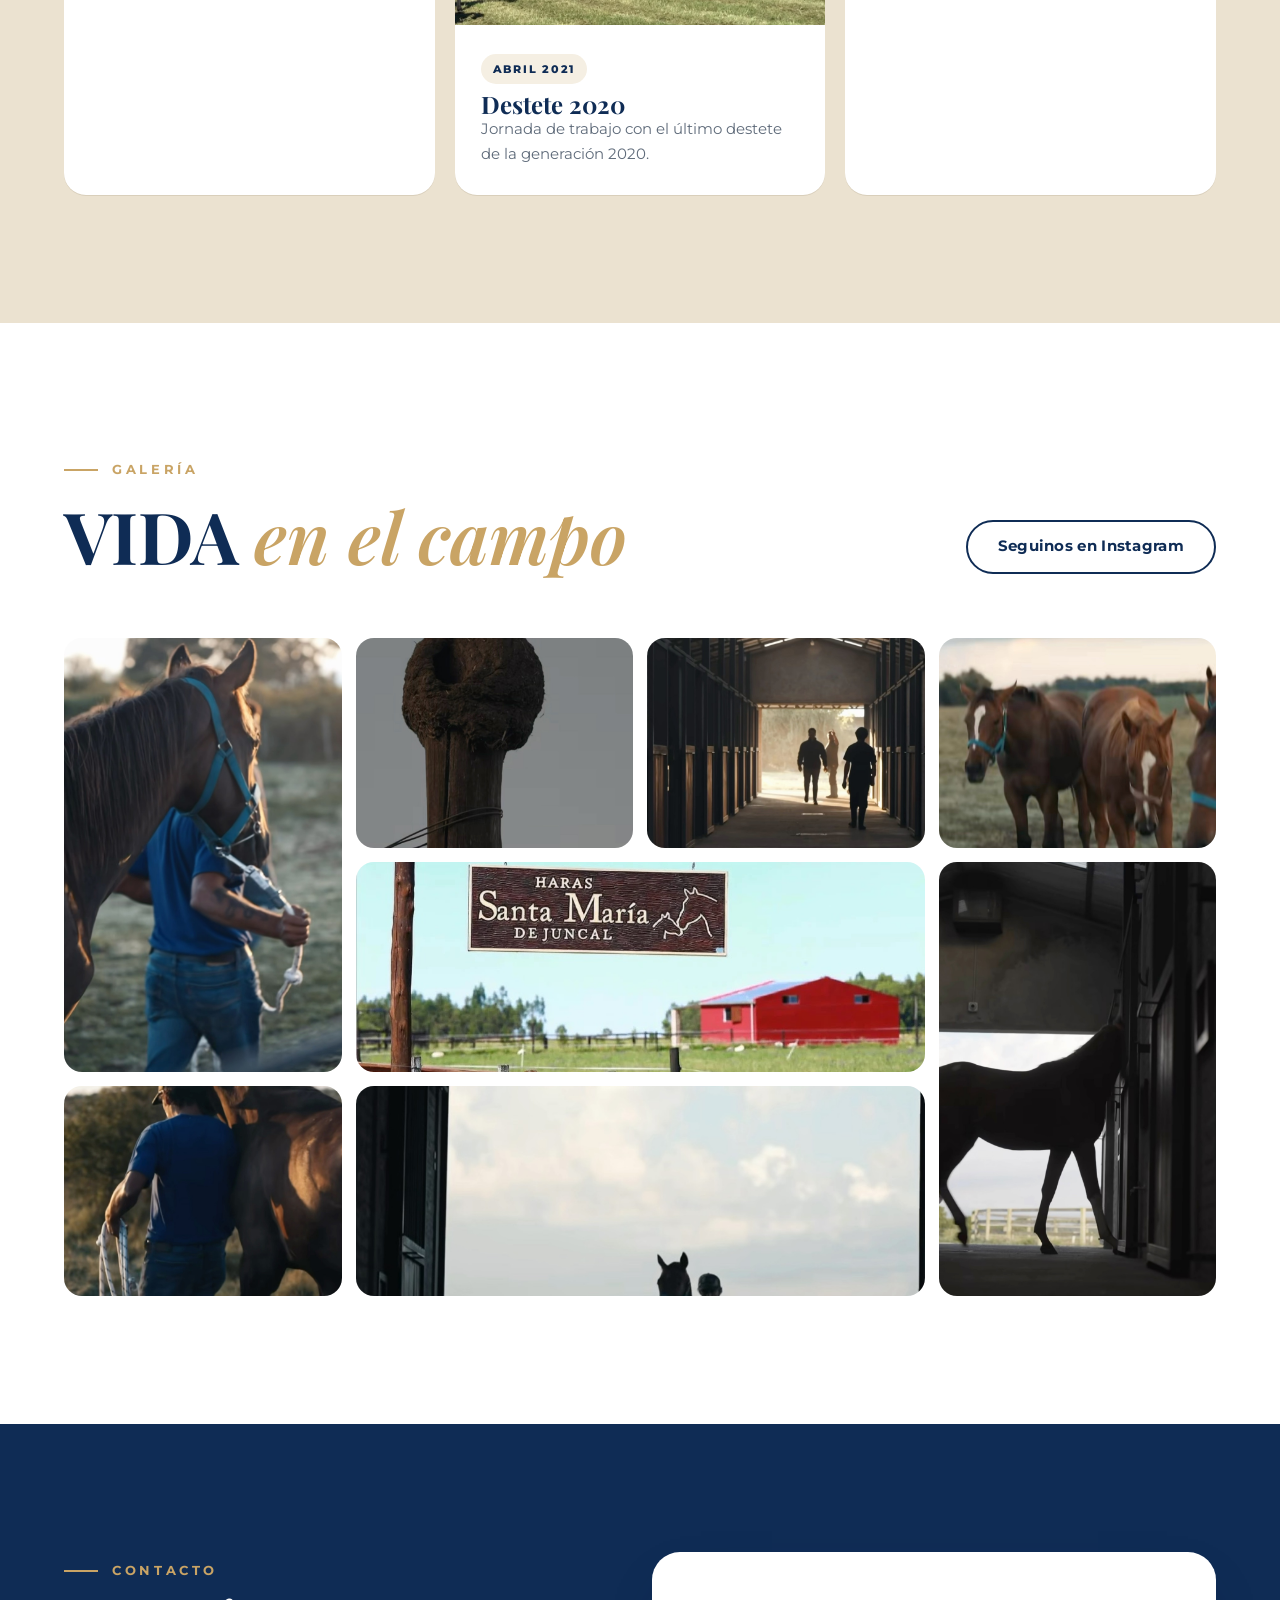
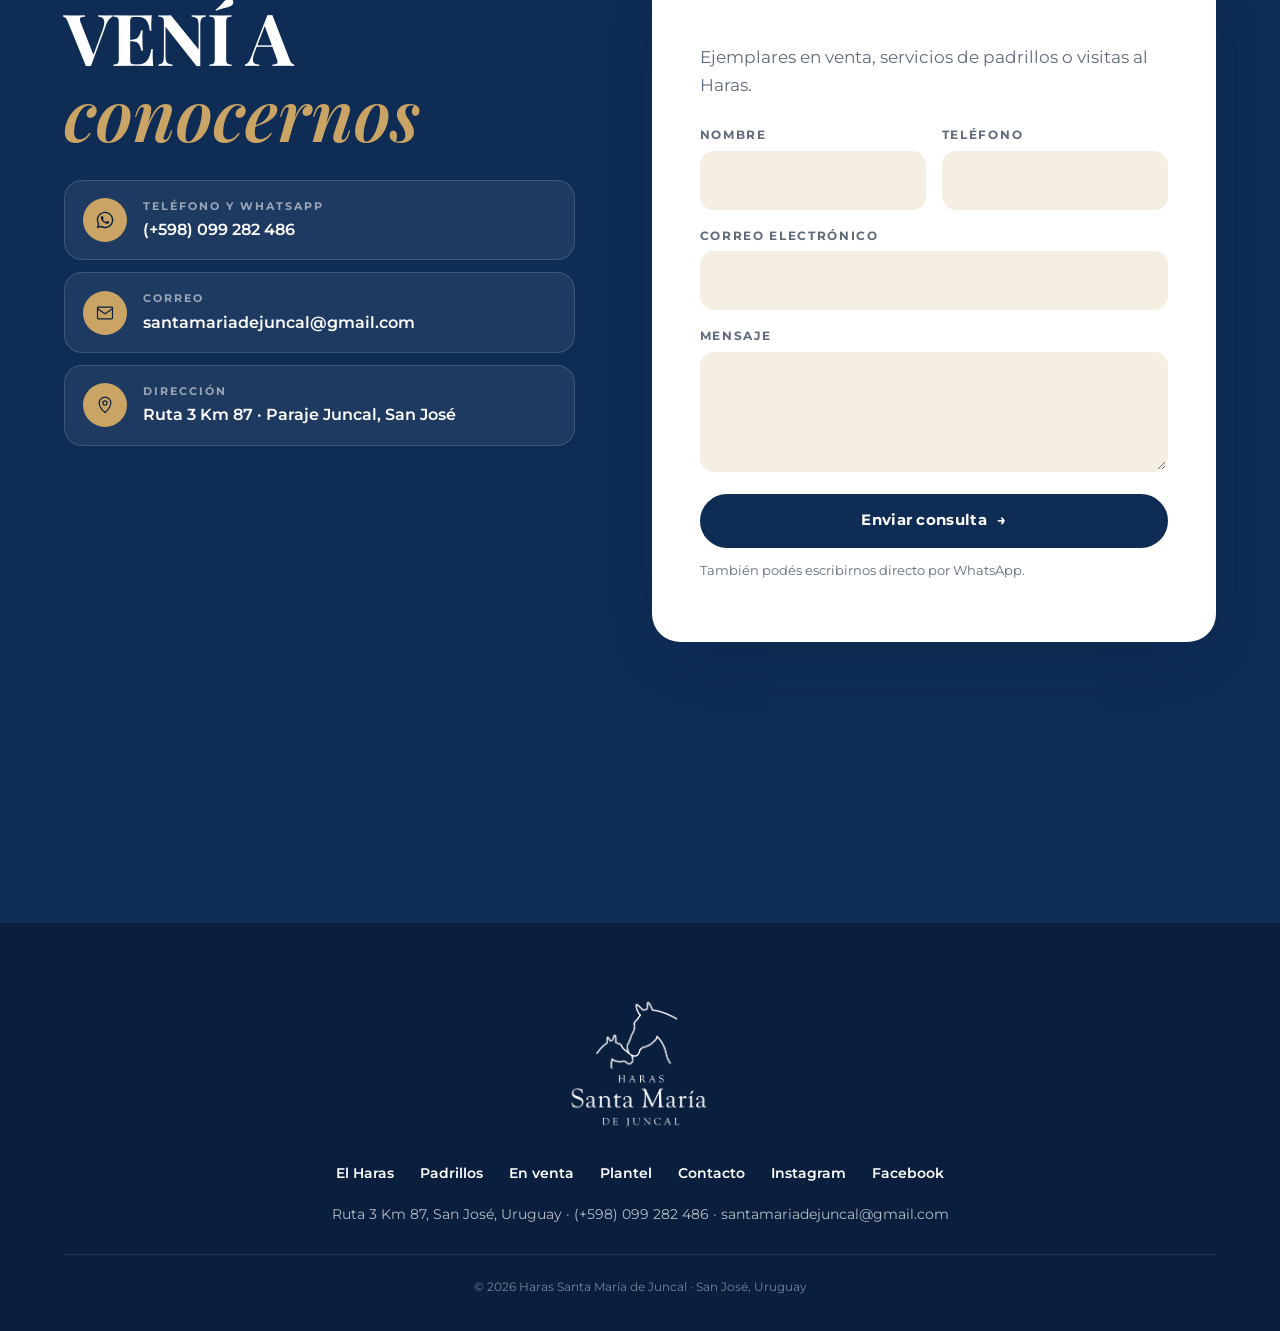
==== commit 2863d095: "Rediseño en estilo de la casa: bienvenida, video de fondo, azul dominante Co-Authored-By: Claude Opu" ====
--- a/index.html
+++ b/index.html
@@ -3,18 +3,18 @@
 <head>
 <meta charset="utf-8">
 <meta name="viewport" content="width=device-width, initial-scale=1, viewport-fit=cover">
-<title>Haras Santa María de Juncal · San José, Uruguay</title>
+<title>Haras Santa María de Juncal · Cría de sangre pura de carrera · San José, Uruguay</title>
 <meta name="description" content="Haras Santa María de Juncal: cría de caballos sangre pura de carrera en el paraje Juncal, San José de Mayo, Uruguay. Padrillos, yeguas madre, producción y ejemplares en venta particular.">
-<meta name="theme-color" content="#f4f1ea">
+<meta name="theme-color" content="#0f2c55">
 <meta property="og:type" content="website">
 <meta property="og:title" content="Haras Santa María de Juncal">
 <meta property="og:description" content="Cría de caballos sangre pura de carrera · San José, Uruguay.">
-<meta property="og:image" content="img/portera.jpg">
+<meta property="og:image" content="video/fondo.jpg">
 <link rel="icon" type="image/png" href="img/marca-azul.png">
 <link rel="apple-touch-icon" href="img/logo-small.png">
 <link rel="preconnect" href="https://fonts.googleapis.com">
 <link rel="preconnect" href="https://fonts.gstatic.com" crossorigin>
-<link href="https://fonts.googleapis.com/css2?family=EB+Garamond:ital,wght@0,400;0,500;0,600;1,400&display=swap" rel="stylesheet">
+<link href="https://fonts.googleapis.com/css2?family=Montserrat:wght@400;500;600;700;800&family=Playfair+Display:ital,wght@0,600;0,700;0,800;1,500;1,600&display=swap" rel="stylesheet">
 <link rel="stylesheet" href="css/estilos.css">
 <script type="application/ld+json">
 {
@@ -31,157 +31,192 @@
 </head>
 <body>
 
-<section class="portada" aria-label="El Haras en video">
-  <div class="contenedor">
-    <div class="triptico">
-      <figure><video muted playsinline loop preload="metadata" poster="video/panel-1.jpg" data-src="video/panel-1.mp4" aria-hidden="true"></video></figure>
-      <figure class="principal"><video muted playsinline loop preload="metadata" poster="video/panel-2.jpg" data-src="video/panel-2.mp4" aria-hidden="true"></video></figure>
-      <figure><video muted playsinline loop preload="metadata" poster="video/panel-3.jpg" data-src="video/panel-3.mp4" aria-hidden="true"></video></figure>
-    </div>
-    <div class="portada-pie">
-      <p class="lema">Cría de caballos sangre pura de carrera. <span>Paraje Juncal, San José, Uruguay.</span></p>
-      <button class="boton-film" type="button" data-film>Ver el film del Haras</button>
-    </div>
-  </div>
-</section>
-
-<section class="seccion sin-filete" id="haras">
-  <div class="contenedor columnas">
-    <span class="rotulo">El Haras</span>
-    <div class="texto-intro">
-      <p class="entrada">El Haras Santa María de Juncal cría caballos sangre pura de carrera en el paraje Juncal, a pocos kilómetros de San José de Mayo.</p>
-      <p>Cada generación nace, se desteta y se cría en el campo, al cuidado diario del personal del Haras. El plantel reúne yeguas madre de Uruguay, Argentina, Brasil, Chile y Estados Unidos. De su producción salieron ganadores clásicos como Justice Cat, vencedor del Gran Premio Pedro Piñeyrúa (G1).</p>
-      <p>La producción se presenta cada año en remate. Algunos ejemplares, además, se ofrecen en venta particular.</p>
-      <p style="margin-top:26px"><a class="enlace" href="plantel.html">Yeguas madre y producción</a></p>
-    </div>
-  </div>
-</section>
-
-<figure class="foto-ancha">
-  <img src="img/portera.jpg" alt="Cartel del Haras Santa María de Juncal en la portera" loading="lazy" width="2000" height="733">
-  <figcaption class="epigrafe">La portera del Haras, sobre la Ruta 3, kilómetro 87.</figcaption>
-</figure>
-
-<section class="seccion sin-filete" id="venta">
-  <div class="contenedor">
-    <div class="cabeza-seccion">
-      <div>
+<div class="bienvenida" id="bienvenida" aria-hidden="true">
+  <img src="img/logo-blanco.png" alt="">
+  <span class="linea-carga"></span>
+</div>
+
+<section class="portada" aria-label="Bienvenida">
+  <img class="poster" id="poster-portada" src="video/fondo.jpg" alt="">
+  <video id="video-portada" muted playsinline loop autoplay preload="auto" aria-hidden="true"></video>
+  <div class="portada-contenido">
+    <span class="pildora aparece"><span class="punto"></span>Paraje Juncal · San José · Uruguay</span>
+    <img class="portada-logo aparece d1" src="img/logo-blanco.png" alt="Haras Santa María de Juncal" width="630" height="600">
+    <h1 class="aparece d2">Cría de <em>sangre pura</em> de carrera</h1>
+    <p class="portada-bajada aparece d3">Bienvenidos al Haras. Acá nacen, se crían y se preparan los caballos que después se ven en las pistas de Maroñas y Las Piedras.</p>
+    <div class="portada-acciones aparece d4">
+      <a class="boton blanco" href="venta.html">Ver ejemplares en venta <span class="flecha">→</span></a>
+      <a class="boton contorno" href="#haras">Conocer el Haras</a>
+    </div>
+  </div>
+  <div class="portada-pie aparece d4">
+    <button class="boton-film" type="button" data-film><span class="play" data-icono="play"></span>Ver el film del Haras</button>
+  </div>
+</section>
+
+<div class="cinta" aria-hidden="true">
+  <div class="cinta-pista">
+    <span>Pura sangre de carrera</span><i>✦</i><span>Holy Boss (USA)</span><i>✦</i><span>Yeguas madre</span><i>✦</i><span>Venta particular</span><i>✦</i><span>Ruta 3 · Km 87</span><i>✦</i><span>San José · Uruguay</span><i>✦</i>
+    <span>Pura sangre de carrera</span><i>✦</i><span>Holy Boss (USA)</span><i>✦</i><span>Yeguas madre</span><i>✦</i><span>Venta particular</span><i>✦</i><span>Ruta 3 · Km 87</span><i>✦</i><span>San José · Uruguay</span><i>✦</i>
+  </div>
+</div>
+
+<section class="seccion" id="haras">
+  <div class="contenedor">
+    <div class="haras-grid">
+      <div class="haras-texto revela">
+        <span class="rotulo">El Haras</span>
+        <h2 class="titulo">Nacidos <em>en el Juncal</em></h2>
+        <p class="entrada">Cada generación nace, se desteta y se cría en nuestros campos, a pocos kilómetros de San José de Mayo.</p>
+        <p>Trabajamos con un plantel de yeguas madre de Uruguay, Argentina, Brasil, Chile y Estados Unidos, y con padrillos de línea internacional. De esa selección salieron ganadores clásicos como Justice Cat, vencedor del Gran Premio Pedro Piñeyrúa (G1).</p>
+        <p>Cada año presentamos la producción en remate y, además, ofrecemos ejemplares seleccionados en venta particular.</p>
+        <p style="margin-top:28px"><a class="enlace" href="plantel.html">Conocer el plantel →</a></p>
+      </div>
+      <div class="haras-fotos revela">
+        <img class="f1" src="img/v-galpon.jpg" alt="Galpón de boxes del Haras" loading="lazy">
+        <img class="f2" src="img/ig-yegua-potrillo.jpg" alt="Yegua con su potrillo" loading="lazy">
+        <div class="sello">Cría en el<br>Juncal<b>SAN JOSÉ</b></div>
+      </div>
+    </div>
+    <div class="cifras">
+      <div class="cifra revela"><strong>34</strong><span>Yeguas madre</span></div>
+      <div class="cifra revela"><strong>160+</strong><span>Productos registrados</span></div>
+      <div class="cifra revela"><strong>G1</strong><span>Justice Cat, G.P. Pedro Piñeyrúa</span></div>
+      <div class="cifra revela"><strong>5</strong><span>Países de origen del plantel</span></div>
+    </div>
+  </div>
+</section>
+
+<section class="seccion blanca" id="venta">
+  <div class="contenedor">
+    <div class="cabeza-seccion">
+      <div class="revela">
         <span class="rotulo">Venta particular</span>
-        <h2 class="titulo">Ejemplares en venta</h2>
-      </div>
-      <a class="enlace" href="venta.html" id="ver-todos">Ver todos</a>
+        <h2 class="titulo">Ejemplares <em>en venta</em></h2>
+        <p class="bajada">Caballos de nuestra producción, con fotos, video, pedigrí completo e información del padre y la madre.</p>
+      </div>
+      <a class="boton claro" href="venta.html" id="ver-todos">Ver todos <span class="flecha">→</span></a>
     </div>
     <div id="venta-destacados"><p class="cargando">Cargando…</p></div>
   </div>
 </section>
 
-<section class="seccion blanca" id="padrillos">
-  <div class="contenedor">
-    <div class="cabeza-seccion">
-      <div>
+<section class="seccion azul" id="padrillos">
+  <div class="contenedor">
+    <div class="cabeza-seccion">
+      <div class="revela">
         <span class="rotulo">Padrillos</span>
-        <h2 class="titulo">Padrillos del Haras</h2>
+        <h2 class="titulo">La sangre <em>del Haras</em></h2>
       </div>
     </div>
 
     <article class="padrillo">
-      <figure><img src="img/ig-holy-boss.jpg" alt="Holy Boss (USA)" loading="lazy"></figure>
-      <div>
-        <span class="estado-padrillo vers">En servicio desde 2025</span>
-        <h3 class="nombre">Holy Boss <small>(USA)</small></h3>
-        <p class="linea-sangre">Nuevo padrillo del Haras.</p>
-        <p class="nota">Llega para reemplazar a The Leopard. Estará disponible para la presente y las próximas temporadas de servicios.</p>
+      <figure class="revela"><img src="img/ig-holy-boss.jpg" alt="Holy Boss (USA) al galope" loading="lazy"></figure>
+      <div class="revela">
+        <span class="estado-padrillo">Nuevo padrillo · 2025</span>
+        <h3 class="nombre">Holy Boss <small>USA</small></h3>
+        <p class="linea-sangre">En servicio en el Haras Santa María de Juncal</p>
+        <p class="nota">Es un gran honor para nuestro Haras presentar a Holy Boss, disponible para la presente y las próximas temporadas de servicios.</p>
         <ul class="datos">
-          <li><span class="k">Origen</span><span class="puntos"></span><span class="v">Estados Unidos</span></li>
-          <li><span class="k">En Uruguay</span><span class="puntos"></span><span class="v">Padre de Capo Boss, sprinter en Maroñas</span></li>
-          <li><span class="k">En Argentina</span><span class="puntos"></span><span class="v">Padre de tres ganadores clásicos</span></li>
+          <li><span class="k">Origen</span><span class="v">Estados Unidos</span></li>
+          <li><span class="k">En Uruguay</span><span class="v">Padre de Capo Boss, sprinter en Maroñas</span></li>
+          <li><span class="k">En Argentina</span><span class="v">Padre de 3 ganadores clásicos</span></li>
         </ul>
-        <a class="enlace" href="#" data-wa="Hola, quisiera consultar por los servicios de Holy Boss.">Consultar servicios</a>
+        <a class="boton dorado" href="#" data-wa="Hola, quisiera consultar por los servicios de Holy Boss.">Consultar servicios</a>
       </div>
     </article>
 
-    <article class="padrillo">
-      <figure>
-        <img src="img/ig-the-leopard.jpg" alt="The Leopard (USA)" loading="lazy">
-        <figcaption class="epigrafe">Foto: Marcelo Sarachi.</figcaption>
-      </figure>
-      <div>
-        <span class="estado-padrillo vers">2005 – 2025</span>
-        <h3 class="nombre">The Leopard <small>(USA)</small></h3>
-        <p class="linea-sangre">Por Storm Cat y Moon Safari, por Mr. Prospector.</p>
-        <p class="nota">Padre de múltiples ganadores clásicos y líder de la estadística de padrillos de dosañeros en 2024. Su sangre sigue en el Haras a través de sus hijas, hoy yeguas madre.</p>
+    <article class="padrillo invertido">
+      <figure class="revela"><img src="img/ig-the-leopard.jpg" alt="The Leopard (USA)" loading="lazy"><figcaption>Foto: Marcelo Sarachi</figcaption></figure>
+      <div class="revela">
+        <span class="estado-padrillo memoria">In memoriam · 2005 – 2025</span>
+        <h3 class="nombre">The Leopard <small>USA</small></h3>
+        <p class="linea-sangre">Storm Cat — Moon Safari, por Mr. Prospector</p>
+        <p class="nota">Padre de múltiples ganadores clásicos y líder absoluto de la estadística de dosañeros en 2024. Su leyenda sigue en el Haras, como padre y como abuelo materno.</p>
         <ul class="datos">
-          <li><span class="k">Pelaje</span><span class="puntos"></span><span class="v">Zaino</span></li>
-          <li><span class="k">Productos en el Haras</span><span class="puntos"></span><span class="v">63</span></li>
-          <li><span class="k">Entre ellos</span><span class="puntos"></span><span class="v">Justice Cat, Astrid, Azulgrana</span></li>
+          <li><span class="k">Pelaje</span><span class="v">Zaino</span></li>
+          <li><span class="k">Productos en el Haras</span><span class="v">63</span></li>
+          <li><span class="k">Destacados</span><span class="v">Justice Cat, Astrid, Azulgrana</span></li>
         </ul>
-        <a class="enlace" href="plantel.html?padre=The%20Leopard#produccion">Ver su producción</a>
+        <a class="enlace" href="plantel.html?padre=The%20Leopard#produccion">Ver su producción →</a>
       </div>
     </article>
   </div>
 </section>
 
-<section class="seccion" id="trayectoria">
-  <div class="contenedor">
-    <div class="cabeza-seccion">
-      <div>
-        <span class="rotulo">Crónica</span>
-        <h2 class="titulo">Los últimos años</h2>
-      </div>
-    </div>
-    <div class="par-fotos">
-      <figure><img src="img/ig-justice-cat-carrera.jpg" alt="Justice Cat cruzando el disco en Maroñas" loading="lazy"><figcaption class="epigrafe">Justice Cat, criado en el Haras, en Maroñas.</figcaption></figure>
-      <figure><img src="img/ig-destete.jpg" alt="Potrillos de la generación 2020" loading="lazy"><figcaption class="epigrafe">Destete de la generación 2020.</figcaption></figure>
+<section class="seccion" id="film">
+  <div class="contenedor">
+    <div class="film-banda revela">
+      <video muted playsinline loop preload="none" data-src="video/fondo.mp4" poster="video/fondo.jpg" aria-hidden="true"></video>
+      <div class="contenido">
+        <span class="rotulo">El Haras en movimiento</span>
+        <h2>Un día en <em>Santa María</em></h2>
+        <p>Del primer rayo de sol en los potreros al último caballo que entra al box.</p>
+        <button class="boton blanco" type="button" data-film>▶&nbsp; Ver el film completo</button>
+      </div>
+    </div>
+  </div>
+</section>
+
+<section class="seccion crema-2" id="trayectoria">
+  <div class="contenedor">
+    <div class="cabeza-seccion">
+      <div class="revela">
+        <span class="rotulo">Trayectoria</span>
+        <h2 class="titulo">Orgullo <em>del Haras</em></h2>
+      </div>
     </div>
     <ol class="cronica">
-      <li><span class="fecha">Junio de 2025</span><div><h3>Llega Holy Boss</h3><p>El nuevo padrillo del Haras, padre de Capo Boss en Maroñas y de tres ganadores clásicos en Argentina.</p></div></li>
-      <li><span class="fecha">Enero de 2025</span><div><h3>Despedida de The Leopard</h3><p>Muere el padrillo del Haras. Su línea continúa en sus hijas, que hoy son yeguas madre.</p></div></li>
-      <li><span class="fecha">Julio de 2024</span><div><h3>Little Roy y Azulgrana</h3><p>Victoria clásica de Little Roy y triunfo de Azulgrana, ambos productos del Haras.</p></div></li>
-      <li><span class="fecha">2024</span><div><h3>The Leopard, primero entre dosañeros</h3><p>Lideró la estadística de padrillos de dosañeros en Maroñas, en Las Piedras y en todos los hipódromos, por sumas y por carreras ganadas.</p></div></li>
-      <li><span class="fecha">Enero de 2022</span><div><h3>Justice Cat, ganador de Grupo 1</h3><p>Ganó el Gran Premio Pedro Piñeyrúa (G1) y fue nominado por Maroñas para representar a Uruguay en el Gran Premio Latinoamericano, en Chile.</p></div></li>
-      <li><span class="fecha">Abril de 2021</span><div><h3>Astrid, la mejor puntuada</h3><p>La hija de The Leopard y Castle Rose llegó como la mejor puntuada a la jornada de Campeones.</p></div></li>
+      <li class="con-foto revela"><img src="img/ig-justice-cat-carrera.jpg" alt="Justice Cat ganando en Maroñas" loading="lazy"><div><span class="fecha">Enero 2022</span><h3>Justice Cat, Grupo 1</h3><p>Nacido y criado en el Haras, ganó el Gran Premio Pedro Piñeyrúa (G1) y fue nominado para representar a Uruguay en el Gran Premio Latinoamericano, en Chile.</p></div></li>
+      <li class="revela"><span class="fecha">2024</span><h3>The Leopard, líder absoluto</h3><p>Primero en todas las estadísticas de padrillos de dosañeros: Maroñas, Las Piedras y todos los hipódromos, por sumas y por carreras ganadas.</p></li>
+      <li class="con-foto revela"><img src="img/ig-holy-boss-retrato.jpg" alt="Holy Boss (USA)" loading="lazy" style="object-position:50% 25%"><div><span class="fecha">Junio 2025</span><h3>Llega Holy Boss</h3><p>El nuevo padrillo del Haras, padre de Capo Boss en Maroñas y de tres ganadores clásicos en Argentina.</p></div></li>
+      <li class="revela"><span class="fecha">Julio 2024</span><h3>Little Roy y Azulgrana</h3><p>Victoria clásica de Little Roy y triunfo de Azulgrana, dos productos del Haras.</p></li>
+      <li class="con-foto revela"><img src="img/ig-destete.jpg" alt="Destete de la generación 2020" loading="lazy"><div><span class="fecha">Abril 2021</span><h3>Destete 2020</h3><p>Jornada de trabajo con el último destete de la generación 2020.</p></div></li>
+      <li class="revela"><span class="fecha">Abril 2021</span><h3>Astrid, la mejor puntuada</h3><p>La hija de The Leopard y Castle Rose fue la mejor puntuada para la gran jornada de Campeones.</p></li>
     </ol>
   </div>
 </section>
 
-<section class="seccion" id="galeria">
-  <div class="contenedor">
-    <div class="cabeza-seccion">
-      <div>
+<section class="seccion blanca" id="galeria">
+  <div class="contenedor">
+    <div class="cabeza-seccion">
+      <div class="revela">
         <span class="rotulo">Galería</span>
-        <h2 class="titulo">En el campo</h2>
-      </div>
-      <a class="enlace" href="https://www.instagram.com/harassantamariadejuncal/" target="_blank" rel="noopener">Instagram</a>
-    </div>
-    <div class="galeria">
+        <h2 class="titulo">Vida <em>en el campo</em></h2>
+      </div>
+      <a class="boton claro" href="https://www.instagram.com/harassantamariadejuncal/" target="_blank" rel="noopener">Seguinos en Instagram</a>
+    </div>
+    <div class="galeria revela">
       <figure><img src="img/v-luz-dorada.jpg" alt="Cuidador con un caballo al amanecer" loading="lazy"></figure>
+      <figure><img src="img/v-hornero.jpg" alt="Nido de hornero en un poste" loading="lazy"></figure>
       <figure><img src="img/v-galpon.jpg" alt="Galpón de boxes" loading="lazy"></figure>
-      <figure><img src="img/ig-yegua-potrillo.jpg" alt="Yegua con su potrillo" loading="lazy"></figure>
+      <figure><img src="img/ig-portera.jpg" alt="Portera del Haras" loading="lazy"></figure>
+      <figure><img src="img/v-potrillos.jpg" alt="Potrillos en el potrero" loading="lazy"></figure>
       <figure><img src="img/v-silueta.jpg" alt="Caballo saliendo del galpón" loading="lazy"></figure>
-      <figure><img src="img/v-potrillos.jpg" alt="Potrillos en el potrero" loading="lazy"></figure>
-      <figure><img src="img/v-hornero.jpg" alt="Nido de hornero en un poste del Haras" loading="lazy"></figure>
-    </div>
-  </div>
-</section>
-
-<section class="seccion blanca" id="contacto">
+      <figure><img src="img/v-cuidador.jpg" alt="Cuidador con un caballo" loading="lazy"></figure>
+      <figure><img src="img/v-porton.jpg" alt="Portón del galpón" loading="lazy"></figure>
+    </div>
+  </div>
+</section>
+
+<section class="seccion azul" id="contacto">
   <div class="contenedor contacto-grid">
-    <div>
+    <div class="revela">
       <span class="rotulo">Contacto</span>
-      <h2 class="titulo" style="margin-bottom:30px">Visitas y consultas</h2>
+      <h2 class="titulo">Vení a <em>conocernos</em></h2>
       <ul class="datos-contacto">
-        <li><small>Teléfono y WhatsApp</small><a href="#" data-wa>(+598) 099 282 486</a></li>
-        <li><small>Correo</small><a href="mailto:santamariadejuncal@gmail.com">santamariadejuncal@gmail.com</a></li>
-        <li><small>Dirección</small><span>Ruta 3, kilómetro 87. Paraje Juncal, San José.</span></li>
+        <li><span class="ico" data-icono="whatsapp"></span><div><small>Teléfono y WhatsApp</small><a href="#" data-wa>(+598) 099 282 486</a></div></li>
+        <li><span class="ico" data-icono="mail"></span><div><small>Correo</small><a href="mailto:santamariadejuncal@gmail.com">santamariadejuncal@gmail.com</a></div></li>
+        <li><span class="ico" data-icono="lugar"></span><div><small>Dirección</small><span>Ruta 3 Km 87 · Paraje Juncal, San José</span></div></li>
       </ul>
       <div class="mapa">
         <iframe title="Ubicación del Haras Santa María de Juncal" loading="lazy" referrerpolicy="no-referrer-when-downgrade"
           src="https://maps.google.com/maps?q=-34.386272,-56.777203&amp;z=13&amp;output=embed"></iframe>
       </div>
     </div>
-    <form class="formulario" id="form-contacto" novalidate>
-      <h3>Escríbanos</h3>
-      <p>Por ejemplares en venta, servicios de padrillos o para coordinar una visita.</p>
+    <form class="formulario revela" id="form-contacto" novalidate>
+      <h3>Escribinos</h3>
+      <p>Ejemplares en venta, servicios de padrillos o visitas al Haras.</p>
       <div class="campos">
         <div class="campo"><label for="c-nombre">Nombre</label><input id="c-nombre" name="nombre" required autocomplete="name"></div>
         <div class="campo"><label for="c-tel">Teléfono</label><input id="c-tel" name="telefono" type="tel" autocomplete="tel"></div>
@@ -189,8 +224,8 @@
         <div class="campo completo"><label for="c-msj">Mensaje</label><textarea id="c-msj" name="mensaje" required></textarea></div>
       </div>
       <input name="web" class="oculto" tabindex="-1" autocomplete="off" aria-hidden="true">
-      <button class="boton" type="submit">Enviar</button>
-      <p class="nota">O por WhatsApp al (+598) 099 282 486.</p>
+      <button class="boton ancho" type="submit">Enviar consulta <span class="flecha">→</span></button>
+      <p class="nota">También podés escribirnos directo por WhatsApp.</p>
       <div class="mensaje-ok" role="status"></div>
     </form>
   </div>
@@ -201,24 +236,39 @@
 <script>
 (function () {
   const H = window.Haras;
-  H.encabezado("");
+  H.encabezado("", true);
   H.pie();
 
-  document.querySelectorAll("[data-wa]").forEach((a) => {
-    a.href = H.waLink(a.dataset.wa || undefined);
-    a.target = "_blank"; a.rel = "noopener";
-  });
+  document.querySelectorAll("[data-icono]").forEach((el) => { el.innerHTML = H.ICONOS[el.dataset.icono] || ""; });
+  document.querySelectorAll("[data-wa]").forEach((a) => { a.href = H.waLink(a.dataset.wa || undefined); a.target = "_blank"; a.rel = "noopener"; });
   document.querySelectorAll("[data-film]").forEach((b) => b.addEventListener("click", H.abrirFilm));
 
-  /* Tríptico: en el celular solo se carga el panel del medio */
+  /* Bienvenida: una vez por visita */
+  const bien = document.getElementById("bienvenida");
+  let vista = false;
+  try { vista = sessionStorage.getItem("haras-bienvenida") === "1"; sessionStorage.setItem("haras-bienvenida", "1"); } catch (e) {}
+  if (vista || window.matchMedia("(prefers-reduced-motion: reduce)").matches) bien.remove();
+  else {
+    document.body.classList.add("esperando");
+    setTimeout(() => { bien.classList.add("fuera"); document.body.classList.remove("esperando"); }, 1700);
+    setTimeout(() => bien.remove(), 2900);
+  }
+
+  /* Video de fondo: horizontal en computadora, vertical en el celular */
+  const v = document.getElementById("video-portada");
+  const movil = window.matchMedia("(max-width: 760px)").matches;
   const ahorro = navigator.connection && navigator.connection.saveData;
-  const movil = window.matchMedia("(max-width: 760px)").matches;
-  document.querySelectorAll(".triptico figure").forEach((f) => {
-    if (ahorro || (movil && !f.classList.contains("principal"))) return;
-    const v = f.querySelector("video");
-    v.src = v.dataset.src;
+  if (movil) document.getElementById("poster-portada").src = "video/fondo-movil.jpg";
+  if (!ahorro) {
+    v.src = movil ? "video/fondo-movil.mp4" : "video/fondo.mp4";
     const p = v.play(); if (p && p.catch) p.catch(() => {});
-  });
+  }
+
+  /* Video de la banda del film: arranca cuando se ve */
+  const banda = document.querySelector(".film-banda video");
+  if (!ahorro && "IntersectionObserver" in window) {
+    new IntersectionObserver((en, o) => { if (en[0].isIntersecting) { banda.src = movil ? "video/fondo-movil.mp4" : banda.dataset.src; banda.play().catch(() => {}); o.disconnect(); } }, { rootMargin: "200px" }).observe(banda);
+  }
 
   document.querySelectorAll(".galeria figure").forEach((f) => f.addEventListener("click", () => {
     const img = f.querySelector("img");
@@ -235,9 +285,11 @@
       const orden = disponibles.slice().sort((a, b) => (String(b.destacado) === "true") - (String(a.destacado) === "true"));
       cont.innerHTML = '<div class="grilla-venta">' + orden.slice(0, 3).map(H.tarjetaVenta).join("") + '</div>';
     }
+    H.animar(cont);
   });
 
   H.conectarFormulario(document.getElementById("form-contacto"));
+  H.animar();
 })();
 </script>
 </body>
--- a/css/estilos.css
+++ b/css/estilos.css
@@ -1,377 +1,465 @@
 /* ===================================================================
    Haras Santa María de Juncal
-   Lenguaje gráfico: catálogo de remate de pura sangre.
-   Una sola familia tipográfica (EB Garamond), papel, tinta y filetes.
+   Azul Santa María + crema + dorado. Playfair Display + Montserrat.
    =================================================================== */
 
 :root {
-  --papel: #f4f1ea;
-  --papel-2: #ebe6db;
-  --blanco: #fbfaf6;
-  --tinta: #1c2833;
-  --texto: #2a2c2e;
-  --suave: #6e695f;
-  --linea: #d3cbbb;
-  --linea-fuerte: #a99f8c;
-  --bronce: #6f4e2e;
-  --verde: #3c5a3c;
-  --rojo: #8c3a2b;
-
-  --serif: "EB Garamond", Garamond, "Times New Roman", serif;
-  --sans: "EB Garamond", Garamond, "Times New Roman", serif;
-
-  --ancho: 1200px;
-  --gutter: clamp(20px, 4vw, 40px);
-  --sombra: 0 1px 0 rgba(0,0,0,.04);
+  --azul: #0f2c55;
+  --azul-2: #163a6b;
+  --azul-osc: #0a1f3d;
+  --crema: #f5efe3;
+  --crema-2: #ebe2d0;
+  --dorado: #c9a465;
+  --dorado-claro: #e3c995;
+  --blanco: #ffffff;
+
+  /* nombres que usa el panel */
+  --papel: var(--crema);
+  --papel-2: var(--crema-2);
+  --tinta: var(--azul);
+  --texto: #1f2a38;
+  --suave: #5f6b7a;
+  --linea: #d9cfbb;
+  --linea-fuerte: #b8ab92;
+  --bronce: #a8833f;
+  --verde: #2f6b45;
+  --rojo: #9b3a2c;
+
+  --display: "Playfair Display", Georgia, serif;
+  --serif: "Playfair Display", Georgia, serif;
+  --sans: "Montserrat", "Helvetica Neue", Arial, sans-serif;
+
+  --ancho: 1240px;
+  --gutter: clamp(20px, 4vw, 44px);
+  --radio: 22px;
+  --sombra: 0 24px 60px -28px rgba(10, 31, 61, .45);
+  --ease: cubic-bezier(.2, .8, .2, 1);
 }
 
 *, *::before, *::after { box-sizing: border-box; }
-html { -webkit-text-size-adjust: 100%; }
-body {
-  margin: 0;
-  background: var(--papel);
-  color: var(--texto);
-  font-family: var(--serif);
-  font-size: 20px;
-  line-height: 1.55;
-  font-variant-numeric: oldstyle-nums;
-  -webkit-font-smoothing: antialiased;
-  text-rendering: optimizeLegibility;
-}
+html { overflow-x: clip; -webkit-text-size-adjust: 100%; scroll-behavior: smooth; scroll-padding-top: 90px; }
+body { margin: 0; background: var(--crema); color: var(--texto); font-family: var(--sans); font-size: 17px; line-height: 1.65; -webkit-font-smoothing: antialiased; overflow-x: hidden; }
 img, video, iframe { display: block; max-width: 100%; }
 img { height: auto; }
 a { color: inherit; text-decoration: none; }
 button { font: inherit; color: inherit; cursor: pointer; }
-::selection { background: var(--tinta); color: var(--papel); }
-
-h1, h2, h3, h4 { font-family: var(--serif); font-weight: 400; color: var(--tinta); margin: 0; line-height: 1.12; }
-p { margin: 0 0 .9em; }
+::selection { background: var(--azul); color: #fff; }
+h1, h2, h3, h4 { font-family: var(--display); font-weight: 700; color: var(--azul); margin: 0; line-height: 1.05; }
+p { margin: 0 0 1em; }
 p:last-child { margin-bottom: 0; }
-
 .contenedor { width: 100%; max-width: var(--ancho); margin: 0 auto; padding: 0 var(--gutter); }
 .oculto { display: none !important; }
 .sr { position: absolute; width: 1px; height: 1px; overflow: hidden; clip: rect(0 0 0 0); white-space: nowrap; }
 
-/* Versalitas: el recurso tipográfico de los catálogos */
-.vers, .rotulo, .nav a, .meta, .boton, .enlace {
-  font-variant-caps: all-small-caps;
-  letter-spacing: .09em;
-}
-.rotulo { display: block; font-size: 21px; color: var(--suave); margin-bottom: 18px; }
-.nombre { text-transform: uppercase; letter-spacing: .045em; font-variant-numeric: lining-nums; }
-.nombre small { font-size: .62em; letter-spacing: .06em; color: var(--suave); vertical-align: .12em; margin-left: .25em; }
-
-/* ---------- Botones y enlaces ---------- */
+/* ---------- Tipografía de la casa ---------- */
+.rotulo {
+  display: inline-flex; align-items: center; gap: 14px;
+  font-family: var(--sans); font-size: 13px; font-weight: 700; letter-spacing: .28em; text-transform: uppercase;
+  color: var(--dorado); margin-bottom: 18px;
+}
+.rotulo::before { content: ""; width: 34px; height: 2px; background: currentColor; }
+.titulo { font-size: clamp(40px, 5.6vw, 72px); text-transform: uppercase; letter-spacing: -.01em; }
+.titulo em, .acento { font-style: italic; text-transform: none; color: var(--dorado); font-weight: 600; letter-spacing: 0; }
+.bajada { font-size: 18px; color: var(--suave); max-width: 600px; margin-top: 18px; }
+.nombre { text-transform: uppercase; letter-spacing: .01em; }
+.nombre small { white-space: nowrap; font-family: var(--sans); font-size: .36em; font-weight: 700; letter-spacing: .2em; color: var(--dorado); vertical-align: middle; margin-left: .4em; }
+.vers { font-family: var(--sans); font-size: 12px; font-weight: 700; letter-spacing: .24em; text-transform: uppercase; }
+
+/* ---------- Botones ---------- */
 .boton {
   display: inline-flex; align-items: center; justify-content: center; gap: 10px;
-  min-height: 50px; padding: 0 26px;
-  border: 1px solid var(--tinta); border-radius: 0;
-  background: var(--tinta); color: var(--papel);
-  font-size: 21px; line-height: 1;
-  transition: background .2s, color .2s, border-color .2s;
-}
-.boton:hover { background: #2c3c4a; border-color: #2c3c4a; }
+  min-height: 54px; padding: 0 30px; border-radius: 999px;
+  border: 2px solid var(--azul); background: var(--azul); color: #fff;
+  font-family: var(--sans); font-size: 15px; font-weight: 700; letter-spacing: .02em;
+  transition: transform .25s var(--ease), background .25s, color .25s, border-color .25s, box-shadow .25s;
+}
+.boton:hover { transform: translateY(-2px); box-shadow: 0 14px 30px -14px rgba(15, 44, 85, .6); }
 .boton svg { width: 18px; height: 18px; flex: none; }
-.boton.claro { background: transparent; color: var(--tinta); }
-.boton.claro:hover { background: var(--tinta); color: var(--papel); }
+.boton.claro { background: transparent; color: var(--azul); }
+.boton.claro:hover { background: var(--azul); color: #fff; }
+.boton.blanco { background: #fff; border-color: #fff; color: var(--azul); }
+.boton.contorno { background: transparent; border-color: rgba(255,255,255,.75); color: #fff; }
+.boton.contorno:hover { background: #fff; color: var(--azul); }
+.boton.dorado { background: var(--dorado); border-color: var(--dorado); color: var(--azul-osc); }
+.boton.whatsapp { background: #1f8a4c; border-color: #1f8a4c; }
 .boton.ancho { width: 100%; }
-.enlace {
-  display: inline-flex; align-items: baseline; gap: 8px;
-  font-size: 21px; color: var(--tinta);
-  border-bottom: 1px solid var(--linea-fuerte);
-  padding-bottom: 1px;
-  transition: border-color .2s, color .2s;
-}
-.enlace:hover { color: var(--bronce); border-color: var(--bronce); }
-.enlace svg { display: none; }
+.boton .flecha { transition: transform .25s var(--ease); }
+.boton:hover .flecha { transform: translateX(4px); }
+.enlace { display: inline-flex; align-items: center; gap: 10px; font-weight: 700; font-size: 15px; color: var(--azul); border-bottom: 2px solid var(--dorado); padding-bottom: 3px; transition: gap .25s var(--ease), color .2s; }
+.enlace:hover { gap: 16px; }
+.enlace svg { width: 16px; height: 16px; }
+.pildora { display: inline-flex; align-items: center; gap: 10px; padding: 8px 16px; border-radius: 999px; font-size: 12px; font-weight: 700; letter-spacing: .2em; text-transform: uppercase; background: rgba(255,255,255,.12); border: 1px solid rgba(255,255,255,.28); color: #fff; backdrop-filter: blur(6px); -webkit-backdrop-filter: blur(6px); }
+.pildora .punto { width: 7px; height: 7px; border-radius: 50%; background: var(--dorado); }
+
+/* ---------- Bienvenida ---------- */
+.bienvenida { position: fixed; inset: 0; z-index: 200; background: var(--azul); display: grid; place-items: center; transition: transform 1s var(--ease) .1s; }
+.bienvenida img { width: min(280px, 60vw); opacity: 0; transform: translateY(14px) scale(.96); animation: entra 1.1s var(--ease) .15s forwards; }
+.bienvenida .linea-carga { position: absolute; bottom: 18%; left: 50%; width: 120px; height: 2px; background: rgba(255,255,255,.18); transform: translateX(-50%); overflow: hidden; }
+.bienvenida .linea-carga::after { content: ""; position: absolute; inset: 0; background: var(--dorado); transform: scaleX(0); transform-origin: left; animation: carga 1.4s var(--ease) .2s forwards; }
+.bienvenida.fuera { transform: translateY(-100%); }
+@keyframes entra { to { opacity: 1; transform: none; } }
+@keyframes carga { to { transform: scaleX(1); } }
 
 /* ---------- Encabezado ---------- */
-.encabezado { background: var(--papel); border-bottom: 1px solid var(--linea); position: relative; z-index: 20; }
-.enc-grid { display: grid; grid-template-columns: 1fr auto 1fr; align-items: center; min-height: 128px; gap: 24px; }
-.nav { display: flex; gap: clamp(18px, 2.6vw, 38px); align-items: center; }
-.nav.der { justify-content: flex-end; }
-.nav a { font-size: 20px; color: var(--texto); padding: 6px 0; border-bottom: 1px solid transparent; transition: border-color .2s, color .2s; }
-.nav a:hover { border-color: var(--linea-fuerte); }
-.nav a.activo { border-color: var(--tinta); color: var(--tinta); }
-.marca { display: block; color: var(--tinta); }
-.marca img { height: 96px; width: auto; }
-.marca .marca-blanco { display: none; }
-.marca-texto { display: none; }
-.boton-menu { display: none; background: none; border: 0; padding: 10px 0; color: var(--tinta); font-size: 20px; font-variant-caps: all-small-caps; letter-spacing: .09em; }
+.encabezado { position: fixed; inset: 0 0 auto 0; z-index: 50; background: var(--azul); transition: background .35s, box-shadow .35s, padding .35s; }
+.encabezado.transparente { background: transparent; }
+.encabezado.transparente.con-fondo, .encabezado.con-fondo { background: rgba(15, 44, 85, .96); box-shadow: 0 10px 30px -18px rgba(0,0,0,.5); backdrop-filter: blur(10px); -webkit-backdrop-filter: blur(10px); }
+.enc-grid { display: flex; align-items: center; justify-content: space-between; min-height: 84px; gap: 24px; }
+.marca { display: flex; align-items: center; gap: 12px; color: #fff; order: 0; }
+.marca img { height: 44px; width: auto; }
+.marca-texto { display: flex; flex-direction: column; line-height: 1; color: #fff; }
+.marca-texto small, .marca-texto span { font-size: 9px; font-weight: 700; letter-spacing: .36em; text-transform: uppercase; opacity: .85; }
+.marca-texto strong { font-family: var(--display); font-size: 21px; font-weight: 600; margin: 4px 0 3px; }
+.nav { display: flex; align-items: center; gap: clamp(16px, 2.4vw, 34px); }
+.nav.izq { order: 1; margin-left: auto; }
+.nav.der { order: 2; }
+.nav a { font-size: 14px; font-weight: 600; color: rgba(255,255,255,.88); position: relative; padding: 6px 0; transition: color .2s; }
+.nav a::after { content: ""; position: absolute; left: 0; right: 0; bottom: 0; height: 2px; background: var(--dorado); transform: scaleX(0); transition: transform .3s var(--ease); }
+.nav a:hover, .nav a.activo { color: #fff; }
+.nav a:hover::after, .nav a.activo::after { transform: scaleX(1); }
+.nav a.cta { background: #fff; color: var(--azul); padding: 10px 20px; border-radius: 999px; font-weight: 700; }
+.nav a.cta::after { display: none; }
+.nav a.cta:hover { background: var(--dorado); color: var(--azul-osc); }
+.boton-menu { display: none; order: 3; background: rgba(255,255,255,.12); border: 1px solid rgba(255,255,255,.3); color: #fff; border-radius: 999px; padding: 10px 18px; font-size: 13px; font-weight: 700; letter-spacing: .14em; text-transform: uppercase; }
 .nav-movil { display: none; }
-
-@media (max-width: 900px) {
-  .enc-grid { min-height: 92px; }
-  .marca { grid-column: 2; }
-  .marca img { height: 64px; }
+body.con-encabezado { padding-top: 84px; }
+@media (max-width: 980px) {
   .nav.izq, .nav.der { display: none; }
-  .boton-menu { display: block; grid-column: 3; justify-self: end; }
-  .nav-movil {
-    position: fixed; inset: 0; z-index: 30; background: var(--papel);
-    display: flex; flex-direction: column; align-items: center; justify-content: center; gap: 4px;
-    opacity: 0; visibility: hidden; transition: opacity .25s, visibility .25s;
-  }
-  .nav-movil a { font-size: 30px; color: var(--tinta); padding: 8px; }
-  .nav-movil .cerrar-menu { position: absolute; top: 30px; right: var(--gutter); background: none; border: 0; font-size: 20px; font-variant-caps: all-small-caps; letter-spacing: .09em; color: var(--tinta); }
+  .boton-menu { display: block; }
+  .enc-grid { min-height: 72px; }
+  body.con-encabezado { padding-top: 72px; }
+  .marca img { height: 38px; }
+  .marca-texto strong { font-size: 19px; }
+  .nav-movil { position: fixed; inset: 0; z-index: 60; background: var(--azul); display: flex; flex-direction: column; align-items: center; justify-content: center; gap: 6px; opacity: 0; visibility: hidden; transition: opacity .3s, visibility .3s; }
+  .nav-movil a { font-family: var(--display); font-size: 34px; color: #fff; padding: 6px; }
+  .nav-movil a:hover { color: var(--dorado); }
+  .nav-movil .cerrar-menu { position: absolute; top: 18px; right: var(--gutter); background: rgba(255,255,255,.12); border: 1px solid rgba(255,255,255,.3); color: #fff; border-radius: 999px; padding: 10px 18px; font-size: 13px; font-weight: 700; letter-spacing: .14em; text-transform: uppercase; }
   body.menu-abierto { overflow: hidden; }
   body.menu-abierto .nav-movil { opacity: 1; visibility: visible; }
 }
 
-/* ---------- Portada: tríptico ---------- */
-.portada { padding: 28px 0 0; }
-.triptico { display: grid; grid-template-columns: repeat(3, minmax(0, 1fr)); gap: 10px; height: clamp(420px, calc(100vh - 250px), 760px); }
-.triptico figure { margin: 0; position: relative; overflow: hidden; background: var(--papel-2); }
-.triptico video, .triptico img { position: absolute; inset: 0; width: 100%; height: 100%; object-fit: cover; }
-.portada-pie { display: flex; justify-content: space-between; align-items: baseline; gap: 12px 40px; flex-wrap: wrap; padding: 22px 0 0; }
-.portada-pie .lema { font-size: clamp(23px, 2.3vw, 29px); color: var(--tinta); margin: 0; }
-.portada-pie .lema span { color: var(--suave); }
-.boton-film { background: none; border: 0; padding: 0; font-size: 21px; color: var(--tinta); border-bottom: 1px solid var(--linea-fuerte); font-variant-caps: all-small-caps; letter-spacing: .09em; }
-.boton-film:hover { color: var(--bronce); border-color: var(--bronce); }
+/* ---------- Portada con video de fondo ---------- */
+.portada { position: relative; min-height: 100svh; display: flex; align-items: center; justify-content: center; text-align: center; color: #fff; overflow: hidden; background: var(--azul-osc); }
+.portada video, .portada .poster { position: absolute; inset: 0; width: 100%; height: 100%; object-fit: cover; }
+.portada::after { content: ""; position: absolute; inset: 0; background:
+  linear-gradient(180deg, rgba(10,31,61,.55) 0%, rgba(15,44,85,.35) 40%, rgba(10,31,61,.85) 100%),
+  radial-gradient(ellipse at center, rgba(15,44,85,.15), rgba(10,31,61,.45)); }
+.portada-contenido { position: relative; z-index: 2; padding: 110px var(--gutter) 120px; max-width: 980px; }
+.portada-logo { width: clamp(110px, 11vw, 160px); margin: 0 auto 22px; filter: drop-shadow(0 6px 24px rgba(0,0,0,.35)); }
+.portada h1 { color: #fff; font-size: clamp(42px, 6.6vw, 92px); text-transform: uppercase; letter-spacing: -.01em; text-shadow: 0 4px 30px rgba(0,0,0,.3); }
+.portada h1 em { font-style: italic; text-transform: none; color: var(--dorado-claro); font-weight: 600; }
+.portada-bajada { font-size: clamp(16px, 1.5vw, 19px); color: rgba(255,255,255,.88); max-width: 620px; margin: 22px auto 34px; }
+.portada-acciones { display: flex; justify-content: center; flex-wrap: wrap; gap: 14px; }
+.portada .pildora { margin-bottom: 26px; }
+.portada-pie { position: absolute; z-index: 2; left: 0; right: 0; bottom: 30px; display: flex; justify-content: center; }
+.boton-film { display: inline-flex; align-items: center; gap: 12px; background: none; border: 0; color: #fff; font-size: 13px; font-weight: 700; letter-spacing: .2em; text-transform: uppercase; }
+.boton-film .play { width: 46px; height: 46px; border-radius: 50%; border: 2px solid rgba(255,255,255,.6); display: grid; place-items: center; transition: background .25s, border-color .25s; }
+.boton-film .play svg { width: 14px; height: 14px; margin-left: 2px; }
+.boton-film:hover .play { background: #fff; color: var(--azul); border-color: #fff; }
+.aparece { opacity: 0; transform: translateY(24px); animation: entra 1s var(--ease) forwards; }
+.aparece.d1 { animation-delay: .15s; } .aparece.d2 { animation-delay: .3s; } .aparece.d3 { animation-delay: .45s; } .aparece.d4 { animation-delay: .6s; }
+body.esperando .aparece { animation-play-state: paused; }
 @media (max-width: 760px) {
-  .portada { padding-top: 0; }
-  .portada > .contenedor { padding: 0; }
-  .triptico { grid-template-columns: 1fr; height: 64svh; gap: 0; }
-  .triptico figure:not(.principal) { display: none; }
-  .portada-pie { padding: 18px var(--gutter) 0; flex-direction: column; gap: 10px; }
-}
+  .portada .pildora, .portada .boton.contorno, .portada-pie { display: none; }
+  .portada-contenido { padding: 100px 22px 70px; }
+  .portada-logo { width: 104px; margin-bottom: 18px; }
+  .portada h1 { font-size: clamp(34px, 10vw, 44px); }
+  .portada-bajada { font-size: 15.5px; margin: 16px auto 26px; }
+}
+
+/* ---------- Cinta que corre ---------- */
+.cinta { background: var(--dorado); color: var(--azul-osc); overflow: hidden; white-space: nowrap; padding: 16px 0; transform: rotate(-1.2deg); margin: -14px -20px 0; position: relative; z-index: 3; box-shadow: 0 10px 30px -18px rgba(0,0,0,.4); }
+.cinta-pista { display: inline-flex; gap: 34px; animation: correr 38s linear infinite; padding-left: 34px; }
+.cinta span { font-family: var(--display); font-size: clamp(18px, 2vw, 24px); font-weight: 700; text-transform: uppercase; letter-spacing: .04em; }
+.cinta i { font-style: normal; opacity: .7; }
+@keyframes correr { to { transform: translateX(-50%); } }
 
 /* ---------- Secciones ---------- */
-.seccion { padding: clamp(72px, 9vw, 120px) 0; }
-.seccion + .seccion { border-top: 1px solid var(--linea); }
-.seccion.blanca { background: var(--blanco); }
-.titulo { font-size: clamp(36px, 4.2vw, 50px); }
-.bajada { font-size: 21px; color: var(--suave); max-width: 640px; margin-top: 14px; }
-.cabeza-seccion { display: flex; justify-content: space-between; align-items: flex-end; gap: 18px 24px; flex-wrap: wrap; margin-bottom: clamp(36px, 5vw, 56px); }
-
-/* Rótulo a la izquierda, texto a la derecha (como un catálogo) */
-.columnas { display: grid; grid-template-columns: 240px minmax(0, 1fr); gap: 24px 60px; }
-.columnas > .rotulo { padding-top: 8px; }
-.texto-intro { max-width: 720px; }
-.texto-intro .entrada { font-size: clamp(25px, 2.5vw, 30px); line-height: 1.38; color: var(--tinta); margin-bottom: 26px; }
-@media (max-width: 800px) { .columnas { grid-template-columns: 1fr; } .columnas > .rotulo { padding-top: 0; margin-bottom: 0; } }
-
-/* Foto a todo el ancho con epígrafe */
-.foto-ancha { margin: 0; }
-.foto-ancha img { width: 100%; max-height: 640px; object-fit: cover; }
-.epigrafe { font-style: italic; font-size: 17px; color: var(--suave); margin-top: 10px; }
-.foto-ancha .epigrafe { padding: 0 var(--gutter); max-width: var(--ancho); margin: 10px auto 0; }
-
-/* ---------- Padrillos (formato catálogo) ---------- */
-.padrillo { display: grid; grid-template-columns: minmax(0, 1.05fr) minmax(0, 1fr); gap: clamp(32px, 5vw, 72px); align-items: start; }
-.padrillo + .padrillo { margin-top: clamp(64px, 8vw, 100px); padding-top: clamp(64px, 8vw, 100px); border-top: 1px solid var(--linea); }
-.padrillo figure { margin: 0; }
-.padrillo figure img { width: 100%; aspect-ratio: 3 / 2; object-fit: cover; }
-.padrillo h3 { font-size: clamp(32px, 3.4vw, 42px); }
-.padrillo .linea-sangre { font-size: 22px; font-style: italic; color: var(--suave); margin: 8px 0 22px; }
-.padrillo .nota { font-size: 20px; margin-bottom: 22px; }
-.estado-padrillo { display: block; font-size: 20px; color: var(--bronce); margin-bottom: 8px; }
-@media (max-width: 860px) { .padrillo { grid-template-columns: 1fr; } }
-
-/* Filas con puntos guía */
-.datos { list-style: none; margin: 0 0 26px; padding: 0; }
-.datos li { display: flex; align-items: baseline; gap: 10px; padding: 5px 0; font-size: 19px; }
-.datos li .k { font-variant-caps: all-small-caps; letter-spacing: .08em; color: var(--suave); white-space: nowrap; }
-.datos li .puntos { flex: 1; border-bottom: 1px dotted var(--linea-fuerte); transform: translateY(-5px); min-width: 16px; }
-.datos li .v { text-align: right; color: var(--tinta); }
-
-/* ---------- Ejemplares en venta ---------- */
-.grilla-venta { display: grid; grid-template-columns: repeat(3, minmax(0, 1fr)); gap: 56px 36px; }
-@media (max-width: 980px) { .grilla-venta { grid-template-columns: repeat(2, minmax(0, 1fr)); } }
+.seccion { padding: clamp(80px, 10vw, 140px) 0; position: relative; }
+.seccion.azul { background: var(--azul); color: rgba(255,255,255,.82); }
+.seccion.azul h2, .seccion.azul h3 { color: #fff; }
+.seccion.azul .bajada { color: rgba(255,255,255,.7); }
+.seccion.azul .enlace { color: #fff; }
+.seccion.blanca { background: #fff; }
+.seccion.crema-2 { background: var(--crema-2); }
+.cabeza-seccion { display: flex; justify-content: space-between; align-items: flex-end; gap: 20px 40px; flex-wrap: wrap; margin-bottom: clamp(40px, 6vw, 64px); }
+
+/* El Haras */
+.haras-grid { display: grid; grid-template-columns: minmax(0, 1fr) minmax(0, 1fr); gap: clamp(40px, 6vw, 90px); align-items: center; }
+.haras-texto .entrada { font-family: var(--display); font-size: clamp(22px, 2.2vw, 28px); line-height: 1.4; color: var(--azul); margin: 26px 0 20px; }
+.haras-fotos { position: relative; aspect-ratio: 1 / 1.05; }
+.haras-fotos img { position: absolute; object-fit: cover; border-radius: var(--radio); box-shadow: var(--sombra); }
+.haras-fotos .f1 { left: 0; top: 0; width: 64%; height: 82%; }
+.haras-fotos .f2 { right: 0; bottom: 0; width: 54%; height: 54%; border: 8px solid var(--crema); }
+.haras-fotos .sello { position: absolute; right: 4%; top: 6%; width: 128px; height: 128px; border-radius: 50%; background: var(--azul); color: #fff; display: grid; place-items: center; text-align: center; font-family: var(--display); font-style: italic; font-size: 17px; line-height: 1.2; box-shadow: var(--sombra); }
+.haras-fotos .sello b { display: block; font-style: normal; font-family: var(--sans); font-size: 10px; letter-spacing: .24em; color: var(--dorado-claro); margin-top: 4px; }
+.cifras { display: grid; grid-template-columns: repeat(4, minmax(0, 1fr)); gap: 16px; margin-top: clamp(56px, 8vw, 90px); }
+.cifra { background: #fff; border-radius: var(--radio); padding: 26px 22px; box-shadow: 0 1px 0 var(--linea); }
+.cifra strong { display: block; font-family: var(--display); font-size: clamp(36px, 3.6vw, 50px); color: var(--azul); line-height: 1; }
+.cifra span { display: block; margin-top: 8px; font-size: 13px; font-weight: 600; color: var(--suave); }
+@media (max-width: 900px) { .haras-grid { grid-template-columns: 1fr; } .cifras { grid-template-columns: 1fr 1fr; } .haras-fotos { max-width: 520px; width: 100%; margin: 0 auto; } }
+
+/* Foto ancha con epígrafe */
+.foto-ancha { margin: 0; position: relative; }
+.foto-ancha img { width: 100%; max-height: 600px; object-fit: cover; }
+.epigrafe { font-size: 13px; color: var(--suave); margin-top: 10px; font-style: italic; }
+
+/* ---------- Tarjetas de venta ---------- */
+.grilla-venta { display: grid; grid-template-columns: repeat(3, minmax(0, 1fr)); gap: 28px; }
+@media (max-width: 980px) { .grilla-venta { grid-template-columns: 1fr 1fr; } }
 @media (max-width: 620px) { .grilla-venta { grid-template-columns: 1fr; } }
-.tarjeta { display: block; }
-.tarjeta-foto { position: relative; aspect-ratio: 4 / 3; overflow: hidden; background: var(--papel-2); }
-.tarjeta-foto img { width: 100%; height: 100%; object-fit: cover; transition: opacity .3s; }
-.tarjeta:hover .tarjeta-foto img { opacity: .88; }
-.tarjeta-cuerpo { padding-top: 14px; }
-.tarjeta .meta { font-size: 18px; color: var(--suave); display: block; }
-.tarjeta .meta .marca-estado { color: var(--bronce); }
-.tarjeta h3 { font-size: 26px; margin: 2px 0 4px; }
-.tarjeta-sangre { font-size: 19px; font-style: italic; }
-.tarjeta-pie { display: flex; justify-content: space-between; align-items: baseline; margin-top: 12px; padding-top: 10px; border-top: 1px solid var(--linea); font-size: 19px; }
-.tarjeta-pie .precio { color: var(--tinta); font-variant-numeric: lining-nums; }
-.tarjeta-pie .precio i { color: var(--suave); }
-.tarjeta-pie .ver { font-variant-caps: all-small-caps; letter-spacing: .09em; color: var(--tinta); }
-.tarjeta:hover .tarjeta-pie .ver { color: var(--bronce); }
-.tarjeta.vendida .tarjeta-foto img { filter: grayscale(1); opacity: .75; }
-
-.proximamente { border-top: 1px solid var(--linea); border-bottom: 1px solid var(--linea); padding: 40px 0; }
-.proximamente h3 { font-size: 30px; margin-bottom: 10px; }
-.proximamente p { color: var(--suave); max-width: 640px; }
-.proximamente .acciones { display: flex; flex-wrap: wrap; gap: 14px 28px; align-items: center; margin-top: 22px; }
-
-.filtros { display: flex; flex-wrap: wrap; justify-content: space-between; align-items: baseline; gap: 14px; margin-bottom: 40px; padding-bottom: 12px; border-bottom: 1px solid var(--linea); }
-.chips { display: flex; flex-wrap: wrap; gap: 6px 26px; }
-.chip { background: none; border: 0; border-bottom: 1px solid transparent; padding: 4px 0; font-size: 21px; color: var(--suave); font-variant-caps: all-small-caps; letter-spacing: .09em; }
-.chip:hover { color: var(--tinta); }
-.chip.activo { color: var(--tinta); border-color: var(--tinta); }
-.contador { font-style: italic; color: var(--suave); font-size: 19px; }
+.tarjeta { display: flex; flex-direction: column; background: #fff; border-radius: var(--radio); overflow: hidden; box-shadow: 0 1px 0 var(--linea); transition: transform .35s var(--ease), box-shadow .35s var(--ease); }
+.tarjeta:hover { transform: translateY(-6px); box-shadow: var(--sombra); }
+.tarjeta-foto { position: relative; aspect-ratio: 4 / 3.2; overflow: hidden; background: var(--crema-2); }
+.tarjeta-foto img { width: 100%; height: 100%; object-fit: cover; transition: transform .9s var(--ease); }
+.tarjeta:hover .tarjeta-foto img { transform: scale(1.05); }
+.etiqueta { position: absolute; left: 14px; top: 14px; z-index: 2; padding: 7px 13px; border-radius: 999px; background: #fff; color: var(--azul); font-size: 11px; font-weight: 800; letter-spacing: .16em; text-transform: uppercase; }
+.etiqueta.reservado { background: var(--dorado); color: var(--azul-osc); }
+.etiqueta.vendido { background: var(--rojo); color: #fff; }
+.etiqueta.ejemplo { left: auto; right: 14px; background: var(--azul); color: #fff; }
+.tarjeta-cuerpo { padding: 22px 24px 24px; display: flex; flex-direction: column; flex: 1; }
+.tarjeta .meta { font-size: 12px; font-weight: 700; letter-spacing: .16em; text-transform: uppercase; color: var(--dorado); }
+.tarjeta h3 { font-size: 28px; margin: 8px 0 8px; text-transform: uppercase; }
+.tarjeta-sangre { font-family: var(--display); font-style: italic; font-size: 17px; color: var(--suave); }
+.tarjeta-pie { display: flex; justify-content: space-between; align-items: center; margin-top: auto; padding-top: 20px; }
+.precio { font-family: var(--display); font-size: 22px; font-weight: 700; color: var(--azul); }
+.precio i { font-family: var(--sans); font-style: normal; font-size: 13px; font-weight: 600; color: var(--suave); }
+.ver { display: inline-flex; align-items: center; gap: 8px; background: var(--azul); color: #fff; border-radius: 999px; padding: 10px 18px; font-size: 13px; font-weight: 700; }
+.tarjeta.vendida .tarjeta-foto img { filter: grayscale(1); opacity: .8; }
+
+.proximamente { background: var(--azul); color: rgba(255,255,255,.82); border-radius: 28px; padding: clamp(36px, 6vw, 70px); display: grid; grid-template-columns: minmax(0, 1.2fr) minmax(0, .8fr); gap: 30px; align-items: center; overflow: hidden; position: relative; }
+.proximamente h3 { color: #fff; font-size: clamp(30px, 3.6vw, 46px); text-transform: uppercase; }
+.proximamente h3 em { color: var(--dorado-claro); font-style: italic; text-transform: none; }
+.proximamente p { margin-top: 14px; max-width: 520px; }
+.proximamente .acciones { display: flex; flex-wrap: wrap; gap: 12px; justify-content: flex-end; }
+@media (max-width: 800px) { .proximamente { grid-template-columns: 1fr; } .proximamente .acciones { justify-content: flex-start; } }
+
+.filtros { display: flex; flex-wrap: wrap; justify-content: space-between; align-items: center; gap: 14px; margin-bottom: 36px; }
+.chips { display: flex; flex-wrap: wrap; gap: 8px; }
+.chip { background: #fff; border: 1px solid var(--linea); border-radius: 999px; padding: 10px 20px; font-size: 14px; font-weight: 700; color: var(--azul); transition: all .2s; }
+.chip:hover { border-color: var(--azul); }
+.chip.activo { background: var(--azul); border-color: var(--azul); color: #fff; }
+.contador { font-family: var(--display); font-style: italic; color: var(--suave); font-size: 18px; }
+
+/* ---------- Padrillos ---------- */
+.padrillo { display: grid; grid-template-columns: minmax(0, 1.1fr) minmax(0, .9fr); gap: clamp(36px, 6vw, 80px); align-items: center; }
+.padrillo + .padrillo { margin-top: clamp(70px, 9vw, 120px); }
+.padrillo.invertido figure { order: 2; }
+.padrillo figure { margin: 0; position: relative; }
+.padrillo figure img { width: 100%; aspect-ratio: 3 / 2; object-fit: cover; border-radius: var(--radio); box-shadow: 0 30px 70px -30px rgba(0,0,0,.6); }
+.padrillo figure figcaption { font-size: 12px; color: rgba(255,255,255,.55); margin-top: 10px; }
+.padrillo h3 { font-size: clamp(40px, 4.6vw, 64px); text-transform: uppercase; }
+.estado-padrillo { display: inline-block; padding: 7px 14px; border-radius: 999px; background: var(--dorado); color: var(--azul-osc); font-size: 11px; font-weight: 800; letter-spacing: .18em; text-transform: uppercase; margin-bottom: 18px; }
+.estado-padrillo.memoria { background: transparent; border: 1px solid rgba(255,255,255,.4); color: rgba(255,255,255,.85); }
+.padrillo .linea-sangre { font-family: var(--display); font-style: italic; font-size: 21px; color: var(--dorado-claro); margin: 10px 0 18px; }
+.padrillo .nota { margin-bottom: 24px; }
+.datos { list-style: none; padding: 0; margin: 0 0 30px; }
+.datos li { display: flex; justify-content: space-between; gap: 18px; padding: 13px 0; border-bottom: 1px solid var(--linea); font-size: 15px; }
+.datos li .k { font-size: 12px; font-weight: 700; letter-spacing: .16em; text-transform: uppercase; color: var(--suave); padding-top: 2px; white-space: nowrap; }
+.datos li .v { text-align: right; font-weight: 600; color: var(--azul); }
+.datos li .puntos { display: none; }
+.seccion.azul .datos li { border-color: rgba(255,255,255,.14); }
+.seccion.azul .datos li .k { color: rgba(255,255,255,.55); }
+.seccion.azul .datos li .v { color: #fff; }
+@media (max-width: 900px) { .padrillo { grid-template-columns: 1fr; } .padrillo.invertido figure { order: 0; } }
+
+/* ---------- Film ---------- */
+.film-banda { position: relative; overflow: hidden; border-radius: 28px; min-height: 460px; display: flex; align-items: flex-end; color: #fff; background: var(--azul-osc); }
+.film-banda video { position: absolute; inset: 0; width: 100%; height: 100%; object-fit: cover; opacity: .75; }
+.film-banda::after { content: ""; position: absolute; inset: 0; background: linear-gradient(90deg, rgba(10,31,61,.9), rgba(10,31,61,.2) 70%); }
+.film-banda .contenido { position: relative; z-index: 2; padding: clamp(32px, 5vw, 64px); max-width: 620px; }
+.film-banda h2 { color: #fff; font-size: clamp(36px, 4.6vw, 62px); text-transform: uppercase; }
+.film-banda h2 em { color: var(--dorado-claro); font-style: italic; text-transform: none; font-weight: 600; }
+.film-banda p { color: rgba(255,255,255,.85); margin: 16px 0 26px; }
 
 /* ---------- Crónica ---------- */
-.cronica { list-style: none; margin: 0; padding: 0; border-top: 1px solid var(--linea); }
-.cronica li { display: grid; grid-template-columns: 240px minmax(0, 1fr); gap: 4px 60px; padding: 20px 0; border-bottom: 1px solid var(--linea); }
-.cronica .fecha { font-variant-caps: all-small-caps; letter-spacing: .09em; color: var(--suave); font-size: 20px; padding-top: 2px; }
-.cronica h3 { font-size: 25px; margin-bottom: 4px; }
-.cronica p { font-size: 19px; max-width: 700px; }
-@media (max-width: 800px) { .cronica li { grid-template-columns: 1fr; } }
-.par-fotos { display: grid; grid-template-columns: 1fr 1fr; gap: 20px; margin-bottom: 48px; }
-.par-fotos figure { margin: 0; }
-.par-fotos img { width: 100%; aspect-ratio: 3 / 2; object-fit: cover; }
-@media (max-width: 700px) { .par-fotos { grid-template-columns: 1fr; } }
+.cronica { list-style: none; margin: 0; padding: 0; display: grid; grid-template-columns: repeat(3, minmax(0, 1fr)); gap: 20px; }
+.cronica li { background: #fff; border-radius: var(--radio); padding: 28px 26px; box-shadow: 0 1px 0 var(--linea); display: flex; flex-direction: column; gap: 6px; }
+.cronica .fecha { display: inline-block; align-self: flex-start; padding: 6px 12px; border-radius: 999px; background: var(--crema); color: var(--azul); font-size: 11px; font-weight: 800; letter-spacing: .16em; text-transform: uppercase; margin-bottom: 8px; }
+.cronica h3 { font-size: 24px; }
+.cronica p { font-size: 15px; color: var(--suave); }
+.cronica li.con-foto { padding: 0; overflow: hidden; }
+.cronica li.con-foto img { width: 100%; aspect-ratio: 16 / 10; object-fit: cover; }
+.cronica li.con-foto > div { padding: 22px 26px 28px; }
+@media (max-width: 980px) { .cronica { grid-template-columns: 1fr 1fr; } }
+@media (max-width: 640px) { .cronica { grid-template-columns: 1fr; } }
+.par-fotos { display: none; }
 
 /* ---------- Galería ---------- */
-.galeria { display: grid; grid-template-columns: repeat(3, minmax(0, 1fr)); gap: 10px; }
-.galeria figure { margin: 0; aspect-ratio: 4 / 5; overflow: hidden; cursor: zoom-in; background: var(--papel-2); }
-.galeria img { width: 100%; height: 100%; object-fit: cover; }
-@media (max-width: 700px) { .galeria { grid-template-columns: 1fr 1fr; gap: 6px; } }
+.galeria { display: grid; grid-template-columns: repeat(4, minmax(0, 1fr)); grid-auto-rows: 210px; gap: 14px; grid-auto-flow: dense; }
+.galeria figure { margin: 0; overflow: hidden; border-radius: 18px; cursor: zoom-in; background: var(--crema-2); }
+.galeria figure:nth-child(1) { grid-row: span 2; }
+.galeria figure:nth-child(4) { grid-column: span 2; }
+.galeria figure:nth-child(6) { grid-row: span 2; }
+.galeria figure:nth-child(8) { grid-column: span 2; }
+.galeria img { width: 100%; height: 100%; object-fit: cover; transition: transform .9s var(--ease); }
+.galeria figure:hover img { transform: scale(1.06); }
+@media (max-width: 760px) { .galeria { grid-template-columns: 1fr 1fr; grid-auto-rows: 170px; gap: 10px; } .galeria figure:nth-child(4), .galeria figure:nth-child(8) { grid-column: span 2; } }
 
 /* ---------- Contacto ---------- */
-.contacto-grid { display: grid; grid-template-columns: minmax(0, 1fr) minmax(0, 1fr); gap: clamp(40px, 6vw, 80px); }
-@media (max-width: 860px) { .contacto-grid { grid-template-columns: 1fr; } }
-.datos-contacto { list-style: none; padding: 0; margin: 0 0 30px; }
-.datos-contacto li { padding: 12px 0; border-bottom: 1px solid var(--linea); }
-.datos-contacto li:first-child { border-top: 1px solid var(--linea); }
-.datos-contacto small { display: block; font-variant-caps: all-small-caps; letter-spacing: .09em; color: var(--suave); font-size: 18px; }
-.datos-contacto a, .datos-contacto span { font-size: 22px; color: var(--tinta); }
-.datos-contacto a:hover { color: var(--bronce); }
-.mapa { aspect-ratio: 4 / 3; border: 1px solid var(--linea); filter: grayscale(.6) sepia(.15); }
+.contacto-grid { display: grid; grid-template-columns: minmax(0, .95fr) minmax(0, 1.05fr); gap: clamp(36px, 6vw, 80px); align-items: start; }
+@media (max-width: 900px) { .contacto-grid { grid-template-columns: 1fr; } }
+.contacto-grid > *, .datos-contacto li > div { min-width: 0; }
+.datos-contacto a { overflow-wrap: anywhere; }
+.datos-contacto { list-style: none; padding: 0; margin: 30px 0; display: grid; gap: 12px; }
+.datos-contacto li { display: flex; gap: 16px; align-items: center; background: rgba(255,255,255,.07); border: 1px solid rgba(255,255,255,.14); border-radius: 18px; padding: 16px 18px; }
+.datos-contacto .ico { width: 44px; height: 44px; border-radius: 50%; background: var(--dorado); color: var(--azul-osc); display: grid; place-items: center; flex: none; }
+.datos-contacto .ico svg { width: 20px; height: 20px; }
+.datos-contacto small { display: block; font-size: 11px; font-weight: 700; letter-spacing: .18em; text-transform: uppercase; color: rgba(255,255,255,.55); }
+.datos-contacto a, .datos-contacto span { color: #fff; font-weight: 600; font-size: 16px; }
+.mapa { border-radius: var(--radio); overflow: hidden; aspect-ratio: 16 / 10; }
 .mapa iframe { width: 100%; height: 100%; border: 0; }
-
-.formulario h3 { font-size: 30px; margin-bottom: 6px; }
-.formulario > p { color: var(--suave); }
-.campos { display: grid; grid-template-columns: 1fr 1fr; gap: 18px 24px; margin: 24px 0; }
-.campo { display: flex; flex-direction: column; gap: 2px; }
+.formulario { background: #fff; color: var(--texto); border-radius: 28px; padding: clamp(28px, 4vw, 48px); box-shadow: var(--sombra); }
+.formulario h3 { font-size: 34px; text-transform: uppercase; }
+.formulario > p { color: var(--suave); margin-top: 8px; }
+.campos { display: grid; grid-template-columns: 1fr 1fr; gap: 16px; margin: 26px 0 22px; }
+.campo { display: flex; flex-direction: column; gap: 6px; }
 .campo.completo { grid-column: 1 / -1; }
-.campo label { font-variant-caps: all-small-caps; letter-spacing: .09em; font-size: 18px; color: var(--suave); }
-.campo input, .campo textarea, .campo select {
-  font: inherit; font-size: 20px; color: var(--tinta);
-  background: transparent; border: 0; border-bottom: 1px solid var(--linea-fuerte); border-radius: 0;
-  padding: 6px 0 8px; width: 100%;
-}
-.campo textarea { min-height: 110px; resize: vertical; }
-.campo input:focus, .campo textarea:focus { outline: none; border-color: var(--tinta); }
-.formulario .nota { font-size: 17px; color: var(--suave); font-style: italic; margin-top: 12px; }
-.mensaje-ok { display: none; margin-top: 16px; padding-top: 12px; border-top: 1px solid var(--verde); color: var(--verde); font-style: italic; }
+.campo label { font-size: 12px; font-weight: 700; letter-spacing: .14em; text-transform: uppercase; color: var(--suave); }
+.campo input, .campo textarea, .campo select { font: inherit; font-size: 16px; color: var(--azul); background: var(--crema); border: 2px solid transparent; border-radius: 14px; padding: 14px 16px; width: 100%; transition: border-color .2s, background .2s; }
+.campo textarea { min-height: 120px; resize: vertical; }
+.campo input:focus, .campo textarea:focus { outline: none; border-color: var(--azul); background: #fff; }
+.formulario .nota { font-size: 13px; color: var(--suave); margin-top: 12px; }
+.mensaje-ok { display: none; margin-top: 16px; padding: 14px 16px; border-radius: 14px; background: #e6f1ea; color: var(--verde); font-weight: 600; }
 .mensaje-ok.visible { display: block; }
 @media (max-width: 560px) { .campos { grid-template-columns: 1fr; } }
 
 /* ---------- Pie ---------- */
-.pie { background: var(--papel-2); border-top: 1px solid var(--linea); padding: 56px 0 32px; text-align: center; }
-.pie-logo { width: 116px; margin: 0 auto 22px; }
-.pie-links { display: flex; justify-content: center; flex-wrap: wrap; gap: 4px 28px; margin-bottom: 16px; }
-.pie-links a { font-variant-caps: all-small-caps; letter-spacing: .09em; font-size: 19px; }
-.pie-links a:hover { color: var(--bronce); }
-.pie-datos { font-size: 18px; color: var(--suave); }
-.pie-datos a:hover { color: var(--tinta); }
-.pie-legal { margin-top: 24px; font-size: 16px; color: var(--suave); font-style: italic; }
+.pie { background: var(--azul-osc); color: rgba(255,255,255,.7); padding: 70px 0 34px; text-align: center; }
+.pie-logo { width: 150px; margin: 0 auto 26px; }
+.pie-links { display: flex; justify-content: center; flex-wrap: wrap; gap: 8px 26px; margin-bottom: 18px; }
+.pie-links a { font-size: 14px; font-weight: 600; color: #fff; }
+.pie-links a:hover { color: var(--dorado); }
+.pie-datos { font-size: 14px; }
+.pie-datos a:hover { color: #fff; }
+.pie-legal { margin-top: 28px; padding-top: 22px; border-top: 1px solid rgba(255,255,255,.1); font-size: 12px; color: rgba(255,255,255,.45); }
+
+/* WhatsApp flotante */
+.wa-flotante { position: fixed; right: 20px; bottom: 20px; z-index: 40; width: 58px; height: 58px; border-radius: 50%; background: #1f8a4c; color: #fff; display: grid; place-items: center; box-shadow: 0 14px 30px -10px rgba(0,0,0,.45); transition: transform .25s var(--ease); }
+.wa-flotante:hover { transform: scale(1.07); }
+.wa-flotante svg { width: 28px; height: 28px; }
 
 /* ---------- Cabecera de páginas internas ---------- */
-.cabecera-pagina { padding: clamp(48px, 7vw, 80px) 0 clamp(34px, 5vw, 52px); border-bottom: 1px solid var(--linea); }
-.cabecera-pagina h1 { font-size: clamp(42px, 5.2vw, 62px); }
-.cabecera-pagina p { font-size: 21px; color: var(--suave); max-width: 680px; margin-top: 14px; }
+.cabecera-pagina { background: var(--azul); color: rgba(255,255,255,.82); padding: clamp(60px, 8vw, 110px) 0 clamp(60px, 8vw, 100px); position: relative; overflow: hidden; }
+.cabecera-pagina::after { content: ""; position: absolute; right: -60px; bottom: -80px; width: 420px; height: 400px; background: url("../img/logo-blanco.png") center / contain no-repeat; opacity: .06; }
+.cabecera-pagina h1 { color: #fff; font-size: clamp(44px, 6.4vw, 86px); text-transform: uppercase; }
+.cabecera-pagina h1 em { color: var(--dorado-claro); font-style: italic; text-transform: none; font-weight: 600; }
+.cabecera-pagina p { font-size: 18px; max-width: 620px; margin-top: 18px; }
 
 /* ---------- Ficha del ejemplar ---------- */
-.ficha-top { padding: 30px 0 clamp(56px, 7vw, 90px); }
-.migas { font-variant-caps: all-small-caps; letter-spacing: .09em; font-size: 18px; color: var(--suave); margin-bottom: 24px; display: flex; gap: 10px; flex-wrap: wrap; }
-.migas a:hover { color: var(--tinta); }
-.ficha-grid { display: grid; grid-template-columns: minmax(0, 1.3fr) minmax(0, .7fr); gap: clamp(30px, 5vw, 64px); align-items: start; }
+.ficha-top { padding: 40px 0 clamp(60px, 8vw, 100px); }
+.migas { font-size: 12px; font-weight: 700; letter-spacing: .16em; text-transform: uppercase; color: var(--suave); margin-bottom: 26px; display: flex; gap: 10px; flex-wrap: wrap; }
+.migas a:hover { color: var(--azul); }
+.ficha-grid { display: grid; grid-template-columns: minmax(0, 1.25fr) minmax(0, .75fr); gap: clamp(30px, 5vw, 60px); align-items: start; }
 @media (max-width: 960px) { .ficha-grid { grid-template-columns: 1fr; } }
-.visor { position: relative; aspect-ratio: 4 / 3; background: #1b1b1b; overflow: hidden; }
+.visor { position: relative; aspect-ratio: 4 / 3; background: var(--azul-osc); overflow: hidden; border-radius: var(--radio); }
 .visor img, .visor video, .visor iframe { position: absolute; inset: 0; width: 100%; height: 100%; object-fit: cover; border: 0; }
 .visor video.vertical { object-fit: contain; }
-.visor-flecha { position: absolute; top: 50%; transform: translateY(-50%); z-index: 3; width: 44px; height: 44px; border: 0; background: rgba(244,241,234,.9); color: var(--tinta); display: grid; place-items: center; }
+.visor-flecha { position: absolute; top: 50%; transform: translateY(-50%); z-index: 3; width: 48px; height: 48px; border-radius: 50%; border: 0; background: #fff; color: var(--azul); display: grid; place-items: center; box-shadow: 0 8px 20px -8px rgba(0,0,0,.4); }
 .visor-flecha svg { width: 18px; height: 18px; }
-.visor-flecha.izq { left: 12px; }
-.visor-flecha.der { right: 12px; }
-.visor-contador { position: absolute; right: 12px; bottom: 12px; z-index: 3; background: rgba(244,241,234,.9); color: var(--tinta); font-size: 16px; padding: 2px 10px; font-variant-numeric: lining-nums; }
-.miniaturas { display: grid; grid-template-columns: repeat(auto-fill, minmax(86px, 1fr)); gap: 8px; margin-top: 8px; }
-.miniaturas button { position: relative; aspect-ratio: 4 / 3; padding: 0; border: 0; outline: 1px solid transparent; background: var(--papel-2); overflow: hidden; opacity: .55; transition: opacity .2s; }
+.visor-flecha.izq { left: 14px; }
+.visor-flecha.der { right: 14px; }
+.visor-contador { position: absolute; right: 14px; bottom: 14px; z-index: 3; background: rgba(10,31,61,.8); color: #fff; font-size: 12px; font-weight: 700; padding: 6px 12px; border-radius: 999px; }
+.miniaturas { display: grid; grid-template-columns: repeat(auto-fill, minmax(90px, 1fr)); gap: 10px; margin-top: 12px; }
+.miniaturas button { position: relative; aspect-ratio: 4 / 3; padding: 0; border: 3px solid transparent; border-radius: 12px; background: var(--crema-2); overflow: hidden; opacity: .6; transition: opacity .2s, border-color .2s; }
 .miniaturas button img { width: 100%; height: 100%; object-fit: cover; }
 .miniaturas button.activa, .miniaturas button:hover { opacity: 1; }
-.miniaturas button.activa { outline-color: var(--tinta); outline-offset: 2px; }
-.miniaturas .es-video::after { content: "video"; position: absolute; left: 0; right: 0; bottom: 0; background: rgba(28,40,51,.78); color: #fff; font-size: 15px; font-variant-caps: all-small-caps; letter-spacing: .09em; text-align: center; }
-
-.ficha-info .estado { font-variant-caps: all-small-caps; letter-spacing: .09em; font-size: 19px; color: var(--verde); }
-.ficha-info .estado.reservado { color: var(--bronce); }
-.ficha-info .estado.vendido { color: var(--rojo); }
+.miniaturas button.activa { border-color: var(--azul); }
+.miniaturas .es-video::after { content: "▶ video"; position: absolute; inset: 0; display: grid; place-items: center; background: rgba(15,44,85,.55); color: #fff; font-size: 12px; font-weight: 700; }
+.ficha-info { background: #fff; border-radius: 28px; padding: clamp(26px, 3vw, 38px); box-shadow: var(--sombra); position: sticky; top: 104px; }
+@media (max-width: 960px) { .ficha-info { position: static; } }
+.ficha-info .estado { display: inline-block; padding: 7px 14px; border-radius: 999px; background: #e6f1ea; color: var(--verde); font-size: 11px; font-weight: 800; letter-spacing: .16em; text-transform: uppercase; }
+.ficha-info .estado.reservado { background: #f6ecd8; color: var(--bronce); }
+.ficha-info .estado.vendido { background: #f6e1dc; color: var(--rojo); }
 .ficha-info .estado .ej { color: var(--suave); }
-.ficha-info h1 { font-size: clamp(36px, 3.8vw, 50px); margin: 6px 0; }
-.ficha-sub { font-size: 20px; color: var(--suave); }
-.ficha-sangre { font-size: 22px; font-style: italic; margin: 14px 0 22px; }
-.ficha-sangre b { font-style: normal; font-weight: 500; text-transform: uppercase; letter-spacing: .04em; font-size: .86em; color: var(--tinta); }
-.ficha-precio { border-top: 1px solid var(--linea); border-bottom: 1px solid var(--linea); padding: 12px 0; margin-bottom: 22px; display: flex; justify-content: space-between; align-items: baseline; gap: 16px; }
-.ficha-precio small { font-variant-caps: all-small-caps; letter-spacing: .09em; font-size: 19px; color: var(--suave); }
-.ficha-precio strong { font-weight: 400; font-size: 28px; color: var(--tinta); font-variant-numeric: lining-nums; }
-.ficha-acciones { display: grid; gap: 14px; justify-items: start; }
-.ficha-acciones .boton { width: 100%; }
-.compartir { background: none; border: 0; padding: 0; font-size: 18px; font-style: italic; color: var(--suave); margin-top: 4px; display: inline-flex; gap: 8px; align-items: center; }
-.compartir:hover { color: var(--tinta); }
+.ficha-info h1 { font-size: clamp(36px, 3.8vw, 52px); margin: 14px 0 8px; text-transform: uppercase; }
+.ficha-sub { font-size: 15px; color: var(--suave); }
+.ficha-sangre { font-family: var(--display); font-style: italic; font-size: 20px; margin: 16px 0 22px; color: var(--texto); }
+.ficha-sangre b { font-style: normal; font-weight: 700; color: var(--azul); }
+.ficha-precio { background: var(--crema); border-radius: 18px; padding: 16px 20px; margin-bottom: 20px; display: flex; justify-content: space-between; align-items: center; gap: 14px; }
+.ficha-precio small { font-size: 11px; font-weight: 700; letter-spacing: .18em; text-transform: uppercase; color: var(--suave); }
+.ficha-precio strong { font-family: var(--display); font-size: 28px; color: var(--azul); }
+.ficha-acciones { display: grid; gap: 12px; justify-items: stretch; }
+.ficha-acciones .enlace { justify-self: center; }
+.compartir { background: none; border: 0; padding: 0; font-size: 13px; color: var(--suave); display: inline-flex; gap: 8px; align-items: center; justify-self: center; }
+.compartir:hover { color: var(--azul); }
 .compartir svg { width: 15px; height: 15px; }
 
-.dos-col { display: grid; grid-template-columns: minmax(0, 1fr) minmax(0, 1fr); gap: clamp(36px, 6vw, 80px); }
+.columnas { display: block; }
+.columnas > .rotulo { margin-bottom: 26px; }
+.dos-col { display: grid; grid-template-columns: minmax(0, 1fr) minmax(0, 1fr); gap: clamp(30px, 5vw, 60px); }
 @media (max-width: 860px) { .dos-col { grid-template-columns: 1fr; } }
-.texto-largo { white-space: pre-line; font-size: 20px; }
-.bloque + .bloque { margin-top: 34px; }
-
-/* Pedigrí: tres generaciones, padres en versalitas como en los catálogos */
-.pedigri { display: grid; grid-template-columns: 1fr 1fr 1fr; grid-template-rows: repeat(8, minmax(44px, auto)); border-top: 1px solid var(--tinta); border-bottom: 1px solid var(--tinta); }
-.ped { display: flex; align-items: center; padding: 6px 16px; border-left: 1px solid var(--linea); }
-.ped.g1 { grid-column: 1; border-left: 0; padding-left: 0; }
+.texto-largo { white-space: pre-line; }
+.bloque + .bloque { margin-top: 26px; }
+.bloque .rotulo { margin-bottom: 8px !important; }
+
+/* Pedigrí */
+.pedigri { display: grid; grid-template-columns: repeat(3, minmax(0, 1fr)); grid-template-rows: repeat(8, minmax(50px, auto)); gap: 6px; }
+.ped { display: flex; align-items: center; padding: 8px 16px; border-radius: 12px; background: #fff; box-shadow: 0 1px 0 var(--linea); }
+.ped.g1 { grid-column: 1; background: var(--azul); }
+.ped.g1 strong { color: #fff !important; font-size: 22px !important; }
 .ped.g2 { grid-column: 2; }
 .ped.g3 { grid-column: 3; }
-.ped[data-k="m"], .ped[data-k="pm"], .ped[data-k="mp"], .ped[data-k="mm"], .ped[data-k="mpp"] { border-top: 1px solid var(--linea); }
-.ped.g3:not([data-k="ppp"]):not([data-k="mpp"]) { border-top: 1px dotted var(--linea); }
 .ped small { display: none; }
-.ped strong { font-weight: 400; font-size: 20px; line-height: 1.2; }
-.ped.macho strong { text-transform: uppercase; letter-spacing: .04em; font-size: 17px; color: var(--tinta); font-weight: 500; }
-.ped.g1 strong { font-size: 24px; }
-.ped.g1.macho strong { font-size: 20px; }
+.ped strong { font-family: var(--display); font-weight: 600; font-size: 17px; color: var(--texto); line-height: 1.2; }
+.ped.macho strong { color: var(--azul); text-transform: uppercase; font-size: 15px; letter-spacing: .02em; }
+.ped.hembra strong { font-style: italic; }
 .ped.vacio strong { color: var(--linea-fuerte); }
-.pedigri-nota { margin-top: 10px; font-size: 16px; font-style: italic; color: var(--suave); }
+.pedigri-nota { margin-top: 12px; font-size: 13px; color: var(--suave); }
 @media (max-width: 640px) {
-  .ped { padding: 5px 8px; }
-  .ped strong { font-size: 16px; }
-  .ped.macho strong { font-size: 13.5px; }
-  .ped.g1 strong { font-size: 19px; }
-  .ped.g1.macho strong { font-size: 15px; }
-}
-
-.progenitor h3 { font-size: 28px; }
-.progenitor .linea-sangre { font-style: italic; color: var(--suave); margin: 4px 0 14px; font-size: 19px; }
+  .pedigri { gap: 4px; }
+  .ped { padding: 6px 8px; border-radius: 8px; }
+  .ped strong { font-size: 14px; }
+  .ped.macho strong { font-size: 12.5px; }
+  .ped.g1 strong { font-size: 16px !important; }
+}
+.progenitor { background: #fff; border-radius: var(--radio); padding: 28px; box-shadow: 0 1px 0 var(--linea); }
+.seccion.azul .progenitor { background: rgba(255,255,255,.06); border: 1px solid rgba(255,255,255,.14); box-shadow: none; }
+.progenitor h3 { font-size: 32px; text-transform: uppercase; }
+.progenitor .linea-sangre { font-family: var(--display); font-style: italic; color: var(--dorado); margin: 6px 0 14px; }
 .progenitor p { white-space: pre-line; }
 
 /* ---------- Plantel ---------- */
-.pestanas { display: flex; gap: 30px; border-bottom: 1px solid var(--linea); margin-bottom: 28px; }
-.pestana { background: none; border: 0; border-bottom: 1px solid transparent; margin-bottom: -1px; padding: 6px 0 10px; font-size: 24px; color: var(--suave); font-variant-caps: all-small-caps; letter-spacing: .08em; }
-.pestana span { font-size: 18px; margin-left: 4px; font-variant-caps: normal; letter-spacing: 0; }
-.pestana.activa { color: var(--tinta); border-color: var(--tinta); }
-.buscador { display: flex; flex-wrap: wrap; gap: 12px 24px; margin-bottom: 26px; }
-.buscador input, .buscador select { font: inherit; font-size: 19px; color: var(--tinta); background: transparent; border: 0; border-bottom: 1px solid var(--linea-fuerte); border-radius: 0; padding: 8px 0; min-height: 46px; }
+.pestanas { display: flex; gap: 8px; margin-bottom: 26px; flex-wrap: wrap; }
+.pestana { background: #fff; border: 1px solid var(--linea); border-radius: 999px; padding: 12px 22px; font-size: 15px; font-weight: 700; color: var(--azul); }
+.pestana span { margin-left: 6px; color: var(--dorado); }
+.pestana.activa { background: var(--azul); border-color: var(--azul); color: #fff; }
+.buscador { display: flex; flex-wrap: wrap; gap: 12px; margin-bottom: 24px; }
+.buscador input, .buscador select { font: inherit; font-size: 15px; color: var(--azul); background: #fff; border: 2px solid transparent; border-radius: 999px; padding: 12px 20px; min-height: 50px; box-shadow: 0 1px 0 var(--linea); }
 .buscador input { flex: 1 1 260px; }
-.buscador input:focus, .buscador select:focus { outline: none; border-color: var(--tinta); }
-.grilla-yeguas { display: grid; grid-template-columns: repeat(3, minmax(0, 1fr)); column-gap: 48px; }
-@media (max-width: 900px) { .grilla-yeguas { grid-template-columns: 1fr 1fr; } }
-@media (max-width: 600px) { .grilla-yeguas { grid-template-columns: 1fr; } }
-.yegua { padding: 14px 0 16px; border-bottom: 1px solid var(--linea); }
-.yegua-top { display: flex; justify-content: space-between; align-items: baseline; gap: 10px; }
-.yegua h3 { font-size: 20px; text-transform: uppercase; letter-spacing: .04em; font-weight: 500; }
-.pais { font-variant-caps: all-small-caps; letter-spacing: .09em; color: var(--suave); font-size: 18px; }
-.yegua-meta { font-size: 17px; color: var(--suave); }
-.yegua-sangre { font-size: 18px; font-style: italic; }
-.yegua-sangre i { font-style: normal; }
-.tabla-marco { overflow-x: auto; border-top: 1px solid var(--tinta); }
-.tabla { width: 100%; border-collapse: collapse; min-width: 720px; font-size: 18px; }
-.tabla th { text-align: left; font-weight: 400; font-variant-caps: all-small-caps; letter-spacing: .09em; color: var(--suave); padding: 10px 14px 10px 0; border-bottom: 1px solid var(--linea); }
-.tabla td { padding: 8px 14px 8px 0; border-bottom: 1px solid var(--linea); }
-.tabla td.nombre-t { text-transform: uppercase; letter-spacing: .04em; color: var(--tinta); font-size: 16.5px; font-weight: 500; }
-.tabla .sexo { color: var(--suave); }
+.buscador input:focus, .buscador select:focus { outline: none; border-color: var(--azul); }
+.grilla-yeguas { display: grid; grid-template-columns: repeat(auto-fill, minmax(min(100%, 270px), 1fr)); gap: 14px; }
+.yegua { background: #fff; border-radius: 18px; padding: 22px; box-shadow: 0 1px 0 var(--linea); transition: transform .3s var(--ease), box-shadow .3s; }
+.yegua:hover { transform: translateY(-3px); box-shadow: var(--sombra); }
+.yegua-top { display: flex; justify-content: space-between; align-items: center; gap: 10px; }
+.yegua h3 { font-size: 22px; text-transform: uppercase; }
+.pais { font-size: 11px; font-weight: 800; letter-spacing: .12em; color: var(--azul); background: var(--crema); padding: 4px 9px; border-radius: 999px; }
+.yegua-meta { font-size: 12px; font-weight: 700; letter-spacing: .14em; text-transform: uppercase; color: var(--dorado); margin: 6px 0 10px; }
+.yegua-sangre { font-family: var(--display); font-style: italic; font-size: 16px; color: var(--suave); }
+.tabla-marco { overflow-x: auto; background: #fff; border-radius: var(--radio); box-shadow: 0 1px 0 var(--linea); }
+.tabla { width: 100%; border-collapse: collapse; min-width: 720px; font-size: 15px; }
+.tabla th { text-align: left; font-size: 11px; font-weight: 800; letter-spacing: .16em; text-transform: uppercase; color: #fff; background: var(--azul); padding: 14px 16px; }
+.tabla td { padding: 12px 16px; border-bottom: 1px solid var(--crema-2); }
+.tabla tbody tr:hover { background: var(--crema); }
+.tabla td.nombre-t { font-family: var(--display); font-weight: 700; color: var(--azul); text-transform: uppercase; }
+.tabla .sexo { color: var(--suave); font-size: 13px; }
 
 /* ---------- Modal ---------- */
-.modal { position: fixed; inset: 0; z-index: 100; background: rgba(20, 22, 24, .95); display: none; align-items: center; justify-content: center; padding: 60px 20px 30px; }
+.modal { position: fixed; inset: 0; z-index: 300; background: rgba(10, 31, 61, .96); display: none; align-items: center; justify-content: center; padding: 60px 20px 30px; }
 .modal.abierto { display: flex; }
-.modal video { max-height: calc(100svh - 100px); width: auto; max-width: 100%; aspect-ratio: 9 / 16; background: #000; }
-.modal img { max-height: calc(100svh - 100px); max-width: 100%; object-fit: contain; }
-.modal-cerrar { position: absolute; top: 14px; right: 14px; width: 46px; height: 46px; border: 0; background: none; color: #fff; display: grid; place-items: center; }
-.modal-cerrar svg { width: 20px; height: 20px; }
+.modal video { max-height: calc(100svh - 100px); width: auto; max-width: 100%; aspect-ratio: 9 / 16; background: #000; border-radius: 18px; }
+.modal img { max-height: calc(100svh - 100px); max-width: 100%; object-fit: contain; border-radius: 12px; }
+.modal-cerrar { position: absolute; top: 16px; right: 16px; width: 48px; height: 48px; border-radius: 50%; border: 0; background: #fff; color: var(--azul); display: grid; place-items: center; }
+.modal-cerrar svg { width: 18px; height: 18px; }
+
+/* Aparición al hacer scroll */
+.revela { opacity: 0; transform: translateY(30px); transition: opacity .9s var(--ease), transform .9s var(--ease); }
+.revela.visible { opacity: 1; transform: none; }
+@media (prefers-reduced-motion: reduce) {
+  html { scroll-behavior: auto; }
+  .revela, .aparece { opacity: 1 !important; transform: none !important; animation: none !important; transition: none !important; }
+  .cinta-pista { animation: none; }
+  .bienvenida { display: none; }
+}
 
 .cargando { color: var(--suave); font-style: italic; padding: 30px 0; }
-.wa-flotante { display: none; }
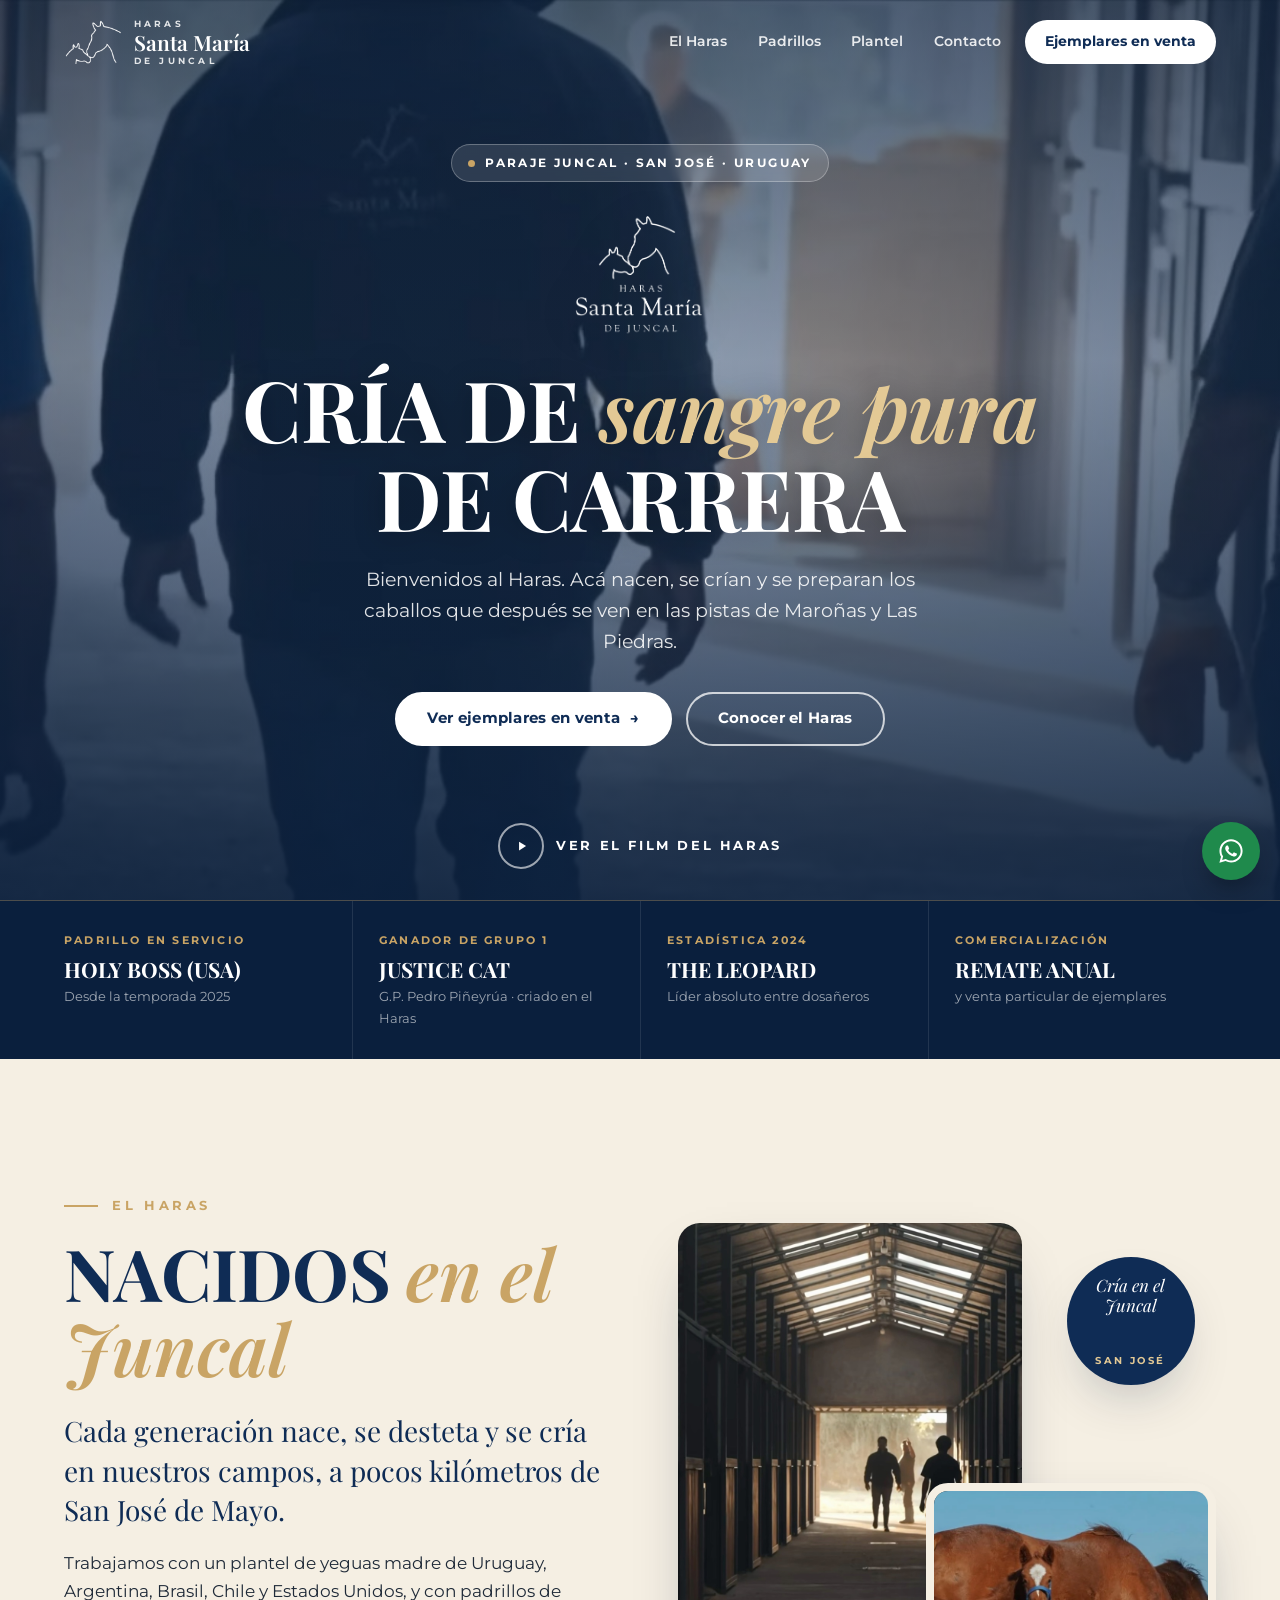
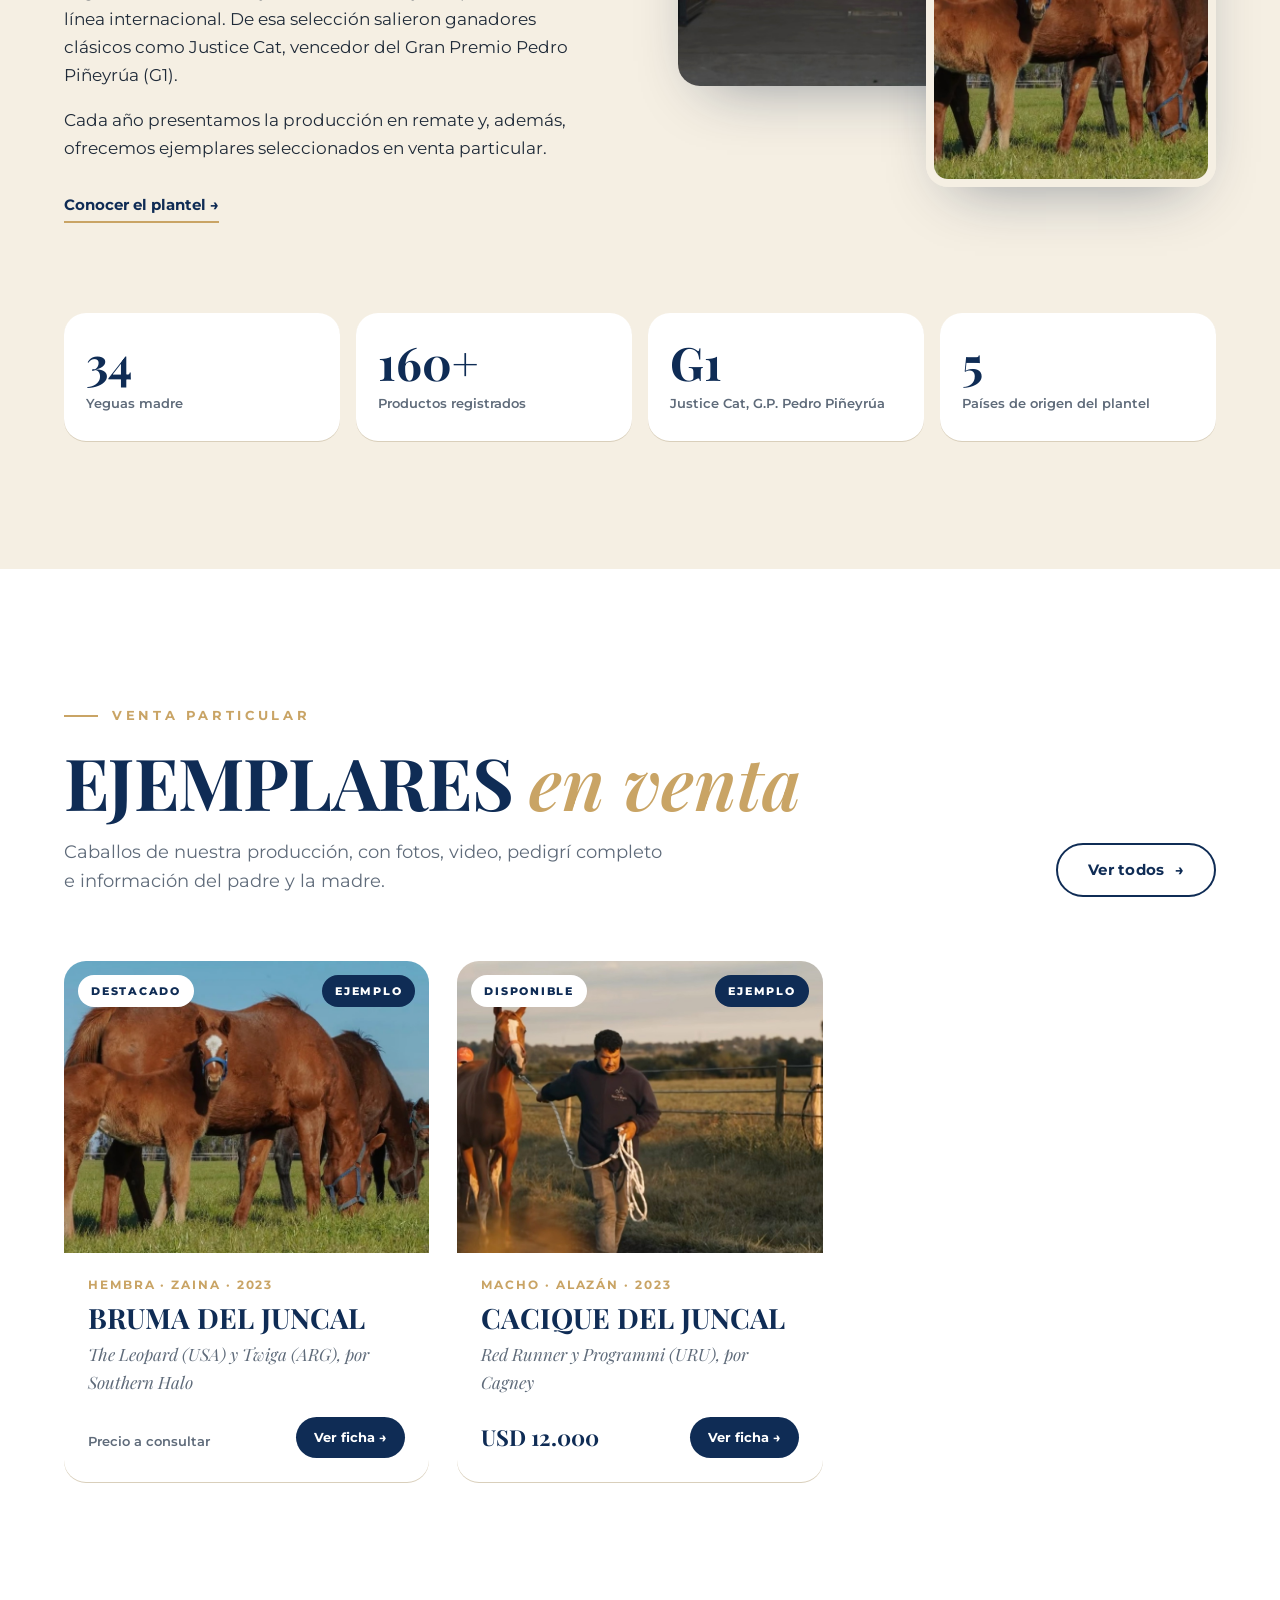
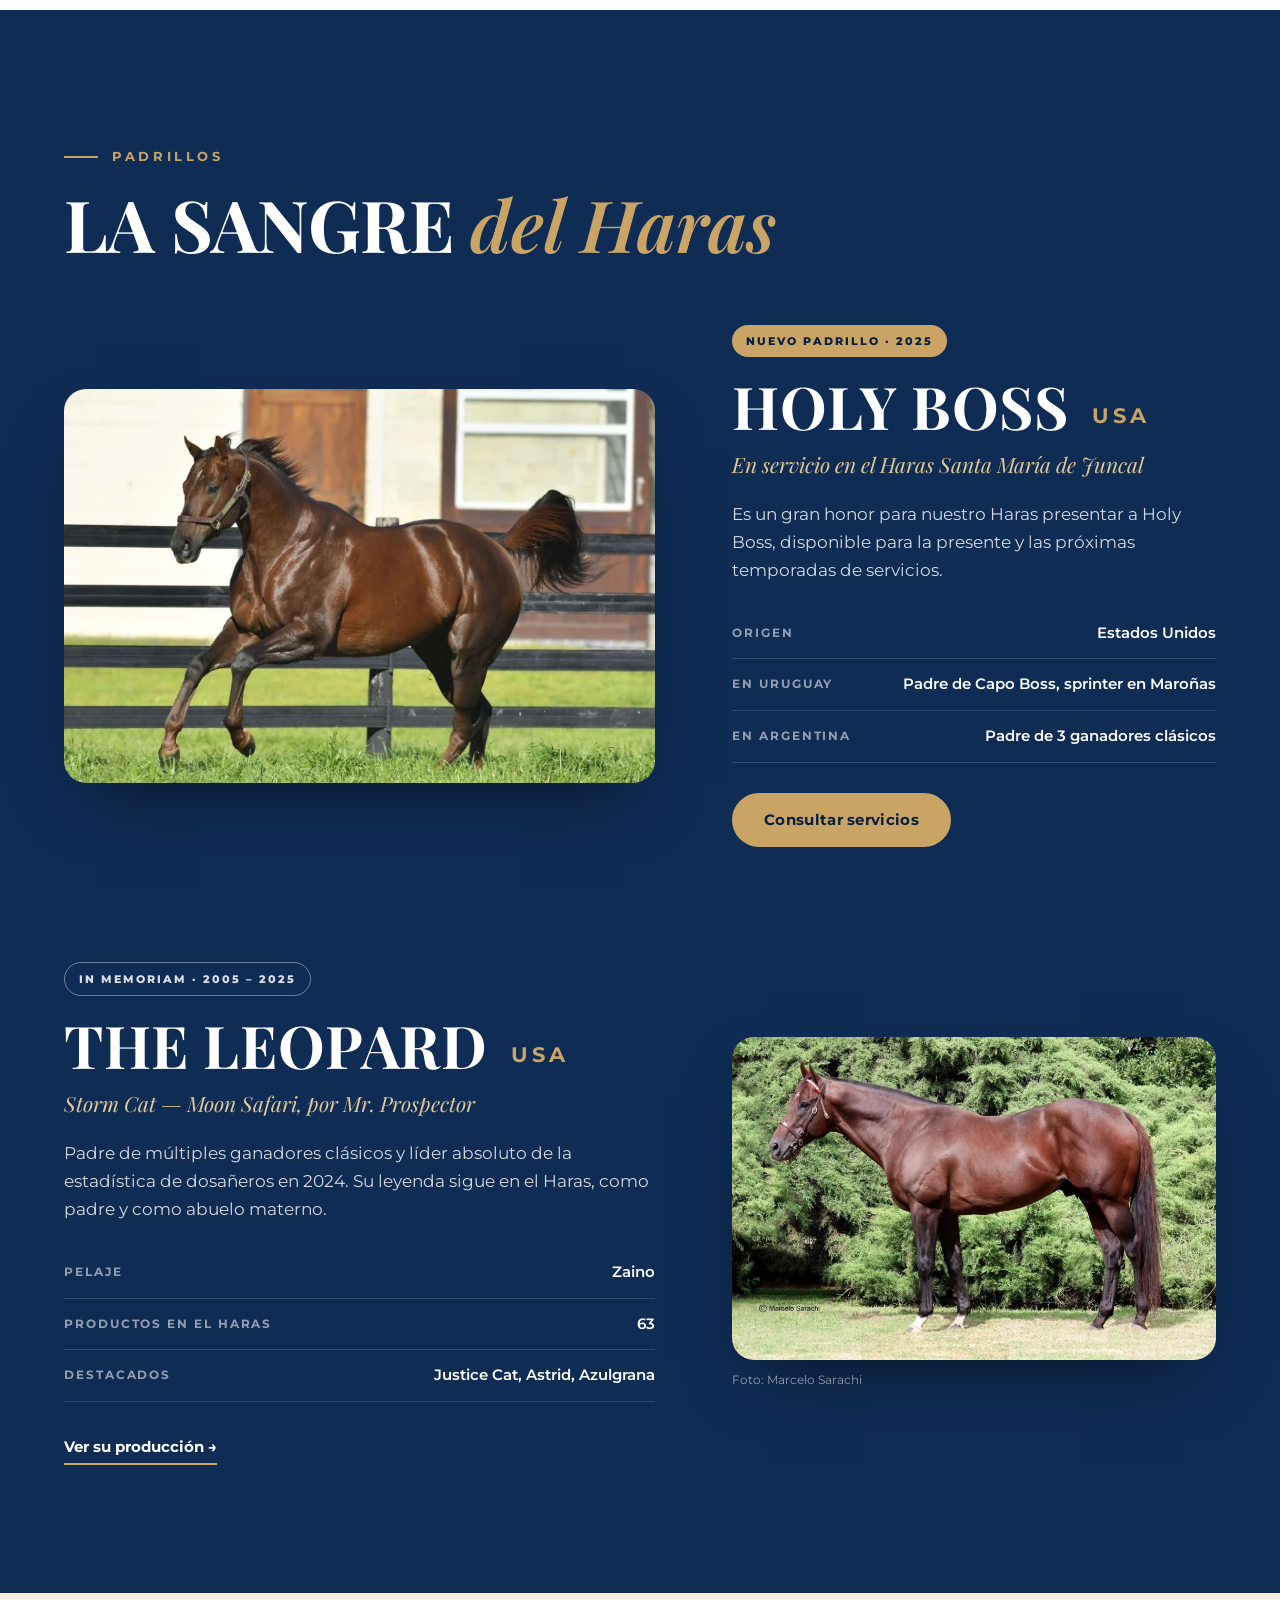
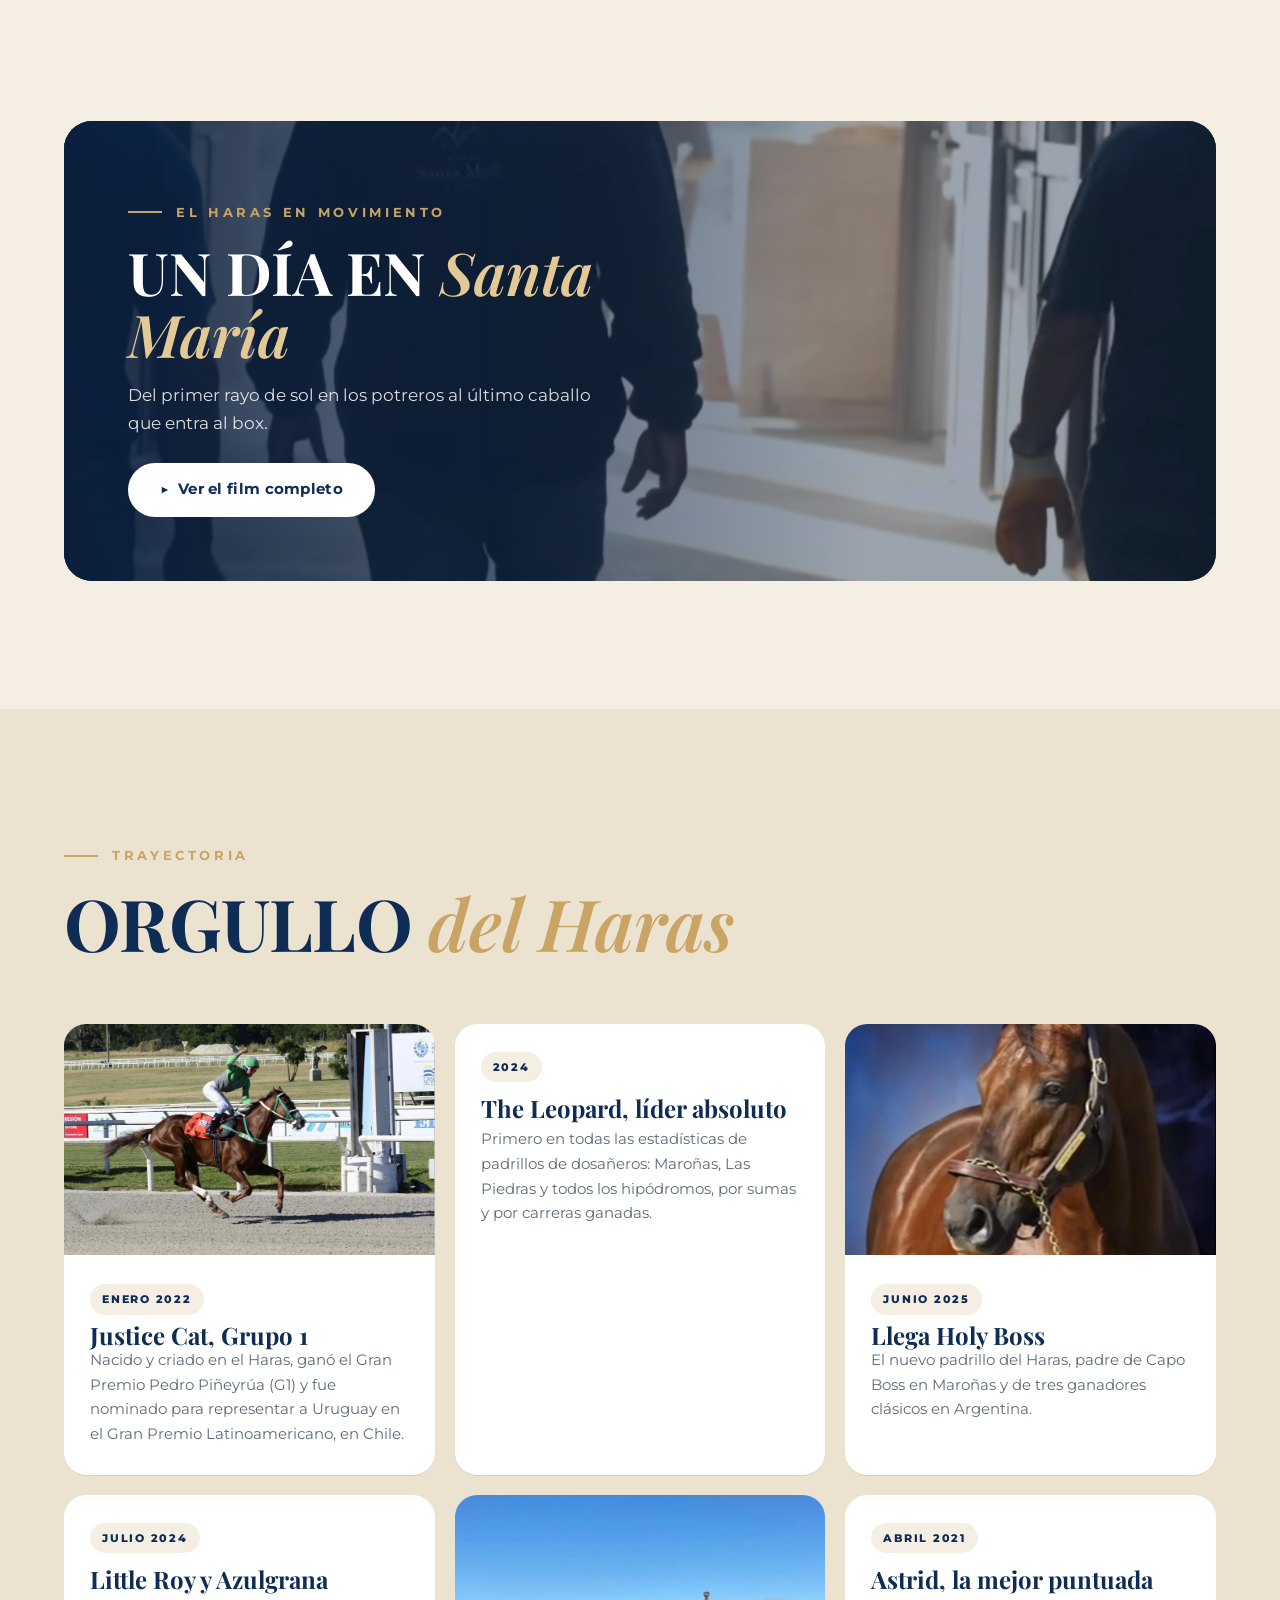
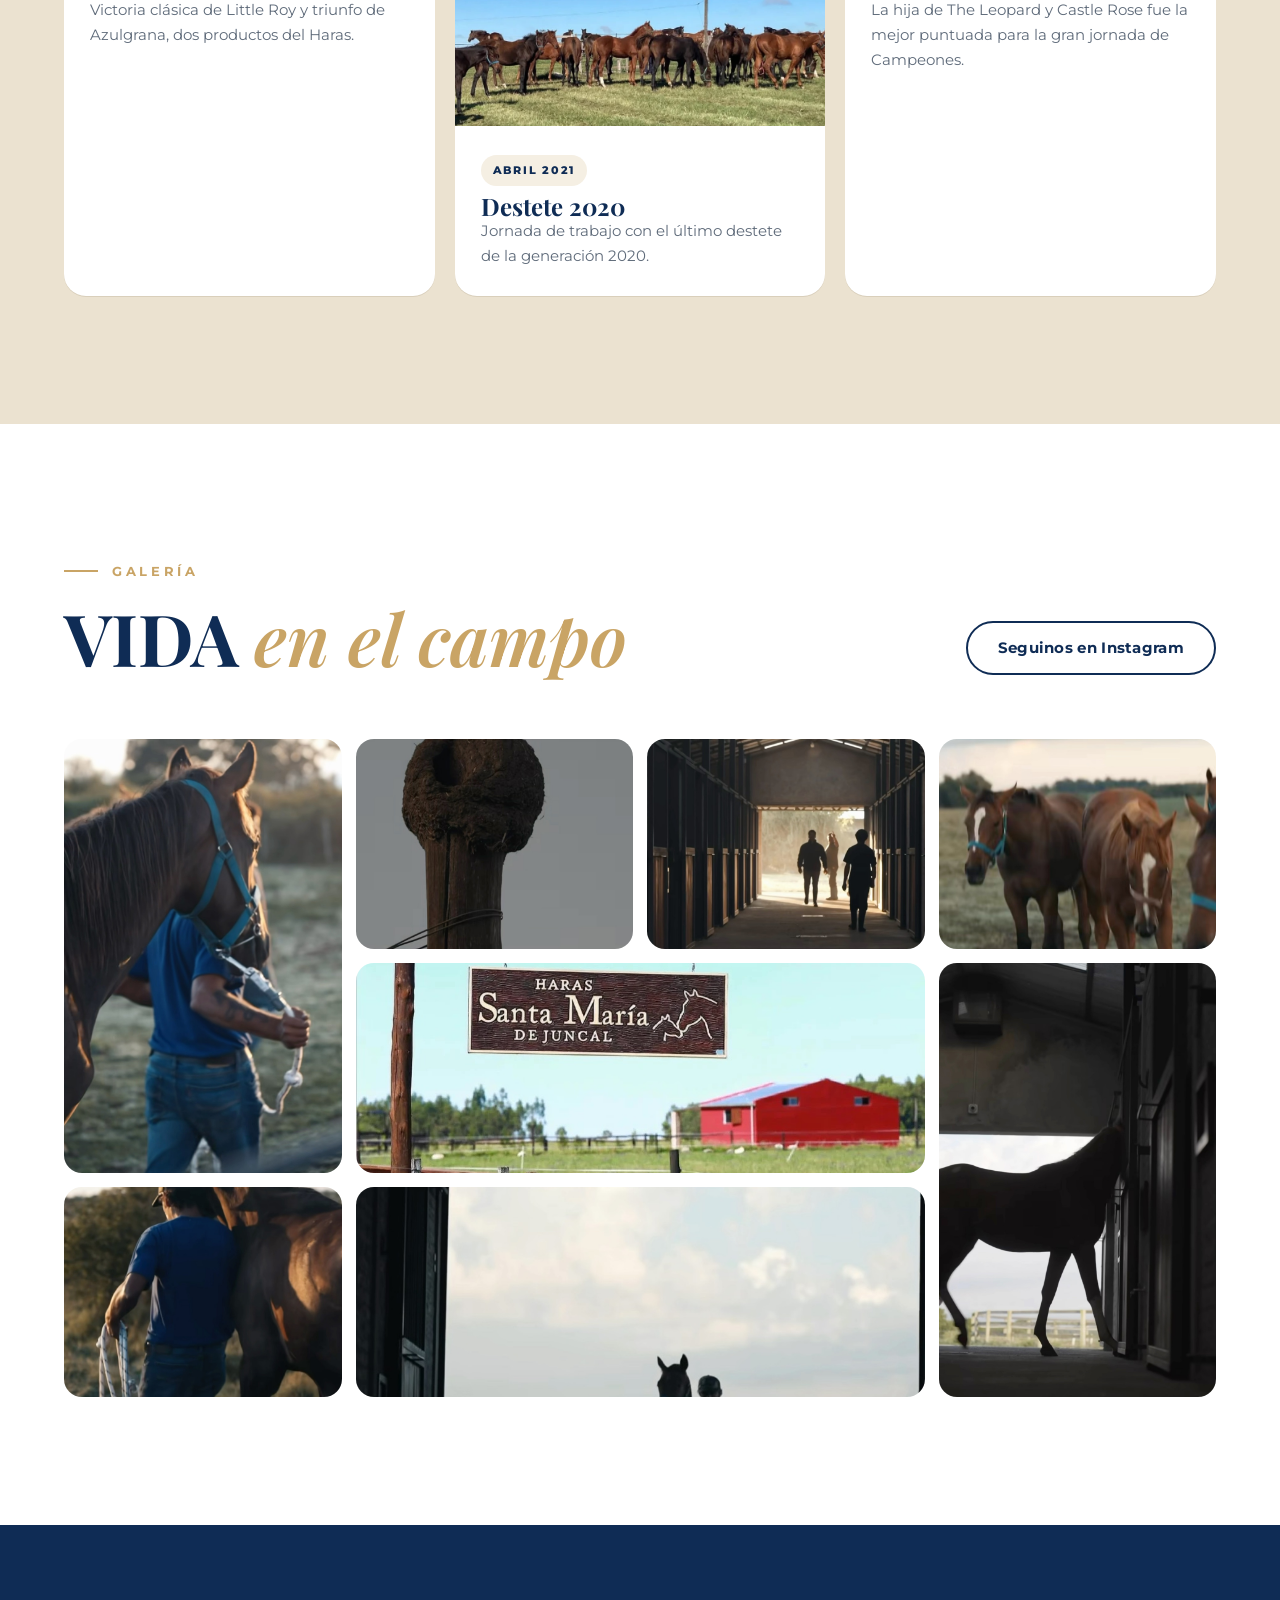
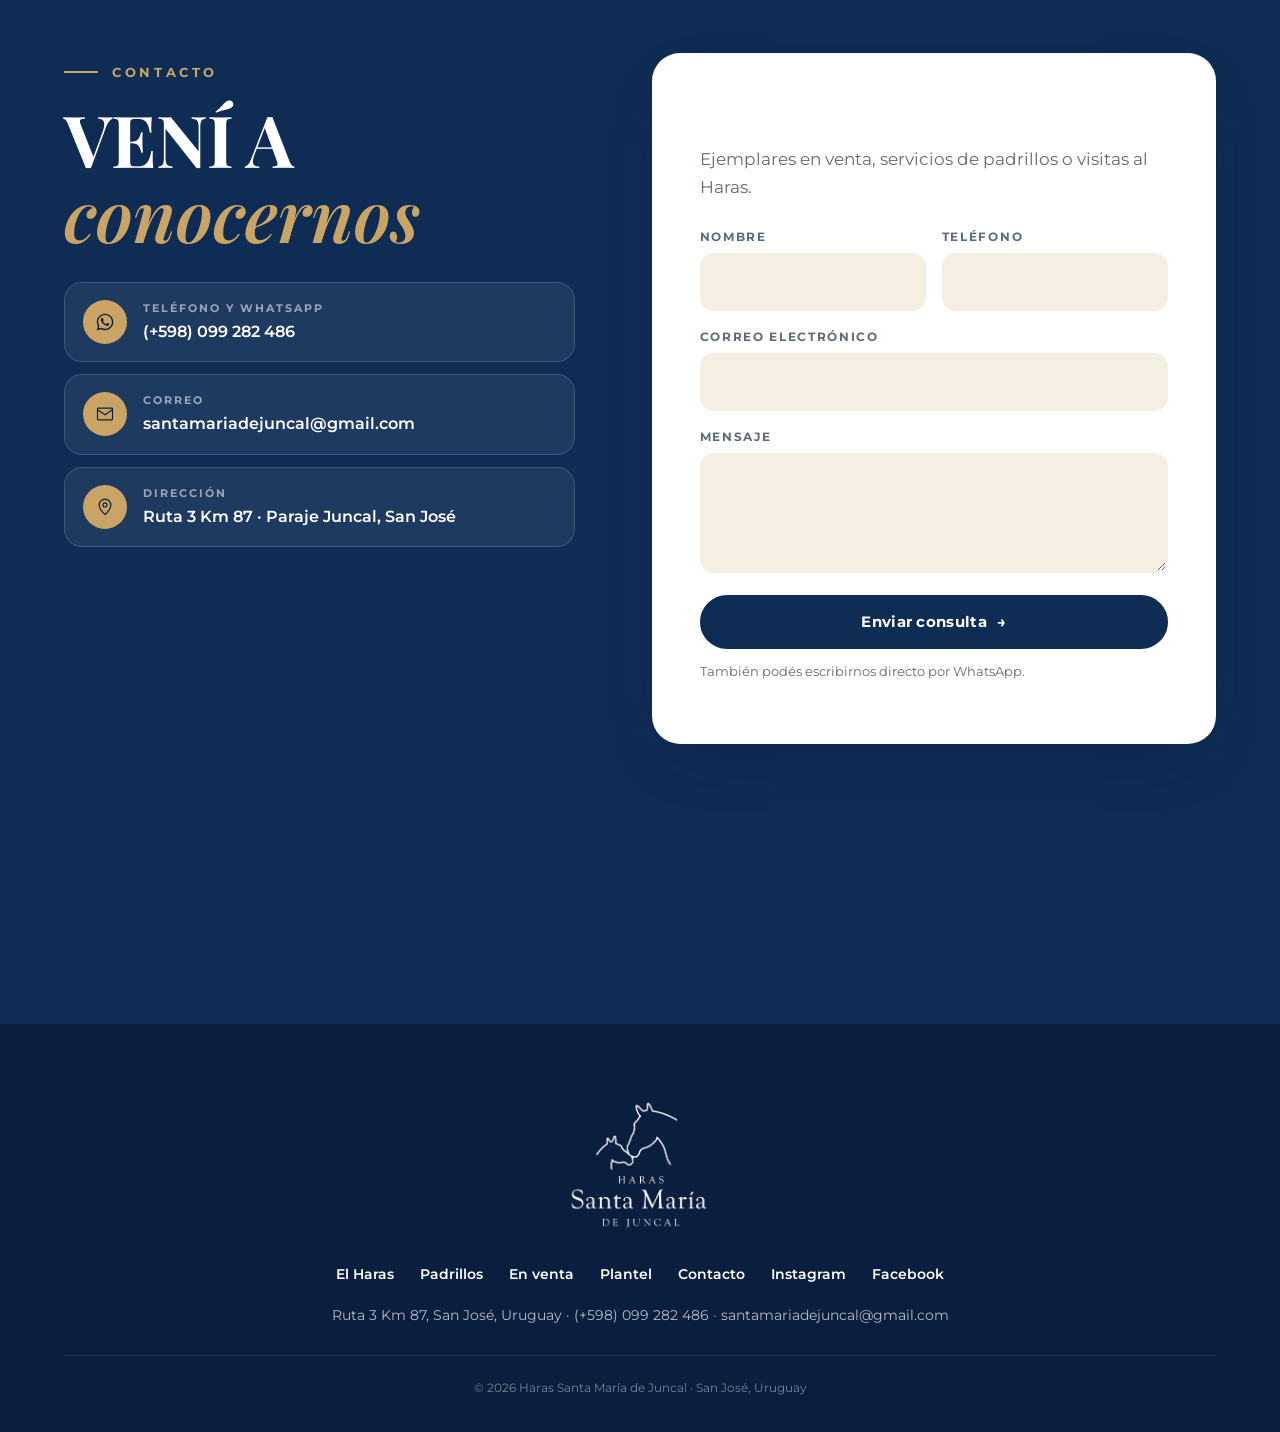
==== commit e248609e: "Menú del celular a pantalla completa y barra de avales en lugar de la cinta Co-Authored-By: Claude O" ====
--- a/index.html
+++ b/index.html
@@ -15,7 +15,7 @@
 <link rel="preconnect" href="https://fonts.googleapis.com">
 <link rel="preconnect" href="https://fonts.gstatic.com" crossorigin>
 <link href="https://fonts.googleapis.com/css2?family=Montserrat:wght@400;500;600;700;800&family=Playfair+Display:ital,wght@0,600;0,700;0,800;1,500;1,600&display=swap" rel="stylesheet">
-<link rel="stylesheet" href="css/estilos.css">
+<link rel="stylesheet" href="css/estilos.css?v=4">
 <script type="application/ld+json">
 {
   "@context": "https://schema.org",
@@ -54,12 +54,14 @@
   </div>
 </section>
 
-<div class="cinta" aria-hidden="true">
-  <div class="cinta-pista">
-    <span>Pura sangre de carrera</span><i>✦</i><span>Holy Boss (USA)</span><i>✦</i><span>Yeguas madre</span><i>✦</i><span>Venta particular</span><i>✦</i><span>Ruta 3 · Km 87</span><i>✦</i><span>San José · Uruguay</span><i>✦</i>
-    <span>Pura sangre de carrera</span><i>✦</i><span>Holy Boss (USA)</span><i>✦</i><span>Yeguas madre</span><i>✦</i><span>Venta particular</span><i>✦</i><span>Ruta 3 · Km 87</span><i>✦</i><span>San José · Uruguay</span><i>✦</i>
-  </div>
-</div>
+<section class="avales" aria-label="El Haras en datos">
+  <div class="contenedor avales-grid">
+    <div class="aval"><small>Padrillo en servicio</small><strong>Holy Boss (USA)</strong><span>Desde la temporada 2025</span></div>
+    <div class="aval"><small>Ganador de Grupo 1</small><strong>Justice Cat</strong><span>G.P. Pedro Piñeyrúa · criado en el Haras</span></div>
+    <div class="aval"><small>Estadística 2024</small><strong>The Leopard</strong><span>Líder absoluto entre dosañeros</span></div>
+    <div class="aval"><small>Comercialización</small><strong>Remate anual</strong><span>y venta particular de ejemplares</span></div>
+  </div>
+</section>
 
 <section class="seccion" id="haras">
   <div class="contenedor">
@@ -231,8 +233,8 @@
   </div>
 </section>
 
-<script src="js/config.js"></script>
-<script src="js/comun.js"></script>
+<script src="js/config.js?v=4"></script>
+<script src="js/comun.js?v=4"></script>
 <script>
 (function () {
   const H = window.Haras;
--- a/css/estilos.css
+++ b/css/estilos.css
@@ -123,20 +123,48 @@
 .boton-menu { display: none; order: 3; background: rgba(255,255,255,.12); border: 1px solid rgba(255,255,255,.3); color: #fff; border-radius: 999px; padding: 10px 18px; font-size: 13px; font-weight: 700; letter-spacing: .14em; text-transform: uppercase; }
 .nav-movil { display: none; }
 body.con-encabezado { padding-top: 84px; }
+.boton-menu .rayas { display: inline-flex; flex-direction: column; gap: 5px; margin-right: 10px; vertical-align: middle; }
+.boton-menu .rayas i { display: block; width: 18px; height: 2px; background: currentColor; border-radius: 2px; }
+.boton-menu .rayas i:last-child { width: 12px; }
 @media (max-width: 980px) {
   .nav.izq, .nav.der { display: none; }
-  .boton-menu { display: block; }
+  .boton-menu { display: inline-flex; align-items: center; }
   .enc-grid { min-height: 72px; }
   body.con-encabezado { padding-top: 72px; }
   .marca img { height: 38px; }
   .marca-texto strong { font-size: 19px; }
-  .nav-movil { position: fixed; inset: 0; z-index: 60; background: var(--azul); display: flex; flex-direction: column; align-items: center; justify-content: center; gap: 6px; opacity: 0; visibility: hidden; transition: opacity .3s, visibility .3s; }
-  .nav-movil a { font-family: var(--display); font-size: 34px; color: #fff; padding: 6px; }
-  .nav-movil a:hover { color: var(--dorado); }
-  .nav-movil .cerrar-menu { position: absolute; top: 18px; right: var(--gutter); background: rgba(255,255,255,.12); border: 1px solid rgba(255,255,255,.3); color: #fff; border-radius: 999px; padding: 10px 18px; font-size: 13px; font-weight: 700; letter-spacing: .14em; text-transform: uppercase; }
+  .nav-movil {
+    position: fixed; inset: 0; z-index: 120; display: flex; flex-direction: column;
+    background: linear-gradient(180deg, var(--azul) 0%, var(--azul-osc) 100%);
+    padding: 0 var(--gutter) calc(24px + env(safe-area-inset-bottom));
+    overflow-y: auto;
+    transform: translateX(100%); visibility: hidden;
+    transition: transform .5s var(--ease), visibility 0s linear .5s;
+  }
   body.menu-abierto { overflow: hidden; }
-  body.menu-abierto .nav-movil { opacity: 1; visibility: visible; }
-}
+  body.menu-abierto .nav-movil { transform: none; visibility: visible; transition: transform .5s var(--ease); }
+  .menu-top { display: flex; align-items: center; justify-content: space-between; min-height: 72px; border-bottom: 1px solid rgba(255,255,255,.12); }
+  .cerrar-menu { width: 46px; height: 46px; border-radius: 50%; border: 1px solid rgba(255,255,255,.35); background: rgba(255,255,255,.08); color: #fff; display: grid; place-items: center; }
+  .cerrar-menu svg { width: 18px; height: 18px; }
+  .menu-lista { display: flex; flex-direction: column; margin: 18px 0 26px; }
+  .menu-lista a {
+    display: flex; align-items: center; gap: 16px; padding: 18px 2px;
+    border-bottom: 1px solid rgba(255,255,255,.12);
+    font-family: var(--display); font-size: 27px; font-weight: 600; color: #fff;
+    opacity: 0; transform: translateX(24px);
+    transition: opacity .45s var(--ease), transform .45s var(--ease), color .2s;
+  }
+  body.menu-abierto .menu-lista a { opacity: 1; transform: none; transition-delay: calc(.12s + var(--i) * .05s); }
+  .menu-lista a:hover { color: var(--dorado-claro); }
+  .menu-lista .num { font-family: var(--sans); font-size: 12px; font-weight: 700; letter-spacing: .14em; color: var(--dorado); min-width: 24px; }
+  .menu-lista .fl { margin-left: auto; opacity: .45; }
+  .menu-lista .fl svg { width: 20px; height: 20px; }
+  .menu-cta { margin-bottom: 26px; }
+  .menu-pie { margin-top: auto; display: grid; gap: 12px; padding-top: 20px; border-top: 1px solid rgba(255,255,255,.12); }
+  .menu-pie a, .menu-pie span { display: flex; align-items: center; gap: 12px; color: rgba(255,255,255,.75); font-size: 14px; }
+  .menu-pie svg { width: 18px; height: 18px; color: var(--dorado); flex: none; }
+}
+@media (min-width: 981px) { .nav-movil { display: none; } }
 
 /* ---------- Portada con video de fondo ---------- */
 .portada { position: relative; min-height: 100svh; display: flex; align-items: center; justify-content: center; text-align: center; color: #fff; overflow: hidden; background: var(--azul-osc); }
@@ -167,12 +195,21 @@
   .portada-bajada { font-size: 15.5px; margin: 16px auto 26px; }
 }
 
-/* ---------- Cinta que corre ---------- */
-.cinta { background: var(--dorado); color: var(--azul-osc); overflow: hidden; white-space: nowrap; padding: 16px 0; transform: rotate(-1.2deg); margin: -14px -20px 0; position: relative; z-index: 3; box-shadow: 0 10px 30px -18px rgba(0,0,0,.4); }
-.cinta-pista { display: inline-flex; gap: 34px; animation: correr 38s linear infinite; padding-left: 34px; }
-.cinta span { font-family: var(--display); font-size: clamp(18px, 2vw, 24px); font-weight: 700; text-transform: uppercase; letter-spacing: .04em; }
-.cinta i { font-style: normal; opacity: .7; }
-@keyframes correr { to { transform: translateX(-50%); } }
+/* ---------- Avales del Haras ---------- */
+.avales { background: var(--azul-osc); color: #fff; border-top: 1px solid rgba(201,164,101,.35); }
+.avales-grid { display: grid; grid-template-columns: repeat(4, minmax(0, 1fr)); }
+.aval { padding: 30px 26px; border-left: 1px solid rgba(255,255,255,.1); }
+.aval:first-child { border-left: 0; padding-left: 0; }
+.aval small { display: block; font-size: 11px; font-weight: 700; letter-spacing: .2em; text-transform: uppercase; color: var(--dorado); margin-bottom: 8px; }
+.aval strong { display: block; font-family: var(--display); font-size: 21px; font-weight: 700; line-height: 1.2; text-transform: uppercase; }
+.aval span { display: block; font-size: 13px; color: rgba(255,255,255,.6); margin-top: 4px; }
+@media (max-width: 900px) {
+  .avales-grid { grid-template-columns: 1fr 1fr; }
+  .aval { padding: 22px 16px; }
+  .aval:nth-child(3) { border-left: 0; padding-left: 0; }
+  .aval:nth-child(n+3) { border-top: 1px solid rgba(255,255,255,.1); }
+  .aval strong { font-size: 17px; }
+}
 
 /* ---------- Secciones ---------- */
 .seccion { padding: clamp(80px, 10vw, 140px) 0; position: relative; }
@@ -458,7 +495,6 @@
 @media (prefers-reduced-motion: reduce) {
   html { scroll-behavior: auto; }
   .revela, .aparece { opacity: 1 !important; transform: none !important; animation: none !important; transition: none !important; }
-  .cinta-pista { animation: none; }
   .bienvenida { display: none; }
 }
 
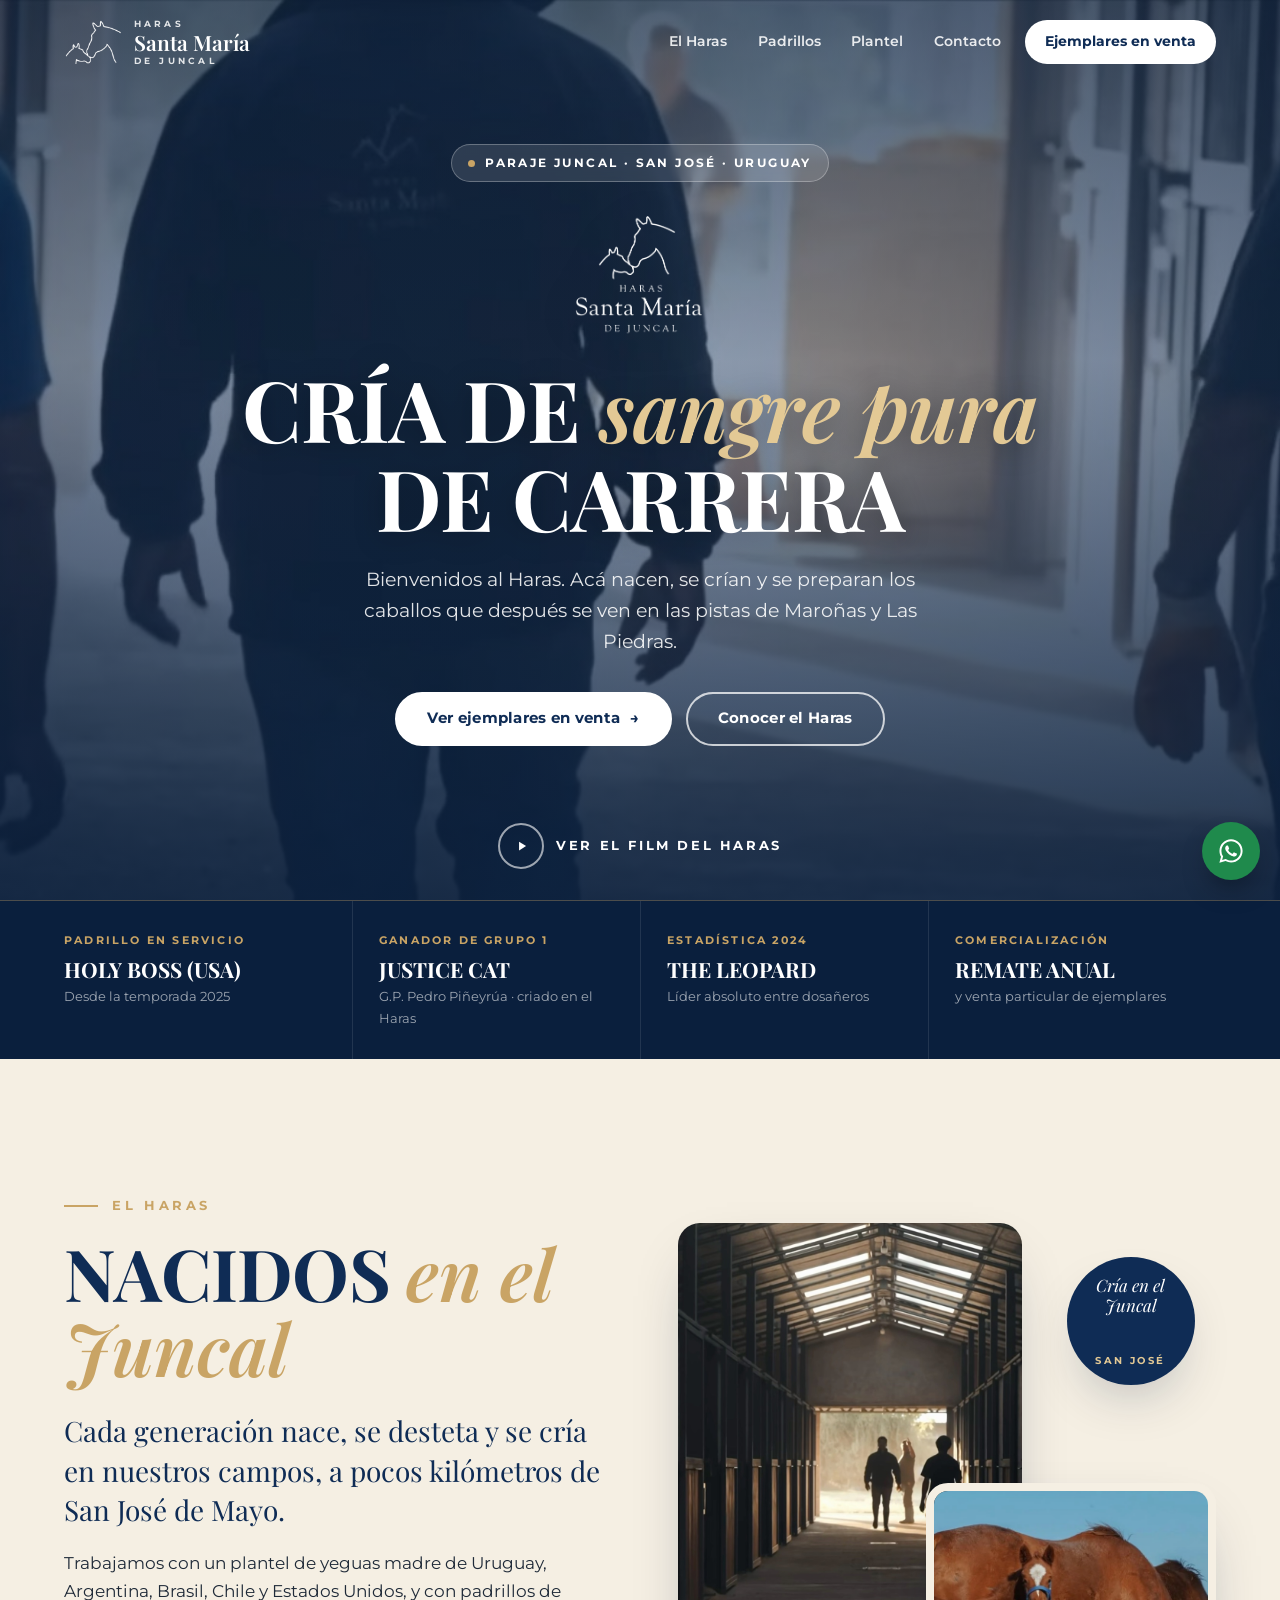
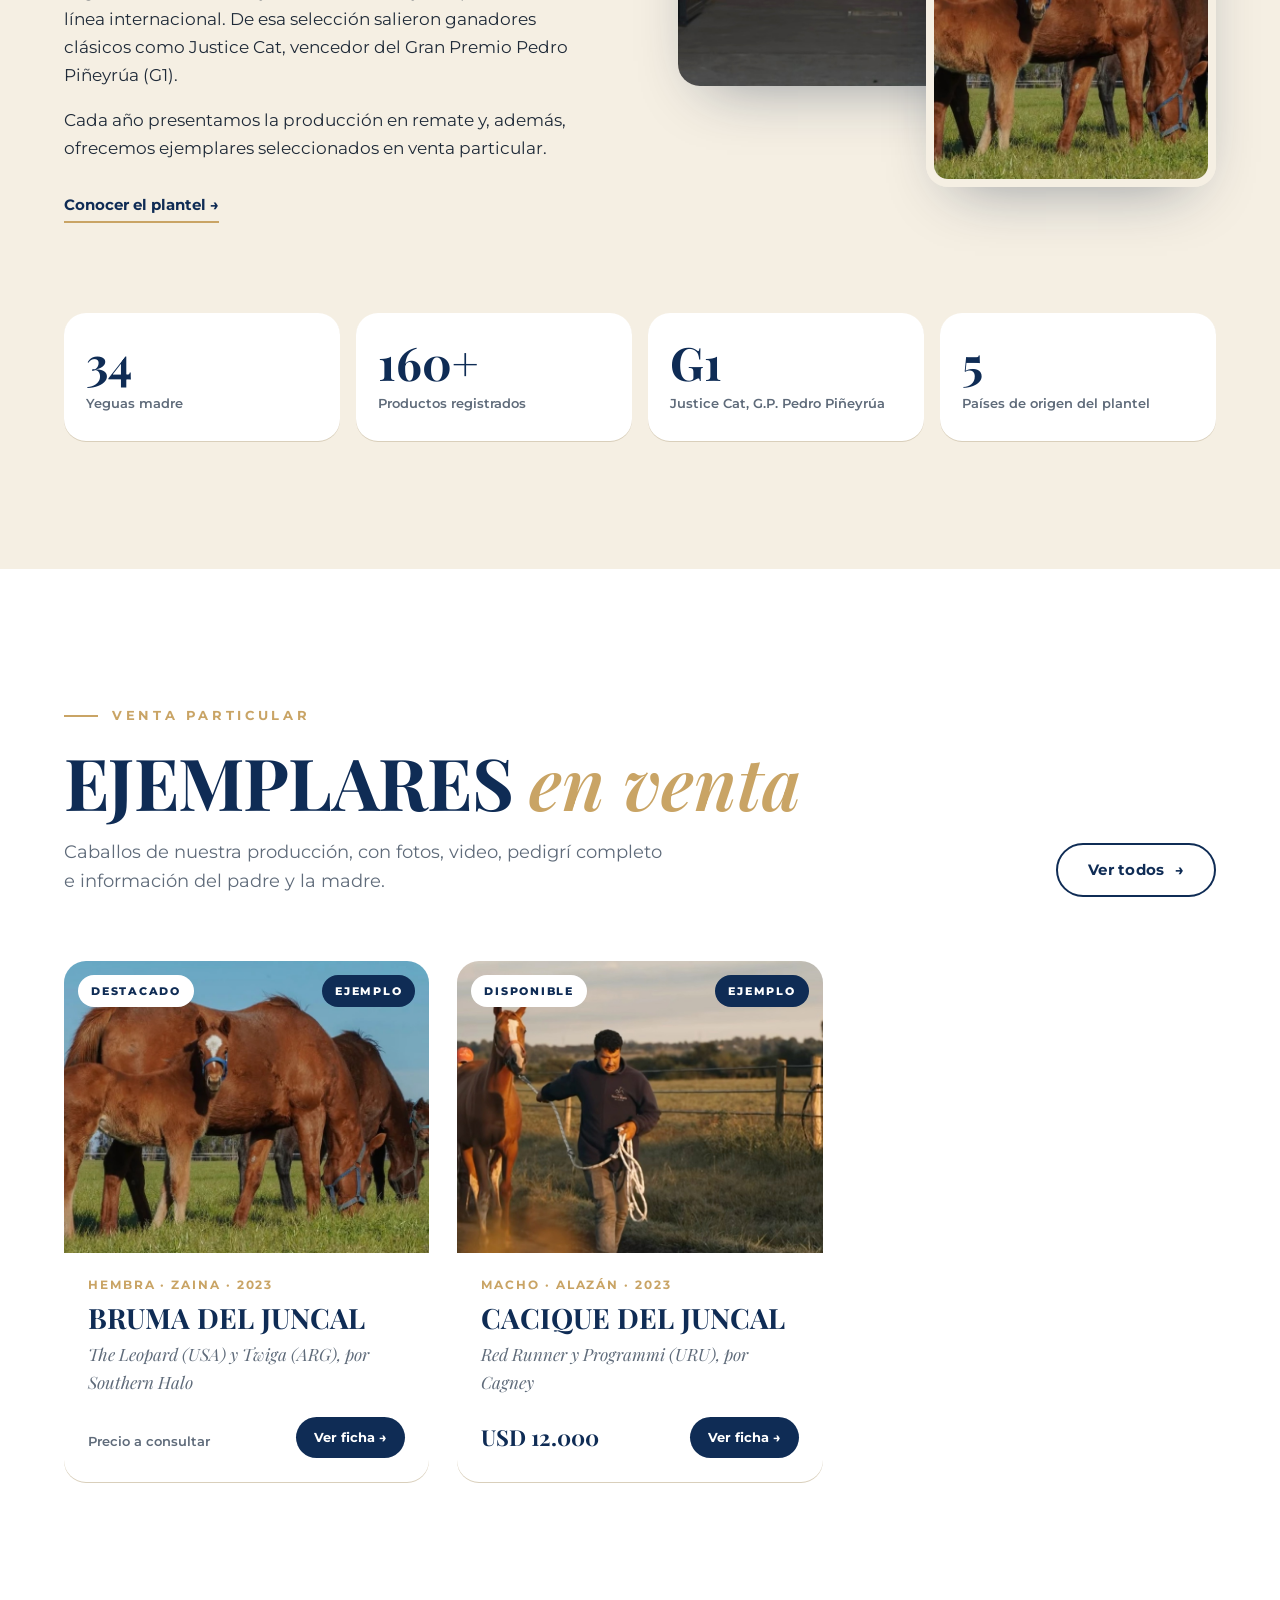
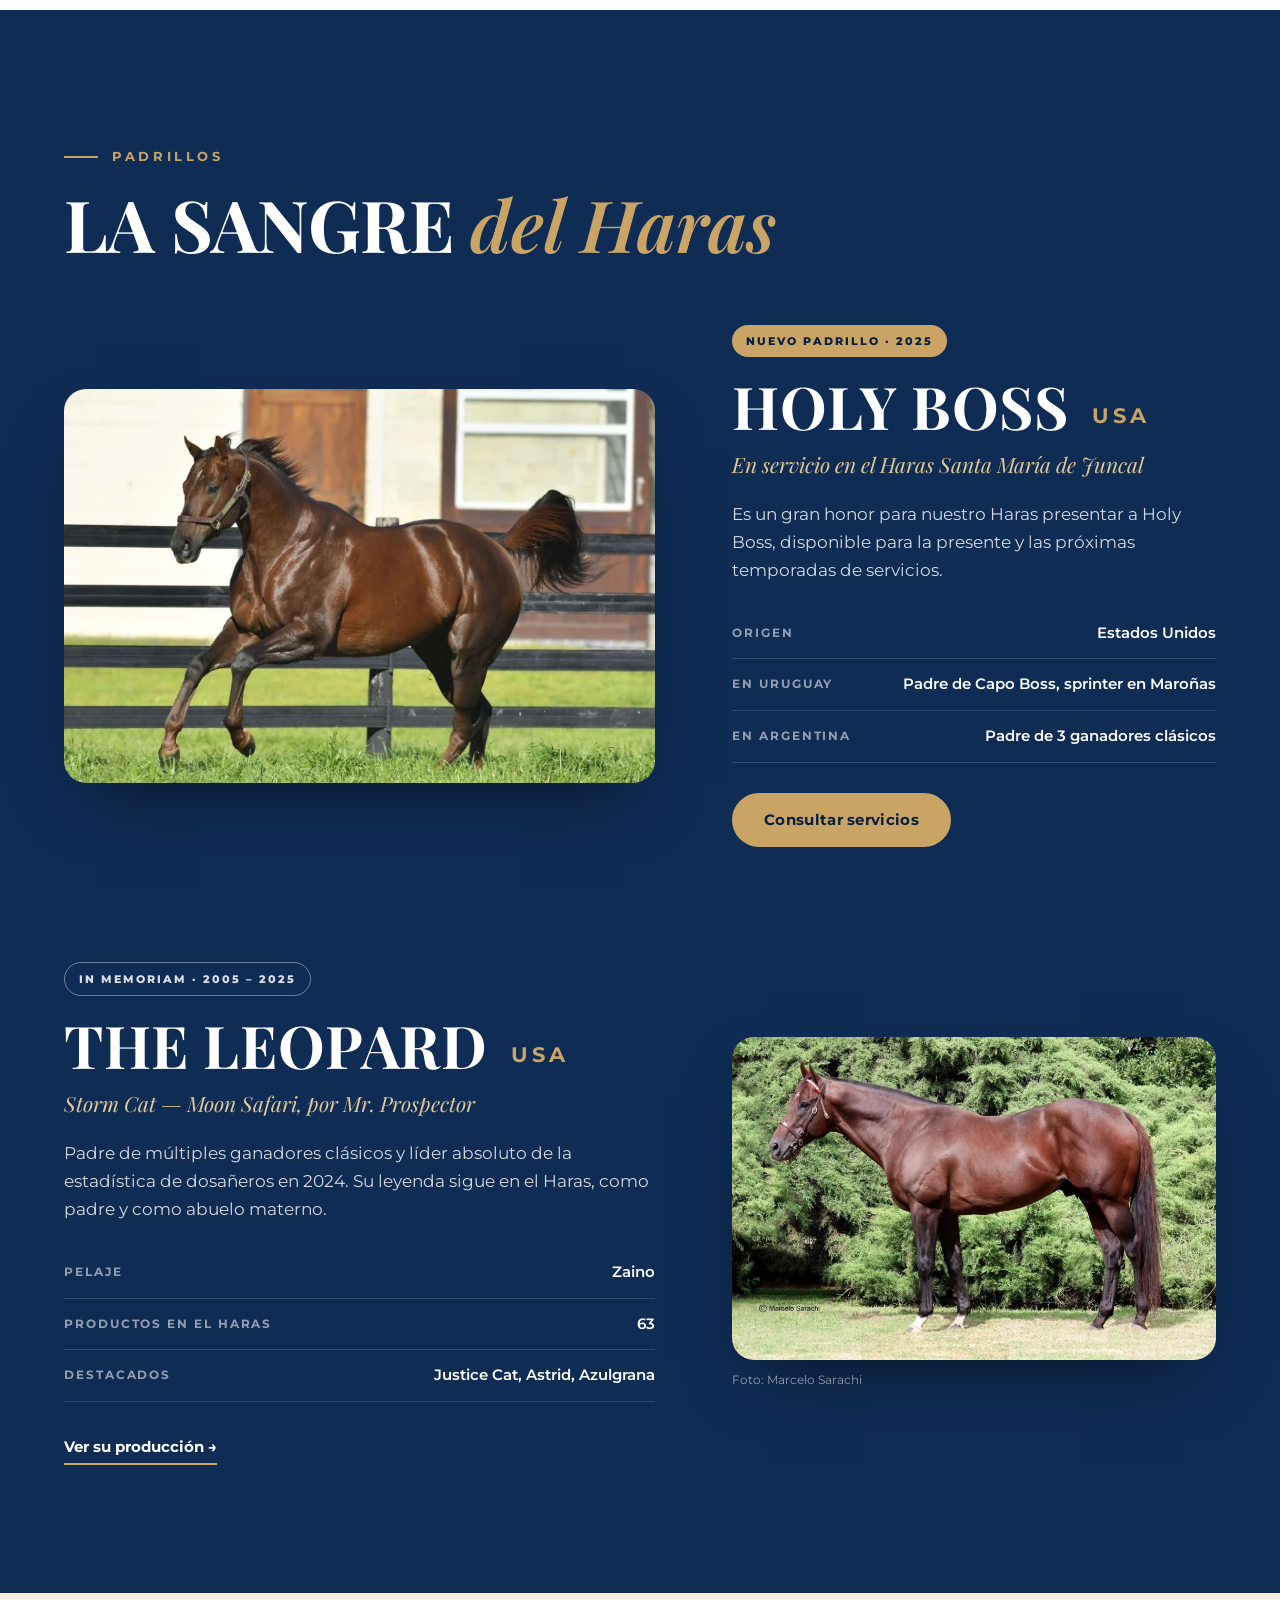
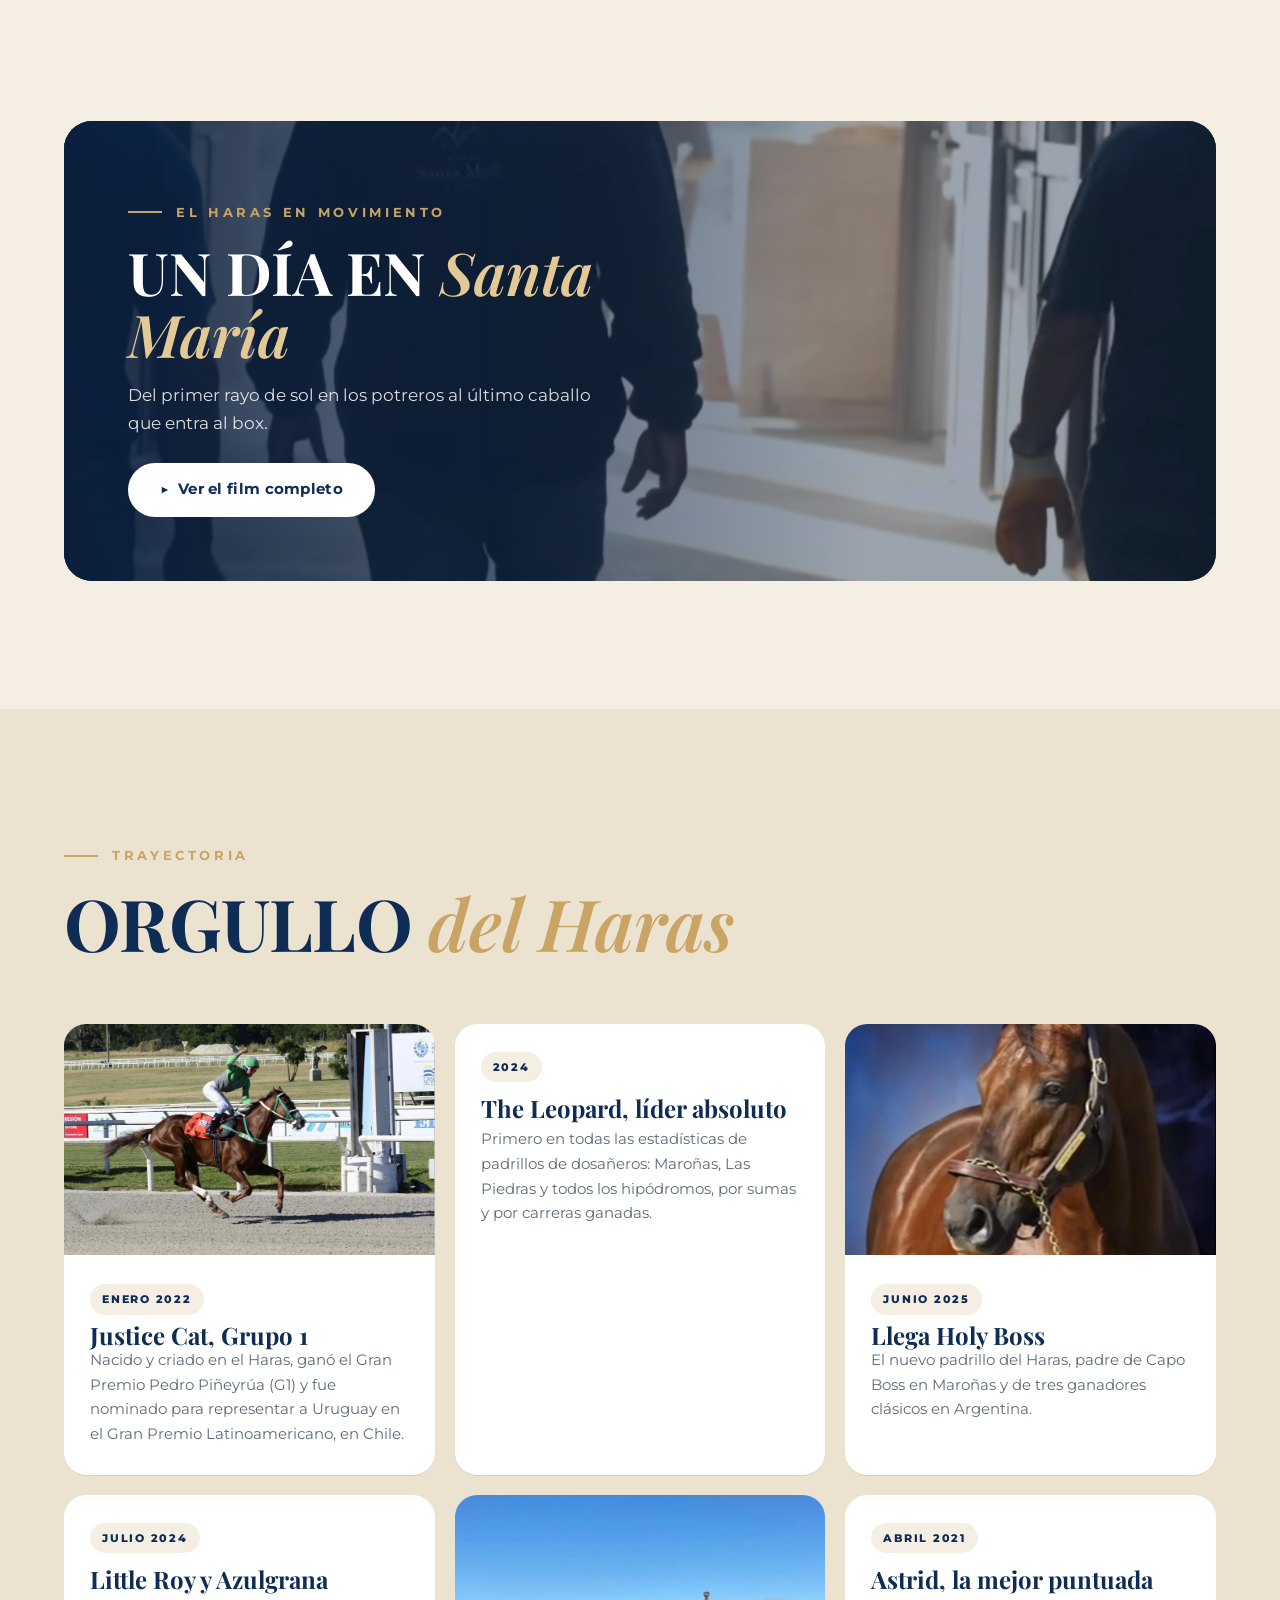
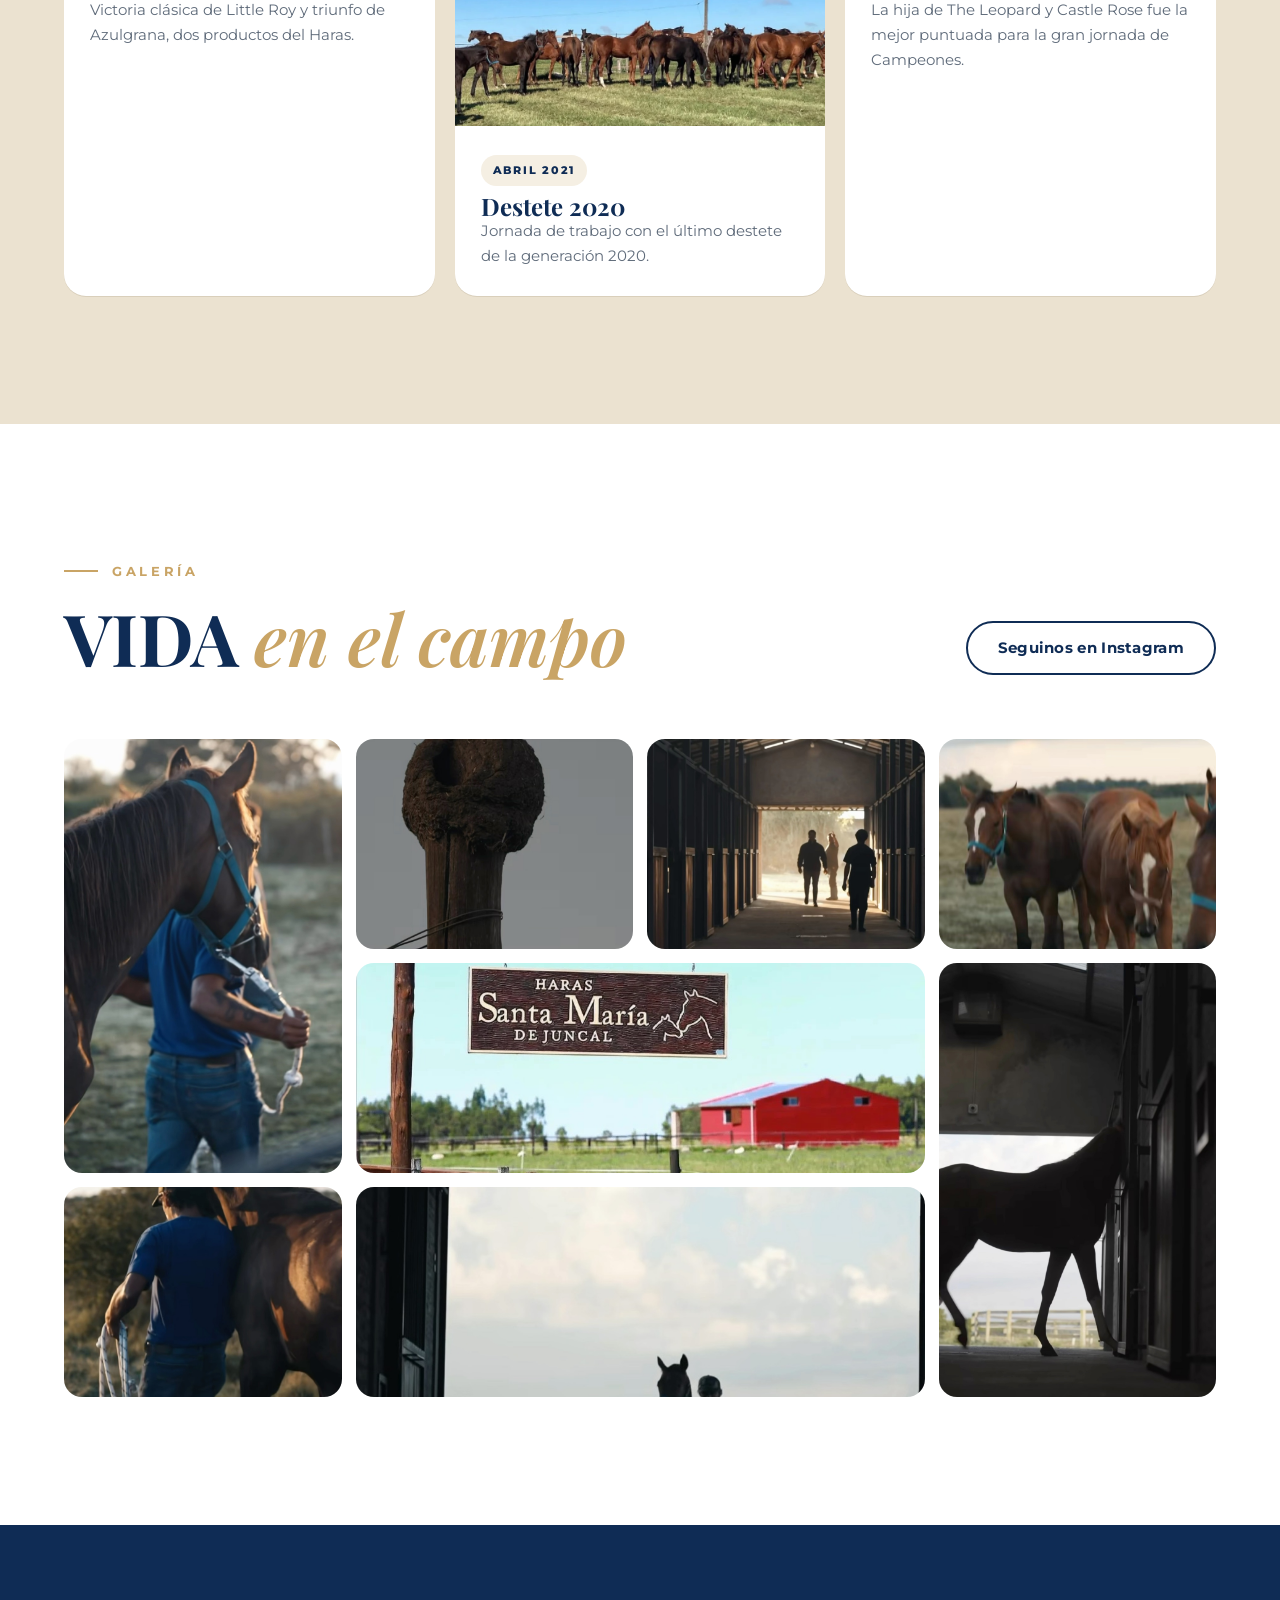
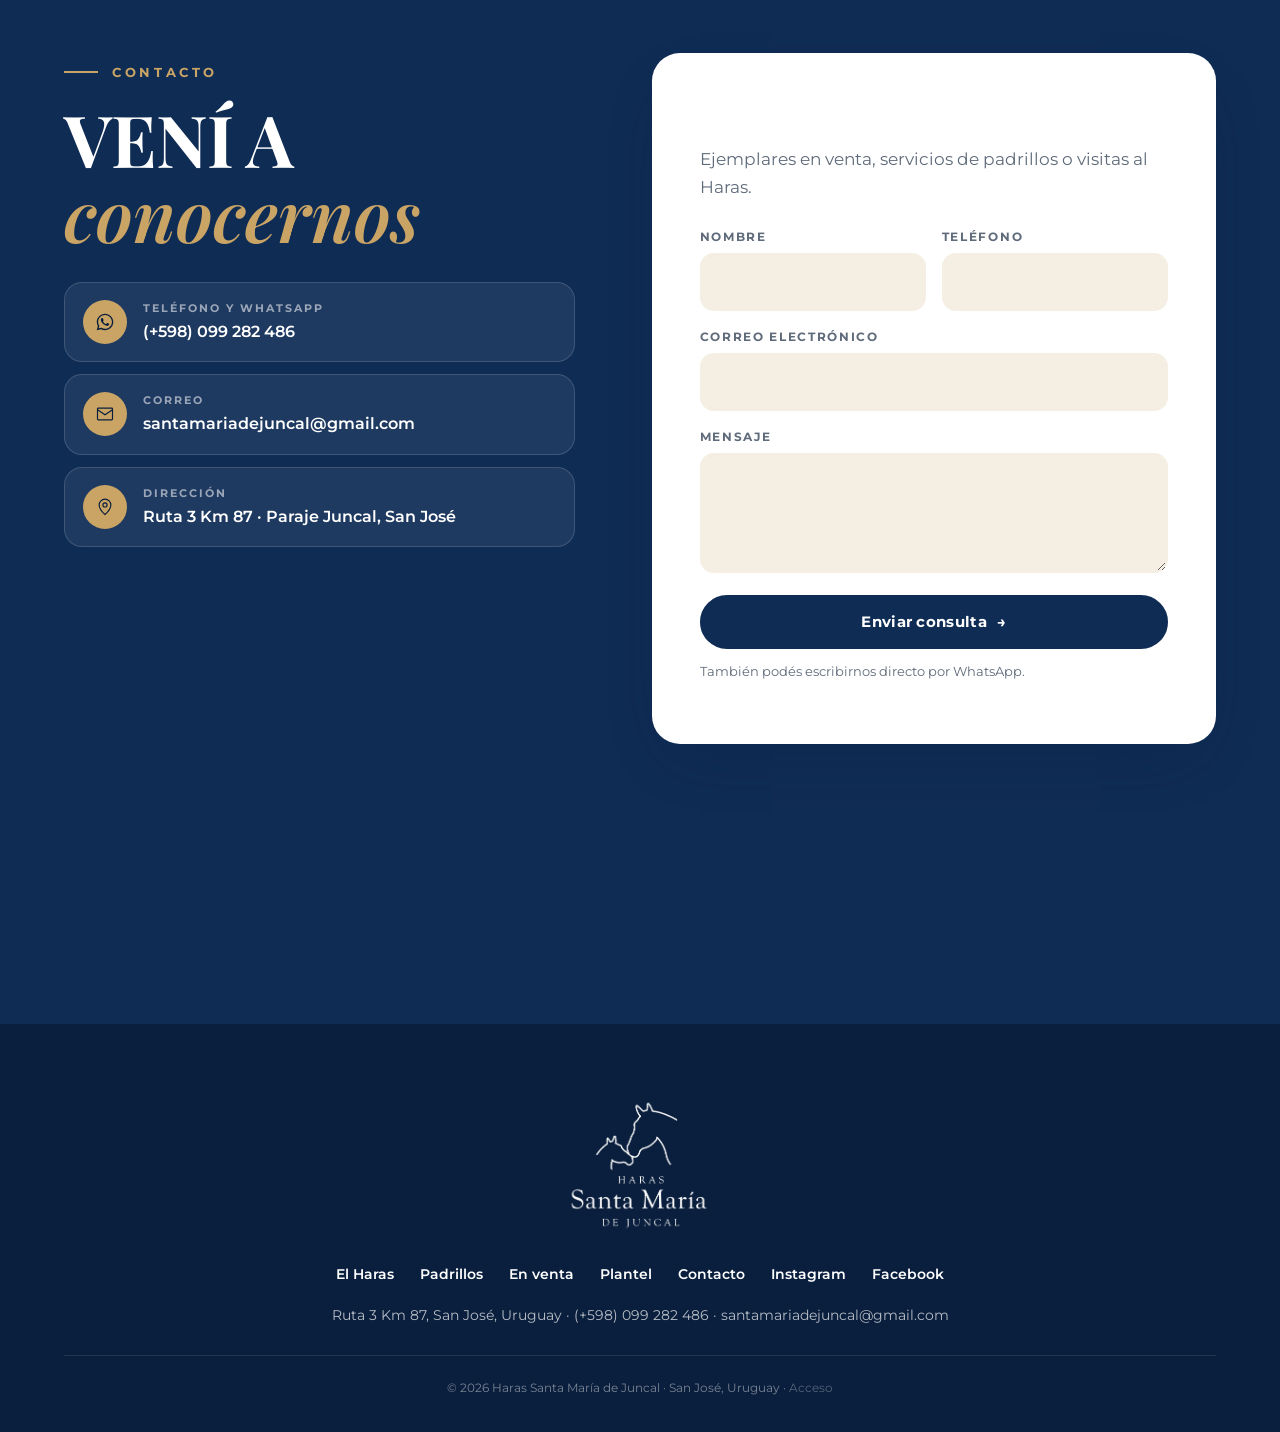
==== commit 73d72ac1: "Acceso discreto al panel en el pie Co-Authored-By: Claude Opus 5.5 <noreply@anthropic.com>" ====
--- a/index.html
+++ b/index.html
@@ -15,7 +15,7 @@
 <link rel="preconnect" href="https://fonts.googleapis.com">
 <link rel="preconnect" href="https://fonts.gstatic.com" crossorigin>
 <link href="https://fonts.googleapis.com/css2?family=Montserrat:wght@400;500;600;700;800&family=Playfair+Display:ital,wght@0,600;0,700;0,800;1,500;1,600&display=swap" rel="stylesheet">
-<link rel="stylesheet" href="css/estilos.css?v=4">
+<link rel="stylesheet" href="css/estilos.css?v=7">
 <script type="application/ld+json">
 {
   "@context": "https://schema.org",
@@ -233,8 +233,8 @@
   </div>
 </section>
 
-<script src="js/config.js?v=4"></script>
-<script src="js/comun.js?v=4"></script>
+<script src="js/config.js?v=7"></script>
+<script src="js/comun.js?v=7"></script>
 <script>
 (function () {
   const H = window.Haras;
--- a/css/estilos.css
+++ b/css/estilos.css
@@ -156,7 +156,8 @@
   }
   body.menu-abierto .menu-lista a { opacity: 1; transform: none; transition-delay: calc(.12s + var(--i) * .05s); }
   .menu-lista a:hover { color: var(--dorado-claro); }
-  .menu-lista .num { font-family: var(--sans); font-size: 12px; font-weight: 700; letter-spacing: .14em; color: var(--dorado); min-width: 24px; }
+  .menu-lista a.en-venta { color: var(--dorado-claro); }
+  .menu-lista .cuenta { font-family: var(--sans); font-size: 11px; font-weight: 800; letter-spacing: .1em; text-transform: uppercase; color: var(--azul-osc); background: var(--dorado); border-radius: 999px; padding: 5px 10px; }
   .menu-lista .fl { margin-left: auto; opacity: .45; }
   .menu-lista .fl svg { width: 20px; height: 20px; }
   .menu-cta { margin-bottom: 26px; }
@@ -369,6 +370,8 @@
 .pie-links a:hover { color: var(--dorado); }
 .pie-datos { font-size: 14px; }
 .pie-datos a:hover { color: #fff; }
+.acceso-panel { color: rgba(255,255,255,.3); }
+.acceso-panel:hover { color: rgba(255,255,255,.7); }
 .pie-legal { margin-top: 28px; padding-top: 22px; border-top: 1px solid rgba(255,255,255,.1); font-size: 12px; color: rgba(255,255,255,.45); }
 
 /* WhatsApp flotante */
